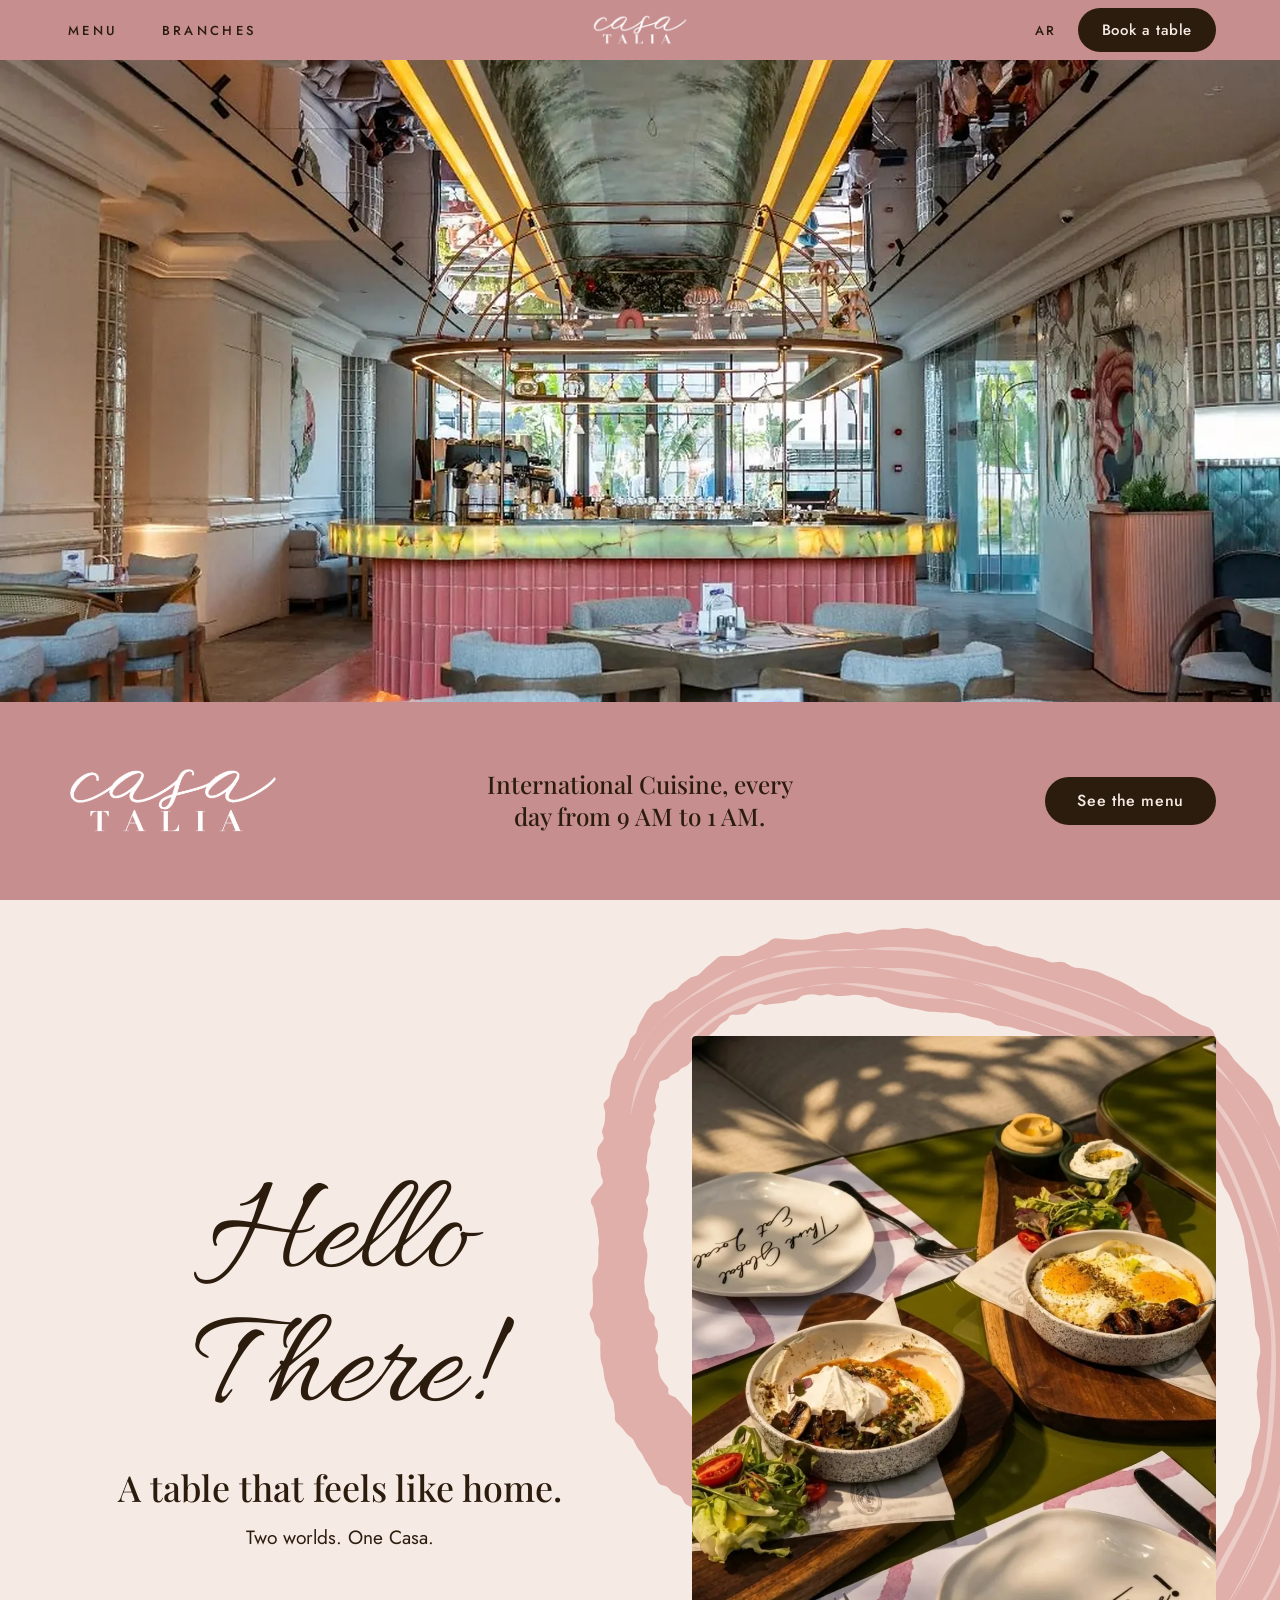
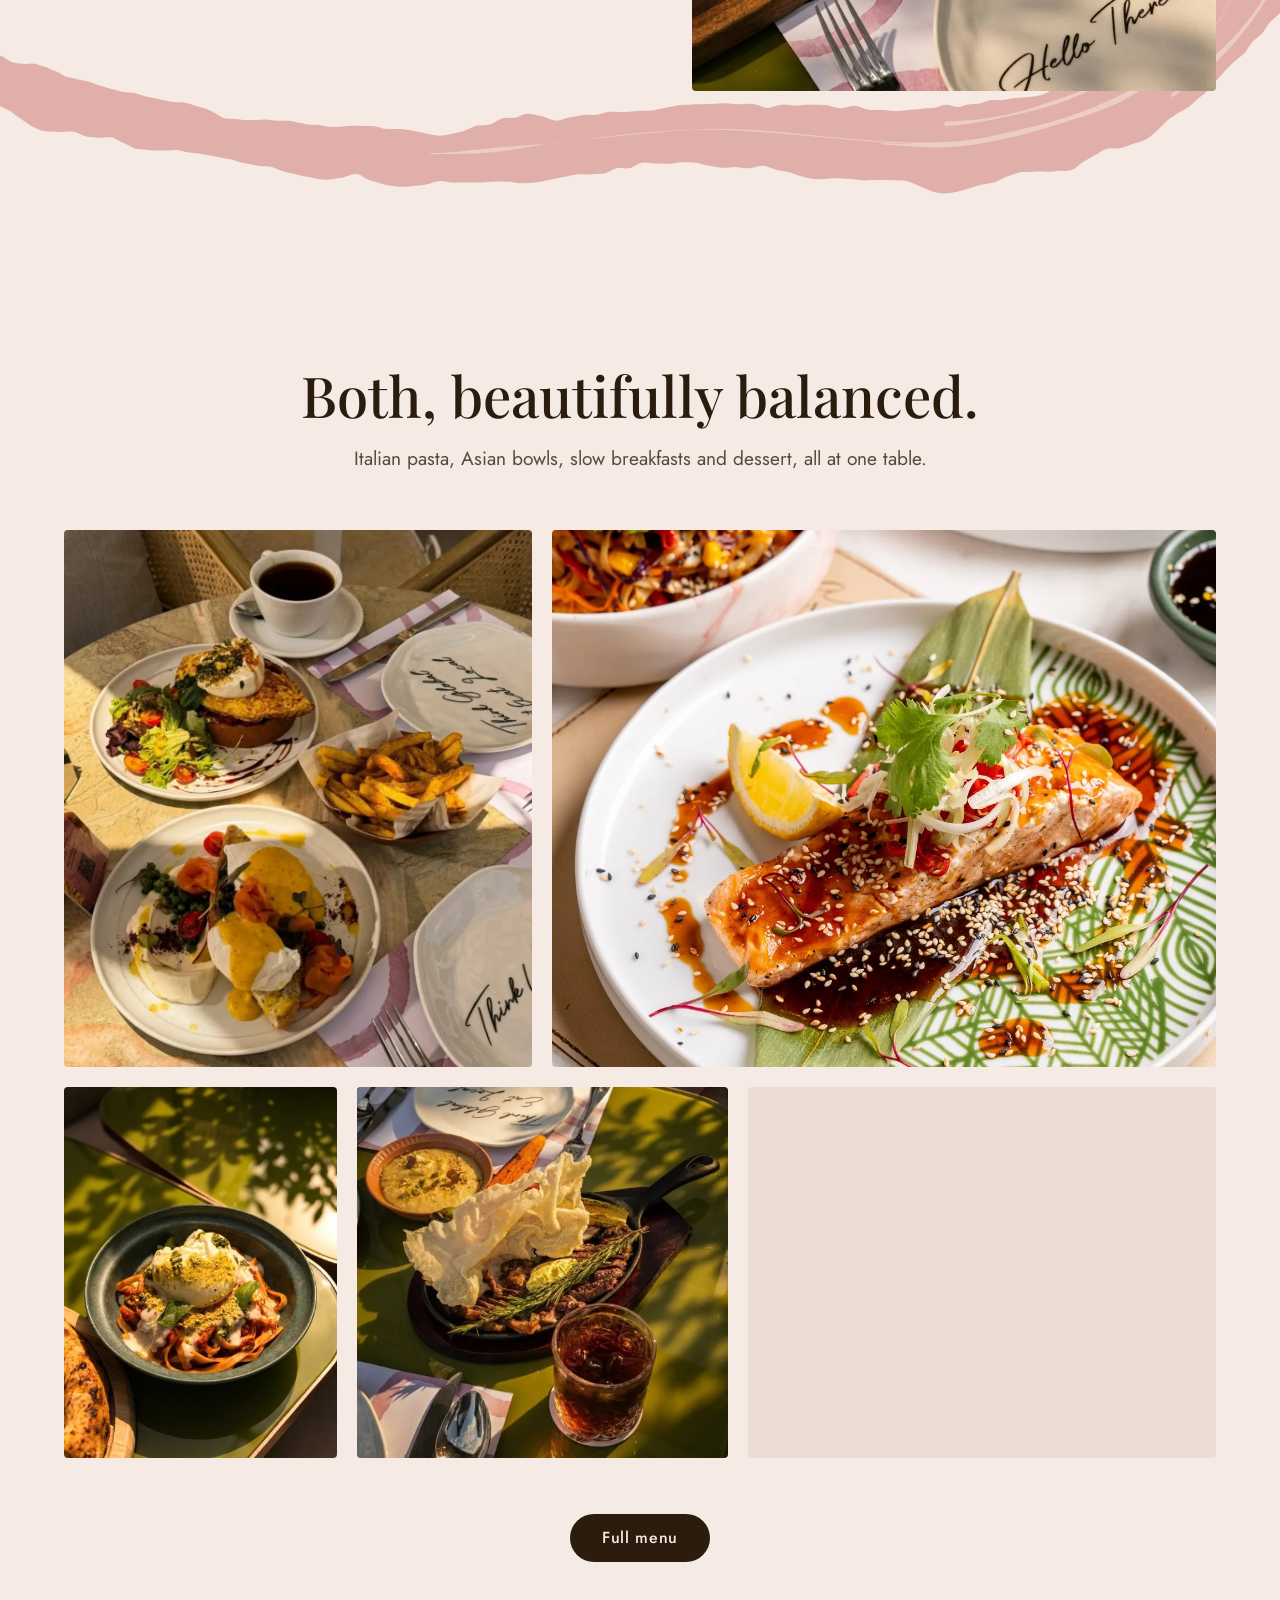
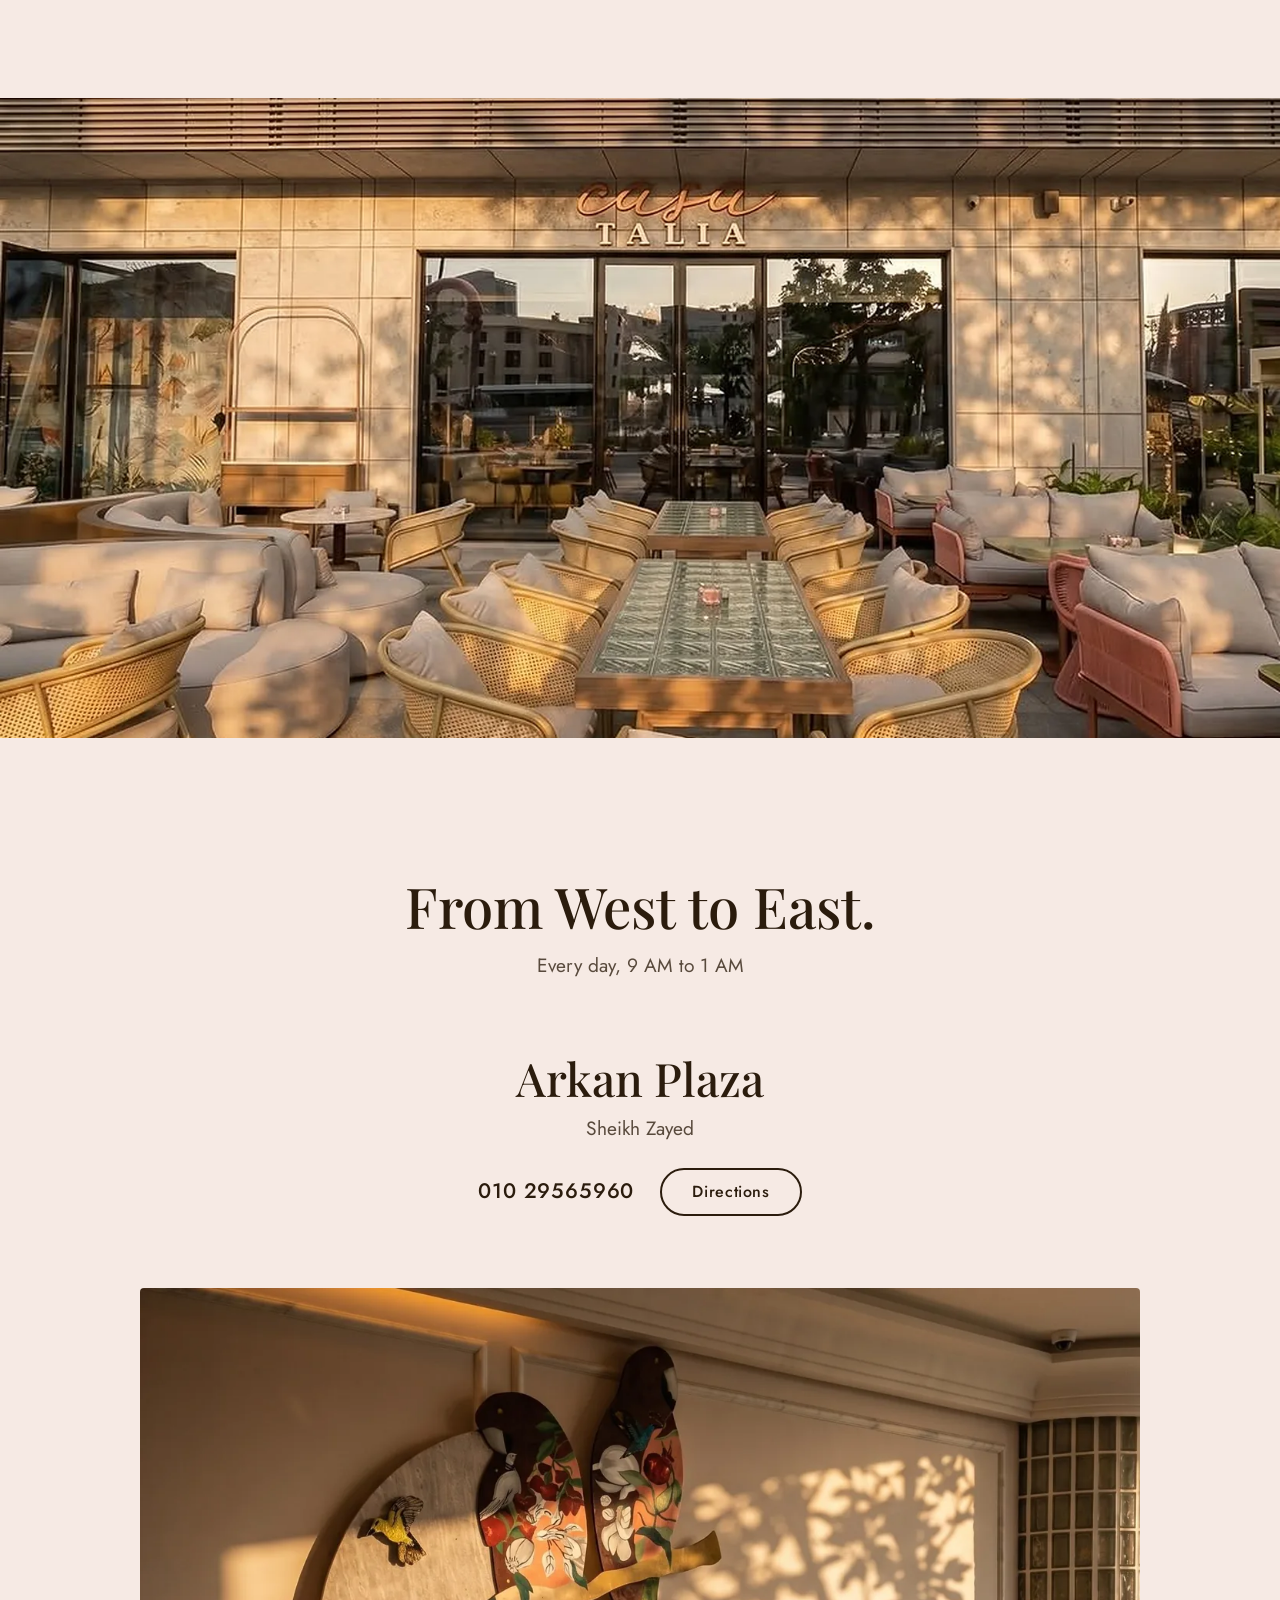
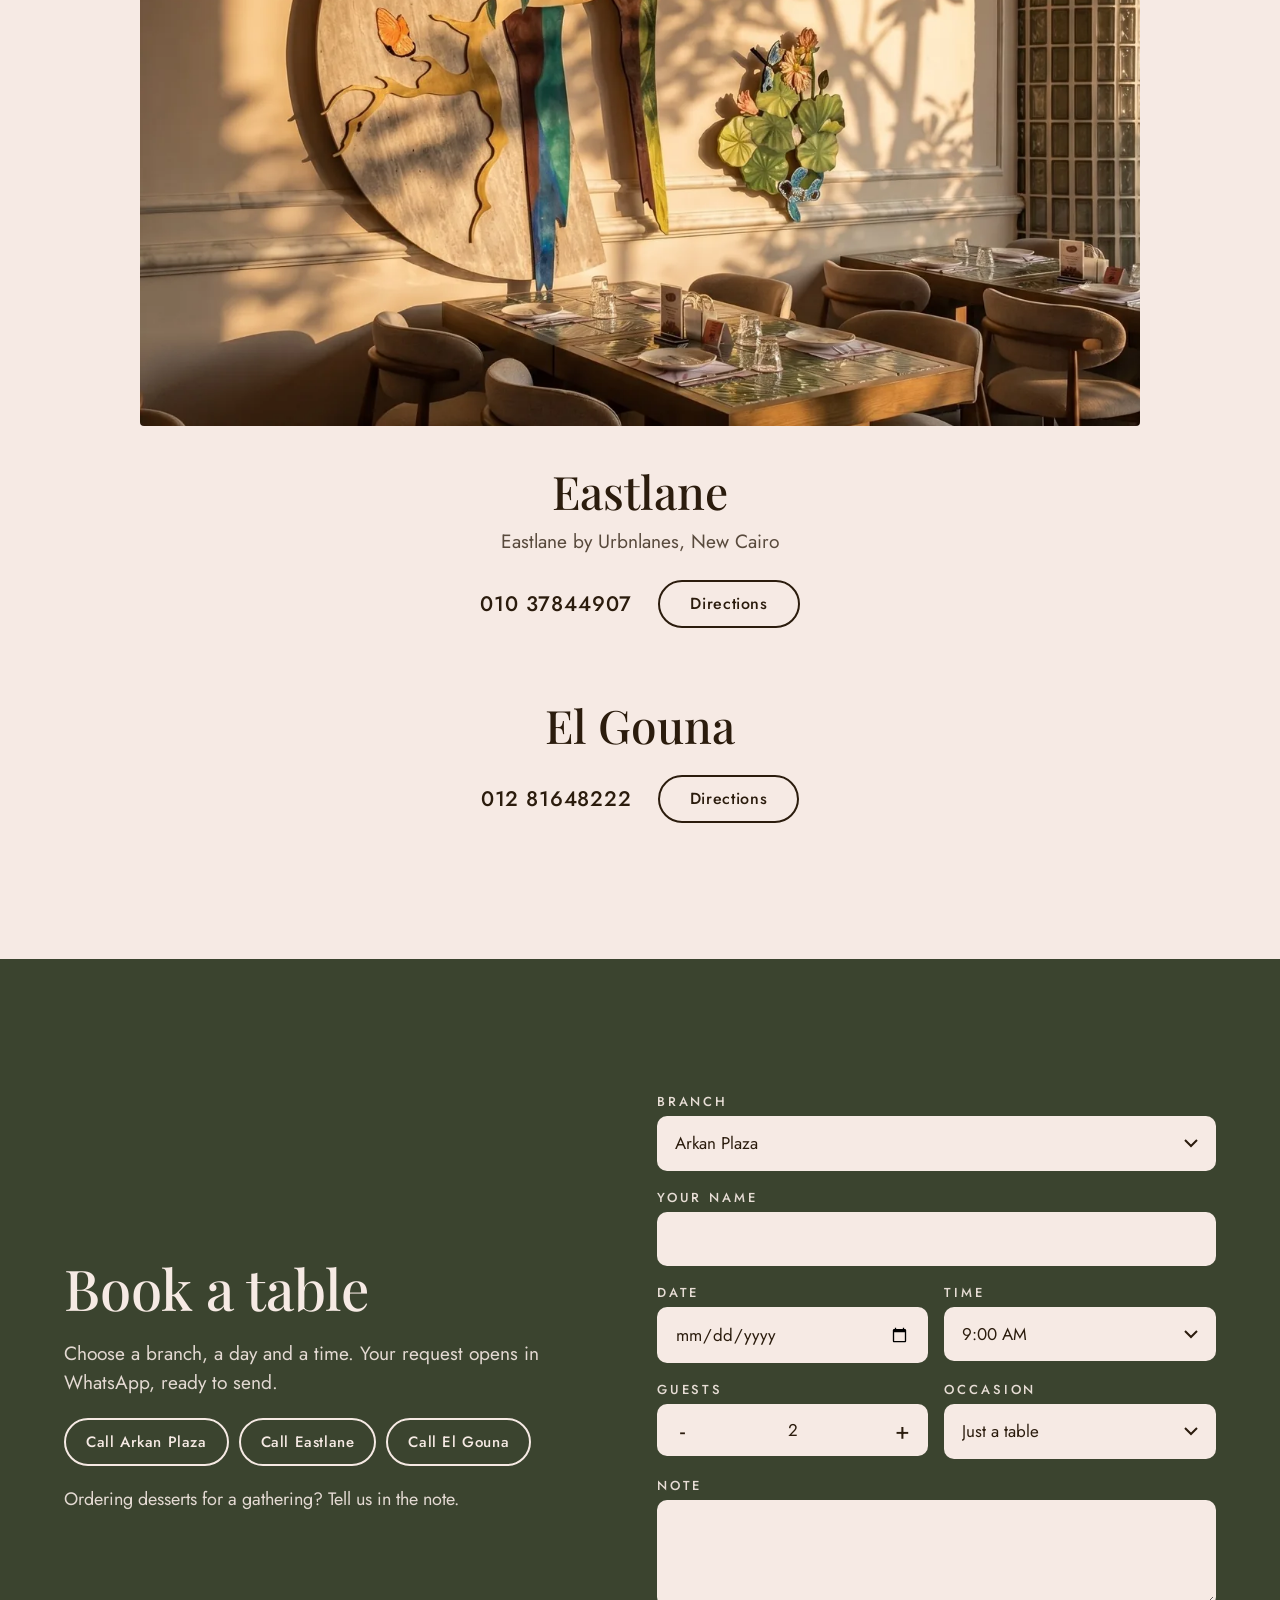
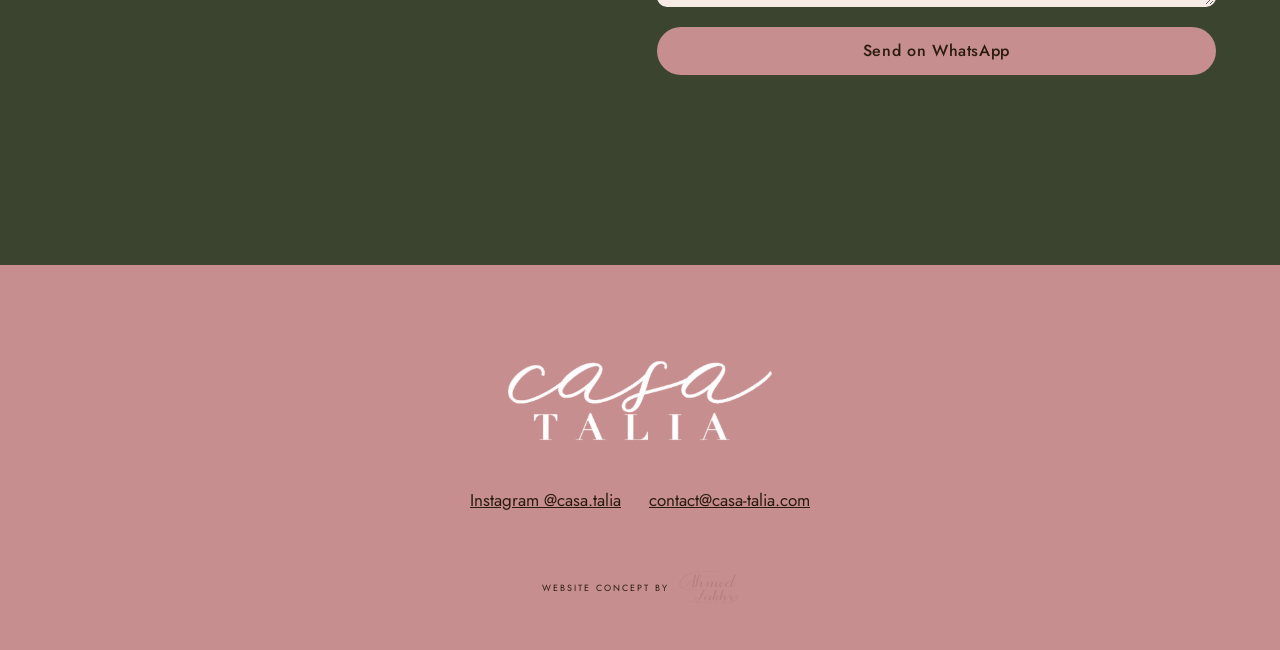
==== index.html @ 4b51fafc "Casa Talia website concept" ====
<!doctype html>
<html lang="en">
<head>
<meta charset="utf-8">
<meta name="viewport" content="width=device-width, initial-scale=1, minimum-scale=1">
<title>Casa Talia | International Cuisine, Sheikh Zayed, New Cairo, El Gouna</title>
<meta name="description" content="International Cuisine, every day from 9 AM to 1 AM. Casa Talia at Arkan Plaza in Sheikh Zayed, Eastlane in New Cairo and El Gouna.">
<meta name="theme-color" content="#C68E8F">
<link rel="canonical" href="https://ahmedfakhr1.github.io/casatalia-preview/index.html">
<meta property="og:type" content="restaurant">
<meta property="og:site_name" content="Casa Talia">
<meta property="og:title" content="Casa Talia | International Cuisine in Sheikh Zayed, New Cairo and El Gouna">
<meta property="og:description" content="International Cuisine, every day from 9 AM to 1 AM. Casa Talia at Arkan Plaza in Sheikh Zayed, Eastlane in New Cairo and El Gouna.">
<meta property="og:url" content="https://ahmedfakhr1.github.io/casatalia-preview/index.html">
<meta property="og:image" content="https://ahmedfakhr1.github.io/casatalia-preview/img/og.jpg">
<meta property="og:image:width" content="1200">
<meta property="og:image:height" content="630">
<meta name="twitter:card" content="summary_large_image">
<link rel="icon" href="icon.png" type="image/png">
<link rel="apple-touch-icon" href="apple-touch-icon.png">
<link rel="preload" href="fonts/allura-f2f253.woff2" as="font" type="font/woff2" crossorigin>
<link rel="preload" href="fonts/jost-35841f.woff2" as="font" type="font/woff2" crossorigin>
<link rel="preload" href="fonts/playfair-display-48d1e9.woff2" as="font" type="font/woff2" crossorigin>
<link rel="preload" as="image" href="img/hero-d.webp" media="(min-width:900px)" fetchpriority="high">
<link rel="preload" as="image" href="img/hero-m.webp" media="(max-width:899px)" fetchpriority="high">
<link rel="preload" as="image" href="img/logo-white.png">
<style>html.fl body{opacity:0}body{transition:opacity .25s ease}</style>
<script>(function(){var d=document.documentElement,s=0;try{s=localStorage.getItem('ct_seen')}catch(e){}
d.classList.add('js','fl',s?'hold':'veil');
function rel(){d.classList.remove('fl')}
try{Promise.all(['500 1em "Playfair Display"','600 1em "Playfair Display"','400 1em Jost','500 1em Jost','400 1em Allura'].map(function(f){return document.fonts.load(f)})).then(rel,rel)}catch(e){rel()}
setTimeout(rel,1200);
setTimeout(function(){d.classList.remove('veil','hold')},4200)})();</script>
<link rel="stylesheet" href="fonts.css?v=1">
<link rel="stylesheet" href="style.css?v=1">
<script src="site.js?v=1" defer></script>
<script type="application/ld+json">{"@context": "https://schema.org", "@type": "Restaurant", "@id": "https://ahmedfakhr1.github.io/casatalia-preview/#casa-talia", "name": "Casa Talia", "description": "International Cuisine with branches at Arkan Plaza in Sheikh Zayed, Eastlane in New Cairo and El Gouna.", "url": "https://ahmedfakhr1.github.io/casatalia-preview/", "image": "https://ahmedfakhr1.github.io/casatalia-preview/img/og.jpg", "logo": "https://ahmedfakhr1.github.io/casatalia-preview/img/logo-ink.png", "servesCuisine": "International", "telephone": "+201029565960", "email": "contact@casa-talia.com", "hasMenu": "https://ahmedfakhr1.github.io/casatalia-preview/menu.html", "sameAs": ["https://www.instagram.com/casa.talia/", "https://www.facebook.com/casataliaegypt"], "address": {"@type": "PostalAddress", "streetAddress": "Arkan Plaza", "addressLocality": "Sheikh Zayed", "addressCountry": "EG"}, "geo": {"@type": "GeoCoordinates", "latitude": 30.0188851, "longitude": 31.0046997}, "hasMap": "https://www.google.com/maps/place/Casa+Talia/@30.0188851,31.0046997,17z", "openingHoursSpecification": [{"@type": "OpeningHoursSpecification", "dayOfWeek": ["Monday", "Tuesday", "Wednesday", "Thursday", "Friday", "Saturday", "Sunday"], "opens": "09:00", "closes": "01:00"}], "department": [{"@type": "Restaurant", "name": "Casa Talia Eastlane", "telephone": "+201037844907", "hasMap": "https://www.google.com/maps/place/Casa+Talia/@30.0258026,31.4841671,17z", "address": {"@type": "PostalAddress", "streetAddress": "Eastlane by Urbnlanes", "addressLocality": "New Cairo", "addressCountry": "EG"}, "geo": {"@type": "GeoCoordinates", "latitude": 30.0258026, "longitude": 31.4841671}}, {"@type": "Restaurant", "name": "Casa Talia El Gouna", "telephone": "+201281648222", "hasMap": "https://www.google.com/maps/place/Casa+Talia/@27.4194509,33.6693909,17z", "address": {"@type": "PostalAddress", "addressLocality": "El Gouna", "addressCountry": "EG"}, "geo": {"@type": "GeoCoordinates", "latitude": 27.4194509, "longitude": 33.6693909}}]}</script>
</head>
<body>
<a class="skip" href="#main">Skip to content</a>
<div id="veil" aria-hidden="true"><img src="img/logo-white.png" alt="" width="847" height="295"><i class="veil-line"><b></b></i></div>
<header class="top" id="header">
  <button class="burger" type="button" aria-label="Open menu" aria-expanded="false" aria-controls="drawer"><b></b><b></b></button>
  <nav class="nav-d" aria-label="Main">
    <a href="menu.html">Menu</a>
    <a href="#branches">Branches</a>
  </nav>
  <a class="top-logo" href="#top" aria-label="Casa Talia, home"><img src="img/logo-white.png" alt="" width="847" height="295"></a>
  <div class="top-r">
    <button class="ar" type="button" data-ar aria-haspopup="dialog">AR</button>
    <a class="btn btn-ink btn-sm" href="#book">Book a table</a>
  </div>
</header>
<div class="drawer" id="drawer" aria-hidden="true" inert>
  <div class="drawer-panel" role="dialog" aria-modal="true" aria-label="Menu">
    <button class="drawer-x" type="button" aria-label="Close menu"><b></b><b></b></button>
    <img class="drawer-logo" src="img/logo-white.png" alt="Casa Talia" width="847" height="295">
    <nav aria-label="Site">
      <a href="menu.html">Menu</a>
      <a href="#branches">Branches</a>
      <a href="#book">Book a table</a>
    </nav>
    <p class="drawer-meta"><a href="https://www.instagram.com/casa.talia/" target="_blank" rel="noopener">Instagram @casa.talia</a><a href="mailto:contact@casa-talia.com">contact@casa-talia.com</a></p>
    <button class="ar ar-drawer" type="button" data-ar aria-haspopup="dialog">AR</button>
  </div>
  <div class="drawer-scrim" data-close></div>
</div>
<main id="main">

<section class="hero" id="top">
  <div class="hero-photo">
    <picture>
      <source media="(min-width:900px)" srcset="img/hero-d.webp" width="1600" height="919">
      <img src="img/hero-m.webp" width="900" height="1125" alt="A dining room under a glowing arched ceiling painted with palm fronds, a pink tiled bar behind the tables" fetchpriority="high" decoding="async" data-wait>
    </picture>
  </div>
  <div class="hero-band">
    <h1 class="hero-logo"><img src="img/logo-white.png" width="847" height="295" alt="Casa Talia" data-wait></h1>
    <p class="hero-line">International Cuisine, every day from 9 AM to 1 AM.</p>
    <a class="btn btn-ink" href="menu.html">See the menu</a>
  </div>
</section>

<section class="welcome" id="welcome" data-draw>
  <svg class="loop loop-wide" aria-hidden="true" focusable="false" viewBox="0 0 1440 1000" preserveAspectRatio="xMidYMid slice"><defs><mask id="m-wide" maskUnits="userSpaceOnUse" x="-300" y="-300" width="2200" height="2000"><path class="draw" pathLength="1" d="M-90.0 800.0L-66.8 807.6L-44.0 815.5L-21.4 823.5L1.1 831.5L23.7 839.5L46.5 847.4L69.6 855.1L93.3 862.5L117.6 869.4L142.7 876.0L168.8 882.0L195.9 887.8L223.8 893.5L252.4 899.0L281.6 904.2L311.2 909.1L341.1 913.4L371.1 917.3L401.1 920.5L430.8 923.0L460.3 924.6L489.4 925.3L518.3 924.6L547.3 922.9L576.2 920.2L605.1 917.0L634.0 913.5L663.0 909.9L692.1 906.5L721.3 903.5L750.6 901.3L780.0 900.0L809.9 900.1L840.5 901.6L871.5 904.0L902.8 906.9L934.0 910.0L965.0 912.7L995.5 914.8L1025.4 915.8L1054.3 915.3L1082.2 912.9L1108.7 908.2L1134.8 902.3L1160.6 895.4L1185.8 887.5L1210.3 878.4L1234.1 868.1L1256.8 856.6L1278.4 843.7L1298.7 829.4L1317.5 813.5L1334.7 796.2L1350.3 776.9L1364.8 755.3L1378.3 731.6L1390.6 706.2L1401.6 679.4L1411.2 651.6L1419.3 623.1L1425.8 594.4L1430.7 565.7L1433.8 537.5L1435.0 510.0L1434.2 482.2L1431.5 453.1L1427.0 423.1L1420.7 392.8L1412.9 362.5L1403.7 332.8L1393.1 304.0L1381.3 276.8L1368.5 251.5L1354.7 228.7L1340.0 208.6L1323.4 190.9L1305.1 175.2L1285.2 161.2L1264.0 148.8L1241.9 137.8L1219.1 128.0L1196.0 119.2L1172.7 111.3L1149.8 104.0L1127.3 97.2L1105.2 90.8L1082.4 85.1L1058.9 80.3L1035.1 76.3L1011.2 73.1L987.4 70.9L964.1 69.7L941.4 69.4L919.6 70.2L899.1 72.0L880.0 75.0L862.0 79.1L844.6 84.5L827.9 90.9L811.9 98.5L796.7 107.0L782.5 116.4L769.2 126.6L757.0 137.6L745.8 149.2L735.9 161.5L727.3 174.4L720.1 188.4L714.4 203.5L709.9 219.6L706.5 236.5L704.1 254.1L702.4 272.0L701.3 290.2L700.6 308.4L700.3 326.4L700.1 344.2L699.9 361.7L699.9 380.0L700.3 398.7L701.0 417.7L702.3 436.7L704.1 455.6L706.6 474.2L709.9 492.1L714.0 509.2L719.0 525.2L725.0 540.0L732.1 553.8L740.3 567.1L749.5 579.9L759.6 591.9L770.3 603.3L781.7 613.8L793.6 623.4L806.0 632.1L818.6 639.8L831.4 646.3L844.3 651.6L857.8 655.3L872.0 657.3L886.7 658.1L901.8 657.9L917.2 656.9L932.8 655.4L948.5 653.7L964.2 652.1L979.7 650.8L995.0 650.1L1000.0 650.0" fill="none" stroke="#fff" stroke-width="190" stroke-linecap="round" stroke-linejoin="round"/></mask></defs><g mask="url(#m-wide)"><path d="M-92.2 806.7L-88.8 809.6L-85.1 811.3L-81.4 813.0L-77.8 815.0L-74.2 817.1L-70.7 819.0L-67.0 820.9L-63.4 822.8L-59.9 824.6L-56.3 826.6L-52.8 828.8L-49.3 830.8L-45.8 832.7L-42.2 834.6L-38.7 836.5L-35.0 837.9L-31.1 838.9L-27.4 840.2L-23.9 842.4L-20.6 844.9L-17.1 847.1L-13.4 848.4L-9.5 849.4L-5.8 850.9L-2.3 852.9L1.2 855.0L4.8 857.0L8.3 858.9L11.9 861.0L15.4 863.0L19.1 864.8L22.8 866.5L26.5 868.2L30.2 870.1L33.8 871.9L37.6 873.7L41.2 875.7L44.7 878.2L48.2 880.9L51.7 883.4L55.3 885.8L58.9 888.3L62.5 890.8L66.3 893.0L70.2 894.7L74.3 896.0L78.5 896.8L82.9 897.1L87.3 897.3L91.7 897.7L96.2 897.8L100.8 897.4L105.5 897.1L109.9 897.4L114.1 899.0L118.1 901.1L122.3 902.6L126.8 903.1L131.4 903.3L135.9 904.0L140.5 904.0L145.4 903.3L150.0 903.5L154.3 905.3L158.5 907.7L162.7 909.5L167.0 911.5L171.2 913.9L175.6 915.7L180.2 916.4L185.0 916.6L189.7 917.1L194.5 917.6L199.3 917.8L204.2 917.8L209.1 917.7L214.1 917.3L219.1 917.1L223.9 917.8L228.7 919.0L233.5 919.9L238.4 920.4L243.3 921.0L248.2 921.7L253.1 922.6L258.0 923.4L262.9 924.4L267.8 925.3L272.8 926.2L277.7 927.2L282.6 928.4L287.5 930.0L292.4 931.3L297.4 932.2L302.4 933.1L307.3 934.1L312.4 934.7L317.6 934.7L322.6 935.4L327.5 937.1L332.4 939.3L337.3 941.0L342.4 942.1L347.4 943.1L352.4 944.3L357.5 945.4L362.5 946.4L367.6 947.3L372.6 948.4L377.7 949.1L382.9 949.3L388.1 948.6L393.3 947.7L398.5 947.0L403.8 945.4L409.1 943.5L414.2 942.8L419.2 944.6L424.0 947.8L428.9 950.1L433.9 951.4L438.9 952.8L443.9 954.4L448.9 955.5L453.9 956.1L458.9 956.7L463.9 956.9L469.0 956.7L474.1 956.1L479.2 955.7L484.3 955.1L489.4 954.4L494.4 953.0L499.4 951.5L504.5 950.7L509.5 951.1L514.5 951.9L519.5 952.4L524.6 952.3L529.5 952.2L534.6 952.2L539.6 952.2L544.5 952.2L549.5 952.1L554.5 951.7L559.4 951.3L564.4 951.1L569.4 951.2L574.4 951.4L579.4 951.5L584.4 952.1L589.5 953.0L594.5 953.1L599.4 952.8L604.3 952.5L609.2 952.0L614.1 951.1L618.9 950.0L623.7 949.1L628.5 948.2L633.3 947.2L638.1 946.3L642.9 945.2L647.7 944.1L652.5 943.3L657.3 943.3L662.3 943.5L667.1 943.3L671.9 943.0L676.8 942.9L681.6 942.4L686.2 940.5L690.8 938.1L695.4 936.5L700.2 936.6L705.1 937.0L709.9 936.5L714.5 934.4L719.0 931.8L723.7 930.6L728.5 930.9L733.4 931.6L738.2 931.8L742.9 931.9L747.7 932.1L752.4 932.1L757.1 931.4L761.8 930.6L766.6 930.3L771.3 930.4L776.0 930.6L780.7 930.9L785.4 932.0L790.1 933.3L794.7 934.2L799.4 934.9L804.2 935.8L808.9 936.4L813.7 936.3L818.6 935.9L823.5 935.6L828.4 936.2L833.3 936.8L838.2 936.8L843.3 935.7L848.4 934.5L853.5 934.2L858.5 935.5L863.5 937.5L868.5 939.1L873.5 939.9L878.6 940.7L883.7 942.1L888.7 943.9L893.8 945.5L898.9 946.8L904.0 947.9L909.2 948.6L914.4 948.8L919.7 948.4L925.1 947.9L930.4 947.5L935.7 947.6L940.9 948.1L946.2 948.3L951.5 948.7L956.7 949.5L962.0 950.0L967.3 949.8L972.6 949.4L977.9 949.5L983.2 949.6L988.4 949.6L993.7 949.9L998.9 949.9L1004.2 950.1L1009.4 951.2L1014.5 953.1L1019.7 955.4L1025.0 957.6L1030.2 959.9L1035.5 962.0L1040.8 963.4L1046.1 964.0L1051.4 963.9L1056.7 963.3L1062.0 962.3L1067.2 960.9L1072.3 959.4L1077.4 957.8L1082.5 956.2L1087.6 954.8L1092.7 953.8L1097.9 953.1L1102.9 952.0L1107.7 949.8L1112.1 947.3L1116.5 945.5L1121.0 944.0L1125.5 942.6L1129.9 941.2L1134.6 940.8L1139.5 940.8L1144.2 940.5L1149.0 940.3L1153.9 940.4L1158.9 940.7L1163.8 940.5L1168.5 940.0L1173.4 939.6L1178.4 939.7L1183.3 939.4L1187.8 937.8L1191.9 934.9L1195.8 931.6L1199.9 928.9L1204.1 926.5L1208.3 924.2L1212.5 922.0L1216.6 919.4L1220.7 917.0L1225.2 915.5L1230.2 915.3L1235.3 915.4L1240.2 914.7L1244.7 913.2L1249.2 911.5L1253.7 910.0L1258.4 908.8L1262.9 907.3L1267.1 905.0L1271.0 902.2L1274.7 899.0L1278.4 895.8L1281.9 892.3L1285.3 888.8L1288.8 885.6L1292.5 882.7L1296.4 880.0L1300.3 877.4L1304.4 875.2L1308.6 873.0L1312.5 870.5L1316.0 867.3L1319.4 864.0L1323.1 861.1L1326.7 858.1L1330.3 855.1L1333.6 851.8L1336.8 848.4L1339.9 844.8L1342.9 841.2L1346.0 837.7L1349.2 834.2L1352.2 830.7L1355.4 827.3L1358.8 824.1L1362.3 820.9L1366.0 817.9L1369.8 814.9L1373.1 811.6L1375.8 807.6L1378.3 803.5L1381.4 799.9L1385.2 796.7L1389.1 793.4L1392.5 789.8L1395.3 785.8L1398.0 781.6L1401.3 777.8L1405.2 774.4L1409.1 770.8L1412.4 766.8L1415.2 762.5L1417.6 758.0L1420.3 753.6L1423.5 749.4L1426.8 745.3L1429.4 740.7L1431.4 735.9L1433.2 730.9L1435.1 726.0L1436.6 720.9L1437.8 715.7L1439.3 710.6L1441.4 705.7L1443.6 700.9L1445.5 695.9L1447.1 690.9L1448.7 685.8L1450.2 680.7L1451.4 675.4L1452.4 670.2L1453.7 665.0L1455.4 659.9L1457.4 655.0L1459.5 650.0L1461.4 645.0L1463.3 640.0L1465.6 635.0L1469.1 630.4L1472.6 625.7L1474.0 620.4L1473.4 614.8L1472.2 609.1L1471.7 603.5L1471.8 598.1L1471.9 592.7L1471.7 587.4L1471.1 581.9L1470.9 576.6L1472.0 571.5L1473.8 566.5L1475.7 561.5L1477.8 556.5L1480.2 551.5L1482.4 546.5L1484.1 541.4L1485.3 536.2L1486.0 531.1L1486.2 525.9L1486.3 520.7L1486.2 515.6L1485.4 510.4L1483.6 505.3L1481.7 500.2L1480.6 495.0L1480.4 489.8L1480.5 484.6L1480.2 479.4L1480.2 474.1L1480.2 468.8L1479.7 463.4L1478.1 458.2L1476.4 453.0L1475.6 447.7L1475.7 442.2L1475.7 436.7L1474.7 431.4L1472.6 426.2L1470.2 421.0L1468.4 415.7L1467.3 410.4L1466.1 405.0L1464.6 399.7L1462.9 394.4L1461.5 389.0L1460.3 383.6L1459.5 378.1L1458.8 372.6L1457.3 367.2L1454.7 362.2L1452.0 357.1L1450.3 351.9L1449.0 346.5L1447.7 341.1L1446.2 335.8L1444.9 330.4L1443.8 325.0L1442.2 319.7L1439.7 314.8L1437.1 309.8L1435.4 304.7L1434.2 299.3L1432.8 294.0L1430.8 289.0L1428.3 284.2L1425.7 279.4L1423.3 274.6L1421.1 269.8L1418.7 265.1L1416.5 260.3L1414.7 255.4L1412.9 250.5L1410.7 245.8L1408.5 241.1L1406.5 236.3L1404.7 231.5L1403.5 226.3L1402.3 221.2L1400.2 216.5L1397.4 212.3L1394.5 208.3L1391.6 204.2L1388.7 200.2L1385.6 196.4L1382.4 192.7L1378.6 189.5L1374.7 186.3L1371.2 182.8L1367.8 179.3L1364.4 175.9L1361.1 172.3L1358.2 168.4L1355.4 164.4L1352.4 160.6L1348.8 157.4L1345.1 154.4L1342.2 150.5L1340.2 145.4L1337.8 140.7L1334.1 137.7L1329.4 135.9L1324.7 134.3L1320.4 132.2L1316.1 130.2L1311.7 128.3L1307.5 126.3L1303.5 124.0L1299.5 121.6L1295.6 119.2L1291.9 116.4L1288.2 113.6L1284.2 111.3L1280.2 108.9L1276.3 106.6L1272.2 104.6L1267.8 103.3L1263.4 101.9L1259.3 100.0L1255.5 97.5L1251.7 95.0L1247.8 92.7L1243.8 90.6L1239.8 88.6L1235.8 86.5L1231.7 84.9L1227.5 83.4L1223.4 81.7L1219.4 79.7L1215.4 77.9L1211.2 76.7L1207.0 75.7L1202.7 74.7L1198.5 73.8L1194.0 73.5L1189.7 73.1L1185.7 71.8L1182.0 69.5L1178.3 67.4L1174.2 66.6L1169.7 67.0L1165.3 67.4L1161.3 66.6L1157.6 65.0L1153.9 63.3L1150.0 62.4L1146.0 62.0L1142.1 61.6L1138.3 60.7L1134.6 59.6L1130.9 58.5L1127.0 57.5L1123.1 56.4L1119.1 55.4L1115.1 54.2L1111.3 52.5L1107.4 50.9L1103.3 50.0L1099.0 49.9L1094.8 49.7L1090.7 48.7L1086.7 47.1L1082.7 45.6L1078.6 44.4L1074.7 42.4L1070.8 40.3L1066.7 39.0L1062.4 38.6L1058.2 38.0L1054.0 36.6L1050.0 35.0L1045.8 33.6L1041.6 32.7L1037.4 31.7L1033.2 30.9L1028.9 30.6L1024.5 30.9L1020.2 31.3L1015.9 31.2L1011.7 30.6L1007.4 30.2L1003.1 30.3L998.8 31.0L994.5 31.8L990.3 32.2L986.1 32.0L981.9 31.9L977.7 32.5L973.5 33.4L969.3 34.2L965.2 34.8L961.1 35.7L957.0 36.5L953.0 36.5L949.0 35.5L945.0 34.6L941.0 34.7L937.0 35.6L933.1 36.3L929.2 36.5L925.3 36.9L921.5 37.5L917.7 38.3L913.9 39.5L910.2 40.6L906.6 41.5L902.9 42.0L899.2 42.5L895.6 42.8L891.9 42.8L888.2 42.7L884.6 42.6L880.9 42.3L877.3 42.1L873.6 41.9L870.0 41.5L866.4 41.4L863.0 42.2L859.8 44.3L856.8 46.6L853.7 48.3L850.5 49.7L847.5 51.3L844.5 53.1L841.3 54.4L838.1 55.6L835.1 57.2L832.2 58.8L829.0 59.9L825.6 60.3L822.0 60.4L818.4 60.4L814.8 60.4L811.1 60.3L807.5 60.5L804.3 61.8L801.7 64.0L799.1 66.4L796.5 68.5L793.9 70.7L791.3 72.9L788.9 75.2L786.5 77.7L784.1 79.9L781.3 81.6L778.1 82.6L774.9 83.6L772.2 85.3L769.6 87.3L767.0 89.2L764.5 91.1L762.3 93.5L760.1 95.9L757.3 97.5L754.3 98.8L751.3 100.1L748.8 102.1L746.7 104.5L744.5 106.8L741.7 108.4L738.4 109.4L735.3 110.7L732.9 112.8L730.8 115.1L728.7 117.5L726.8 120.1L725.3 122.9L723.8 125.7L722.2 128.4L720.7 131.2L719.2 134.0L717.8 136.8L716.9 139.9L715.9 142.9L714.2 145.4L711.9 147.4L709.8 149.6L708.7 152.5L707.9 155.6L707.0 158.7L705.9 161.7L704.7 164.7L703.4 167.5L701.7 170.1L699.5 172.5L697.4 174.9L695.7 177.6L694.6 180.6L693.5 183.5L692.1 186.3L690.8 189.3L689.9 192.3L689.1 195.3L688.6 198.4L688.1 201.6L687.7 204.7L687.5 207.9L687.2 211.0L685.9 213.9L683.1 216.5L680.9 219.3L680.7 222.5L681.7 225.9L682.4 229.3L682.3 232.5L682.2 235.7L682.0 238.8L681.5 241.9L680.4 245.0L679.3 248.0L679.1 251.2L680.3 254.5L680.8 257.7L679.3 260.7L676.7 263.7L674.7 266.7L674.0 269.9L673.6 273.0L673.6 276.2L674.2 279.4L675.4 282.7L676.7 285.9L677.4 289.1L677.5 292.2L677.6 295.3L678.4 298.5L679.7 301.6L680.0 304.7L678.5 307.8L675.8 310.8L673.2 313.8L671.2 316.9L669.0 319.9L667.2 322.9L666.9 326.0L668.2 329.0L669.8 332.0L670.3 335.0L670.9 338.0L671.7 340.9L672.6 343.9L673.1 346.8L673.5 349.7L674.2 352.6L674.6 355.6L674.7 358.6L675.0 361.6L675.4 364.7L675.8 367.7L675.7 370.8L675.2 373.9L674.9 377.1L675.0 380.2L675.2 383.4L675.1 386.5L674.8 389.7L674.7 392.9L674.1 396.2L672.6 399.5L670.7 402.8L669.2 406.1L668.5 409.4L668.7 412.7L668.9 416.0L668.9 419.3L669.1 422.7L669.3 426.0L669.2 429.3L669.3 432.7L669.3 436.0L668.5 439.5L666.7 443.0L665.6 446.5L666.4 449.8L667.9 453.0L669.5 456.2L670.4 459.5L670.6 462.9L671.2 466.2L672.9 469.3L675.4 472.3L677.1 475.4L677.3 478.8L677.1 482.1L677.1 485.5L677.3 488.8L677.3 492.2L677.6 495.5L678.2 498.7L679.2 501.8L680.1 505.0L680.7 508.2L681.0 511.5L681.4 514.7L682.1 517.9L683.0 521.0L683.8 524.1L684.8 527.2L686.0 530.2L687.2 533.2L688.5 536.1L690.1 538.9L691.4 541.8L691.9 545.0L692.1 548.4L692.5 551.6L693.0 554.9L692.8 558.4L693.2 561.7L695.0 564.2L697.4 566.5L699.7 568.7L701.8 571.0L703.7 573.4L705.6 575.8L707.9 578.0L710.5 579.9L712.6 582.1L714.0 584.8L715.3 587.5L716.7 590.2L718.3 592.7L720.2 595.0L722.0 597.4L723.5 600.1L724.7 602.9L726.2 605.6L727.9 608.1L729.6 610.6L731.2 613.2L732.6 615.9L734.0 618.7L735.5 621.4L737.0 624.1L738.4 627.0L740.2 629.5L742.9 631.1L746.2 632.1L749.2 633.2L751.4 635.2L753.4 637.5L755.5 639.6L758.2 641.0L761.3 642.0L764.0 643.3L765.8 645.8L767.1 648.8L768.8 651.5L771.2 653.1L774.0 654.4L776.6 655.8L778.9 657.5L781.2 659.3L783.7 660.9L786.2 662.4L788.7 663.8L791.3 665.2L793.7 666.8L795.9 668.7L798.3 670.3L801.1 671.2L804.1 671.6L806.9 672.3L809.7 673.2L812.6 673.6L815.5 673.9L818.5 674.2L821.5 674.2L824.4 674.4L827.0 675.3L829.4 676.8L832.0 678.3L834.9 679.0L837.9 679.4L840.9 679.9L843.7 680.8L846.5 681.8L849.3 682.6L852.1 683.3L855.0 684.1L857.8 684.6L860.7 684.8L863.6 684.8L866.5 684.5L869.5 683.3L872.5 681.8L875.3 680.5L878.1 680.2L880.8 680.4L883.6 680.7L886.3 681.2L889.1 682.5L891.8 683.7L894.6 683.9L897.4 683.2L900.1 683.2L902.9 684.7L905.8 686.5L908.6 687.3L911.4 687.4L914.2 688.1L917.1 688.7L919.8 688.4L922.5 687.4L925.2 687.0L928.0 687.5L930.8 688.1L933.5 688.1L936.1 686.8L938.5 684.4L941.0 682.2L943.5 680.9L946.1 679.9L948.6 678.7L951.0 676.9L953.5 675.3L956.0 674.4L958.6 674.4L961.2 674.9L963.9 675.6L966.5 675.9L969.0 676.0L971.6 676.3L974.1 676.9L976.6 677.1L979.0 676.8L981.4 676.3L983.8 675.9L986.2 675.3L988.5 674.5L990.8 673.5L993.1 672.6L995.4 671.6L997.7 670.5L1000.1 668.3L999.9 629.3L997.3 627.9L994.5 628.5L991.9 629.8L989.2 631.5L986.6 633.4L984.0 635.3L981.4 635.8L978.6 635.0L975.9 634.4L973.2 634.0L970.4 633.1L967.6 631.5L964.7 629.7L961.8 628.2L959.0 626.4L956.0 624.4L953.2 622.7L950.4 622.0L947.9 623.3L945.5 625.9L943.0 627.6L940.3 627.5L937.6 626.8L935.0 626.8L932.5 627.5L929.9 628.0L927.4 628.2L924.9 628.5L922.4 628.9L919.9 629.2L917.4 629.6L915.0 630.0L912.5 630.3L910.1 630.1L907.6 629.6L905.2 629.4L902.9 629.9L900.6 630.9L898.3 631.6L896.0 631.7L893.7 631.6L891.5 631.6L889.3 631.7L887.1 631.4L884.9 631.2L882.8 630.9L880.7 630.5L878.7 629.9L876.7 629.3L874.7 628.7L872.9 628.0L871.0 627.0L869.3 626.2L867.5 625.5L865.8 625.2L864.0 625.0L862.2 625.0L860.6 624.6L859.0 623.8L857.4 623.5L855.6 624.0L853.6 624.8L851.8 624.8L850.2 624.3L848.6 623.2L847.2 621.7L845.9 619.6L844.9 617.1L843.8 614.9L842.4 613.3L840.8 612.1L839.2 610.9L837.9 609.3L836.5 607.6L834.8 606.7L832.5 606.6L830.0 606.7L827.7 606.5L825.6 605.9L823.6 605.2L821.7 604.1L819.9 603.1L817.9 602.2L816.1 600.9L814.7 599.2L813.2 597.5L811.7 595.9L809.8 594.8L807.5 594.1L805.5 593.1L804.1 591.3L802.9 589.3L801.6 587.5L800.4 585.4L799.5 583.1L798.4 581.1L797.3 579.1L796.2 577.0L794.9 575.2L792.6 574.3L790.0 573.8L787.9 572.7L786.8 570.7L786.0 568.4L784.8 566.5L783.1 565.1L781.3 563.7L779.7 562.1L778.2 560.4L776.9 558.7L775.5 556.9L774.1 555.2L772.7 553.5L771.4 551.7L769.9 550.0L768.3 548.5L766.9 546.8L765.7 544.9L764.5 543.1L762.9 541.5L761.3 539.8L759.8 538.2L758.1 536.6L755.5 535.5L752.7 534.5L750.7 532.9L750.5 530.6L750.7 528.0L750.2 525.9L748.8 524.2L747.2 522.5L745.9 520.5L744.5 518.6L743.0 516.7L741.9 514.5L741.1 512.2L740.5 509.8L739.9 507.4L739.7 504.8L739.6 502.2L739.3 499.6L739.4 496.9L739.6 494.1L739.4 491.4L738.2 489.0L736.9 486.5L736.5 483.7L737.3 480.8L738.5 477.7L739.1 474.8L739.3 471.9L739.3 469.1L739.2 466.2L738.3 463.4L736.8 460.7L735.7 457.9L735.8 455.0L736.1 452.0L735.5 449.1L733.4 446.3L730.9 443.5L729.5 440.6L729.2 437.6L729.0 434.6L728.6 431.6L727.5 428.6L726.2 425.6L725.4 422.6L725.1 419.5L725.0 416.4L724.6 413.4L724.6 410.3L725.0 407.2L725.4 404.1L725.8 401.0L726.3 397.9L727.0 394.9L727.4 391.8L727.6 388.7L728.0 385.7L728.1 382.7L727.7 379.7L727.2 376.7L726.2 373.7L725.1 370.7L724.1 367.8L723.8 364.8L723.8 361.9L723.7 359.0L724.2 356.1L725.1 353.2L725.8 350.3L726.5 347.4L727.3 344.5L727.9 341.6L728.2 338.7L728.5 335.7L728.7 332.8L727.9 329.8L726.6 326.8L726.3 323.9L727.4 320.9L728.8 318.0L729.4 315.0L729.6 312.1L729.9 309.1L730.0 306.2L729.7 303.2L729.2 300.3L728.9 297.3L728.1 294.3L726.9 291.3L726.4 288.4L726.8 285.5L727.5 282.6L727.7 279.7L727.8 276.8L728.1 273.9L728.6 271.1L729.5 268.3L730.6 265.6L731.4 262.8L731.4 260.0L731.1 257.2L731.4 254.4L732.2 251.8L733.0 249.1L733.6 246.5L734.4 243.9L735.4 241.4L736.0 238.9L735.5 236.1L734.6 233.3L734.7 230.7L735.9 228.4L737.3 226.1L737.7 223.7L737.2 221.0L736.4 218.2L736.2 215.7L736.7 213.3L737.3 210.9L737.8 208.6L738.5 206.4L739.4 204.2L740.4 202.2L740.6 199.8L740.7 197.4L741.9 195.5L744.9 194.5L748.2 193.8L750.3 192.6L751.8 191.2L753.2 189.7L754.9 188.5L756.8 187.5L758.9 186.5L761.1 185.4L762.6 183.9L763.9 182.3L765.7 181.0L768.0 180.1L770.2 179.2L771.9 177.8L773.3 176.3L774.7 174.6L776.1 172.9L777.2 171.1L778.3 169.1L779.6 167.3L781.2 165.8L782.9 164.3L784.3 162.5L785.6 160.6L786.8 158.6L787.9 156.4L788.9 154.0L789.9 151.5L791.3 149.4L793.0 147.7L794.9 146.3L796.7 144.7L798.6 143.1L800.4 141.5L802.2 139.8L803.8 137.8L805.5 135.8L807.3 134.0L809.3 132.5L811.4 131.1L813.6 129.8L815.2 127.5L816.7 125.0L819.0 123.7L822.0 123.7L825.0 124.0L827.7 123.5L830.4 123.2L833.1 122.9L835.5 121.9L837.5 120.1L839.5 118.2L841.7 116.6L843.8 114.8L846.0 113.1L848.4 111.9L851.4 112.3L854.5 113.2L857.3 113.1L859.9 112.5L862.5 112.1L865.3 111.9L868.0 111.7L870.6 111.4L873.3 111.1L875.9 110.5L878.5 109.7L881.0 108.9L883.8 108.8L886.5 108.7L889.1 107.9L891.5 105.9L894.0 103.8L896.8 102.7L899.7 102.2L902.7 101.9L905.7 101.6L908.9 102.1L912.1 102.8L915.2 103.1L918.4 102.5L921.6 101.8L924.9 101.9L928.2 102.8L931.6 103.7L935.0 103.7L938.4 103.5L941.8 103.3L945.2 103.0L948.7 102.6L952.3 102.3L955.8 102.4L959.4 103.1L962.9 104.2L966.5 105.0L970.2 104.9L973.8 104.7L977.5 105.7L981.0 107.6L984.6 109.5L988.2 110.8L991.8 112.2L995.4 113.4L999.1 114.3L1002.7 115.1L1006.4 115.9L1010.1 116.7L1013.8 117.3L1017.5 117.7L1021.2 118.4L1024.9 119.2L1028.6 120.0L1032.3 120.5L1036.1 120.7L1039.9 120.9L1043.7 121.1L1047.4 121.3L1051.2 121.5L1055.0 121.8L1058.8 121.8L1062.6 121.9L1066.3 122.5L1069.9 123.6L1073.4 124.9L1076.9 126.0L1080.5 126.7L1084.1 127.3L1087.6 128.3L1091.2 129.2L1094.7 130.0L1098.1 131.0L1101.2 133.0L1104.3 134.9L1107.8 135.7L1111.6 136.0L1115.5 136.4L1119.3 137.1L1123.1 138.1L1126.7 139.3L1130.4 140.5L1134.3 141.1L1138.1 141.7L1141.9 142.8L1145.7 143.7L1149.5 144.6L1153.1 146.0L1156.5 148.3L1159.9 150.6L1163.4 152.2L1167.0 153.8L1170.6 155.4L1174.3 156.7L1178.2 157.3L1182.1 157.9L1185.8 159.0L1189.6 159.9L1193.4 160.8L1197.0 162.2L1200.4 164.2L1203.7 166.2L1207.4 167.3L1211.4 167.8L1215.3 168.3L1219.0 169.4L1222.4 171.0L1225.7 172.8L1229.1 174.5L1232.3 176.4L1235.5 178.5L1238.6 180.5L1241.7 182.6L1244.7 184.7L1247.7 186.7L1250.9 188.4L1254.1 190.0L1257.2 191.9L1260.0 194.0L1262.7 196.3L1265.3 198.8L1267.9 201.1L1270.4 203.5L1272.8 205.9L1275.4 208.1L1278.1 210.1L1280.7 212.2L1283.2 214.3L1285.9 216.2L1288.8 217.8L1292.5 218.7L1296.1 219.6L1298.8 221.5L1300.4 224.6L1301.8 227.7L1303.8 230.3L1305.9 232.6L1308.0 235.0L1309.9 237.6L1311.8 240.2L1313.8 243.0L1315.5 246.0L1316.7 249.5L1317.9 253.0L1319.9 256.1L1322.4 259.0L1325.0 261.9L1327.1 265.2L1329.4 268.5L1331.6 271.9L1333.4 275.6L1333.9 280.1L1334.4 284.5L1336.3 288.3L1339.9 291.4L1343.5 294.5L1345.9 298.3L1347.4 302.5L1348.9 306.8L1351.1 310.9L1353.6 314.8L1356.0 318.8L1357.8 323.2L1359.4 327.6L1361.0 332.1L1362.7 336.5L1364.5 341.0L1366.3 345.4L1367.8 350.0L1369.1 354.7L1370.4 359.4L1371.7 364.1L1372.4 368.9L1372.9 373.9L1373.7 378.7L1374.8 383.5L1375.8 388.2L1376.4 393.1L1376.7 398.0L1377.2 402.9L1378.0 407.6L1378.7 412.4L1379.3 417.2L1380.0 421.9L1380.6 426.6L1381.1 431.3L1381.7 436.0L1382.3 440.7L1382.8 445.3L1383.3 449.9L1383.4 454.5L1383.6 459.0L1384.4 463.5L1386.1 467.8L1387.8 472.0L1388.4 476.4L1388.9 480.7L1389.2 485.0L1389.2 489.3L1388.2 493.5L1387.2 497.6L1386.6 501.7L1386.2 505.7L1385.7 509.6L1385.4 513.5L1385.9 517.5L1386.4 521.5L1386.2 525.5L1385.6 529.6L1385.5 533.7L1386.0 537.9L1386.4 542.2L1386.9 546.5L1387.7 550.9L1388.6 555.4L1389.2 559.9L1389.2 564.4L1388.9 568.8L1388.1 573.2L1387.0 577.5L1385.7 581.8L1384.3 586.1L1382.9 590.4L1381.8 594.8L1380.8 599.2L1380.0 603.7L1379.7 608.3L1379.4 612.9L1378.4 617.3L1376.7 621.6L1374.9 625.8L1373.6 630.2L1372.5 634.6L1371.1 638.9L1369.1 643.1L1366.1 646.8L1363.2 650.6L1361.4 654.7L1360.4 659.1L1359.2 663.4L1357.3 667.4L1355.3 671.4L1353.1 675.2L1350.9 679.1L1348.5 682.7L1345.9 686.3L1343.3 689.8L1341.2 693.5L1339.0 697.1L1336.1 700.3L1332.4 703.0L1329.1 705.9L1327.2 709.4L1326.4 713.4L1325.5 717.5L1324.1 721.1L1322.6 724.8L1321.2 728.4L1319.6 731.8L1317.3 734.8L1315.1 737.7L1313.6 741.1L1312.7 744.8L1311.8 748.6L1310.6 752.1L1309.1 755.3L1307.7 758.5L1306.5 762.0L1305.5 765.5L1304.1 768.8L1302.5 771.9L1301.3 775.5L1299.9 779.0L1297.8 781.8L1295.3 784.2L1292.8 786.7L1290.2 789.2L1287.4 791.3L1284.5 793.4L1281.6 795.5L1278.5 797.2L1275.4 799.1L1272.6 801.4L1269.9 803.8L1267.2 806.3L1264.5 808.7L1261.7 811.2L1258.9 813.6L1255.8 815.7L1252.6 817.6L1249.0 818.9L1245.1 819.7L1241.1 820.3L1237.0 820.7L1232.8 820.7L1228.4 820.4L1224.3 820.5L1220.7 821.7L1217.3 823.5L1214.0 825.2L1210.5 826.9L1207.2 828.9L1203.8 830.7L1200.2 832.0L1196.3 832.7L1192.4 833.6L1188.8 835.1L1185.4 837.2L1182.1 839.7L1178.7 841.9L1175.0 843.6L1171.5 845.5L1168.1 848.3L1164.9 851.4L1161.4 854.1L1157.7 856.0L1153.8 857.5L1149.9 858.6L1145.7 859.3L1141.6 859.8L1137.3 860.2L1133.1 860.5L1128.9 860.7L1124.6 861.1L1120.5 861.7L1116.4 862.4L1112.2 863.1L1108.0 863.5L1103.7 863.2L1099.3 863.1L1095.2 863.9L1091.4 865.4L1087.7 866.7L1084.0 867.2L1080.2 867.5L1076.3 867.8L1072.5 868.4L1068.6 869.8L1064.6 870.8L1060.5 870.6L1056.3 869.3L1052.0 868.3L1047.8 868.7L1043.6 869.9L1039.2 871.2L1034.8 871.8L1030.4 872.0L1025.8 872.5L1021.3 873.2L1016.6 873.4L1012.0 873.6L1007.2 874.3L1002.5 874.9L997.6 875.2L992.8 875.0L988.0 874.5L983.1 873.9L978.2 873.6L973.2 873.9L968.1 874.0L963.2 873.0L958.3 871.0L953.3 869.3L948.2 869.6L942.9 871.1L937.6 872.2L932.5 871.5L927.4 870.1L922.3 869.0L917.1 868.6L911.8 868.4L906.6 868.3L901.3 868.4L895.9 868.7L890.6 869.1L885.3 869.1L880.0 868.6L874.7 868.1L869.3 868.8L863.8 870.6L858.4 871.8L853.1 871.0L848.0 869.0L842.7 867.5L837.4 867.3L832.1 867.6L826.7 867.8L821.4 867.5L816.2 867.0L810.9 866.7L805.6 866.9L800.3 867.2L795.0 867.5L789.7 867.6L784.5 867.7L779.3 867.8L774.1 868.2L769.0 868.4L763.9 868.7L758.8 869.5L753.7 870.5L748.7 871.4L743.7 872.3L738.7 873.4L733.7 874.5L728.7 874.9L723.7 874.9L718.7 875.0L713.7 875.4L708.7 875.9L703.7 876.2L698.7 876.2L693.7 875.9L688.7 875.8L683.8 876.4L679.0 877.9L674.1 879.2L669.2 879.5L664.2 879.2L659.3 879.3L654.4 880.2L649.6 880.9L644.8 881.7L640.0 882.9L635.3 884.6L630.5 885.6L625.6 884.8L620.4 882.8L615.4 881.0L610.4 880.0L605.4 878.8L600.5 878.0L595.7 878.4L591.1 880.3L586.6 882.2L581.8 882.6L577.0 882.4L572.3 882.6L567.8 884.4L563.3 887.2L558.8 889.4L554.1 890.2L549.4 890.4L544.8 890.8L540.2 892.1L535.7 894.1L531.1 896.1L526.5 897.6L521.9 898.5L517.2 899.5L512.6 900.7L508.0 901.5L503.3 901.8L498.6 901.3L494.0 900.5L489.3 899.3L484.7 898.3L480.1 897.5L475.5 896.7L470.9 895.7L466.3 895.0L461.6 894.6L456.8 894.5L452.1 894.5L447.3 894.5L442.5 893.9L437.8 892.4L433.1 891.4L428.2 891.2L423.4 891.2L418.6 891.0L413.7 890.9L408.8 891.1L403.8 891.3L398.9 891.7L393.9 892.1L388.9 892.4L384.0 892.2L379.1 891.3L374.3 890.3L369.4 889.9L364.4 889.9L359.5 889.3L354.6 888.1L349.7 887.1L344.9 886.1L340.0 885.4L335.0 885.5L329.9 885.7L325.0 885.2L320.1 884.4L315.1 884.2L310.0 884.6L305.0 884.7L300.0 884.9L294.9 885.0L290.0 884.6L285.1 883.8L280.2 883.3L275.2 883.4L270.4 882.6L265.8 880.3L261.4 877.3L256.9 874.8L252.3 873.0L247.7 871.5L243.0 870.3L238.4 869.0L233.9 867.3L229.3 866.1L224.5 865.7L219.7 865.5L215.0 865.2L210.3 864.4L205.7 863.5L201.2 862.4L196.7 861.3L192.2 860.5L187.7 859.6L183.3 858.4L178.9 856.9L174.6 855.7L170.1 855.1L165.6 854.9L161.3 854.3L157.1 853.2L153.0 852.1L148.8 851.0L144.7 849.9L140.7 848.6L136.6 847.4L132.6 846.2L128.7 844.7L124.8 843.3L120.7 842.3L116.6 841.7L112.6 840.7L108.7 839.7L104.6 839.0L100.6 838.1L96.9 836.2L93.4 833.9L89.7 832.1L85.9 830.7L82.3 829.0L78.5 827.5L74.7 826.4L70.8 825.3L67.0 824.2L62.9 823.9L58.5 824.3L54.4 824.2L50.3 823.7L46.2 823.4L42.3 822.6L38.7 820.7L35.4 818.1L31.9 816.1L28.3 814.6L24.6 812.9L20.9 811.6L16.6 811.8L11.9 813.0L7.4 813.9L3.3 813.7L-0.7 813.1L-4.9 812.7L-9.1 812.7L-13.2 812.3L-17.1 811.5L-21.0 810.4L-24.7 809.1L-28.3 807.2L-31.7 804.8L-35.1 802.2L-38.5 799.8L-42.0 797.6L-45.6 795.7L-49.5 794.4L-53.5 793.8L-57.7 793.5L-61.9 793.2L-66.2 793.0L-70.5 793.0L-74.7 792.8L-78.8 792.2L-82.9 791.2L-87.3 791.5Z" fill="#E1AFAA"/><path d="M1048.7 891.4L1053.2 891.1L1057.6 890.8L1062.0 890.4L1066.3 889.9L1070.6 889.4L1074.8 888.8L1079.0 888.2L1083.1 887.6L1087.2 886.8L1091.2 886.1L1095.2 885.3L1099.4 884.4L1103.6 883.6L1107.8 882.7L1112.1 881.8L1116.3 881.0L1120.5 880.1L1124.7 879.2L1128.9 878.3L1133.1 877.4L1137.3 876.4L1141.4 875.4L1145.6 874.4L1149.7 873.3L1153.8 872.2L1157.9 871.0L1161.9 869.8L1166.0 868.5L1170.0 867.2L1173.9 865.8L1177.9 864.4L1181.8 862.9L1185.7 861.4L1189.6 859.8L1193.4 858.2L1197.2 856.6L1201.0 854.9L1204.7 853.2L1208.4 851.5L1212.1 849.8L1215.8 848.1L1219.4 846.3L1223.0 844.5L1226.6 842.7L1230.2 840.9L1233.7 839.1L1237.1 837.1L1240.6 835.2L1244.0 833.2L1247.3 831.2L1250.7 829.2L1254.0 827.2L1257.3 825.2L1260.5 823.2L1263.8 821.1L1267.0 819.0L1270.2 817.0L1273.3 814.9L1276.5 812.8L1279.6 810.7L1282.7 808.6L1285.8 806.5L1288.8 804.3L1291.8 802.0L1294.7 799.8L1297.6 797.4L1300.5 795.1L1303.2 792.6L1305.9 790.1L1308.5 787.5L1311.0 784.8L1313.4 782.0L1315.7 779.2L1317.9 776.3L1320.1 773.3L1322.1 770.3L1324.2 767.1L1326.2 763.9L1328.2 760.7L1330.2 757.3L1332.1 753.9L1334.0 750.5L1336.0 747.0L1337.9 743.4L1339.8 739.8L1341.7 736.2L1343.5 732.5L1345.4 728.8L1347.3 725.0L1349.3 721.2L1351.2 717.4L1353.2 713.6L1355.2 709.7L1357.2 705.9L1359.3 702.0L1361.3 698.0L1363.4 694.1L1365.5 690.1L1367.6 686.1L1369.6 682.0L1371.7 677.9L1373.7 673.8L1375.7 669.6L1377.7 665.4L1379.6 661.2L1381.5 656.9L1383.4 652.6L1385.1 648.3L1386.8 643.9L1388.5 639.5L1390.0 635.1L1391.5 630.6L1392.8 626.1L1394.1 621.5L1395.2 617.0L1396.3 612.4L1397.2 607.8L1398.1 603.2L1398.9 598.5L1399.7 593.9L1400.4 589.3L1401.0 584.7L1401.6 580.1L1402.1 575.5L1402.6 571.0L1403.1 566.4L1403.5 561.9L1403.8 557.4L1404.2 552.9L1404.4 548.4L1404.7 544.0L1404.9 539.6L1405.1 535.2L1405.3 530.9L1405.5 526.6L1405.7 522.3L1405.9 518.1L1406.0 513.9L1406.1 509.8L1406.2 505.6L1406.2 501.4L1406.2 497.1L1406.2 492.8L1406.1 488.4L1406.0 484.0L1405.8 479.5L1405.6 475.0L1405.4 470.4L1405.1 465.8L1404.7 461.2L1404.3 456.5L1403.8 451.8L1403.2 447.0L1402.6 442.3L1401.9 437.5L1401.2 432.7L1400.4 427.9L1399.5 423.1L1398.6 418.2L1397.7 413.4L1396.7 408.6L1395.7 403.7L1394.6 398.8L1393.5 394.0L1392.3 389.1L1391.1 384.3L1389.8 379.5L1388.5 374.6L1387.2 369.8L1385.8 365.0L1384.4 360.2L1382.9 355.5L1381.5 350.7L1380.0 346.0L1378.4 341.3L1376.9 336.6L1375.3 332.0L1373.7 327.4L1372.0 322.8L1370.4 318.3L1368.6 313.8L1366.9 309.4L1365.1 305.0L1363.3 300.6L1361.4 296.3L1359.6 292.1L1357.7 287.9L1355.7 283.8L1353.8 279.7L1351.8 275.7L1349.8 271.8L1347.7 267.9L1345.7 264.1L1343.6 260.4L1341.5 256.8L1339.4 253.2L1337.2 249.8L1335.1 246.4L1332.9 243.1L1330.8 239.8L1328.6 236.7L1326.5 233.7L1324.3 230.7L1322.1 227.9L1320.0 225.2L1317.7 222.5L1315.4 219.8L1313.1 217.2L1310.6 214.6L1308.2 212.1L1305.6 209.6L1303.0 207.2L1300.4 204.8L1297.7 202.4L1295.0 200.1L1292.2 197.8L1289.4 195.5L1286.5 193.3L1283.6 191.1L1280.6 188.9L1279.9 189.9L1282.9 192.1L1285.8 194.3L1288.6 196.5L1291.4 198.8L1294.1 201.1L1296.8 203.4L1299.5 205.8L1302.1 208.2L1304.6 210.7L1307.1 213.2L1309.5 215.7L1311.9 218.3L1314.2 220.9L1316.5 223.5L1318.7 226.2L1320.8 229.0L1323.0 231.8L1325.1 234.7L1327.2 237.7L1329.3 240.8L1331.5 244.0L1333.6 247.3L1335.7 250.7L1337.8 254.2L1339.8 257.7L1341.9 261.4L1344.0 265.1L1346.0 268.8L1348.0 272.7L1350.0 276.6L1352.0 280.6L1354.0 284.6L1355.9 288.7L1357.9 292.8L1359.8 297.0L1361.6 301.3L1363.5 305.6L1365.3 310.0L1367.1 314.4L1368.8 318.9L1370.6 323.4L1372.2 327.9L1373.8 332.5L1375.4 337.1L1377.0 341.8L1378.4 346.5L1379.9 351.2L1381.2 356.0L1382.6 360.8L1383.9 365.6L1385.1 370.4L1386.3 375.2L1387.5 380.1L1388.7 384.9L1389.8 389.8L1390.8 394.6L1391.9 399.5L1392.9 404.3L1393.9 409.1L1394.9 414.0L1395.9 418.8L1396.8 423.6L1397.6 428.4L1398.4 433.2L1399.1 438.0L1399.7 442.7L1400.3 447.4L1400.8 452.2L1401.3 456.8L1401.7 461.5L1402.1 466.1L1402.4 470.7L1402.6 475.2L1402.8 479.7L1403.0 484.2L1403.1 488.6L1403.2 492.9L1403.2 497.2L1403.1 501.4L1403.1 505.6L1403.0 509.7L1402.9 513.8L1402.7 518.0L1402.5 522.2L1402.3 526.4L1402.1 530.7L1401.9 535.0L1401.7 539.3L1401.5 543.7L1401.3 548.1L1401.0 552.5L1400.7 557.0L1400.5 561.5L1400.1 566.0L1399.8 570.5L1399.4 575.1L1398.9 579.6L1398.4 584.2L1397.8 588.8L1397.2 593.4L1396.5 598.0L1395.7 602.6L1394.8 607.2L1393.9 611.8L1392.8 616.3L1391.7 620.9L1390.6 625.4L1389.3 629.9L1387.9 634.4L1386.4 638.9L1384.9 643.3L1383.2 647.7L1381.5 652.0L1379.7 656.3L1377.9 660.6L1376.0 664.8L1374.0 669.0L1372.0 673.1L1370.0 677.3L1368.0 681.3L1365.9 685.4L1363.8 689.4L1361.7 693.3L1359.6 697.2L1357.5 701.1L1355.5 705.0L1353.4 708.9L1351.4 712.7L1349.4 716.5L1347.5 720.3L1345.5 724.0L1343.6 727.8L1341.8 731.5L1339.9 735.1L1338.1 738.8L1336.2 742.4L1334.4 746.0L1332.5 749.5L1330.7 752.9L1328.8 756.4L1326.9 759.7L1325.0 763.0L1323.0 766.2L1321.0 769.3L1319.0 772.4L1316.9 775.3L1314.7 778.3L1312.4 781.1L1310.1 783.9L1307.7 786.7L1305.3 789.4L1302.7 792.1L1300.1 794.7L1297.4 797.2L1294.7 799.7L1291.9 802.1L1289.0 804.5L1286.0 806.8L1283.1 809.1L1280.0 811.3L1276.9 813.4L1273.7 815.5L1270.5 817.5L1267.2 819.4L1263.9 821.3L1260.5 823.2L1257.1 825.0L1253.7 826.7L1250.2 828.5L1246.7 830.2L1243.2 831.9L1239.7 833.7L1236.2 835.4L1232.7 837.2L1229.2 838.9L1225.6 840.7L1222.0 842.4L1218.4 844.1L1214.8 845.8L1211.1 847.4L1207.3 849.0L1203.6 850.5L1199.8 852.0L1196.0 853.5L1192.2 855.0L1188.3 856.4L1184.4 857.8L1180.5 859.2L1176.6 860.6L1172.7 861.9L1168.7 863.3L1164.8 864.6L1160.8 866.0L1156.8 867.3L1152.8 868.7L1148.8 870.0L1144.7 871.3L1140.6 872.5L1136.6 873.7L1132.4 874.9L1128.3 876.0L1124.2 877.0L1120.0 878.0L1115.8 879.0L1111.6 879.9L1107.4 880.7L1103.2 881.5L1098.9 882.2L1094.8 882.9L1090.7 883.5L1086.7 884.0L1082.7 884.4L1078.5 884.8L1074.4 885.1L1070.2 885.4L1065.9 885.7L1061.6 886.0L1057.3 886.2L1052.9 886.5L1048.5 886.7Z M494.2 921.7L499.0 921.7L503.8 921.6L508.6 921.6L513.4 921.5L518.2 921.5L523.0 921.4L527.8 921.3L532.6 921.2L537.5 921.0L542.3 920.8L547.1 920.5L551.9 920.3L556.7 919.9L561.5 919.5L566.3 919.0L571.1 918.4L575.9 917.8L580.7 917.1L585.5 916.4L590.3 915.6L595.1 914.8L599.9 914.0L604.6 913.2L609.4 912.4L614.2 911.6L619.0 910.8L623.8 910.1L628.6 909.4L633.4 908.8L638.3 908.3L643.1 907.7L648.0 907.2L652.8 906.6L657.6 906.1L662.5 905.6L667.4 905.1L672.2 904.6L677.1 904.2L681.9 903.7L686.8 903.2L691.7 902.7L696.5 902.2L701.4 901.7L706.3 901.2L711.2 900.7L716.0 900.2L720.9 899.7L725.8 899.3L730.7 898.8L735.6 898.3L740.5 897.9L745.4 897.5L750.3 897.1L755.2 896.7L760.1 896.4L765.1 896.1L770.0 895.8L774.9 895.6L779.9 895.4L784.9 895.3L789.9 895.2L794.9 895.2L799.9 895.3L805.0 895.4L810.1 895.5L815.2 895.7L820.3 896.0L825.4 896.2L830.5 896.5L835.7 896.9L840.8 897.2L846.0 897.5L851.2 897.9L856.3 898.3L861.5 898.6L866.7 899.0L871.9 899.4L877.2 899.9L882.4 900.3L887.6 900.7L892.8 901.2L898.0 901.6L903.3 902.1L908.5 902.6L913.7 903.1L918.9 903.6L924.1 904.0L929.3 904.5L934.5 905.0L939.7 905.5L944.8 906.0L950.0 906.4L955.1 906.8L960.3 907.2L965.4 907.6L970.5 908.0L975.6 908.3L980.7 908.7L985.8 909.0L990.8 909.2L995.8 909.5L1000.8 909.7L1005.8 909.9L1010.7 910.0L1015.7 910.2L1020.6 910.3L1025.4 910.4L1030.3 910.4L1035.1 910.4L1039.9 910.4L1044.7 910.3L1049.4 910.1L1054.1 909.9L1058.7 909.7L1063.4 909.4L1068.0 909.0L1072.5 908.6L1077.0 908.2L1081.5 907.7L1086.0 907.2L1090.4 906.7L1094.7 906.0L1099.1 905.3L1103.5 904.6L1107.8 903.8L1112.2 903.0L1116.5 902.1L1120.9 901.2L1125.2 900.3L1129.5 899.3L1133.8 898.2L1138.1 897.1L1142.4 896.0L1146.6 894.8L1150.8 893.5L1155.0 892.2L1159.2 890.9L1163.4 889.5L1167.6 888.2L1171.7 886.8L1175.9 885.4L1180.0 883.9L1184.1 882.5L1188.2 881.1L1192.2 879.6L1196.3 878.1L1200.3 876.6L1204.3 875.0L1208.3 873.4L1212.3 871.8L1216.2 870.1L1220.1 868.4L1224.0 866.7L1227.9 864.9L1231.7 863.1L1235.5 861.3L1239.3 859.4L1243.0 857.5L1246.8 855.6L1250.4 853.6L1254.1 851.6L1257.7 849.6L1261.3 847.5L1264.9 845.4L1268.4 843.3L1271.9 841.1L1275.3 838.9L1278.7 836.7L1282.1 834.4L1285.4 832.1L1288.7 829.7L1292.0 827.3L1295.3 824.9L1298.5 822.5L1301.6 819.9L1304.7 817.4L1307.7 814.8L1310.7 812.1L1313.7 809.4L1316.5 806.6L1319.4 803.8L1322.2 801.0L1324.9 798.1L1327.5 795.1L1330.2 792.1L1332.7 789.1L1335.2 786.0L1337.7 782.9L1340.1 779.6L1342.5 776.3L1344.9 773.0L1347.2 769.5L1349.5 766.0L1351.7 762.4L1353.9 758.7L1356.1 755.0L1358.3 751.3L1360.5 747.5L1362.6 743.6L1364.7 739.7L1366.9 735.8L1369.0 731.8L1371.1 727.8L1373.2 723.8L1375.3 719.7L1377.4 715.6L1379.5 711.5L1381.5 707.3L1383.5 703.0L1385.5 698.8L1387.5 694.5L1389.4 690.1L1391.3 685.8L1393.2 681.4L1395.0 676.9L1396.8 672.4L1398.5 667.9L1400.2 663.4L1401.9 658.9L1403.6 654.3L1405.2 649.7L1406.8 645.1L1408.4 640.5L1409.8 635.8L1411.3 631.2L1412.7 626.5L1414.0 621.8L1415.2 617.0L1416.4 612.3L1417.5 607.6L1418.5 602.8L1419.4 598.0L1420.2 593.3L1420.9 588.5L1421.5 583.7L1422.1 578.9L1422.6 574.2L1423.1 569.4L1423.5 564.7L1423.9 560.0L1424.2 555.3L1424.6 550.6L1424.9 546.0L1425.2 541.4L1425.5 536.8L1425.8 532.3L1426.2 527.8L1426.6 523.3L1427.0 518.8L1427.3 514.4L1427.7 509.9L1427.9 505.5L1428.2 501.0L1428.4 496.5L1428.5 491.9L1428.5 487.3L1428.5 482.6L1428.3 477.9L1428.0 473.1L1427.6 468.3L1427.1 463.5L1426.6 458.7L1426.0 453.8L1425.3 448.9L1424.5 444.0L1423.7 439.1L1422.8 434.1L1421.9 429.2L1421.0 424.2L1420.0 419.2L1418.9 414.3L1417.9 409.3L1416.8 404.2L1415.7 399.2L1414.6 394.2L1413.4 389.2L1412.1 384.2L1410.8 379.2L1409.5 374.2L1408.1 369.2L1406.7 364.3L1405.2 359.3L1403.7 354.4L1402.2 349.5L1400.6 344.6L1399.0 339.7L1397.4 334.9L1395.7 330.1L1394.1 325.3L1392.4 320.5L1390.6 315.8L1388.9 311.1L1387.1 306.4L1385.3 301.8L1383.4 297.3L1381.5 292.7L1379.6 288.2L1377.7 283.8L1375.7 279.4L1373.7 275.1L1371.6 270.9L1369.5 266.7L1367.4 262.6L1365.3 258.5L1363.2 254.5L1361.0 250.5L1358.9 246.6L1356.7 242.7L1354.6 239.0L1352.4 235.3L1350.2 231.6L1347.9 228.1L1345.7 224.6L1343.4 221.3L1341.0 218.0L1338.6 214.8L1336.2 211.8L1333.6 208.7L1331.0 205.8L1328.4 202.9L1325.6 200.0L1322.9 197.3L1320.0 194.5L1317.1 191.9L1314.2 189.2L1311.2 186.7L1308.2 184.1L1305.1 181.6L1302.0 179.2L1298.8 176.8L1295.6 174.5L1292.4 172.1L1289.1 169.9L1285.8 167.6L1282.4 165.5L1279.1 163.3L1275.6 161.2L1272.2 159.2L1268.7 157.2L1265.2 155.2L1261.6 153.3L1258.0 151.4L1254.4 149.5L1250.8 147.7L1247.1 145.9L1243.4 144.2L1239.7 142.4L1236.0 140.7L1232.3 139.0L1228.6 137.2L1224.9 135.5L1221.2 133.8L1217.4 132.1L1213.7 130.5L1209.9 128.9L1206.1 127.3L1202.3 125.7L1198.5 124.2L1194.7 122.7L1190.9 121.3L1187.0 120.0L1183.2 118.6L1179.3 117.3L1175.5 115.9L1171.7 114.6L1167.9 113.3L1164.0 111.9L1160.2 110.6L1156.4 109.4L1152.7 108.1L1148.9 106.8L1145.1 105.6L1141.4 104.4L1137.6 103.2L1133.9 102.1L1130.2 101.0L1126.5 100.1L1122.7 99.2L1119.0 98.4L1115.3 97.6L1111.5 96.9L1107.8 96.2L1104.0 95.5L1100.2 94.9L1096.3 94.2L1092.5 93.5L1088.7 92.8L1084.8 92.1L1081.0 91.3L1081.2 90.3L1085.1 91.2L1088.8 92.2L1092.6 93.3L1096.3 94.6L1099.9 95.8L1103.5 97.2L1107.1 98.6L1110.7 100.0L1114.2 101.4L1117.7 102.8L1121.2 104.2L1124.8 105.5L1128.4 106.8L1132.1 108.1L1135.8 109.2L1139.6 110.4L1143.3 111.5L1147.1 112.6L1150.9 113.8L1154.7 114.9L1158.5 116.1L1162.3 117.3L1166.2 118.5L1170.0 119.7L1173.8 120.9L1177.7 122.2L1181.5 123.4L1185.3 124.8L1189.2 126.1L1193.0 127.4L1196.9 128.8L1200.7 130.1L1204.6 131.4L1208.4 132.7L1212.3 134.1L1216.1 135.4L1220.0 136.8L1223.8 138.2L1227.6 139.7L1231.4 141.2L1235.1 142.7L1238.9 144.3L1242.6 146.0L1246.2 147.8L1249.9 149.5L1253.5 151.4L1257.1 153.2L1260.6 155.1L1264.1 157.0L1267.6 159.0L1271.1 161.0L1274.5 163.1L1277.9 165.2L1281.3 167.3L1284.6 169.5L1287.9 171.7L1291.1 174.0L1294.3 176.3L1297.5 178.6L1300.6 181.0L1303.7 183.4L1306.7 185.9L1309.6 188.5L1312.5 191.1L1315.4 193.7L1318.2 196.4L1321.0 199.1L1323.7 201.9L1326.3 204.8L1329.0 207.6L1331.5 210.6L1334.0 213.6L1336.5 216.6L1338.9 219.6L1341.3 222.8L1343.7 226.0L1346.2 229.3L1348.6 232.7L1351.0 236.2L1353.4 239.7L1355.7 243.3L1358.1 247.1L1360.4 250.9L1362.6 254.7L1364.9 258.7L1367.0 262.7L1369.2 266.9L1371.3 271.0L1373.4 275.3L1375.4 279.6L1377.5 283.9L1379.5 288.3L1381.5 292.7L1383.4 297.2L1385.3 301.8L1387.2 306.4L1389.1 311.0L1390.9 315.7L1392.7 320.4L1394.4 325.2L1396.1 329.9L1397.7 334.8L1399.3 339.6L1400.8 344.5L1402.3 349.4L1403.8 354.4L1405.2 359.3L1406.6 364.3L1407.9 369.3L1409.2 374.3L1410.4 379.3L1411.6 384.3L1412.8 389.3L1413.9 394.4L1415.1 399.4L1416.1 404.4L1417.1 409.4L1418.1 414.4L1419.0 419.4L1419.8 424.4L1420.5 429.4L1421.2 434.4L1421.9 439.4L1422.5 444.3L1423.0 449.2L1423.5 454.1L1424.0 459.0L1424.4 463.8L1424.8 468.6L1425.2 473.3L1425.6 478.1L1426.0 482.7L1426.4 487.4L1426.8 492.0L1427.1 496.5L1427.5 501.0L1427.8 505.5L1428.0 509.9L1428.2 514.4L1428.3 518.8L1428.3 523.3L1428.2 527.9L1428.1 532.4L1427.8 537.0L1427.4 541.6L1427.0 546.2L1426.4 550.9L1425.8 555.5L1425.1 560.2L1424.4 564.8L1423.6 569.5L1422.7 574.2L1421.8 578.9L1420.9 583.6L1419.9 588.3L1418.9 593.0L1417.9 597.7L1416.9 602.5L1415.9 607.2L1414.9 612.0L1413.8 616.7L1412.7 621.4L1411.6 626.2L1410.4 630.9L1409.2 635.6L1407.9 640.3L1406.6 645.0L1405.2 649.7L1403.7 654.3L1402.2 659.0L1400.6 663.5L1399.0 668.1L1397.3 672.6L1395.5 677.1L1393.7 681.6L1391.9 686.0L1390.1 690.4L1388.2 694.8L1386.3 699.1L1384.4 703.4L1382.4 707.7L1380.5 711.9L1378.5 716.1L1376.4 720.3L1374.4 724.4L1372.3 728.5L1370.2 732.5L1368.0 736.5L1365.8 740.4L1363.6 744.2L1361.4 748.0L1359.1 751.8L1356.8 755.5L1354.5 759.1L1352.1 762.7L1349.8 766.2L1347.4 769.6L1344.9 773.0L1342.5 776.3L1340.1 779.6L1337.6 782.8L1335.1 785.9L1332.6 789.0L1330.0 792.0L1327.3 794.9L1324.6 797.8L1321.9 800.7L1319.0 803.5L1316.1 806.2L1313.2 808.9L1310.2 811.5L1307.2 814.1L1304.1 816.7L1301.0 819.2L1297.8 821.7L1294.6 824.1L1291.4 826.5L1288.1 828.9L1284.8 831.2L1281.5 833.5L1278.1 835.7L1274.6 837.9L1271.1 840.0L1267.6 842.1L1264.1 844.2L1260.5 846.2L1256.9 848.2L1253.3 850.2L1249.6 852.2L1246.0 854.1L1242.3 856.0L1238.5 857.9L1234.8 859.7L1231.0 861.5L1227.1 863.3L1223.3 865.0L1219.4 866.7L1215.5 868.4L1211.6 870.1L1207.6 871.7L1203.7 873.2L1199.7 874.8L1195.6 876.3L1191.6 877.8L1187.5 879.2L1183.5 880.7L1179.3 882.0L1175.2 883.3L1171.0 884.6L1166.9 885.8L1162.7 887.0L1158.4 888.2L1154.2 889.3L1150.0 890.4L1145.7 891.4L1141.5 892.5L1137.2 893.5L1132.9 894.5L1128.6 895.5L1124.3 896.6L1120.0 897.6L1115.7 898.6L1111.4 899.6L1107.1 900.5L1102.8 901.5L1098.5 902.4L1094.3 903.3L1090.0 904.2L1085.6 904.9L1081.2 905.6L1076.8 906.2L1072.3 906.7L1067.8 907.2L1063.2 907.6L1058.6 907.9L1054.0 908.2L1049.3 908.4L1044.6 908.7L1039.9 908.8L1035.1 909.0L1030.3 909.1L1025.5 909.1L1020.6 909.1L1015.7 909.1L1010.8 909.0L1005.8 908.9L1000.9 908.8L995.9 908.6L990.9 908.3L985.8 908.1L980.8 907.8L975.7 907.4L970.6 907.1L965.5 906.7L960.4 906.3L955.2 905.9L950.1 905.4L944.9 905.0L939.8 904.5L934.6 904.0L929.4 903.5L924.2 903.0L919.0 902.5L913.8 902.0L908.6 901.5L903.4 901.0L898.1 900.5L892.9 899.9L887.7 899.4L882.5 898.9L877.3 898.4L872.1 897.9L866.9 897.5L861.7 897.0L856.5 896.6L851.3 896.2L846.1 895.8L840.9 895.5L835.7 895.2L830.6 895.0L825.4 894.8L820.3 894.6L815.2 894.5L810.1 894.5L805.0 894.4L799.9 894.5L794.9 894.5L789.9 894.6L784.9 894.8L779.9 895.0L774.9 895.2L770.0 895.4L765.0 895.6L760.1 895.9L755.2 896.2L750.3 896.5L745.3 896.8L740.4 897.2L735.5 897.5L730.6 897.9L725.7 898.3L720.8 898.8L715.9 899.2L711.1 899.7L706.2 900.1L701.3 900.6L696.4 901.2L691.6 901.7L686.7 902.3L681.8 902.9L677.0 903.5L672.1 904.1L667.3 904.7L662.5 905.3L657.6 905.9L652.8 906.6L648.0 907.2L643.1 907.8L638.3 908.4L633.5 909.0L628.6 909.6L623.8 910.1L619.0 910.5L614.1 911.0L609.3 911.3L604.5 911.7L599.6 912.0L594.8 912.4L590.0 912.7L585.1 913.0L580.3 913.3L575.5 913.7L570.7 914.1L565.9 914.5L561.1 915.0L556.3 915.5L551.6 916.0L546.8 916.5L542.0 917.0L537.2 917.5L532.4 918.0L527.7 918.5L522.9 919.0L518.1 919.4L513.3 919.7L508.5 920.1L503.7 920.3L498.9 920.5L494.1 920.6Z M980.5 911.0L985.6 911.4L990.7 911.7L995.7 912.1L1000.7 912.5L1005.7 912.8L1010.6 913.2L1015.6 913.5L1020.5 913.8L1025.4 914.0L1030.3 914.2L1035.1 914.4L1040.0 914.4L1044.8 914.3L1049.5 914.2L1054.3 914.0L1059.0 913.7L1063.7 913.3L1068.3 912.8L1072.9 912.3L1077.4 911.8L1081.9 911.1L1086.4 910.4L1090.9 909.6L1095.2 908.8L1099.6 907.9L1103.9 907.0L1108.3 906.1L1112.7 905.2L1117.0 904.3L1121.3 903.3L1125.7 902.2L1130.0 901.2L1134.3 900.1L1138.6 899.0L1142.8 897.8L1147.1 896.6L1151.3 895.4L1155.6 894.1L1159.8 892.9L1164.0 891.6L1168.2 890.3L1172.4 889.0L1176.6 887.7L1180.8 886.4L1185.0 885.1L1189.1 883.8L1193.3 882.5L1197.4 881.2L1201.6 879.8L1205.7 878.5L1209.8 877.0L1213.9 875.6L1217.9 874.0L1221.9 872.5L1225.9 870.8L1229.8 869.0L1233.6 867.2L1237.5 865.3L1241.2 863.4L1245.0 861.4L1248.7 859.3L1252.4 857.2L1256.0 855.1L1259.6 852.9L1263.2 850.8L1266.7 848.5L1270.2 846.3L1273.7 844.1L1277.2 841.8L1280.6 839.6L1284.1 837.2L1287.4 834.9L1290.7 832.4L1294.0 829.9L1297.2 827.4L1300.3 824.8L1303.4 822.2L1306.5 819.5L1309.5 816.8L1312.4 814.0L1315.4 811.3L1318.3 808.4L1321.1 805.6L1324.0 802.8L1326.8 799.9L1329.5 796.9L1332.1 793.9L1334.7 790.8L1337.3 787.7L1339.8 784.5L1342.2 781.3L1344.7 778.0L1347.1 774.6L1349.5 771.1L1351.9 767.6L1354.2 764.1L1356.5 760.4L1358.8 756.8L1361.1 753.0L1363.4 749.3L1365.7 745.4L1367.9 741.6L1370.2 737.6L1372.4 733.7L1374.6 729.7L1376.8 725.6L1378.9 721.5L1381.0 717.4L1383.1 713.2L1385.2 708.9L1387.2 704.7L1389.1 700.3L1391.1 696.0L1393.0 691.6L1394.9 687.2L1396.7 682.7L1398.6 678.3L1400.4 673.8L1402.1 669.2L1403.9 664.7L1405.5 660.1L1407.2 655.5L1408.7 650.8L1410.3 646.2L1411.7 641.5L1413.1 636.8L1414.5 632.0L1415.8 627.3L1417.1 622.6L1418.3 617.8L1419.5 613.1L1420.7 608.3L1421.8 603.5L1422.9 598.8L1423.9 594.0L1424.8 589.2L1425.7 584.5L1426.5 579.7L1427.3 574.9L1428.0 570.2L1428.7 565.4L1429.2 560.7L1429.8 556.0L1430.3 551.3L1430.7 546.6L1431.1 541.9L1431.5 537.3L1431.8 532.7L1432.0 528.1L1432.3 523.5L1432.4 519.0L1432.6 514.5L1432.6 510.0L1432.6 505.5L1432.6 501.0L1432.5 496.4L1432.3 491.8L1432.0 487.1L1431.7 482.4L1431.3 477.6L1430.9 472.9L1430.4 468.1L1429.9 463.2L1429.3 458.4L1428.7 453.5L1428.1 448.5L1427.4 443.6L1426.7 438.6L1425.9 433.7L1425.0 428.7L1424.0 423.7L1423.0 418.7L1421.9 413.7L1420.8 408.7L1419.6 403.6L1418.4 398.6L1417.1 393.6L1415.8 388.6L1414.5 383.6L1413.2 378.6L1411.8 373.6L1410.5 368.6L1409.1 363.6L1407.8 358.6L1406.5 353.6L1405.2 348.6L1403.8 343.6L1402.4 338.6L1401.0 333.7L1399.6 328.7L1398.1 323.8L1396.5 319.0L1394.9 314.2L1393.2 309.4L1391.4 304.7L1389.6 300.1L1387.6 295.5L1385.7 290.9L1383.6 286.5L1381.6 282.0L1379.5 277.7L1377.3 273.4L1375.1 269.1L1373.0 264.9L1370.7 260.8L1368.5 256.7L1366.2 252.7L1364.0 248.8L1361.7 244.9L1359.4 241.1L1357.1 237.4L1354.8 233.7L1352.3 230.2L1349.9 226.8L1347.4 223.4L1344.9 220.1L1342.4 217.0L1339.9 213.9L1337.3 210.9L1334.6 207.9L1331.9 205.0L1329.2 202.1L1326.5 199.2L1323.7 196.4L1320.9 193.6L1318.0 190.9L1315.0 188.3L1312.0 185.7L1309.0 183.1L1305.9 180.6L1302.8 178.2L1299.6 175.8L1296.4 173.4L1293.1 171.1L1289.8 168.8L1286.5 166.6L1283.1 164.4L1279.7 162.3L1276.3 160.1L1272.9 158.0L1269.4 155.9L1265.9 153.8L1262.4 151.7L1258.9 149.7L1255.4 147.7L1251.8 145.7L1248.2 143.8L1244.5 141.9L1240.8 140.1L1237.1 138.3L1233.4 136.6L1229.6 135.0L1225.8 133.4L1222.0 131.8L1218.2 130.2L1214.4 128.7L1210.6 127.2L1206.7 125.7L1202.9 124.3L1199.0 122.8L1195.2 121.4L1191.3 120.0L1187.5 118.7L1183.6 117.3L1179.8 116.0L1175.9 114.7L1172.1 113.4L1168.2 112.1L1164.4 110.8L1160.6 109.6L1156.8 108.3L1153.0 107.0L1149.2 105.8L1145.5 104.6L1141.7 103.4L1138.0 102.2L1134.2 101.0L1130.5 99.8L1126.9 98.7L1123.2 97.6L1119.5 96.6L1115.9 95.6L1112.2 94.7L1108.4 93.8L1104.7 93.0L1100.9 92.2L1097.1 91.4L1093.2 90.7L1089.4 89.9L1085.5 89.2L1081.6 88.5L1077.8 87.7L1073.9 86.9L1070.0 86.1L1066.1 85.2L1062.2 84.3L1058.4 83.3L1054.5 82.4L1050.6 81.4L1046.7 80.4L1042.8 79.4L1038.9 78.4L1034.9 77.5L1031.0 76.7L1027.0 75.9L1023.1 75.2L1019.1 74.6L1015.1 74.2L1011.1 73.8L1007.1 73.6L1003.1 73.4L999.1 73.3L995.2 73.3L991.2 73.3L987.2 73.4L983.3 73.4L979.4 73.5L975.5 73.5L971.6 73.5L967.8 73.5L963.9 73.4L960.1 73.2L956.4 73.0L952.6 72.8L948.8 72.6L945.1 72.4L941.4 72.2L937.7 72.1L934.1 72.0L930.5 71.9L926.9 71.8L923.3 71.9L919.8 72.0L916.2 72.1L912.8 72.3L909.4 72.6L906.0 72.9L902.6 73.2L899.3 73.5L896.0 73.8L892.7 74.1L889.5 74.5L886.3 74.9L883.2 75.3L880.1 75.7L877.1 76.2L874.1 76.8L871.0 77.4L868.0 78.1L865.1 78.8L862.1 79.6L859.2 80.4L856.3 81.3L853.4 82.2L850.5 83.1L847.6 84.0L844.8 85.0L841.9 86.0L839.1 87.1L836.4 88.1L833.6 89.2L830.8 90.3L828.1 91.5L825.4 92.7L822.7 93.9L820.1 95.2L817.5 96.6L815.0 98.1L812.4 99.6L810.0 101.1L807.5 102.6L805.1 104.2L802.7 105.8L800.3 107.3L797.9 108.9L795.5 110.5L793.2 112.0L790.8 113.6L788.4 115.1L786.1 116.6L783.7 118.1L781.4 119.7L779.1 121.2L776.8 122.8L774.5 124.3L772.2 126.0L770.0 127.6L767.9 129.3L765.7 131.0L763.6 132.8L761.6 134.6L759.6 136.5L757.7 138.3L755.7 140.2L753.8 142.1L751.9 143.9L750.0 145.8L748.2 147.7L746.3 149.7L744.5 151.6L742.7 153.6L741.0 155.5L739.3 157.5L737.7 159.6L736.1 161.6L734.5 163.7L733.0 165.8L731.5 167.9L730.1 170.0L728.7 172.2L727.4 174.4L726.1 176.7L724.8 179.0L723.6 181.3L722.5 183.6L721.4 186.0L720.3 188.4L719.3 190.9L718.3 193.4L717.3 195.9L716.4 198.4L715.7 201.1L714.9 203.7L714.3 206.4L713.7 209.1L713.1 211.8L712.6 214.5L712.1 217.3L711.6 220.0L711.1 222.8L710.7 225.6L710.2 228.4L709.7 231.2L710.2 231.3L710.8 228.5L711.4 225.8L712.1 223.0L712.8 220.3L713.6 217.6L714.5 215.0L715.3 212.4L716.2 209.8L717.2 207.2L718.1 204.7L719.1 202.2L720.1 199.7L721.0 197.3L722.0 194.9L723.0 192.5L724.1 190.1L725.2 187.8L726.3 185.5L727.5 183.2L728.7 181.1L730.0 178.9L731.4 176.8L732.7 174.7L734.1 172.7L735.6 170.7L737.1 168.6L738.6 166.6L740.1 164.6L741.6 162.6L743.2 160.6L744.8 158.6L746.4 156.6L748.1 154.6L749.7 152.7L751.4 150.7L753.1 148.7L754.9 146.8L756.7 144.9L758.5 143.0L760.3 141.1L762.2 139.2L764.2 137.4L766.1 135.6L768.1 133.7L770.1 131.9L772.0 130.0L774.0 128.2L776.0 126.3L778.1 124.5L780.2 122.7L782.3 120.9L784.4 119.1L786.6 117.4L788.9 115.7L791.2 114.1L793.5 112.6L795.9 111.1L798.4 109.7L800.9 108.3L803.4 107.0L806.0 105.8L808.6 104.6L811.2 103.5L813.9 102.3L816.5 101.2L819.2 100.1L821.9 99.1L824.6 98.0L827.2 96.9L829.9 95.8L832.6 94.7L835.3 93.6L838.1 92.5L840.8 91.5L843.6 90.6L846.4 89.7L849.2 88.7L852.0 87.9L854.9 87.0L857.7 86.2L860.6 85.4L863.5 84.7L866.4 83.9L869.3 83.2L872.2 82.5L875.1 81.7L878.1 81.0L881.0 80.3L884.0 79.6L887.0 78.9L890.1 78.2L893.2 77.6L896.4 77.0L899.6 76.5L902.9 76.0L906.2 75.5L909.6 75.1L913.0 74.8L916.4 74.5L919.9 74.2L923.4 73.9L926.9 73.5L930.5 73.2L934.1 72.9L937.8 72.7L941.4 72.5L945.1 72.3L948.8 72.1L952.6 72.1L956.4 72.1L960.2 72.1L964.0 72.3L967.8 72.6L971.7 73.0L975.5 73.5L979.4 74.1L983.2 74.7L987.1 75.5L991.0 76.2L994.8 77.0L998.7 77.8L1002.6 78.5L1006.5 79.2L1010.4 79.9L1014.4 80.5L1018.3 81.0L1022.3 81.5L1026.2 81.8L1030.2 82.2L1034.2 82.5L1038.2 82.8L1042.2 83.1L1046.2 83.4L1050.2 83.7L1054.2 84.1L1058.1 84.5L1062.1 85.0L1066.1 85.6L1070.0 86.3L1073.9 87.1L1077.7 88.0L1081.6 88.9L1085.4 89.9L1089.1 91.0L1092.9 92.1L1096.6 93.2L1100.3 94.4L1103.9 95.6L1107.6 96.8L1111.2 98.1L1114.8 99.3L1118.4 100.5L1122.0 101.6L1125.6 102.8L1129.3 103.9L1133.0 105.0L1136.8 106.1L1140.5 107.2L1144.3 108.3L1148.1 109.5L1151.9 110.6L1155.7 111.7L1159.5 112.9L1163.3 114.1L1167.2 115.3L1171.0 116.6L1174.9 117.8L1178.7 119.1L1182.5 120.4L1186.4 121.8L1190.2 123.1L1194.1 124.5L1197.9 125.8L1201.8 127.2L1205.6 128.7L1209.4 130.1L1213.2 131.6L1217.1 133.1L1220.9 134.6L1224.6 136.2L1228.4 137.8L1232.2 139.4L1235.9 141.0L1239.7 142.6L1243.4 144.2L1247.1 145.9L1250.9 147.5L1254.6 149.2L1258.2 150.9L1261.9 152.7L1265.5 154.5L1269.1 156.4L1272.7 158.3L1276.2 160.3L1279.6 162.4L1283.0 164.5L1286.4 166.7L1289.7 169.0L1293.0 171.3L1296.3 173.6L1299.4 176.0L1302.6 178.4L1305.7 180.9L1308.8 183.4L1311.8 186.0L1314.8 188.6L1317.7 191.2L1320.6 193.9L1323.4 196.7L1326.2 199.5L1328.9 202.4L1331.5 205.4L1334.0 208.4L1336.5 211.5L1338.9 214.6L1341.2 217.9L1343.5 221.2L1345.8 224.5L1348.1 228.0L1350.3 231.5L1352.6 235.2L1354.8 238.8L1357.1 242.6L1359.3 246.3L1361.5 250.2L1363.7 254.2L1365.8 258.2L1367.9 262.3L1369.9 266.5L1372.0 270.7L1373.9 275.0L1375.9 279.3L1377.8 283.7L1379.8 288.2L1381.7 292.7L1383.5 297.2L1385.4 301.8L1387.3 306.4L1389.2 311.0L1391.1 315.6L1393.0 320.3L1394.9 325.0L1396.7 329.7L1398.6 334.5L1400.4 339.3L1402.2 344.1L1404.0 348.9L1405.6 353.8L1407.2 358.7L1408.8 363.7L1410.2 368.7L1411.5 373.7L1412.8 378.7L1414.0 383.7L1415.1 388.8L1416.2 393.8L1417.2 398.9L1418.2 404.0L1419.1 409.0L1420.0 414.1L1420.8 419.1L1421.6 424.1L1422.4 429.1L1423.1 434.1L1423.8 439.1L1424.5 444.0L1425.2 448.9L1425.8 453.8L1426.3 458.7L1426.7 463.6L1427.1 468.4L1427.4 473.2L1427.7 477.9L1427.9 482.6L1428.1 487.3L1428.2 491.9L1428.3 496.5L1428.3 501.0L1428.3 505.5L1428.3 509.9L1428.2 514.4L1428.1 518.8L1427.9 523.3L1427.7 527.8L1427.4 532.4L1427.1 536.9L1426.7 541.5L1426.3 546.2L1425.9 550.8L1425.4 555.4L1424.8 560.1L1424.2 564.8L1423.6 569.5L1422.9 574.2L1422.2 578.9L1421.4 583.7L1420.7 588.4L1419.9 593.2L1419.0 598.0L1418.1 602.7L1417.2 607.5L1416.2 612.3L1415.1 617.0L1414.0 621.8L1412.8 626.5L1411.6 631.2L1410.3 635.9L1408.9 640.6L1407.5 645.3L1406.1 650.0L1404.6 654.6L1403.1 659.2L1401.5 663.8L1399.9 668.4L1398.3 673.0L1396.6 677.5L1394.9 682.0L1393.1 686.5L1391.3 690.9L1389.5 695.3L1387.6 699.7L1385.6 704.0L1383.7 708.3L1381.7 712.5L1379.7 716.7L1377.7 720.9L1375.7 725.1L1373.6 729.2L1371.6 733.2L1369.5 737.3L1367.4 741.2L1365.2 745.2L1363.0 749.0L1360.8 752.8L1358.5 756.6L1356.2 760.2L1353.9 763.8L1351.5 767.4L1349.1 770.9L1346.7 774.3L1344.2 777.6L1341.7 780.9L1339.2 784.1L1336.6 787.2L1334.0 790.2L1331.4 793.2L1328.7 796.2L1326.0 799.1L1323.2 802.0L1320.4 804.8L1317.5 807.6L1314.5 810.3L1311.4 812.9L1308.3 815.5L1305.2 818.0L1302.0 820.4L1298.8 822.8L1295.5 825.2L1292.2 827.6L1288.8 829.9L1285.5 832.1L1282.1 834.4L1278.7 836.6L1275.3 838.9L1271.8 841.0L1268.2 843.1L1264.7 845.1L1261.0 847.1L1257.4 849.0L1253.7 850.9L1250.0 852.8L1246.2 854.6L1242.5 856.4L1238.7 858.2L1234.9 859.9L1231.1 861.7L1227.2 863.5L1223.4 865.2L1219.5 867.0L1215.7 868.8L1211.8 870.6L1207.9 872.3L1204.0 874.1L1200.1 875.8L1196.1 877.6L1192.1 879.2L1188.1 880.9L1184.1 882.4L1180.0 884.0L1175.9 885.4L1171.7 886.8L1167.5 888.1L1163.3 889.3L1159.1 890.5L1154.9 891.7L1150.6 892.8L1146.4 893.9L1142.1 895.0L1137.8 896.0L1133.5 897.1L1129.2 898.0L1124.9 899.0L1120.6 900.0L1116.3 900.9L1111.9 901.8L1107.6 902.7L1103.2 903.6L1098.9 904.4L1094.6 905.1L1090.2 905.7L1085.8 906.3L1081.4 906.8L1076.9 907.3L1072.4 907.6L1067.9 908.0L1063.3 908.3L1058.7 908.5L1054.0 908.8L1049.3 909.0L1044.6 909.2L1039.9 909.4L1035.1 909.6L1030.3 909.7L1025.5 909.9L1020.6 910.1L1015.7 910.2L1010.7 910.3L1005.8 910.3L1000.8 910.3L995.8 910.2L990.7 910.1L985.7 909.9L980.6 909.6Z M1246.9 830.5L1250.3 828.6L1253.6 826.6L1256.9 824.7L1260.2 822.6L1263.4 820.6L1266.6 818.5L1269.7 816.3L1272.8 814.1L1275.8 811.9L1278.8 809.7L1281.8 807.5L1284.8 805.2L1287.7 802.9L1290.6 800.6L1293.4 798.3L1296.3 795.9L1299.1 793.5L1301.8 791.1L1304.5 788.7L1307.1 786.1L1309.7 783.5L1312.1 780.8L1314.5 778.1L1316.7 775.2L1318.9 772.3L1321.0 769.4L1323.1 766.3L1325.1 763.1L1327.0 759.8L1328.9 756.5L1330.9 753.1L1332.8 749.7L1334.7 746.2L1336.7 742.7L1338.6 739.1L1340.5 735.5L1342.5 731.9L1344.5 728.2L1346.4 724.5L1348.4 720.8L1350.4 717.0L1352.4 713.2L1354.4 709.4L1356.5 705.5L1358.5 701.6L1360.5 697.7L1362.5 693.7L1364.5 689.7L1366.5 685.6L1368.5 681.5L1370.4 677.4L1372.4 673.3L1374.3 669.1L1376.2 664.9L1378.1 660.7L1379.9 656.4L1381.8 652.1L1383.5 647.8L1385.2 643.4L1386.9 639.0L1388.4 634.6L1389.9 630.1L1391.3 625.6L1392.5 621.1L1393.7 616.6L1394.8 612.0L1395.7 607.4L1396.6 602.8L1397.5 598.2L1398.2 593.6L1398.8 589.0L1399.4 584.4L1399.9 579.8L1400.4 575.3L1400.8 570.7L1401.2 566.2L1401.5 561.6L1401.8 557.1L1402.1 552.7L1402.3 548.2L1402.5 543.8L1402.7 539.4L1402.9 535.1L1403.1 530.8L1403.3 526.5L1403.5 522.2L1403.6 518.0L1403.7 513.9L1403.7 509.7L1403.7 505.6L1403.7 501.4L1403.6 497.2L1403.4 492.9L1403.2 488.6L1403.0 484.2L1402.8 479.7L1402.5 475.2L1402.2 470.7L1401.9 466.1L1401.5 461.5L1401.1 456.9L1400.7 452.2L1400.2 447.5L1399.6 442.7L1399.0 438.0L1398.3 433.2L1397.6 428.4L1396.8 423.6L1395.9 418.8L1395.0 414.0L1394.0 409.1L1393.0 404.3L1392.0 399.4L1390.9 394.6L1389.8 389.7L1388.7 384.9L1387.5 380.1L1386.3 375.2L1385.1 370.4L1383.8 365.6L1382.5 360.8L1381.2 356.0L1379.8 351.3L1378.4 346.5L1376.9 341.8L1375.4 337.2L1373.8 332.5L1372.2 327.9L1370.6 323.4L1368.9 318.8L1367.2 314.4L1365.5 309.9L1363.7 305.5L1361.9 301.2L1360.1 296.9L1358.3 292.7L1356.4 288.5L1354.5 284.4L1352.6 280.3L1350.6 276.3L1348.6 272.4L1346.6 268.5L1344.6 264.7L1342.5 261.0L1340.5 257.3L1338.5 253.7L1336.5 250.2L1334.6 246.7L1332.6 243.3L1330.6 240.0L1328.5 236.8L1326.5 233.6L1324.5 230.6L1322.4 227.7L1320.3 224.9L1318.1 222.2L1315.8 219.5L1313.4 216.9L1311.0 214.3L1308.5 211.8L1305.9 209.3L1303.3 206.8L1300.7 204.4L1298.0 202.1L1295.2 199.8L1292.4 197.5L1289.6 195.2L1286.7 193.0L1283.8 190.8L1280.8 188.7L1277.8 186.5L1274.7 184.5L1271.6 182.5L1268.3 180.6L1265.1 178.8L1261.8 177.0L1258.4 175.2L1255.0 173.6L1251.5 172.0L1248.1 170.4L1244.6 168.8L1241.1 167.3L1237.5 165.7L1234.0 164.2L1230.5 162.6L1226.9 161.0L1223.3 159.5L1219.7 158.0L1216.1 156.5L1212.5 155.0L1208.8 153.6L1205.1 152.2L1201.5 150.8L1197.8 149.4L1194.1 148.0L1190.4 146.6L1186.6 145.2L1182.9 143.8L1179.2 142.5L1175.5 141.1L1171.7 139.8L1168.0 138.5L1164.3 137.2L1160.5 135.9L1156.8 134.7L1153.0 133.5L1149.3 132.2L1145.5 131.0L1141.8 129.8L1138.1 128.6L1134.4 127.4L1130.7 126.2L1127.0 125.0L1123.3 123.8L1119.7 122.6L1116.0 121.5L1112.4 120.4L1108.9 119.4L1105.4 118.4L1101.8 117.5L1098.3 116.6L1094.7 115.8L1091.0 115.0L1087.4 114.2L1083.7 113.4L1080.0 112.7L1076.3 111.9L1072.6 111.2L1068.9 110.4L1065.2 109.5L1061.5 108.6L1057.7 107.6L1054.0 106.7L1050.3 105.7L1046.5 104.7L1042.7 103.8L1039.0 102.9L1035.2 102.0L1031.4 101.2L1027.6 100.5L1023.8 99.8L1019.9 99.2L1016.1 98.7L1012.3 98.2L1008.5 97.6L1004.6 97.0L1000.8 96.4L997.0 95.9L993.3 95.3L989.5 94.7L985.7 94.1L982.0 93.5L978.2 92.9L974.5 92.3L970.8 91.8L967.1 91.2L963.4 90.7L959.7 90.4L956.0 90.1L952.4 89.9L948.8 89.8L945.2 89.9L941.6 89.9L938.1 90.1L934.6 90.4L931.1 90.6L927.7 91.0L924.3 91.3L921.0 91.6L917.7 92.0L914.4 92.3L911.1 92.6L907.9 92.9L904.8 93.2L901.7 93.5L898.6 93.8L895.6 94.1L892.6 94.5L889.7 94.9L886.8 95.3L884.0 95.8L881.2 96.3L878.4 96.8L875.7 97.5L872.9 98.1L870.2 98.7L867.4 99.3L864.6 99.8L861.9 100.3L859.1 100.8L856.3 101.3L853.6 101.9L850.8 102.4L848.1 103.0L845.3 103.6L842.6 104.3L839.9 105.1L837.3 106.0L834.7 106.9L832.1 107.9L829.6 109.0L827.1 110.1L824.6 111.3L822.2 112.6L819.8 113.9L817.5 115.2L815.1 116.6L812.8 118.0L810.5 119.4L808.3 120.8L806.0 122.2L803.8 123.7L801.6 125.1L799.4 126.6L797.3 128.1L795.2 129.7L793.1 131.2L791.0 132.8L789.0 134.5L787.1 136.1L785.1 137.8L783.2 139.5L781.3 141.2L779.5 142.9L777.7 144.7L775.9 146.4L774.1 148.1L776.6 150.8L778.3 149.1L780.1 147.4L781.9 145.7L783.7 144.0L785.5 142.4L787.4 140.7L789.3 139.0L791.2 137.4L793.2 135.8L795.2 134.2L797.2 132.7L799.3 131.1L801.4 129.7L803.6 128.2L805.8 126.8L808.0 125.5L810.3 124.3L812.7 123.1L815.1 122.0L817.5 121.0L820.0 120.0L822.5 119.0L825.0 118.1L827.5 117.2L830.0 116.3L832.5 115.5L835.1 114.6L837.6 113.7L840.1 112.8L842.6 111.8L845.1 110.9L847.7 109.9L850.2 108.9L852.7 107.9L855.2 106.9L857.8 105.9L860.4 105.0L863.0 104.0L865.6 103.2L868.2 102.3L870.9 101.5L873.6 100.8L876.3 100.1L879.0 99.4L881.7 98.6L884.4 97.9L887.1 97.1L889.9 96.3L892.8 95.5L895.7 94.7L898.6 94.0L901.7 93.3L904.7 92.6L907.9 92.0L911.0 91.5L914.3 91.0L917.6 90.7L920.9 90.5L924.3 90.3L927.7 90.3L931.1 90.4L934.6 90.6L938.1 90.8L941.6 91.2L945.2 91.6L948.8 92.1L952.4 92.6L956.0 93.2L959.6 93.8L963.3 94.4L966.9 95.0L970.6 95.5L974.3 96.1L978.0 96.8L981.7 97.5L985.4 98.2L989.1 99.0L992.9 99.7L996.6 100.5L1000.4 101.2L1004.1 101.9L1007.9 102.6L1011.7 103.3L1015.5 103.9L1019.2 104.5L1023.1 105.0L1026.9 105.4L1030.7 105.8L1034.6 106.0L1038.4 106.3L1042.3 106.5L1046.2 106.7L1050.0 106.9L1053.9 107.1L1057.8 107.4L1061.6 107.7L1065.5 108.1L1069.3 108.6L1073.0 109.3L1076.8 110.0L1080.5 110.8L1084.1 111.7L1087.8 112.6L1091.4 113.6L1095.0 114.7L1098.5 115.8L1102.0 116.9L1105.5 118.1L1108.9 119.3L1112.4 120.6L1115.9 121.8L1119.5 123.1L1123.2 124.3L1126.8 125.6L1130.5 126.8L1134.2 128.1L1137.9 129.3L1141.6 130.6L1145.3 131.9L1148.9 133.3L1152.6 134.6L1156.4 136.0L1160.1 137.3L1163.8 138.7L1167.5 140.1L1171.2 141.4L1174.9 142.8L1178.6 144.2L1182.3 145.5L1186.0 146.9L1189.7 148.3L1193.4 149.6L1197.1 151.0L1200.8 152.4L1204.5 153.8L1208.1 155.2L1211.8 156.7L1215.4 158.1L1219.0 159.6L1222.6 161.1L1226.2 162.6L1229.7 164.1L1233.2 165.7L1236.7 167.4L1240.1 169.2L1243.5 171.0L1246.7 172.9L1250.0 174.8L1253.2 176.8L1256.3 178.9L1259.4 180.9L1262.5 183.0L1265.5 185.1L1268.5 187.3L1271.5 189.4L1274.4 191.5L1277.4 193.5L1280.3 195.7L1283.1 197.8L1285.9 200.0L1288.6 202.3L1291.3 204.6L1293.9 206.9L1296.4 209.2L1298.9 211.6L1301.4 214.0L1303.8 216.5L1306.2 219.0L1308.5 221.5L1310.7 224.0L1312.9 226.6L1315.1 229.2L1317.3 231.8L1319.4 234.4L1321.6 237.2L1323.8 240.1L1326.1 243.1L1328.3 246.1L1330.5 249.3L1332.8 252.5L1335.0 255.9L1337.1 259.3L1339.3 262.9L1341.4 266.5L1343.4 270.2L1345.4 274.0L1347.4 277.9L1349.4 281.8L1351.4 285.8L1353.3 289.9L1355.3 294.0L1357.2 298.2L1359.1 302.4L1360.9 306.7L1362.8 311.0L1364.5 315.4L1366.3 319.9L1368.0 324.3L1369.6 328.9L1371.3 333.4L1372.8 338.1L1374.4 342.7L1375.9 347.3L1377.4 352.0L1378.9 356.7L1380.3 361.5L1381.7 366.2L1383.0 371.0L1384.3 375.8L1385.6 380.6L1386.8 385.4L1387.9 390.2L1389.1 395.0L1390.1 399.9L1391.2 404.7L1392.2 409.5L1393.2 414.3L1394.2 419.1L1395.1 423.9L1396.0 428.7L1396.8 433.4L1397.6 438.2L1398.3 442.9L1398.9 447.6L1399.4 452.3L1399.9 457.0L1400.3 461.6L1400.7 466.2L1400.9 470.8L1401.1 475.3L1401.2 479.8L1401.3 484.3L1401.3 488.7L1401.2 493.0L1401.1 497.3L1401.0 501.5L1400.8 505.6L1400.6 509.7L1400.4 513.8L1400.2 517.9L1400.0 522.1L1399.8 526.3L1399.6 530.5L1399.4 534.8L1399.2 539.1L1399.0 543.4L1398.7 547.8L1398.5 552.2L1398.2 556.7L1397.9 561.1L1397.5 565.6L1397.2 570.1L1396.7 574.6L1396.3 579.2L1395.7 583.7L1395.2 588.3L1394.5 592.9L1393.8 597.4L1393.1 602.0L1392.3 606.6L1391.4 611.2L1390.4 615.7L1389.3 620.3L1388.2 624.8L1386.9 629.3L1385.5 633.7L1384.1 638.2L1382.5 642.5L1380.8 646.9L1379.1 651.2L1377.2 655.5L1375.3 659.7L1373.3 663.8L1371.2 667.9L1369.1 672.0L1367.0 676.0L1364.8 680.0L1362.6 684.0L1360.4 687.9L1358.2 691.8L1356.0 695.6L1353.9 699.4L1351.8 703.2L1349.7 707.0L1347.7 710.8L1345.8 714.6L1343.9 718.4L1342.1 722.1L1340.3 725.9L1338.6 729.6L1336.9 733.3L1335.1 737.0L1333.4 740.6L1331.7 744.2L1329.9 747.7L1328.2 751.2L1326.3 754.6L1324.5 757.9L1322.6 761.2L1320.7 764.4L1318.8 767.5L1316.9 770.6L1314.9 773.6L1312.9 776.6L1310.8 779.6L1308.6 782.4L1306.3 785.3L1303.9 788.0L1301.4 790.6L1298.8 793.2L1296.1 795.7L1293.3 798.1L1290.5 800.5L1287.6 802.7L1284.5 804.9L1281.5 807.0L1278.3 809.0L1275.1 810.9L1271.9 812.8L1268.6 814.7L1265.3 816.5L1261.9 818.3L1258.6 820.1L1255.2 821.9L1251.8 823.6L1248.5 825.4L1245.1 827.3Z M1294.5 860.3L1298.1 857.7L1301.7 855.1L1305.3 852.5L1308.8 849.8L1312.3 847.1L1315.8 844.4L1319.3 841.6L1322.7 838.9L1326.1 836.0L1329.5 833.1L1332.8 830.2L1336.1 827.2L1339.4 824.2L1342.6 821.2L1345.8 818.0L1348.9 814.9L1352.0 811.7L1355.0 808.4L1358.0 805.1L1361.0 801.8L1364.0 798.3L1366.9 794.8L1369.8 791.3L1372.6 787.7L1375.5 784.0L1378.3 780.3L1381.1 776.5L1383.8 772.6L1386.6 768.7L1389.3 764.8L1391.9 760.8L1394.5 756.6L1397.0 752.5L1399.5 748.2L1401.8 743.9L1404.1 739.6L1406.3 735.1L1408.4 730.6L1410.5 726.0L1412.4 721.4L1414.3 716.8L1416.1 712.0L1417.9 707.3L1419.5 702.5L1421.1 697.7L1422.6 692.8L1424.1 687.9L1425.5 683.0L1426.8 678.0L1428.1 673.1L1429.4 668.1L1430.7 663.1L1432.0 658.1L1433.2 653.2L1434.5 648.2L1435.8 643.2L1437.1 638.3L1438.5 633.3L1439.8 628.4L1441.1 623.4L1442.3 618.5L1443.6 613.5L1444.7 608.5L1445.9 603.6L1447.0 598.6L1448.1 593.6L1449.2 588.7L1450.2 583.7L1451.2 578.7L1452.1 573.8L1453.1 568.8L1454.0 563.9L1454.9 559.0L1455.8 554.1L1456.7 549.2L1457.6 544.3L1458.5 539.4L1459.3 534.5L1460.0 529.6L1460.6 524.8L1461.2 519.9L1461.6 515.1L1461.8 510.2L1462.0 505.4L1462.0 500.5L1461.8 495.5L1461.5 490.6L1461.1 485.6L1460.6 480.6L1460.1 475.5L1459.4 470.5L1458.7 465.4L1458.0 460.3L1457.1 455.2L1456.3 450.1L1455.4 444.9L1454.5 439.7L1453.5 434.6L1452.6 429.4L1451.7 424.1L1450.7 418.9L1449.8 413.7L1448.8 408.4L1447.7 403.1L1446.6 397.9L1445.5 392.6L1444.3 387.3L1443.1 382.1L1441.8 376.8L1440.5 371.6L1439.1 366.3L1437.6 361.1L1436.1 355.9L1434.6 350.7L1433.0 345.6L1431.3 340.4L1429.6 335.3L1427.7 330.3L1425.9 325.2L1423.9 320.2L1422.0 315.3L1420.0 310.4L1417.9 305.5L1415.9 300.6L1413.8 295.8L1411.7 291.0L1409.6 286.2L1407.6 281.5L1405.5 276.8L1403.3 272.1L1401.1 267.5L1398.9 263.0L1396.6 258.5L1394.2 254.1L1391.8 249.8L1389.4 245.5L1386.9 241.3L1384.5 237.2L1381.9 233.1L1379.4 229.0L1376.9 225.1L1374.3 221.2L1371.8 217.3L1369.3 213.5L1366.8 209.7L1364.3 206.0L1361.8 202.3L1359.2 198.6L1356.6 194.9L1353.9 191.3L1351.2 187.7L1348.3 184.2L1345.4 180.8L1342.4 177.5L1339.4 174.3L1336.2 171.1L1332.9 168.1L1329.5 165.3L1326.0 162.5L1322.5 159.9L1318.8 157.4L1315.1 155.0L1311.3 152.7L1307.5 150.5L1303.7 148.4L1299.9 146.3L1296.0 144.2L1292.2 142.2L1288.3 140.2L1284.5 138.1L1280.7 136.1L1276.9 134.0L1273.1 131.8L1269.4 129.7L1265.6 127.6L1261.8 125.5L1258.0 123.4L1254.3 121.3L1250.4 119.2L1246.6 117.2L1242.8 115.2L1238.9 113.3L1235.0 111.5L1231.1 109.7L1227.2 108.0L1223.2 106.3L1219.2 104.8L1215.2 103.3L1211.2 101.8L1207.2 100.3L1203.2 99.0L1199.2 97.6L1195.2 96.3L1191.2 95.0L1187.2 93.8L1183.3 92.5L1179.3 91.3L1175.3 90.2L1171.4 89.0L1167.5 87.8L1163.6 86.7L1159.7 85.5L1155.8 84.3L1152.0 83.2L1148.2 82.0L1144.4 80.9L1140.7 79.8L1136.9 78.6L1133.2 77.5L1129.6 76.4L1125.9 75.3L1122.1 74.2L1118.3 73.1L1114.5 72.0L1110.6 71.0L1106.7 70.0L1102.8 68.9L1098.9 67.9L1094.9 66.9L1091.0 65.8L1087.0 64.8L1083.0 63.8L1079.1 62.8L1075.0 61.8L1071.0 60.8L1067.0 59.9L1062.9 59.0L1058.9 58.2L1054.8 57.4L1050.7 56.6L1046.6 55.9L1042.5 55.2L1038.4 54.6L1034.2 53.9L1030.1 53.4L1026.0 52.8L1021.9 52.4L1017.7 51.9L1013.6 51.6L1009.5 51.3L1005.3 51.1L1001.2 50.9L997.1 50.8L993.0 50.7L988.9 50.8L984.8 51.0L980.7 51.3L976.7 51.6L972.6 52.0L968.6 52.4L964.6 52.9L960.7 53.3L956.7 53.8L952.8 54.2L948.9 54.5L945.1 54.9L941.2 55.1L937.4 55.2L933.6 55.3L929.9 55.3L926.1 55.2L922.4 55.1L918.7 55.0L915.0 54.8L911.4 54.7L907.7 54.6L904.1 54.6L900.6 54.6L897.0 54.7L893.5 54.9L890.0 55.2L886.6 55.6L883.2 56.1L879.9 56.8L876.6 57.5L873.4 58.3L870.2 59.2L867.1 60.2L864.0 61.2L860.9 62.3L857.8 63.4L854.7 64.6L851.7 65.7L848.7 66.9L845.7 68.0L842.7 69.1L839.6 70.2L836.6 71.2L833.6 72.3L830.6 73.3L827.6 74.3L824.6 75.4L821.7 76.4L818.7 77.6L815.8 78.7L812.9 79.9L810.0 81.1L807.2 82.5L804.4 83.9L801.6 85.3L798.9 86.9L796.3 88.5L793.6 90.1L791.1 91.7L788.5 93.4L785.9 95.1L783.4 96.8L780.9 98.6L778.4 100.3L776.0 102.1L773.5 103.8L771.1 105.6L768.7 107.3L766.2 109.1L763.8 110.8L761.5 112.6L759.1 114.5L756.8 116.4L754.6 118.3L752.4 120.2L750.2 122.2L748.1 124.2L746.0 126.3L743.9 128.3L741.9 130.5L740.0 132.6L738.0 134.7L736.2 136.9L734.4 139.2L732.6 141.4L730.8 143.7L729.2 146.0L727.5 148.3L725.9 150.6L724.4 153.0L722.8 155.3L721.4 157.7L720.0 160.1L718.6 162.5L717.2 165.0L715.8 167.6L714.6 170.2L713.4 172.8L714.3 173.3L715.4 170.7L716.7 168.1L717.9 165.5L719.2 163.0L720.5 160.5L721.8 158.0L723.2 155.6L724.6 153.1L726.0 150.7L727.5 148.3L729.1 145.9L730.7 143.6L732.4 141.3L734.2 139.0L736.0 136.8L737.9 134.6L739.9 132.5L742.0 130.5L744.0 128.5L746.2 126.5L748.4 124.5L750.6 122.6L752.9 120.8L755.2 118.9L757.5 117.1L759.8 115.3L762.2 113.5L764.6 111.8L767.0 110.0L769.4 108.3L771.9 106.7L774.4 105.0L776.9 103.5L779.5 101.9L782.1 100.4L784.7 98.9L787.3 97.4L790.0 95.9L792.6 94.4L795.3 92.9L797.9 91.4L800.6 89.9L803.2 88.4L805.9 86.8L808.6 85.3L811.2 83.7L813.9 82.1L816.6 80.5L819.3 78.8L822.0 77.2L824.7 75.7L827.5 74.1L830.4 72.6L833.2 71.2L836.1 69.9L839.1 68.6L842.1 67.5L845.1 66.4L848.2 65.5L851.4 64.6L854.5 63.9L857.7 63.2L860.9 62.7L864.2 62.2L867.4 61.7L870.7 61.4L874.0 61.0L877.2 60.7L880.5 60.3L883.9 60.0L887.2 59.6L890.6 59.2L894.0 58.8L897.4 58.3L900.9 57.7L904.4 57.2L907.9 56.6L911.5 56.1L915.1 55.5L918.7 55.0L922.4 54.5L926.1 54.1L929.8 53.7L933.6 53.4L937.4 53.1L941.2 52.9L945.0 52.8L948.9 52.8L952.8 52.8L956.7 52.9L960.7 53.0L964.6 53.1L968.6 53.3L972.6 53.5L976.6 53.7L980.6 53.9L984.6 54.1L988.6 54.2L992.7 54.4L996.8 54.5L1000.9 54.6L1005.0 54.8L1009.1 55.0L1013.2 55.3L1017.3 55.7L1021.4 56.1L1025.5 56.6L1029.6 57.1L1033.7 57.7L1037.8 58.3L1041.9 58.9L1046.0 59.6L1050.1 60.3L1054.1 61.1L1058.2 61.9L1062.2 62.7L1066.3 63.5L1070.3 64.3L1074.3 65.2L1078.4 66.0L1082.4 66.9L1086.3 67.8L1090.3 68.7L1094.3 69.6L1098.2 70.6L1102.1 71.5L1106.0 72.5L1109.9 73.5L1113.8 74.5L1117.6 75.5L1121.5 76.5L1125.2 77.5L1128.9 78.5L1132.6 79.5L1136.4 80.4L1140.2 81.4L1144.0 82.4L1147.8 83.4L1151.6 84.4L1155.5 85.5L1159.4 86.5L1163.3 87.6L1167.2 88.8L1171.1 90.0L1175.0 91.2L1178.9 92.4L1182.9 93.6L1186.8 94.9L1190.8 96.3L1194.8 97.6L1198.7 99.0L1202.7 100.4L1206.7 101.9L1210.6 103.3L1214.6 104.9L1218.6 106.4L1222.5 108.0L1226.5 109.6L1230.5 111.1L1234.5 112.7L1238.5 114.3L1242.5 115.9L1246.5 117.5L1250.5 119.1L1254.5 120.8L1258.5 122.5L1262.4 124.3L1266.4 126.1L1270.3 128.0L1274.1 130.0L1278.0 132.0L1281.8 134.1L1285.5 136.4L1289.2 138.7L1292.8 141.2L1296.4 143.7L1299.8 146.3L1303.3 149.0L1306.7 151.8L1310.0 154.6L1313.3 157.4L1316.6 160.2L1319.9 163.1L1323.2 166.0L1326.5 168.8L1329.7 171.7L1333.0 174.6L1336.3 177.4L1339.6 180.3L1342.9 183.2L1346.2 186.2L1349.4 189.2L1352.6 192.4L1355.8 195.5L1358.9 198.8L1361.9 202.2L1364.8 205.6L1367.6 209.1L1370.3 212.8L1372.9 216.6L1375.4 220.5L1377.9 224.4L1380.3 228.5L1382.7 232.6L1385.0 236.9L1387.2 241.1L1389.5 245.5L1391.6 249.9L1393.8 254.3L1395.9 258.9L1398.0 263.4L1400.1 268.0L1402.2 272.6L1404.3 277.3L1406.3 282.0L1408.3 286.8L1410.2 291.6L1412.1 296.5L1413.9 301.4L1415.7 306.3L1417.4 311.3L1419.1 316.3L1420.7 321.4L1422.4 326.4L1424.0 331.5L1425.6 336.6L1427.1 341.7L1428.7 346.8L1430.3 352.0L1431.9 357.1L1433.4 362.3L1434.9 367.4L1436.3 372.6L1437.7 377.8L1439.1 383.0L1440.4 388.2L1441.7 393.4L1442.9 398.7L1444.1 403.9L1445.2 409.1L1446.2 414.3L1447.2 419.5L1448.2 424.7L1449.1 429.9L1449.9 435.1L1450.6 440.3L1451.3 445.5L1451.9 450.6L1452.5 455.7L1453.0 460.8L1453.5 465.9L1453.9 471.0L1454.2 476.0L1454.6 481.0L1454.9 485.9L1455.1 490.8L1455.4 495.7L1455.6 500.6L1455.8 505.4L1456.1 510.2L1456.3 515.0L1456.5 519.8L1456.7 524.6L1456.8 529.4L1456.8 534.3L1456.7 539.2L1456.5 544.2L1456.2 549.1L1455.8 554.1L1455.2 559.0L1454.5 564.0L1453.6 568.9L1452.6 573.9L1451.6 578.8L1450.4 583.7L1449.3 588.7L1448.0 593.6L1446.7 598.5L1445.4 603.5L1444.1 608.4L1442.7 613.3L1441.3 618.2L1439.9 623.2L1438.6 628.1L1437.2 633.0L1435.8 637.9L1434.5 642.9L1433.1 647.8L1431.6 652.7L1430.2 657.6L1428.7 662.5L1427.2 667.3L1425.7 672.2L1424.2 677.1L1422.6 681.9L1421.0 686.7L1419.4 691.5L1417.8 696.3L1416.1 701.1L1414.4 705.8L1412.7 710.5L1410.9 715.2L1409.0 719.9L1407.1 724.5L1405.2 729.0L1403.1 733.5L1401.0 737.9L1398.7 742.3L1396.4 746.6L1394.1 750.8L1391.6 755.0L1389.1 759.1L1386.5 763.1L1383.8 767.0L1381.1 770.9L1378.3 774.7L1375.4 778.3L1372.5 781.9L1369.5 785.4L1366.5 788.9L1363.4 792.2L1360.4 795.5L1357.3 798.7L1354.2 801.9L1351.1 805.0L1348.0 808.1L1344.8 811.1L1341.7 814.2L1338.6 817.2L1335.5 820.2L1332.3 823.3L1329.2 826.3L1326.1 829.3L1322.9 832.3L1319.7 835.2L1316.5 838.2L1313.2 841.0L1309.9 843.9L1306.5 846.7L1303.1 849.5L1299.6 852.2L1296.1 854.8L1292.5 857.4Z" fill="#F6EAE4" fill-opacity=".5"/></g></svg>
  <svg class="loop loop-narrow" aria-hidden="true" focusable="false" viewBox="0 0 400 1100" preserveAspectRatio="xMidYMid slice"><defs><mask id="m-narrow" maskUnits="userSpaceOnUse" x="-300" y="-300" width="2200" height="2000"><path class="draw" pathLength="1" d="M-70.0 160.0L-58.0 156.2L-46.0 152.0L-34.0 147.6L-22.0 143.0L-10.0 138.2L2.0 133.4L14.0 128.7L26.0 124.0L38.0 119.6L50.0 115.4L62.0 111.5L74.0 108.1L86.0 105.2L98.0 102.8L110.0 101.1L122.0 100.2L134.0 100.0L146.2 100.4L158.7 101.3L171.3 102.6L184.0 104.3L196.8 106.5L209.6 109.1L222.3 112.2L235.0 115.6L247.5 119.5L259.8 123.8L271.9 128.5L283.7 133.6L295.1 139.0L306.1 144.9L316.7 151.1L326.8 157.7L336.5 164.8L346.3 172.5L356.3 181.0L366.3 190.0L376.2 199.6L385.9 209.7L395.3 220.1L404.3 230.8L412.8 241.8L420.6 253.0L427.8 264.2L434.2 275.5L439.6 286.8L444.0 297.9L447.3 308.9L449.3 319.6L450.0 330.0L449.3 340.5L447.4 351.7L444.3 363.3L440.0 375.2L434.8 387.3L428.6 399.5L421.7 411.6L414.0 423.6L405.6 435.2L396.7 446.4L387.4 457.0L377.6 466.9L367.6 476.0L357.4 484.1L347.1 491.1L336.8 496.9L326.5 501.3L315.3 503.8L303.1 504.5L290.0 503.6L276.2 501.4L261.8 498.2L247.0 494.3L232.0 489.8L216.9 485.0L201.9 480.2L187.1 475.7L172.8 471.8L159.0 468.6L146.0 466.4L133.9 465.5L122.8 466.2L113.0 468.7L104.3 473.1L96.1 478.9L88.4 486.0L81.2 494.2L74.4 503.4L68.2 513.4L62.6 524.1L57.5 535.4L52.9 547.1L49.0 559.1L45.7 571.2L43.0 583.4L41.0 595.5L39.7 607.3L39.1 618.8L39.2 629.7L40.0 640.0L41.7 650.0L44.4 660.3L48.0 670.7L52.4 681.3L57.6 691.9L63.4 702.5L69.9 713.0L76.9 723.4L84.4 733.7L92.3 743.7L100.5 753.4L109.0 762.7L117.7 771.7L126.5 780.2L135.4 788.1L144.2 795.5L152.9 802.1L162.1 808.0L171.9 812.9L182.2 817.1L192.8 820.7L203.8 823.8L215.1 826.5L226.5 829.0L238.1 831.2L249.8 833.5L261.4 835.8L272.9 838.4L284.3 841.2L295.4 844.5L306.3 848.3L316.7 852.8L326.8 858.1L336.3 864.1L345.6 870.8L354.7 877.9L363.5 885.4L372.1 893.4L380.6 901.7L388.9 910.2L397.1 919.0L405.2 928.0L413.2 937.1L421.3 946.3L429.3 955.5L437.3 964.6L445.3 973.7L453.5 982.7L461.7 991.5L470.0 1000.0L470.0 1000.0" fill="none" stroke="#fff" stroke-width="190" stroke-linecap="round" stroke-linejoin="round"/></mask></defs><g mask="url(#m-narrow)"><path d="M-65.2 175.9L-62.4 177.8L-59.9 178.2L-57.4 178.9L-54.7 180.2L-51.9 181.7L-49.2 182.8L-46.7 183.2L-44.3 183.1L-42.0 183.1L-39.8 182.6L-37.8 181.4L-36.0 180.0L-34.1 178.6L-32.2 177.2L-30.4 175.8L-28.6 174.4L-26.6 173.3L-24.5 172.8L-22.0 173.0L-19.4 173.7L-16.7 174.5L-14.0 175.3L-11.4 176.0L-8.8 176.8L-6.1 177.4L-3.6 177.7L-1.3 177.6L0.7 176.9L2.6 175.7L4.6 174.8L6.7 174.1L8.8 173.6L10.9 173.0L13.2 172.9L15.7 173.5L18.1 173.6L19.9 172.5L21.5 170.7L23.2 169.4L25.1 168.5L27.0 167.5L28.9 166.6L31.0 166.3L33.3 166.4L35.5 166.3L37.7 166.2L40.1 166.7L42.5 167.3L44.6 167.1L46.4 166.3L48.5 166.0L50.8 166.7L53.2 167.3L55.2 167.2L56.9 166.2L58.6 164.9L60.1 163.6L61.6 162.0L63.0 160.1L64.5 158.6L66.4 158.1L68.4 158.3L70.4 158.3L72.0 157.3L73.5 155.7L75.0 154.2L76.5 152.7L77.9 151.3L79.4 149.8L80.9 148.3L82.4 146.9L84.1 146.1L86.0 146.1L88.0 146.7L89.9 147.2L91.7 147.2L93.5 147.1L95.2 147.1L97.1 147.5L98.9 147.8L100.6 147.8L102.2 147.3L103.7 146.7L105.4 146.4L107.0 146.4L108.7 146.4L110.3 146.5L112.0 147.2L113.7 148.5L115.3 149.1L116.8 148.3L118.2 147.0L119.6 145.9L121.1 145.6L122.6 145.5L124.1 145.2L125.6 144.6L127.0 144.1L128.5 143.8L130.1 143.7L131.7 143.6L133.5 143.8L135.2 144.2L136.9 144.5L138.7 144.9L140.4 145.6L142.2 146.4L143.9 146.9L145.7 146.5L147.5 145.9L149.4 145.4L151.2 145.1L153.1 144.9L154.9 144.7L156.8 144.6L158.7 144.7L160.5 145.0L162.3 145.6L164.1 146.8L165.8 147.7L167.7 148.3L169.5 148.8L171.3 149.4L173.1 150.0L175.0 150.5L176.8 150.9L178.7 151.1L180.6 151.2L182.5 151.7L184.3 152.3L186.2 152.6L188.0 153.2L189.7 154.5L191.3 156.3L193.0 157.4L194.9 157.6L196.9 157.4L199.0 156.9L201.1 156.0L203.4 154.9L205.6 154.1L207.6 153.9L209.5 154.3L211.4 154.8L213.2 155.6L215.0 156.6L216.7 157.7L218.4 158.8L220.1 159.9L221.8 161.0L223.5 162.1L225.2 163.0L226.9 163.8L228.9 163.9L231.0 163.7L233.0 163.6L234.8 164.4L236.4 165.6L238.1 166.4L240.3 165.8L242.8 164.7L244.9 164.3L246.6 165.4L248.0 167.0L249.6 168.2L251.4 168.8L253.2 169.3L255.0 169.8L256.7 170.6L258.4 171.3L260.2 171.9L262.0 172.4L263.7 173.0L265.6 173.3L267.8 173.1L269.9 172.8L272.0 172.7L274.3 172.1L276.8 171.2L278.9 171.2L280.6 171.8L282.4 172.5L284.0 173.4L285.1 175.1L286.0 177.3L287.1 179.0L288.8 179.5L290.8 179.7L292.6 180.1L294.0 181.2L295.2 182.5L296.4 183.7L297.7 184.9L298.8 186.3L300.1 187.5L301.8 187.9L303.9 187.8L305.8 188.1L307.2 188.9L308.5 189.9L309.8 191.1L310.5 193.1L310.9 195.5L311.6 197.5L312.8 198.9L314.1 200.2L315.5 201.4L317.0 202.5L318.5 203.7L319.9 204.9L321.2 206.3L322.4 207.8L323.7 209.3L325.2 210.5L326.9 211.5L328.5 212.7L330.3 213.7L332.4 214.3L334.7 214.8L336.8 215.5L338.7 216.5L340.8 217.3L343.2 217.7L345.6 218.3L347.5 219.3L349.1 220.6L350.9 221.9L352.4 223.4L353.4 225.4L353.9 227.9L354.8 229.9L356.3 231.4L358.0 232.8L359.6 234.2L360.9 235.9L361.9 237.8L362.9 239.8L364.1 241.6L365.6 243.1L366.8 244.8L367.7 246.8L368.7 248.7L370.0 250.4L371.7 251.7L373.8 252.7L376.2 253.5L378.6 254.2L381.0 255.0L383.4 255.8L385.4 256.8L386.9 258.3L388.3 259.9L389.7 261.5L391.0 263.0L392.0 264.9L392.4 267.1L392.5 269.5L392.8 271.7L393.4 273.6L394.3 275.4L395.3 277.1L396.0 278.9L396.2 281.0L396.7 282.9L398.5 284.0L400.9 284.7L402.6 285.9L402.9 287.8L402.7 290.0L403.0 291.9L404.0 293.3L405.0 294.7L405.6 296.3L405.8 298.1L406.0 299.8L406.2 301.5L406.8 302.9L408.0 304.1L409.0 305.4L409.6 306.8L410.0 308.2L410.7 309.5L411.3 310.8L411.7 312.2L412.2 313.5L413.3 314.6L414.4 315.6L415.2 316.8L415.8 318.0L416.4 319.1L417.1 320.3L418.1 321.3L419.1 322.4L419.9 323.5L420.1 324.6L419.8 325.8L419.6 326.9L420.0 328.0L420.6 329.0L420.9 330.0L421.5 331.1L422.6 332.3L423.1 333.5L422.5 334.7L421.6 335.9L420.9 337.1L421.1 338.4L421.5 339.9L421.5 341.3L421.5 342.8L421.8 344.4L421.8 345.9L420.6 347.3L418.9 348.4L417.7 349.8L416.7 351.1L414.8 352.3L413.1 353.5L412.1 354.9L411.3 356.4L410.2 357.8L409.2 359.3L408.7 360.9L408.2 362.6L407.6 364.3L407.3 366.2L407.2 368.1L406.8 370.0L405.9 371.7L405.4 373.6L405.6 375.8L405.7 378.0L405.2 380.0L404.3 381.8L403.4 383.6L402.5 385.4L401.5 387.2L400.5 389.0L399.6 390.8L398.6 392.7L397.6 394.5L396.7 396.4L395.6 398.2L394.2 399.8L392.9 401.5L391.8 403.3L390.7 405.2L389.6 407.0L388.5 408.9L387.6 410.8L386.6 412.8L386.0 415.0L385.6 417.4L385.0 419.6L383.7 421.4L382.1 422.9L380.8 424.6L380.0 426.7L379.3 429.0L378.3 430.9L376.5 432.3L374.4 433.3L372.6 434.6L371.7 436.7L371.2 439.1L370.2 441.1L368.5 442.4L366.6 443.4L364.8 444.6L363.3 446.1L361.9 447.6L360.6 449.2L359.6 451.2L358.9 453.3L357.9 455.3L356.0 456.2L353.5 456.4L351.5 457.0L350.0 458.2L348.3 459.3L346.6 460.1L345.1 461.2L343.9 462.7L342.5 463.9L340.6 464.3L338.7 464.6L337.0 465.4L335.8 466.6L334.7 467.9L333.5 469.2L332.8 471.2L332.4 473.8L331.6 475.7L330.0 476.2L328.1 475.9L326.4 476.1L325.1 476.9L323.8 477.4L322.3 477.6L320.8 477.4L319.6 477.1L318.4 476.7L317.4 476.7L316.5 477.2L315.5 477.6L314.3 477.6L313.1 477.5L311.9 477.7L310.6 478.0L309.3 478.3L307.9 478.5L306.5 478.3L304.9 477.7L303.4 477.2L301.8 477.4L300.1 477.9L298.4 478.2L296.6 478.4L294.8 478.7L292.9 478.8L291.0 478.3L289.2 477.4L287.3 476.6L285.2 476.7L283.0 477.2L280.9 477.1L278.8 476.2L276.8 475.3L274.7 474.4L272.5 474.0L270.2 474.1L267.8 473.8L265.8 472.5L263.9 470.5L261.7 469.4L259.2 469.4L256.6 469.7L254.0 469.7L251.5 469.5L249.0 469.1L246.5 468.6L244.1 467.8L241.8 466.8L239.4 465.6L237.1 464.3L234.8 463.1L232.5 461.8L230.2 460.5L227.8 459.2L225.4 458.2L222.8 457.6L220.2 457.2L217.5 456.8L214.9 456.4L212.3 455.9L209.7 455.4L207.1 454.7L204.6 453.8L202.1 452.8L199.8 451.3L197.6 449.3L195.4 447.7L192.9 446.6L190.4 445.8L187.9 444.8L185.5 443.7L182.9 443.0L180.4 442.2L177.8 441.7L175.1 441.7L172.4 441.9L169.7 442.1L166.9 442.5L164.2 442.9L161.7 442.6L159.3 441.5L156.9 440.7L154.3 440.4L151.8 440.2L149.3 439.6L146.9 438.7L144.4 437.9L141.9 437.0L139.4 436.4L136.8 436.1L134.2 436.0L131.6 436.6L129.1 437.7L126.6 439.0L124.1 439.9L121.6 440.8L119.2 441.8L116.8 442.8L114.3 443.4L111.8 443.9L109.4 444.8L107.2 446.2L104.9 447.4L102.4 448.3L100.1 449.2L98.0 450.2L96.0 451.1L93.9 452.0L91.9 452.9L89.7 453.6L87.3 454.0L84.8 454.3L82.5 455.1L80.5 456.2L78.3 457.1L75.7 457.5L72.9 457.8L70.6 458.8L68.9 460.4L67.5 462.3L66.0 464.1L64.2 465.6L62.0 466.8L60.3 468.4L59.2 470.6L58.5 473.0L57.4 475.1L55.5 476.6L53.2 477.7L51.0 479.1L48.9 480.5L46.6 481.8L44.6 483.2L43.2 485.2L42.4 487.6L41.4 489.8L40.0 491.7L38.3 493.5L36.3 495.1L34.0 496.6L31.4 497.9L29.0 499.4L27.1 501.2L25.4 503.1L24.1 505.2L23.5 507.7L23.6 510.5L24.0 513.4L24.0 516.1L23.8 518.6L23.8 521.3L23.7 523.8L22.8 526.1L21.8 528.3L21.5 530.8L21.7 533.4L21.4 535.8L20.4 538.0L19.5 540.3L18.6 542.5L17.9 544.8L17.5 547.2L17.0 549.5L15.8 551.7L14.1 553.7L12.7 555.8L12.0 558.1L11.7 560.5L11.2 562.8L10.2 565.0L9.5 567.3L8.9 569.6L7.9 571.8L6.3 573.9L5.2 576.2L5.5 578.6L6.3 581.2L6.6 583.6L5.8 585.9L4.6 588.1L3.9 590.3L3.8 592.7L3.7 595.0L3.8 597.4L4.4 599.8L5.4 602.2L6.0 604.5L6.1 606.8L5.9 609.0L5.7 611.3L5.1 613.5L4.1 615.7L3.5 617.9L3.8 620.2L4.7 622.4L5.0 624.6L4.8 626.8L4.7 629.0L4.6 631.2L4.4 633.4L4.3 635.6L3.9 637.8L2.8 640.1L1.5 642.4L0.5 644.8L-0.3 647.3L-1.3 649.8L-1.8 652.2L-1.4 654.6L-0.9 656.9L-0.3 659.2L0.7 661.4L2.2 663.4L3.3 665.5L3.9 667.8L4.4 670.0L4.9 672.3L5.6 674.5L6.4 676.7L7.5 678.7L8.7 680.8L9.7 682.9L10.9 684.9L12.4 686.8L13.8 688.7L14.8 690.8L15.4 693.0L15.7 695.4L16.0 697.8L16.4 700.2L16.8 702.6L17.3 704.9L18.0 707.2L19.0 709.3L20.1 711.4L21.0 713.6L21.9 715.8L22.9 717.9L23.9 720.1L24.8 722.3L25.8 724.5L27.0 726.5L28.2 728.6L29.5 730.6L30.6 732.7L31.8 734.7L33.3 736.6L34.6 738.6L35.8 740.7L37.2 742.7L39.1 744.2L41.2 745.6L42.9 747.4L44.3 749.3L45.5 751.4L46.5 753.6L47.7 755.6L49.3 757.4L50.6 759.4L51.2 762.0L51.5 764.8L52.5 767.0L54.7 768.3L57.5 769.1L60.0 770.1L62.0 771.6L63.9 773.1L65.9 774.5L67.4 776.2L68.5 778.4L69.8 780.4L71.3 782.1L72.7 784.1L73.8 786.2L75.0 788.3L76.3 790.3L77.5 792.4L78.9 794.3L80.7 795.7L82.5 797.2L83.8 799.1L85.1 801.2L86.6 802.9L88.5 804.3L90.4 805.6L92.3 806.9L93.8 808.6L95.0 810.7L96.4 812.5L97.6 814.6L98.6 816.8L99.9 818.8L101.8 820.0L104.1 820.7L106.1 821.8L107.9 823.1L109.9 824.3L111.7 825.5L113.4 826.9L115.3 828.0L117.2 829.1L118.8 830.5L120.4 832.0L122.1 833.3L124.1 834.4L126.2 835.6L128.4 837.0L130.7 838.2L133.0 839.3L135.2 840.5L137.1 842.3L138.8 844.3L140.7 846.0L143.0 847.0L145.4 847.7L147.8 848.4L149.8 849.9L151.7 851.4L154.0 852.2L156.6 852.3L159.2 852.2L161.7 852.2L164.2 852.3L166.5 852.6L168.8 853.2L171.0 853.7L173.3 853.9L175.5 854.5L177.4 855.9L179.2 857.5L181.1 858.9L183.2 859.7L185.3 860.3L187.5 860.8L189.5 861.5L191.6 862.4L193.5 863.5L195.5 864.8L197.4 866.1L199.3 867.4L201.3 868.2L203.4 868.7L205.5 869.0L207.7 869.2L209.9 868.8L212.2 868.2L214.4 868.0L216.4 868.2L218.6 868.0L220.9 867.2L223.1 866.5L225.2 866.4L227.0 867.4L228.8 869.1L230.4 871.0L232.0 873.3L233.5 875.9L235.1 878.2L236.9 879.3L238.8 879.4L240.8 879.6L242.6 880.1L244.5 880.5L246.5 880.2L248.5 879.7L250.4 879.4L252.4 878.8L254.4 878.2L256.4 878.0L258.2 878.2L259.9 878.5L261.6 879.1L263.2 880.2L264.5 882.0L265.8 884.2L267.1 886.0L268.6 887.0L270.2 887.4L271.8 887.5L273.6 887.1L275.6 886.0L277.5 885.1L279.3 884.5L281.1 884.0L283.0 883.4L284.6 883.4L286.0 884.1L287.4 884.6L288.9 885.0L290.2 885.6L291.4 886.6L292.8 887.1L294.3 887.3L295.5 887.9L296.2 889.9L296.5 892.5L297.2 894.0L298.5 894.4L299.9 894.4L301.2 894.6L302.3 895.1L303.4 895.8L304.5 896.3L305.9 896.3L307.5 896.1L309.0 896.4L310.3 897.1L311.8 897.6L313.5 897.9L315.3 897.9L317.4 897.7L319.3 897.7L320.4 898.9L320.9 901.0L321.7 902.6L323.3 903.1L325.0 903.6L326.0 904.9L326.1 907.4L325.8 910.3L325.8 912.9L326.7 914.4L328.2 915.2L329.6 916.0L330.6 917.3L331.5 918.8L332.5 920.2L334.0 921.1L335.8 921.6L337.3 922.5L338.2 924.0L339.0 925.7L339.9 927.2L341.0 928.6L342.1 929.9L343.6 931.0L345.9 931.2L348.6 930.9L350.9 931.1L352.3 932.3L353.2 934.0L354.2 935.5L356.0 936.4L358.0 937.0L359.9 937.8L361.9 938.4L364.2 938.8L366.3 939.5L368.0 940.5L369.5 941.7L371.1 942.8L372.8 943.9L374.5 945.0L376.1 946.1L377.7 947.3L379.1 948.7L380.7 949.9L382.4 951.0L384.1 952.1L385.8 953.2L387.5 954.4L389.4 955.4L391.3 956.4L393.0 957.5L394.7 958.7L396.4 959.9L398.4 960.8L400.4 961.7L402.2 962.9L403.6 964.3L404.8 965.9L405.8 967.8L406.3 970.1L406.5 972.6L407.0 974.8L407.7 976.9L408.5 979.0L409.7 980.6L412.0 981.4L414.9 981.5L417.6 981.9L419.6 982.9L421.3 984.2L423.3 985.2L425.6 985.9L427.9 986.6L429.8 987.6L431.5 988.9L433.2 990.1L434.8 991.4L436.0 993.2L436.8 995.3L437.9 997.0L439.8 998.1L441.9 998.9L443.9 999.8L445.4 1001.3L446.5 1003.1L448.2 1004.4L450.8 1004.7L453.8 1004.6L456.5 1004.9L458.4 1005.8L460.3 1006.8L462.9 1007.1L475.0 995.0L475.2 992.1L475.0 989.5L474.7 987.1L474.6 984.5L474.7 981.7L474.5 979.2L473.6 977.4L472.4 975.9L471.2 974.3L470.3 972.5L469.5 970.6L468.5 968.9L467.4 967.2L466.4 965.5L465.3 963.8L464.1 962.2L463.0 960.5L462.0 958.8L460.7 957.3L459.3 955.9L458.1 954.3L456.9 952.7L455.5 951.3L454.3 949.7L453.6 947.6L453.3 945.2L452.6 943.2L451.5 941.4L450.4 939.7L449.2 938.1L447.7 936.7L446.1 935.5L444.6 934.1L443.0 932.7L441.4 931.5L440.0 930.0L438.7 928.4L437.5 926.7L436.4 924.9L435.9 922.7L435.7 920.2L435.1 917.9L434.1 916.1L432.9 914.3L431.8 912.6L430.7 910.8L429.6 909.0L428.5 907.2L427.6 905.2L427.0 903.0L426.1 900.9L425.0 899.1L423.8 897.4L422.7 895.5L421.6 893.7L420.4 892.0L419.3 890.1L418.7 887.7L418.5 885.0L418.0 882.6L416.6 880.9L415.0 879.6L413.5 878.0L412.3 876.2L411.1 874.3L409.9 872.5L408.4 870.9L406.9 869.4L405.4 867.9L404.7 865.5L404.5 862.5L403.6 860.2L401.7 859.1L399.5 858.2L397.5 857.1L395.7 855.9L393.6 854.9L391.7 853.7L389.9 852.5L388.0 851.3L386.1 850.1L384.5 848.6L382.8 847.2L380.7 846.3L378.1 846.0L375.2 846.0L372.6 845.8L370.5 845.0L368.6 843.8L366.9 842.5L365.2 841.1L363.5 839.7L362.0 838.0L360.9 835.8L359.8 833.5L358.5 831.4L357.0 829.5L355.4 828.0L353.5 826.7L351.3 825.8L348.7 825.3L346.3 824.6L344.1 823.4L342.0 822.2L339.8 821.1L337.7 819.8L335.8 818.2L333.8 816.8L331.7 815.5L329.8 814.0L327.7 812.9L325.0 813.0L322.1 813.9L319.5 814.1L317.5 813.0L315.6 811.5L313.6 810.1L311.6 809.1L309.5 807.9L307.6 806.5L305.8 804.8L303.9 803.1L302.0 801.4L300.0 800.2L297.9 799.5L295.7 798.8L293.7 797.6L291.8 796.2L289.7 795.4L287.4 795.3L285.2 795.3L282.9 795.4L280.7 795.3L278.5 795.1L276.4 794.7L274.4 793.9L272.5 792.7L270.6 791.5L268.6 790.8L266.5 790.5L264.5 789.9L262.6 788.9L260.7 788.0L258.7 787.6L256.7 787.5L254.6 787.6L252.6 787.5L250.6 787.2L248.7 786.8L246.8 786.5L244.8 786.3L242.9 786.3L241.0 786.2L239.1 785.9L237.3 785.4L235.4 785.2L233.4 786.0L231.2 787.4L229.2 788.2L227.5 787.7L225.8 786.9L224.1 786.2L222.5 785.5L221.0 784.4L219.4 783.6L217.7 783.5L215.9 783.8L214.2 783.7L212.7 783.1L211.2 782.4L209.6 781.9L208.1 781.5L206.6 781.2L205.0 781.0L203.4 781.1L201.7 781.4L200.1 781.5L198.7 780.9L197.5 780.0L196.3 779.2L195.1 778.2L194.2 776.7L193.2 775.6L191.9 775.3L190.5 775.2L189.2 774.9L188.2 774.2L187.1 773.5L186.0 772.9L184.9 772.5L183.7 772.2L182.7 771.6L181.7 770.9L180.7 770.4L179.8 769.7L179.2 768.6L178.7 767.3L178.1 766.4L177.0 766.1L175.6 766.0L174.3 765.4L173.4 764.0L172.7 762.4L171.8 761.0L170.9 759.6L170.2 757.9L169.1 756.6L167.6 756.0L165.7 755.6L164.0 755.0L162.6 754.1L161.2 753.1L159.7 752.1L158.4 751.0L157.3 749.6L156.1 748.4L154.3 747.7L152.2 747.4L150.5 746.5L149.9 744.5L149.9 741.9L149.4 739.9L148.1 738.6L146.6 737.5L145.2 736.3L143.8 735.1L142.2 734.1L140.5 733.2L138.5 732.6L136.2 732.1L134.1 731.4L132.4 730.4L130.9 729.3L129.6 727.9L128.3 726.5L127.0 725.2L125.9 723.5L126.0 721.0L126.7 717.9L126.8 715.4L125.7 714.0L124.0 712.9L122.6 711.6L121.6 710.1L120.6 708.5L119.4 707.1L117.8 705.9L116.1 704.9L114.5 703.8L113.6 702.1L113.3 700.1L112.6 698.3L111.2 697.1L109.5 696.1L108.1 694.8L107.1 693.3L106.2 691.7L105.2 690.2L104.4 688.6L103.7 687.0L102.9 685.4L101.7 684.1L100.4 682.9L99.3 681.5L98.4 680.1L97.3 678.7L96.4 677.3L96.2 675.5L96.4 673.5L96.1 671.8L95.2 670.5L94.1 669.2L93.0 668.0L91.7 666.9L90.2 665.8L88.9 664.7L87.9 663.5L87.1 662.2L86.3 660.8L86.3 659.2L86.9 657.4L87.2 655.8L86.1 654.7L84.5 653.8L83.5 652.6L83.0 651.4L82.2 650.2L81.6 649.0L81.6 647.6L82.2 646.1L82.9 644.7L83.4 643.3L83.9 642.0L84.4 640.7L85.0 639.5L85.5 638.4L85.4 637.4L84.8 636.5L84.0 635.6L83.1 634.7L82.4 633.8L81.8 632.7L81.0 631.6L80.3 630.5L79.7 629.3L79.2 628.0L79.1 626.7L79.1 625.4L78.6 624.0L77.0 622.6L74.9 621.2L73.4 619.6L73.0 618.1L73.3 616.6L73.5 615.0L73.7 613.4L74.1 611.9L74.5 610.3L74.9 608.7L75.5 607.1L76.1 605.5L76.4 603.8L76.8 602.2L77.2 600.5L77.0 598.8L76.3 596.9L75.8 595.1L75.4 593.3L74.5 591.3L74.1 589.4L74.5 587.6L75.3 586.0L76.0 584.3L76.7 582.6L77.5 580.9L78.4 579.2L79.4 577.6L80.6 576.1L81.6 574.5L82.3 572.8L82.9 571.1L83.4 569.4L84.0 567.6L84.6 565.9L85.1 564.2L85.8 562.5L86.5 560.9L87.2 559.2L87.3 557.4L86.9 555.4L87.1 553.5L88.2 552.0L89.7 550.7L90.8 549.3L90.9 547.5L90.4 545.3L90.5 543.5L91.7 542.1L93.4 541.0L94.6 539.7L95.0 538.1L95.3 536.4L95.8 534.7L96.1 533.1L96.3 531.3L96.7 529.7L97.4 528.2L98.2 526.8L99.0 525.5L99.4 523.9L99.4 522.1L99.5 520.2L100.1 518.8L101.0 517.6L101.7 516.2L102.4 515.0L103.7 514.1L104.8 513.2L105.6 512.0L106.3 510.8L107.2 509.9L108.2 509.0L109.1 508.1L110.1 507.2L111.4 506.8L112.7 506.4L113.6 505.7L113.7 504.0L113.2 501.8L113.4 500.2L114.6 499.9L116.1 500.0L117.2 499.8L117.9 499.1L118.6 498.3L119.2 497.5L120.0 496.9L120.9 496.6L121.8 496.5L122.6 496.4L123.1 496.4L123.6 496.5L124.2 497.0L124.9 497.7L125.5 497.9L125.9 497.2L126.4 496.1L127.2 495.6L128.1 496.2L129.1 497.1L130.2 497.8L131.2 498.3L132.3 499.1L133.5 499.5L134.7 499.3L136.1 498.6L137.5 497.7L139.1 496.5L140.8 495.2L142.6 494.1L144.4 493.6L146.2 493.7L148.0 494.0L150.0 493.5L152.2 492.3L154.3 491.7L156.2 492.6L158.0 494.1L160.0 495.0L162.2 495.1L164.4 495.2L166.7 495.5L168.8 496.3L170.8 497.6L172.9 498.8L175.1 499.8L177.2 500.9L179.4 502.0L181.9 502.2L184.6 501.7L187.2 501.6L189.6 502.3L192.0 503.2L194.5 503.7L197.2 503.8L199.9 503.9L202.5 504.1L205.1 504.6L207.6 505.5L210.1 506.3L212.7 506.9L215.3 507.5L217.7 508.7L219.9 510.6L222.1 512.5L224.3 514.4L226.4 516.7L228.5 519.3L230.8 521.0L233.6 521.2L236.6 520.7L239.5 520.3L242.5 519.8L245.5 519.1L248.4 518.6L251.2 518.7L253.8 519.4L256.3 520.1L258.8 521.4L261.1 523.3L263.4 525.0L266.1 525.6L268.8 525.4L271.5 525.9L274.0 526.8L276.6 527.3L279.2 527.6L281.9 527.4L284.7 526.4L287.5 525.1L290.2 524.2L292.8 523.8L295.4 522.8L298.0 521.1L300.5 519.7L303.0 519.0L305.4 519.3L307.8 520.3L310.3 521.9L312.9 523.7L315.6 525.4L318.4 527.1L321.3 528.6L324.3 529.7L327.1 529.8L329.8 529.3L332.6 528.7L335.2 527.6L337.4 525.3L339.2 522.5L340.9 520.4L342.8 519.1L344.9 518.2L347.0 517.3L349.1 516.2L350.9 514.8L352.8 513.4L354.9 512.3L357.1 511.5L359.1 510.3L360.8 508.7L362.5 506.9L364.3 505.4L366.6 504.5L368.9 503.7L371.2 502.7L373.2 501.4L375.2 500.0L377.1 498.5L379.1 497.0L380.9 495.4L382.7 493.7L384.6 492.1L386.5 490.5L388.7 489.2L391.3 488.4L394.3 487.9L397.0 487.0L398.8 485.3L400.1 483.0L401.6 480.8L403.3 478.8L404.9 476.8L406.5 474.8L408.3 473.0L410.3 471.3L412.2 469.5L414.1 467.7L416.3 466.2L418.3 464.5L419.7 462.3L420.9 459.8L421.9 457.3L422.5 454.5L423.0 451.6L423.7 448.9L424.9 446.6L426.6 444.6L428.4 442.7L430.6 441.1L433.1 439.8L435.4 438.2L437.0 436.1L438.3 433.8L439.8 431.7L441.5 429.8L443.2 427.8L444.7 425.7L446.7 423.8L448.9 422.2L450.6 420.2L451.8 417.9L453.0 415.6L454.1 413.2L454.8 410.7L455.4 408.1L456.2 405.7L457.0 403.2L457.4 400.6L458.2 398.3L459.4 396.1L460.5 393.9L461.7 391.6L463.2 389.6L465.0 387.7L466.3 385.5L467.2 383.2L468.2 381.0L469.8 379.0L472.2 377.2L474.6 375.4L477.0 373.5L478.6 371.4L479.7 369.1L480.5 366.7L481.3 364.4L482.0 362.0L482.1 359.5L481.9 356.9L481.6 354.3L481.2 351.8L480.3 349.2L479.4 346.6L479.0 344.2L479.5 341.8L480.2 339.5L480.6 337.1L480.4 334.8L479.9 332.4L479.7 330.0L479.6 327.6L479.5 325.2L479.4 322.8L479.7 320.4L480.5 317.9L480.7 315.5L480.0 313.2L478.9 310.9L478.1 308.6L478.0 306.2L478.3 303.7L478.2 301.3L477.4 299.0L476.3 296.8L475.6 294.6L475.5 292.1L475.6 289.5L475.4 287.0L475.0 284.6L474.4 282.2L473.8 279.8L473.2 277.4L472.5 275.0L471.7 272.7L469.9 270.8L467.6 269.2L465.7 267.3L464.8 265.0L464.1 262.7L463.2 260.3L462.6 257.9L462.5 255.1L462.5 252.2L462.0 249.6L461.2 247.1L460.7 244.5L460.1 241.9L459.2 239.5L458.0 237.2L457.0 234.8L455.9 232.4L453.9 230.7L450.9 229.6L447.8 228.6L444.9 227.6L442.0 226.5L439.3 225.3L437.3 223.6L436.0 221.5L434.7 219.3L433.5 217.1L432.0 215.0L430.5 213.0L429.1 210.9L428.3 208.2L427.9 205.3L426.9 202.7L425.0 201.0L422.9 199.4L421.1 197.6L419.9 195.3L418.9 192.8L417.7 190.4L415.9 188.6L413.8 187.0L412.0 185.3L410.4 183.3L408.9 181.2L407.6 178.9L406.4 176.6L405.2 174.2L404.0 171.8L403.1 169.1L402.4 166.2L401.2 163.8L399.1 162.3L396.7 161.2L394.4 160.1L391.9 159.0L389.3 158.2L386.9 157.2L384.6 156.1L382.3 154.9L380.3 153.6L378.8 151.7L377.6 149.3L376.3 147.1L374.8 145.2L373.2 143.4L371.7 141.5L370.2 139.6L368.5 137.9L366.8 136.3L365.0 134.8L363.2 133.4L361.2 132.2L359.1 131.2L357.1 130.1L355.0 129.1L352.7 128.3L350.4 127.7L348.3 126.7L346.4 125.3L344.5 124.0L342.6 122.7L340.5 121.6L338.4 120.6L336.4 119.5L334.1 118.8L331.4 118.8L329.1 118.1L327.7 115.9L326.8 112.7L325.6 110.2L323.7 108.6L321.8 107.2L319.9 105.7L318.0 104.2L316.0 103.0L313.9 101.9L311.8 100.6L309.8 99.4L307.5 98.5L305.2 97.8L302.9 97.1L300.6 96.4L298.1 96.0L295.6 95.8L293.4 95.0L291.1 94.2L288.7 93.8L286.5 92.9L284.6 91.2L282.9 89.1L281.0 87.4L278.9 86.0L276.8 84.6L274.7 83.4L272.5 82.3L270.3 81.3L268.0 80.5L265.6 80.1L263.0 80.1L260.6 79.8L258.4 78.7L256.4 77.1L254.2 75.9L251.8 75.4L249.4 75.1L246.9 74.8L244.5 74.3L242.2 73.6L239.8 73.2L237.2 73.5L234.5 74.3L232.0 74.5L229.8 73.5L227.7 72.0L225.6 70.3L223.6 68.1L221.7 65.6L219.7 63.4L217.5 62.0L215.2 61.1L212.9 60.5L210.5 59.9L208.1 59.4L205.7 59.3L203.2 59.2L200.7 59.1L198.3 59.2L195.8 59.5L193.3 59.8L190.9 59.8L188.4 59.7L186.0 60.0L183.5 60.5L181.0 61.4L178.5 62.5L176.0 63.5L173.5 64.2L171.1 65.0L168.7 65.2L166.5 64.5L164.3 63.1L162.0 62.1L159.7 61.8L157.4 61.7L155.1 61.4L152.8 60.8L150.6 60.2L148.3 59.9L146.0 59.5L143.7 58.8L141.4 57.9L139.2 57.2L136.9 56.7L134.6 56.0L132.3 55.3L129.9 55.0L127.5 54.9L124.9 54.8L122.4 55.0L119.9 55.7L117.5 56.9L115.1 58.2L112.7 59.5L110.3 60.2L107.9 60.2L105.5 60.2L103.0 60.3L100.6 60.0L98.0 59.6L95.6 59.6L93.2 59.9L90.7 59.9L88.3 59.8L85.9 60.2L83.5 60.7L81.1 60.9L78.7 60.8L76.3 61.3L74.2 62.8L72.3 64.9L70.2 66.5L68.1 67.6L66.0 68.9L63.8 69.8L61.6 70.3L59.2 70.5L56.8 70.5L54.2 69.7L51.4 68.5L48.7 67.7L46.5 68.5L44.5 70.1L42.5 71.3L40.1 71.5L37.6 71.2L35.3 71.6L33.1 72.4L30.9 73.0L28.8 73.8L26.9 75.6L25.3 77.8L23.4 79.2L21.1 79.5L18.6 79.4L16.4 79.7L14.2 80.3L11.9 80.8L9.8 81.4L7.7 82.2L5.6 83.0L3.5 83.8L1.7 85.3L0.0 87.1L-1.7 88.8L-3.2 91.0L-4.5 93.7L-6.0 95.8L-7.9 96.9L-10.0 97.5L-12.0 98.3L-14.0 99.3L-16.0 100.1L-18.0 100.8L-20.1 101.4L-22.2 101.9L-24.2 102.6L-26.1 103.6L-27.9 104.9L-29.6 106.3L-31.4 107.5L-33.2 108.7L-35.0 109.8L-37.0 110.5L-39.1 110.9L-41.0 111.6L-42.8 112.7L-44.6 113.8L-46.3 115.1L-48.0 116.5L-49.6 118.0L-51.2 119.7L-52.7 121.3L-54.3 123.0L-55.8 124.6L-57.2 126.9L-58.4 129.5L-59.8 131.6L-61.7 132.4L-63.8 132.5L-65.7 133.1L-67.3 134.5L-68.9 136.2L-70.5 137.7L-72.1 139.1L-73.7 140.8L-74.9 144.0Z" fill="#E1AFAA"/><path d="M184.7 492.6L182.3 492.1L179.9 491.6L177.6 491.0L175.2 490.5L172.9 490.0L170.6 489.5L168.3 489.0L166.1 488.6L163.9 488.1L161.7 487.6L159.6 487.2L157.5 486.7L155.4 486.3L153.4 485.9L151.4 485.5L149.5 485.0L147.6 484.6L145.7 484.1L143.9 483.5L142.1 483.0L140.4 482.5L138.6 482.1L137.0 481.6L135.3 481.2L133.7 480.9L132.1 480.7L130.6 480.5L129.1 480.5L127.7 480.6L126.3 480.7L125.0 481.0L123.8 481.3L122.6 481.7L121.5 482.2L120.5 482.7L119.6 483.2L118.7 483.8L118.0 484.5L117.2 485.2L116.4 485.9L115.5 486.7L114.5 487.5L113.6 488.3L112.7 489.1L111.8 490.0L110.9 491.0L110.1 492.0L109.2 493.0L108.4 494.1L107.6 495.2L106.8 496.3L106.0 497.4L105.2 498.5L104.3 499.6L103.5 500.7L102.6 501.9L101.6 503.0L100.7 504.1L99.8 505.2L98.8 506.4L97.9 507.6L96.9 508.8L96.0 510.1L95.0 511.4L94.1 512.7L93.1 514.0L92.2 515.3L91.3 516.7L90.4 518.2L89.5 519.6L88.7 521.1L87.8 522.6L87.0 524.1L86.1 525.6L85.3 527.2L84.5 528.8L83.7 530.4L82.9 532.0L82.1 533.6L81.3 535.3L80.5 536.9L79.8 538.6L79.0 540.3L78.3 542.0L77.6 543.8L76.9 545.5L76.2 547.3L75.5 549.0L74.8 550.8L74.1 552.6L73.4 554.3L72.7 556.1L72.0 557.9L71.3 559.7L70.7 561.5L70.1 563.4L69.5 565.2L68.9 567.0L68.4 568.9L67.9 570.7L67.5 572.6L67.1 574.5L66.8 576.4L66.4 578.3L66.1 580.2L65.8 582.0L65.5 583.9L65.1 585.8L64.8 587.6L64.5 589.5L64.1 591.3L63.8 593.1L63.4 594.9L63.0 596.7L62.6 598.5L62.2 600.3L61.9 602.1L61.6 603.9L61.5 605.6L61.3 607.4L61.2 609.2L61.2 610.9L61.2 612.6L61.2 614.3L61.3 616.0L61.5 617.7L61.6 619.3L61.8 621.0L62.0 622.6L62.1 624.1L62.3 625.7L62.5 627.2L62.6 628.7L62.8 630.2L63.0 631.6L63.2 633.1L63.4 634.4L63.7 635.8L63.9 637.1L64.2 638.3L64.5 639.6L64.8 640.9L65.2 642.2L65.6 643.4L66.0 644.8L66.3 646.1L66.7 647.5L67.1 648.8L67.5 650.2L67.9 651.6L68.4 653.0L68.9 654.4L69.4 655.9L70.0 657.3L70.5 658.7L71.2 660.2L71.8 661.6L72.5 663.1L73.1 664.6L73.9 666.0L74.6 667.5L75.3 669.0L76.1 670.5L76.8 672.0L77.6 673.6L78.4 675.1L79.3 676.6L80.1 678.2L80.9 679.7L81.8 681.3L82.7 682.8L83.6 684.4L84.5 685.9L85.4 687.5L86.3 689.1L87.2 690.7L88.1 692.4L89.0 694.0L89.9 695.6L90.9 697.3L91.8 698.9L92.8 700.5L93.8 702.1L94.9 703.7L96.0 705.3L97.1 706.9L98.3 708.4L99.5 710.0L100.7 711.5L101.9 713.0L103.2 714.5L104.4 716.0L105.7 717.5L107.0 719.0L108.2 720.5L109.5 722.0L110.7 723.6L111.9 725.1L113.1 726.7L114.3 728.3L115.4 729.9L116.6 731.5L117.7 733.1L118.9 734.7L120.1 736.3L121.2 737.9L122.4 739.4L123.6 741.0L124.8 742.5L126.1 744.1L127.3 745.6L128.6 747.0L129.9 748.5L131.3 749.9L132.7 751.2L134.1 752.5L135.6 753.8L137.1 755.0L138.6 756.1L140.1 757.3L141.7 758.3L143.3 759.4L144.8 760.4L146.4 761.5L148.0 762.5L149.5 763.5L151.0 764.6L152.5 765.6L153.9 766.7L155.3 767.8L156.6 768.9L157.9 770.1L159.2 771.3L160.4 772.4L161.7 773.6L162.9 774.8L164.1 776.0L165.3 777.2L166.4 778.3L167.4 779.3L168.4 780.2L169.5 781.0L170.6 781.8L171.7 782.6L172.8 783.4L173.9 784.2L175.1 785.0L176.3 785.8L177.4 786.7L178.6 787.5L179.9 788.3L181.1 789.1L182.4 789.8L183.7 790.6L185.1 791.3L186.5 792.0L187.9 792.6L189.4 793.2L190.9 793.7L192.4 794.2L193.9 794.7L195.5 795.1L197.1 795.5L198.7 795.8L200.3 796.2L202.0 796.5L203.7 796.9L205.3 797.2L207.0 797.6L208.7 798.0L210.4 798.4L212.1 798.8L213.8 799.2L215.6 799.6L217.3 800.0L219.1 800.3L220.9 800.7L222.7 801.0L224.5 801.4L226.3 801.7L228.2 802.1L230.0 802.4L231.9 802.8L233.7 803.1L235.6 803.4L237.5 803.6L238.0 801.4L236.1 801.1L234.2 800.8L232.3 800.4L230.5 800.0L228.7 799.6L226.9 799.1L225.1 798.7L223.3 798.2L221.5 797.8L219.8 797.3L218.0 796.9L216.3 796.4L214.6 796.0L212.9 795.6L211.2 795.1L209.6 794.7L207.9 794.2L206.3 793.6L204.8 793.1L203.2 792.5L201.7 791.9L200.2 791.3L198.7 790.7L197.2 790.0L195.8 789.4L194.3 788.8L192.9 788.2L191.5 787.6L190.1 787.1L188.7 786.5L187.4 786.0L186.0 785.5L184.7 784.9L183.3 784.4L182.0 783.9L180.8 783.3L179.5 782.8L178.2 782.2L177.0 781.6L175.8 780.9L174.7 780.3L173.6 779.6L172.5 778.9L171.4 778.2L170.3 777.5L169.2 776.8L168.0 776.1L166.7 775.3L165.3 774.5L163.8 773.6L162.4 772.7L160.9 771.9L159.4 771.0L158.0 770.0L156.5 769.1L155.0 768.1L153.6 767.0L152.2 765.9L150.8 764.8L149.5 763.6L148.1 762.3L146.8 761.1L145.5 759.8L144.2 758.4L142.9 757.1L141.6 755.7L140.3 754.3L139.0 753.0L137.7 751.6L136.4 750.2L135.1 748.9L133.7 747.5L132.4 746.1L131.0 744.8L129.7 743.3L128.4 741.9L127.1 740.5L125.8 739.0L124.6 737.5L123.3 736.0L122.1 734.5L120.8 733.0L119.6 731.4L118.5 729.9L117.3 728.3L116.1 726.7L115.0 725.1L113.9 723.5L112.8 721.9L111.7 720.3L110.6 718.6L109.5 717.0L108.4 715.4L107.3 713.8L106.2 712.2L105.1 710.6L104.0 709.0L102.9 707.5L101.8 705.9L100.7 704.4L99.6 702.8L98.4 701.3L97.3 699.8L96.1 698.3L95.0 696.9L93.8 695.4L92.7 693.9L91.6 692.4L90.4 690.9L89.4 689.4L88.3 688.0L87.3 686.5L86.3 684.9L85.3 683.4L84.4 681.9L83.5 680.3L82.7 678.8L81.8 677.3L81.0 675.8L80.2 674.2L79.4 672.7L78.6 671.2L77.8 669.8L77.0 668.3L76.3 666.8L75.5 665.3L74.8 663.9L74.1 662.4L73.5 661.0L72.8 659.6L72.2 658.1L71.6 656.7L71.0 655.3L70.4 653.9L69.9 652.6L69.4 651.2L68.9 649.8L68.4 648.5L68.0 647.1L67.6 645.8L67.2 644.5L66.8 643.2L66.4 641.9L66.0 640.7L65.5 639.4L65.0 638.2L64.5 637.0L64.0 635.7L63.5 634.4L63.0 633.1L62.5 631.7L62.0 630.2L61.6 628.8L61.2 627.3L60.8 625.7L60.5 624.2L60.3 622.6L60.1 620.9L60.0 619.3L60.0 617.6L60.0 616.0L60.2 614.3L60.4 612.6L60.6 610.9L60.9 609.1L61.3 607.4L61.6 605.7L62.0 603.9L62.5 602.2L62.9 600.4L63.3 598.6L63.8 596.8L64.3 595.1L64.8 593.3L65.4 591.5L66.0 589.7L66.7 588.0L67.3 586.2L68.0 584.4L68.6 582.7L69.3 580.9L69.9 579.1L70.5 577.3L71.0 575.5L71.5 573.7L72.0 571.8L72.4 570.0L72.8 568.2L73.3 566.3L73.7 564.5L74.2 562.6L74.7 560.8L75.1 559.0L75.6 557.1L76.1 555.3L76.7 553.5L77.2 551.7L77.8 549.9L78.5 548.2L79.1 546.4L79.8 544.7L80.5 543.0L81.1 541.3L81.8 539.6L82.5 537.9L83.2 536.2L83.9 534.5L84.6 532.9L85.3 531.2L86.1 529.6L86.8 528.0L87.6 526.5L88.4 524.9L89.2 523.4L90.0 521.9L90.9 520.4L91.7 519.0L92.5 517.5L93.4 516.1L94.2 514.7L95.1 513.4L95.9 512.0L96.8 510.7L97.7 509.4L98.6 508.2L99.5 507.0L100.4 505.8L101.3 504.6L102.2 503.5L103.2 502.4L104.1 501.4L105.1 500.4L106.1 499.4L107.0 498.5L108.0 497.6L108.9 496.7L109.9 495.9L110.8 495.0L111.7 494.2L112.7 493.4L113.6 492.7L114.5 491.9L115.3 491.1L116.2 490.4L117.1 489.7L118.1 489.2L118.9 488.7L119.7 488.4L120.4 488.1L121.2 487.9L122.0 487.8L122.9 487.6L123.9 487.5L124.9 487.5L126.0 487.4L127.1 487.3L128.3 487.3L129.5 487.2L130.8 487.1L132.2 487.0L133.6 486.8L135.1 486.7L136.7 486.6L138.3 486.4L140.0 486.4L141.7 486.3L143.5 486.3L145.4 486.4L147.3 486.5L149.2 486.7L151.1 487.0L153.1 487.3L155.1 487.7L157.2 488.1L159.3 488.5L161.4 488.8L163.6 489.2L165.8 489.6L168.1 490.0L170.4 490.4L172.7 490.8L175.0 491.2L177.4 491.7L179.8 492.1L182.2 492.6L184.6 493.1Z M237.3 91.3L239.5 91.9L241.7 92.5L244.0 93.1L246.2 93.8L248.4 94.5L250.6 95.2L252.8 96.0L255.0 96.8L257.2 97.6L259.3 98.5L261.5 99.3L263.6 100.2L265.7 101.1L267.8 102.0L270.0 103.0L272.1 103.9L274.2 104.9L276.2 105.8L278.3 106.8L280.4 107.8L282.5 108.8L284.5 109.8L286.6 110.8L288.6 111.8L290.6 112.8L292.6 113.9L294.7 114.9L296.6 116.0L298.6 117.1L300.6 118.2L302.6 119.2L304.6 120.3L306.5 121.4L308.5 122.5L310.4 123.6L312.3 124.7L314.2 125.9L316.1 127.0L318.0 128.2L319.9 129.4L321.8 130.5L323.6 131.7L325.5 132.9L327.3 134.1L329.1 135.3L330.9 136.5L332.7 137.7L334.5 138.9L336.3 140.2L338.1 141.4L339.8 142.7L341.5 143.9L343.2 145.2L344.9 146.5L346.6 147.8L348.4 149.1L350.1 150.4L351.8 151.8L353.6 153.1L355.4 154.4L357.2 155.7L359.0 157.1L360.8 158.4L362.7 159.7L364.5 161.1L366.3 162.5L368.2 163.9L370.0 165.3L371.9 166.8L373.7 168.3L375.5 169.8L377.2 171.4L379.0 173.0L380.7 174.7L382.4 176.4L384.0 178.1L385.7 179.9L387.3 181.7L388.9 183.5L390.5 185.3L392.1 187.2L393.7 189.0L395.3 190.9L396.9 192.7L398.5 194.5L400.1 196.4L401.7 198.2L403.3 200.1L404.9 202.0L406.4 203.9L407.9 205.8L409.4 207.8L410.9 209.7L412.4 211.7L413.9 213.7L415.3 215.6L416.8 217.6L418.2 219.6L419.7 221.6L421.1 223.5L422.6 225.5L424.1 227.4L425.6 229.3L427.1 231.2L428.6 233.1L430.1 235.0L431.6 236.9L433.1 238.8L434.5 240.7L436.0 242.7L437.4 244.6L438.7 246.6L440.1 248.6L441.3 250.6L442.5 252.6L443.7 254.7L444.8 256.8L445.9 258.9L447.0 261.0L448.0 263.1L449.0 265.2L449.9 267.3L450.9 269.4L451.8 271.5L452.7 273.6L453.5 275.7L454.3 277.9L455.1 280.0L455.9 282.1L456.6 284.2L457.3 286.3L457.9 288.4L458.5 290.6L459.0 292.7L459.5 294.8L460.0 297.0L460.4 299.1L460.8 301.2L461.2 303.3L461.5 305.4L461.9 307.5L462.2 309.6L462.5 311.6L462.8 313.7L463.1 315.7L463.5 317.7L463.8 319.8L464.2 321.8L464.5 323.9L464.8 325.9L465.1 327.9L465.3 330.0L465.5 332.0L465.6 334.1L465.6 336.2L465.6 338.3L465.5 340.4L465.3 342.5L465.1 344.6L464.7 346.7L464.3 348.8L463.8 350.9L463.3 353.0L462.7 355.1L462.1 357.2L461.4 359.3L460.7 361.4L460.0 363.5L459.2 365.6L458.5 367.7L457.7 369.9L457.0 372.0L456.3 374.2L455.5 376.3L454.8 378.5L454.1 380.7L453.3 382.9L452.6 385.2L451.8 387.4L451.0 389.6L450.2 391.9L449.3 394.1L448.4 396.3L447.4 398.5L446.4 400.7L445.3 402.9L444.2 405.1L443.0 407.2L441.7 409.3L440.3 411.4L438.9 413.4L437.4 415.4L435.8 417.4L434.3 419.3L432.6 421.2L431.0 423.1L429.4 425.0L427.7 426.9L426.1 428.8L424.5 430.7L422.9 432.7L421.3 434.6L419.6 436.5L418.0 438.3L416.3 440.2L414.6 442.0L412.9 443.8L411.2 445.6L409.4 447.4L407.7 449.2L406.0 451.0L404.4 452.8L402.7 454.6L401.1 456.5L399.5 458.3L397.9 460.1L396.3 462.0L394.6 463.8L393.0 465.6L391.4 467.4L389.8 469.2L388.2 471.0L386.5 472.7L384.9 474.4L383.2 476.1L381.5 477.8L379.8 479.5L378.1 481.1L376.4 482.7L374.7 484.3L372.9 485.8L371.2 487.4L369.5 489.0L367.9 490.5L366.2 492.1L364.5 493.6L362.7 495.1L361.0 496.5L359.2 497.9L357.4 499.3L355.6 500.5L353.8 501.7L351.9 502.9L349.9 503.9L348.0 504.9L346.0 505.8L344.0 506.6L342.1 507.4L340.1 508.1L338.1 508.8L336.1 509.5L334.1 510.1L332.0 510.8L329.9 511.4L327.7 511.9L325.5 512.4L323.3 512.9L321.1 513.3L318.9 513.7L316.7 514.1L314.5 514.4L312.2 514.7L309.9 515.0L307.6 515.2L305.3 515.3L303.0 515.5L300.6 515.5L298.3 515.6L295.9 515.5L293.5 515.5L291.1 515.3L288.7 515.1L286.2 514.9L283.8 514.6L281.3 514.3L278.9 513.9L276.4 513.5L273.9 513.1L271.4 512.6L268.9 512.1L266.4 511.6L263.9 511.0L261.4 510.4L258.9 509.8L256.4 509.1L253.9 508.5L251.3 507.8L248.8 507.0L246.3 506.3L243.8 505.4L241.3 504.6L238.8 503.7L236.3 502.7L233.8 501.8L231.3 500.9L228.8 499.9L226.3 499.0L223.8 498.1L221.3 497.2L218.8 496.3L216.3 495.5L213.8 494.8L211.2 494.1L208.6 493.5L206.1 493.0L203.5 492.5L200.9 492.1L198.3 491.7L195.7 491.4L193.1 491.0L190.6 490.7L188.0 490.3L185.5 490.0L183.1 489.6L180.6 489.1L178.2 488.6L175.9 488.1L173.6 487.5L171.3 486.8L169.1 486.2L166.9 485.5L164.7 484.8L162.5 484.1L160.4 483.4L158.3 482.8L156.3 482.1L154.2 481.6L152.2 481.0L150.2 480.6L148.2 480.2L147.4 485.4L149.4 485.7L151.3 485.9L153.3 486.2L155.4 486.4L157.5 486.6L159.7 486.8L161.9 487.0L164.1 487.2L166.4 487.4L168.7 487.6L171.0 487.9L173.4 488.2L175.7 488.6L178.1 489.1L180.5 489.6L182.9 490.2L185.2 490.9L187.6 491.7L190.0 492.5L192.4 493.4L194.8 494.2L197.2 495.2L199.6 496.1L202.0 497.0L204.5 498.0L206.9 498.9L209.4 499.8L211.9 500.6L214.4 501.4L217.0 502.2L219.5 502.9L222.1 503.6L224.7 504.3L227.2 505.0L229.8 505.7L232.4 506.3L235.0 507.0L237.6 507.6L240.2 508.3L242.8 508.9L245.4 509.6L247.9 510.3L250.5 511.0L253.0 511.7L255.6 512.4L258.1 513.0L260.6 513.7L263.2 514.3L265.7 514.8L268.2 515.4L270.8 515.9L273.3 516.4L275.8 516.8L278.3 517.2L280.8 517.6L283.3 517.9L285.8 518.2L288.3 518.5L290.8 518.7L293.2 518.9L295.7 519.1L298.1 519.2L300.5 519.3L303.0 519.4L305.4 519.4L307.8 519.3L310.2 519.2L312.6 519.1L314.9 518.9L317.3 518.6L319.7 518.3L322.0 517.8L324.3 517.3L326.6 516.7L328.9 516.1L331.2 515.3L333.4 514.5L335.6 513.7L337.6 512.8L339.5 511.9L341.5 511.0L343.4 510.1L345.4 509.2L347.3 508.2L349.3 507.2L351.3 506.2L353.3 505.2L355.3 504.2L357.3 503.2L359.4 502.2L361.4 501.2L363.5 500.1L365.5 499.0L367.6 497.8L369.6 496.6L371.6 495.4L373.6 494.1L375.5 492.7L377.4 491.2L379.3 489.7L381.1 488.1L382.9 486.5L384.7 484.8L386.4 483.1L388.2 481.5L390.0 479.7L391.7 478.0L393.4 476.2L395.2 474.5L396.9 472.7L398.6 470.9L400.3 469.0L402.0 467.2L403.6 465.3L405.3 463.4L406.9 461.5L408.5 459.6L410.1 457.6L411.6 455.6L413.2 453.6L414.8 451.6L416.3 449.6L417.9 447.6L419.4 445.7L421.0 443.7L422.6 441.7L424.1 439.7L425.7 437.7L427.3 435.7L428.9 433.7L430.4 431.7L431.8 429.6L433.2 427.5L434.6 425.4L435.9 423.2L437.1 421.0L438.3 418.8L439.5 416.6L440.6 414.4L441.7 412.2L442.8 410.0L444.0 407.8L445.1 405.6L446.2 403.4L447.3 401.2L448.5 399.1L449.6 396.9L450.7 394.8L451.8 392.6L452.9 390.5L453.9 388.3L455.0 386.2L456.0 384.0L456.9 381.8L457.8 379.7L458.7 377.5L459.5 375.3L460.3 373.1L461.0 370.9L461.7 368.7L462.3 366.5L462.8 364.3L463.4 362.1L463.8 359.9L464.3 357.7L464.6 355.5L465.0 353.4L465.3 351.2L465.6 349.0L465.8 346.9L466.1 344.7L466.3 342.6L466.5 340.5L466.7 338.4L467.0 336.3L467.2 334.2L467.4 332.1L467.5 330.0L467.7 327.9L467.7 325.8L467.8 323.6L467.8 321.5L467.7 319.4L467.6 317.2L467.4 315.1L467.2 312.9L466.8 310.8L466.5 308.7L466.0 306.5L465.6 304.4L465.1 302.3L464.5 300.1L463.9 298.0L463.3 295.9L462.7 293.8L462.0 291.7L461.3 289.6L460.6 287.4L459.8 285.3L459.1 283.2L458.3 281.0L457.5 278.9L456.6 276.8L455.7 274.7L454.8 272.6L453.8 270.5L452.7 268.4L451.6 266.4L450.5 264.3L449.4 262.3L448.2 260.2L447.1 258.2L445.9 256.1L444.7 254.1L443.5 252.0L442.4 250.0L441.2 247.9L440.0 245.8L438.9 243.6L437.7 241.5L436.6 239.3L435.4 237.2L434.2 235.0L433.0 232.9L431.8 230.8L430.5 228.7L429.2 226.6L427.8 224.5L426.4 222.5L425.0 220.5L423.4 218.6L421.9 216.6L420.3 214.7L418.8 212.8L417.1 210.9L415.5 209.0L413.9 207.2L412.2 205.3L410.6 203.5L408.9 201.6L407.3 199.8L405.6 198.0L404.0 196.1L402.3 194.3L400.7 192.5L399.0 190.7L397.3 188.9L395.6 187.2L393.8 185.5L392.0 183.8L390.3 182.1L388.5 180.4L386.7 178.8L384.9 177.2L383.1 175.5L381.4 173.9L379.6 172.3L377.8 170.8L376.0 169.2L374.3 167.6L372.5 166.0L370.8 164.4L369.1 162.9L367.3 161.3L365.6 159.8L363.9 158.2L362.2 156.7L360.5 155.2L358.7 153.8L357.0 152.3L355.3 150.9L353.6 149.5L351.8 148.2L350.1 146.8L348.4 145.5L346.7 144.1L345.0 142.8L343.3 141.5L341.6 140.2L339.8 138.9L338.1 137.6L336.3 136.3L334.5 135.0L332.7 133.7L330.9 132.5L329.1 131.3L327.2 130.0L325.3 128.9L323.4 127.7L321.5 126.5L319.6 125.4L317.7 124.3L315.7 123.2L313.7 122.1L311.8 121.1L309.8 120.0L307.8 119.0L305.8 117.9L303.8 116.9L301.7 115.8L299.7 114.8L297.7 113.7L295.7 112.6L293.7 111.5L291.7 110.3L289.7 109.2L287.7 108.1L285.7 106.9L283.7 105.8L281.7 104.7L279.6 103.6L277.5 102.5L275.5 101.5L273.4 100.5L271.3 99.5L269.1 98.5L267.0 97.6L264.8 96.8L262.6 96.0L260.4 95.2L258.2 94.5L256.0 93.8L253.7 93.2L251.5 92.6L249.2 92.0L246.9 91.4L244.7 90.8L242.4 90.3L240.1 89.7L237.9 89.2Z M275.5 156.4L277.3 157.1L279.1 157.9L280.9 158.7L282.6 159.5L284.4 160.3L286.1 161.2L287.8 162.1L289.5 163.0L291.2 163.9L292.8 164.8L294.5 165.7L296.2 166.6L297.8 167.5L299.4 168.4L301.1 169.3L302.7 170.2L304.3 171.1L305.9 171.9L307.6 172.8L309.2 173.7L310.8 174.5L312.3 175.4L313.9 176.3L315.5 177.2L317.0 178.1L318.5 179.1L320.1 180.1L321.6 181.2L323.2 182.3L324.7 183.4L326.3 184.5L327.9 185.6L329.5 186.8L331.2 187.9L332.8 189.1L334.5 190.2L336.1 191.5L337.8 192.7L339.4 194.0L341.0 195.3L342.6 196.6L344.2 198.0L345.8 199.4L347.3 200.9L348.8 202.5L350.2 204.1L351.6 205.7L353.0 207.4L354.4 209.1L355.7 210.8L357.1 212.5L358.5 214.2L359.9 215.9L361.3 217.6L362.7 219.2L364.2 220.8L365.8 222.4L367.3 224.0L368.9 225.5L370.4 227.1L372.0 228.7L373.5 230.2L375.1 231.8L376.6 233.4L378.1 235.0L379.6 236.6L381.1 238.3L382.5 239.9L384.0 241.5L385.4 243.2L386.9 244.9L388.3 246.5L389.7 248.2L391.1 249.8L392.5 251.5L393.8 253.1L395.2 254.8L396.6 256.4L397.9 258.1L399.3 259.8L400.6 261.4L401.9 263.1L403.1 264.7L404.3 266.4L405.5 268.1L406.7 269.8L407.9 271.5L409.0 273.2L410.1 274.9L411.2 276.5L412.2 278.2L413.3 279.9L414.3 281.6L415.3 283.3L416.2 284.9L417.1 286.6L418.0 288.2L418.9 289.9L419.8 291.5L420.7 293.1L421.5 294.7L422.3 296.4L423.0 298.0L423.7 299.6L424.4 301.2L425.0 302.8L425.6 304.3L426.1 305.9L426.7 307.5L427.2 309.0L427.7 310.5L428.1 312.0L428.6 313.5L429.0 315.0L429.5 316.4L429.9 317.8L430.3 319.2L430.7 320.6L431.0 322.0L431.4 323.4L431.7 324.7L431.9 326.1L432.2 327.4L432.3 328.7L432.4 330.0L432.5 331.3L432.5 332.7L432.4 334.1L432.3 335.5L432.1 336.9L431.9 338.4L431.7 339.9L431.5 341.5L431.2 343.0L430.9 344.6L430.6 346.2L430.3 347.8L430.0 349.5L429.6 351.2L429.2 352.9L428.8 354.6L428.3 356.3L427.7 358.1L427.2 359.8L426.5 361.6L425.9 363.4L425.2 365.1L424.4 366.9L423.7 368.7L422.9 370.5L422.0 372.3L421.2 374.2L420.3 376.0L419.4 377.8L418.5 379.7L417.6 381.5L416.6 383.4L415.7 385.2L414.6 387.1L413.6 388.9L412.5 390.8L411.3 392.6L410.2 394.4L409.0 396.3L407.9 398.1L406.8 400.0L405.6 401.9L404.5 403.8L403.4 405.7L402.3 407.6L401.3 409.5L400.2 411.5L399.2 413.5L398.3 415.6L397.3 417.7L396.3 419.7L395.4 421.8L394.4 423.9L393.4 426.0L392.3 428.0L391.2 430.0L390.1 432.0L388.9 433.9L387.6 435.8L386.2 437.6L384.7 439.3L383.2 440.9L381.6 442.5L379.9 444.0L378.2 445.5L376.5 446.9L374.8 448.3L373.0 449.7L371.3 451.0L369.6 452.3L367.8 453.7L366.1 455.0L364.5 456.3L362.9 457.7L361.3 459.0L359.8 460.4L358.3 461.8L356.8 463.2L355.3 464.6L353.8 466.0L352.4 467.4L351.0 468.8L349.5 470.1L348.1 471.5L346.7 472.8L345.2 474.0L343.8 475.2L342.3 476.4L340.8 477.5L339.3 478.6L337.9 479.6L336.4 480.7L335.0 481.7L333.5 482.7L332.1 483.6L330.7 484.5L329.2 485.4L327.8 486.2L326.4 487.0L325.0 487.7L323.7 488.3L322.4 488.9L321.1 489.3L319.7 489.7L318.2 490.0L316.7 490.1L315.1 490.2L313.5 490.1L311.9 490.1L310.2 489.9L308.5 489.8L306.8 489.6L305.1 489.3L303.3 489.1L301.5 488.8L299.6 488.6L297.7 488.4L297.3 494.0L299.3 494.2L301.3 494.2L303.2 494.2L305.1 494.0L307.0 493.8L308.8 493.6L310.5 493.2L312.2 492.9L313.8 492.5L315.4 492.0L317.0 491.6L318.5 491.1L319.9 490.7L321.3 490.2L322.7 489.7L324.0 489.2L325.4 488.6L326.8 488.0L328.3 487.3L329.8 486.5L331.2 485.7L332.7 484.9L334.2 484.0L335.7 483.1L337.2 482.1L338.8 481.1L340.3 480.1L341.8 479.0L343.3 477.9L344.8 476.8L346.4 475.8L348.0 474.7L349.7 473.6L351.4 472.6L353.1 471.5L354.8 470.4L356.5 469.3L358.2 468.1L359.9 466.9L361.6 465.7L363.3 464.4L365.0 463.1L366.6 461.7L368.2 460.2L369.7 458.7L371.2 457.1L372.6 455.4L374.0 453.7L375.4 452.0L376.8 450.2L378.2 448.5L379.5 446.7L380.9 444.9L382.2 443.1L383.6 441.3L385.0 439.5L386.4 437.8L387.9 436.0L389.3 434.3L390.8 432.6L392.3 430.8L393.8 429.1L395.2 427.4L396.7 425.6L398.1 423.8L399.5 422.0L400.9 420.2L402.2 418.3L403.5 416.4L404.7 414.5L405.8 412.5L406.9 410.5L407.9 408.5L408.9 406.5L409.9 404.5L410.8 402.4L411.8 400.4L412.7 398.3L413.6 396.3L414.5 394.3L415.4 392.4L416.3 390.4L417.2 388.4L418.1 386.5L419.1 384.6L420.0 382.7L420.9 380.8L421.8 378.9L422.6 377.0L423.4 375.1L424.2 373.3L424.9 371.4L425.7 369.5L426.3 367.7L427.0 365.8L427.6 364.0L428.2 362.2L428.8 360.4L429.4 358.6L429.9 356.8L430.4 355.1L430.8 353.3L431.3 351.6L431.7 349.9L432.1 348.2L432.5 346.6L432.8 345.0L433.2 343.4L433.5 341.8L433.8 340.2L434.0 338.7L434.2 337.2L434.4 335.7L434.6 334.2L434.7 332.8L434.8 331.4L435.0 330.0L435.1 328.6L435.2 327.3L435.3 325.8L435.3 324.4L435.3 322.9L435.3 321.5L435.2 320.0L435.0 318.4L434.8 316.9L434.5 315.4L434.1 313.8L433.6 312.3L433.0 310.7L432.5 309.2L431.8 307.6L431.1 306.1L430.4 304.5L429.6 303.0L428.8 301.4L428.0 299.8L427.1 298.2L426.2 296.6L425.4 295.0L424.5 293.4L423.6 291.8L422.7 290.1L421.9 288.5L420.9 286.8L420.0 285.1L419.1 283.4L418.1 281.7L417.2 280.0L416.2 278.3L415.1 276.6L414.1 274.9L413.0 273.1L411.9 271.4L410.7 269.7L409.6 268.0L408.4 266.3L407.2 264.5L406.0 262.8L404.8 261.1L403.6 259.3L402.3 257.6L401.1 255.9L399.8 254.1L398.5 252.4L397.2 250.6L395.9 248.9L394.5 247.2L393.2 245.4L391.8 243.7L390.4 242.0L388.9 240.3L387.5 238.7L386.0 237.0L384.6 235.3L383.1 233.6L381.6 232.0L380.1 230.3L378.6 228.7L377.1 227.0L375.5 225.4L374.0 223.8L372.4 222.2L370.9 220.6L369.3 219.0L367.7 217.5L366.0 216.0L364.3 214.6L362.5 213.3L360.7 211.9L358.9 210.6L357.1 209.4L355.3 208.1L353.5 206.9L351.7 205.6L350.0 204.3L348.3 203.0L346.6 201.7L345.0 200.3L343.4 198.8L341.9 197.4L340.4 195.9L339.0 194.4L337.5 193.0L336.1 191.5L334.6 190.0L333.2 188.6L331.8 187.2L330.3 185.8L328.9 184.4L327.4 183.1L325.9 181.9L324.4 180.7L322.9 179.5L321.3 178.4L319.8 177.3L318.4 176.2L316.9 175.1L315.5 174.1L314.0 173.0L312.5 171.9L311.0 170.9L309.5 169.8L307.9 168.8L306.4 167.8L304.8 166.8L303.1 165.8L301.5 164.9L299.8 164.0L298.1 163.1L296.4 162.3L294.7 161.4L293.0 160.6L291.2 159.7L289.5 158.9L287.7 158.1L285.9 157.3L284.1 156.5L282.3 155.7L280.5 155.0L278.6 154.3L276.8 153.6Z M416.6 224.0L418.1 225.9L419.5 227.9L420.9 229.8L422.3 231.8L423.7 233.7L425.0 235.7L426.4 237.7L427.7 239.7L429.0 241.7L430.2 243.7L431.5 245.7L432.8 247.7L434.0 249.7L435.2 251.7L436.4 253.7L437.6 255.7L438.8 257.6L440.1 259.6L441.3 261.5L442.5 263.5L443.7 265.4L444.8 267.4L446.0 269.3L447.1 271.3L448.2 273.3L449.2 275.3L450.2 277.3L451.0 279.3L451.9 281.4L452.6 283.5L453.4 285.5L454.0 287.6L454.6 289.7L455.2 291.8L455.7 293.9L456.2 295.9L456.7 298.0L457.1 300.1L457.5 302.1L457.9 304.2L458.3 306.2L458.6 308.2L459.0 310.2L459.3 312.2L459.7 314.2L460.0 316.2L460.3 318.2L460.5 320.1L460.8 322.1L461.0 324.1L461.1 326.1L461.2 328.0L461.3 330.0L461.3 332.0L461.3 333.9L461.3 335.9L461.2 337.9L461.0 339.9L460.8 341.9L460.6 344.0L460.4 346.0L460.1 348.1L459.8 350.1L459.4 352.2L459.0 354.3L458.6 356.4L458.1 358.5L457.6 360.5L457.0 362.6L456.4 364.8L455.7 366.9L455.1 369.0L454.3 371.1L453.6 373.2L452.9 375.3L452.1 377.5L451.2 379.6L450.4 381.7L449.5 383.9L448.6 386.0L447.7 388.2L446.8 390.3L445.8 392.5L444.8 394.6L443.8 396.7L442.7 398.9L441.6 401.0L440.5 403.1L439.3 405.2L438.1 407.3L436.8 409.4L435.5 411.5L434.2 413.5L432.9 415.6L431.5 417.6L430.0 419.6L428.6 421.6L427.1 423.6L425.6 425.6L424.2 427.5L422.7 429.5L421.1 431.4L419.6 433.4L418.0 435.3L416.5 437.2L414.9 439.1L413.3 441.1L411.8 442.9L410.2 444.8L408.6 446.7L407.0 448.6L405.4 450.5L403.8 452.3L402.2 454.2L400.6 456.1L399.1 457.9L397.5 459.8L395.9 461.6L394.3 463.5L392.7 465.3L391.1 467.1L389.5 468.9L387.9 470.7L386.3 472.4L384.6 474.2L383.0 475.9L381.3 477.6L379.6 479.2L377.9 480.8L376.1 482.4L374.4 483.9L372.6 485.4L370.8 486.9L369.0 488.3L367.2 489.7L365.4 491.1L363.6 492.4L361.7 493.7L359.9 494.9L358.0 496.2L356.1 497.3L354.3 498.4L352.4 499.5L350.5 500.6L348.6 501.5L346.6 502.4L344.7 503.2L342.7 504.0L340.8 504.7L338.8 505.4L336.8 506.1L334.9 506.7L333.0 507.3L330.9 507.9L328.9 508.4L326.8 509.0L324.8 509.5L322.7 510.0L320.6 510.4L318.5 510.9L316.3 511.3L314.2 511.6L312.0 512.0L309.8 512.2L307.6 512.5L305.3 512.6L303.0 512.8L300.7 512.8L298.4 512.8L296.1 512.8L293.7 512.7L291.4 512.5L289.0 512.3L286.6 512.0L284.2 511.7L281.8 511.3L279.4 510.9L277.0 510.4L274.5 509.9L272.1 509.3L269.6 508.8L267.2 508.2L264.7 507.6L262.3 506.9L259.8 506.3L257.3 505.7L254.8 505.0L252.3 504.3L249.8 503.6L247.3 502.8L244.8 502.1L242.2 501.3L239.7 500.5L237.2 499.7L234.7 498.9L232.2 498.1L229.7 497.2L227.1 496.4L224.6 495.6L222.1 494.8L219.6 494.0L217.0 493.2L214.5 492.5L212.0 491.8L209.4 491.1L206.9 490.4L204.3 489.7L201.8 489.1L199.3 488.5L196.8 487.8L194.3 487.2L191.8 486.6L189.3 486.0L186.9 485.5L184.4 484.9L182.0 484.2L179.7 483.6L177.3 482.9L175.0 482.2L172.7 481.6L170.4 480.9L168.2 480.2L166.0 479.6L163.7 478.9L161.6 478.3L159.4 477.8L157.3 477.2L155.1 476.8L153.0 476.4L151.0 476.1L148.9 475.9L146.9 475.8L144.8 475.7L142.9 475.8L141.0 475.8L139.1 476.0L137.2 476.2L135.5 476.3L133.8 476.5L132.1 476.8L130.5 476.9L128.9 477.1L127.4 477.2L125.9 477.4L124.5 477.5L123.1 477.6L121.7 477.8L120.4 477.9L119.2 478.1L118.0 478.4L116.8 478.7L115.7 479.1L114.6 479.5L113.4 480.1L112.2 480.7L111.0 481.4L109.9 482.2L108.8 483.1L107.7 484.0L106.6 485.0L105.6 486.0L104.6 487.1L103.6 488.1L102.6 489.3L101.6 490.4L100.7 491.6L99.7 492.8L98.7 494.0L97.7 495.2L96.7 496.4L95.7 497.6L94.7 498.8L93.6 500.0L92.5 501.2L91.3 502.4L90.2 503.6L89.0 504.8L87.8 506.1L86.7 507.4L85.5 508.7L84.4 510.0L83.2 511.4L82.1 512.9L81.1 514.4L80.1 515.9L79.2 517.5L78.3 519.1L77.4 520.8L76.5 522.4L75.7 524.1L74.8 525.8L74.0 527.5L73.2 529.3L72.4 531.0L71.6 532.8L70.9 534.6L70.1 536.4L69.4 538.2L68.6 540.0L67.9 541.9L67.2 543.7L66.6 545.6L66.1 547.5L65.7 549.5L65.4 551.5L65.1 553.5L64.8 555.5L64.6 557.5L64.3 559.5L64.1 561.5L63.8 563.5L63.5 565.5L63.2 567.4L62.8 569.4L62.3 571.3L61.8 573.2L61.3 575.1L60.8 576.9L60.2 578.8L59.6 580.7L59.1 582.6L58.5 584.4L57.9 586.3L57.4 588.2L56.9 590.0L56.4 591.9L55.9 593.8L55.5 595.6L55.1 597.5L54.7 599.3L54.3 601.2L53.9 603.0L53.5 604.8L53.1 606.6L52.7 608.4L52.4 610.2L52.1 612.0L51.9 613.8L51.7 615.6L51.5 617.4L51.5 619.1L51.5 620.8L51.6 622.5L51.7 624.2L51.9 625.9L52.0 627.5L52.2 629.2L52.5 630.8L52.7 632.3L53.0 633.9L53.3 635.4L53.5 636.9L53.8 638.3L54.2 639.7L54.5 641.1L54.8 642.6L55.2 644.0L55.6 645.5L56.0 646.9L56.4 648.4L56.8 649.9L57.2 651.4L57.7 652.9L58.1 654.4L58.6 656.0L59.2 657.5L59.8 659.0L60.3 660.6L61.0 662.2L61.6 663.7L62.2 665.3L62.9 666.9L63.6 668.4L64.4 670.0L65.2 671.6L66.0 673.1L66.9 674.7L67.7 676.3L68.6 677.9L69.5 679.4L70.4 681.0L71.4 682.6L72.3 684.2L73.2 685.8L74.2 687.4L75.1 689.1L76.0 690.7L77.0 692.3L78.0 694.0L78.9 695.7L79.9 697.3L80.9 699.0L81.9 700.6L82.9 702.3L84.0 704.0L85.0 705.6L86.1 707.3L87.2 708.9L88.3 710.5L89.5 712.2L90.6 713.8L91.8 715.4L93.0 717.0L94.2 718.6L95.4 720.3L96.6 721.9L97.8 723.5L99.0 725.1L100.2 726.7L101.4 728.4L102.6 730.0L103.8 731.6L105.0 733.3L106.3 734.9L107.5 736.5L108.8 738.1L110.1 739.7L111.4 741.2L112.7 742.8L114.0 744.3L115.3 745.8L116.7 747.3L118.1 748.8L119.4 750.2L120.8 751.7L122.2 753.1L123.6 754.5L125.0 755.9L126.4 757.3L127.8 758.7L129.2 760.1L130.6 761.5L132.0 762.9L133.3 764.3L134.7 765.7L136.1 767.1L137.4 768.4L138.8 769.7L140.2 771.0L141.6 772.3L143.0 773.5L144.5 774.8L145.9 775.9L148.8 772.6L147.3 771.5L145.9 770.3L144.4 769.2L142.9 768.1L141.4 766.9L139.9 765.8L138.4 764.6L136.9 763.4L135.3 762.2L133.8 761.0L132.4 759.8L130.9 758.5L129.4 757.1L128.0 755.8L126.6 754.4L125.3 753.0L123.9 751.5L122.6 750.0L121.3 748.5L120.1 746.9L118.8 745.3L117.6 743.8L116.4 742.2L115.2 740.6L114.0 739.0L112.8 737.3L111.5 735.7L110.3 734.1L109.1 732.5L107.9 730.9L106.7 729.3L105.4 727.7L104.2 726.2L103.0 724.6L101.8 723.0L100.6 721.4L99.3 719.8L98.1 718.2L96.9 716.7L95.7 715.1L94.5 713.5L93.3 711.9L92.2 710.3L91.0 708.7L89.9 707.1L88.7 705.5L87.6 703.9L86.5 702.3L85.3 700.8L84.2 699.2L83.1 697.6L82.1 696.0L81.0 694.4L80.0 692.8L79.0 691.2L78.0 689.6L77.1 688.0L76.1 686.4L75.3 684.7L74.4 683.1L73.6 681.5L72.8 679.8L72.1 678.2L71.3 676.6L70.6 675.0L69.9 673.3L69.2 671.7L68.5 670.1L67.8 668.6L67.2 667.0L66.5 665.4L65.8 663.9L65.2 662.4L64.6 660.9L64.0 659.3L63.4 657.8L62.9 656.3L62.4 654.8L61.9 653.4L61.4 651.9L61.0 650.4L60.6 649.0L60.2 647.5L59.8 646.1L59.5 644.7L59.1 643.3L58.7 641.9L58.4 640.5L58.0 639.2L57.7 637.8L57.4 636.5L57.1 635.0L56.8 633.6L56.5 632.1L56.2 630.6L56.0 629.0L55.8 627.4L55.6 625.8L55.4 624.2L55.3 622.6L55.1 620.9L55.0 619.2L54.9 617.5L54.8 615.7L54.6 614.0L54.6 612.2L54.5 610.4L54.5 608.6L54.6 606.8L54.6 604.9L54.8 603.1L55.0 601.2L55.2 599.4L55.5 597.5L55.9 595.7L56.3 593.8L56.6 591.9L57.0 590.0L57.3 588.2L57.7 586.3L58.1 584.3L58.4 582.4L58.8 580.5L59.2 578.6L59.6 576.7L60.0 574.7L60.4 572.8L60.8 570.9L61.3 569.0L61.9 567.1L62.6 565.2L63.3 563.4L64.2 561.5L65.1 559.8L66.0 558.0L67.0 556.2L68.0 554.5L68.9 552.8L69.9 551.0L70.8 549.3L71.7 547.6L72.5 545.8L73.2 544.0L73.9 542.3L74.7 540.5L75.4 538.7L76.2 537.0L77.0 535.3L77.7 533.6L78.5 531.9L79.3 530.2L80.2 528.6L81.0 526.9L81.8 525.3L82.7 523.7L83.5 522.1L84.4 520.6L85.3 519.0L86.1 517.5L86.9 515.9L87.7 514.4L88.4 512.8L89.2 511.3L90.0 509.7L90.7 508.2L91.5 506.7L92.4 505.3L93.2 503.9L94.1 502.5L95.0 501.2L96.0 499.9L97.0 498.7L98.1 497.6L99.1 496.5L100.2 495.4L101.3 494.4L102.4 493.4L103.4 492.4L104.5 491.5L105.6 490.6L106.7 489.7L107.8 488.9L108.8 488.1L109.9 487.2L110.9 486.4L112.0 485.6L113.0 484.8L114.0 484.0L115.0 483.3L116.0 482.5L116.9 481.8L117.7 481.2L118.7 480.6L119.7 480.1L120.9 479.5L122.0 479.1L123.3 478.7L124.6 478.4L126.0 478.1L127.4 478.0L129.0 477.9L130.5 478.0L132.1 478.1L133.7 478.4L135.4 478.8L137.1 479.2L138.8 479.7L140.6 480.2L142.3 480.7L144.2 481.2L146.0 481.8L147.9 482.3L149.8 482.7L151.8 483.2L153.8 483.5L155.9 483.9L158.0 484.2L160.2 484.5L162.4 484.9L164.6 485.2L166.9 485.5L169.2 485.8L171.5 486.1L173.8 486.5L176.2 486.9L178.6 487.3L181.0 487.8L183.4 488.3L185.9 488.9L188.3 489.5L190.7 490.1L193.2 490.8L195.7 491.5L198.1 492.2L200.6 493.0L203.1 493.7L205.6 494.5L208.1 495.3L210.6 496.1L213.1 496.9L215.6 497.7L218.1 498.6L220.6 499.4L223.2 500.2L225.7 500.9L228.3 501.7L230.8 502.5L233.4 503.3L235.9 504.0L238.5 504.8L241.0 505.5L243.6 506.2L246.1 506.9L248.6 507.6L251.2 508.3L253.7 509.0L256.2 509.7L258.8 510.3L261.3 510.9L263.8 511.5L266.3 512.0L268.9 512.5L271.4 512.9L273.9 513.3L276.4 513.7L278.9 514.1L281.3 514.4L283.8 514.6L286.2 514.9L288.7 515.1L291.1 515.3L293.5 515.5L295.9 515.6L298.3 515.8L300.6 515.9L303.0 516.0L305.3 516.0L307.7 516.0L310.0 516.0L312.3 515.9L314.6 515.7L316.9 515.5L319.2 515.2L321.4 514.9L323.7 514.4L325.9 513.9L328.1 513.3L330.3 512.6L332.4 511.8L334.4 510.9L336.4 510.0L338.2 509.1L340.1 508.2L342.0 507.2L343.8 506.2L345.7 505.1L347.5 504.1L349.4 503.0L351.3 501.9L353.2 500.8L355.1 499.7L357.0 498.6L358.9 497.4L360.7 496.1L362.6 494.9L364.4 493.6L366.2 492.2L368.1 490.8L369.9 489.4L371.6 487.9L373.4 486.4L375.2 484.9L376.9 483.3L378.7 481.7L380.4 480.1L382.1 478.5L383.9 476.9L385.6 475.2L387.3 473.5L389.1 471.9L390.8 470.2L392.5 468.4L394.2 466.7L395.9 464.9L397.5 463.1L399.2 461.3L400.8 459.5L402.5 457.7L404.1 455.8L405.7 453.9L407.3 452.0L408.9 450.1L410.5 448.2L412.1 446.4L413.7 444.4L415.3 442.5L416.9 440.6L418.5 438.7L420.1 436.8L421.6 434.8L423.2 432.9L424.7 430.9L426.2 428.9L427.7 426.9L429.2 424.9L430.6 422.9L432.0 420.8L433.3 418.7L434.6 416.6L435.9 414.5L437.1 412.4L438.3 410.3L439.5 408.1L440.6 406.0L441.8 403.8L442.9 401.7L443.9 399.5L445.0 397.4L446.0 395.2L447.0 393.0L448.0 390.9L449.0 388.7L449.9 386.6L450.8 384.4L451.6 382.2L452.5 380.1L453.3 377.9L454.1 375.8L454.8 373.6L455.6 371.5L456.3 369.4L457.0 367.2L457.6 365.1L458.3 363.0L459.0 360.9L459.6 358.8L460.2 356.7L460.7 354.7L461.2 352.6L461.7 350.5L462.1 348.4L462.5 346.3L462.8 344.3L463.1 342.2L463.3 340.2L463.5 338.1L463.6 336.1L463.7 334.0L463.8 332.0L463.8 330.0L463.8 328.0L463.7 325.9L463.7 323.9L463.5 321.9L463.4 319.8L463.2 317.8L462.9 315.7L462.7 313.7L462.4 311.6L462.0 309.6L461.6 307.5L461.2 305.5L460.7 303.4L460.1 301.4L459.5 299.3L458.9 297.3L458.2 295.3L457.5 293.2L456.8 291.2L456.1 289.1L455.3 287.1L454.5 285.1L453.7 283.0L452.9 281.0L452.0 278.9L451.2 276.8L450.4 274.7L449.5 272.6L448.7 270.5L447.8 268.4L446.9 266.3L445.9 264.2L445.0 262.1L444.0 260.0L442.9 257.9L441.9 255.8L440.8 253.7L439.6 251.7L438.4 249.6L437.2 247.6L435.9 245.6L434.6 243.6L433.3 241.6L431.9 239.6L430.6 237.6L429.2 235.7L427.8 233.7L426.4 231.7L424.9 229.8L423.5 227.8L422.0 225.9L420.6 224.0L419.1 222.0Z M134.1 445.7L131.7 445.7L129.4 445.9L127.0 446.1L124.7 446.4L122.3 446.8L120.0 447.2L117.7 447.7L115.4 448.3L113.1 448.9L110.8 449.6L108.6 450.4L106.3 451.1L104.0 452.0L101.8 452.9L99.8 453.7L97.8 454.5L95.9 455.4L94.0 456.3L92.1 457.3L90.2 458.3L88.4 459.3L86.5 460.4L84.7 461.6L82.9 462.8L81.2 464.0L79.5 465.3L77.8 466.6L76.1 468.0L74.5 469.4L72.9 470.9L71.4 472.4L69.9 474.0L68.4 475.6L67.0 477.2L65.6 478.9L64.3 480.6L62.9 482.4L61.6 484.1L60.3 485.9L59.0 487.6L57.7 489.4L56.5 491.3L55.2 493.1L53.9 494.9L52.6 496.7L51.3 498.5L50.0 500.4L48.7 502.2L47.4 504.1L46.1 505.9L44.9 507.8L43.6 509.8L42.4 511.7L41.3 513.7L40.2 515.7L39.1 517.7L38.1 519.8L37.1 521.9L36.1 523.9L35.2 526.0L34.2 528.1L33.3 530.3L32.4 532.4L31.5 534.5L30.6 536.7L29.7 538.8L28.9 541.0L28.1 543.2L27.3 545.3L26.6 547.5L25.8 549.7L25.1 551.9L24.4 554.1L23.7 556.3L23.0 558.6L22.3 560.8L21.6 563.0L21.0 565.2L20.4 567.4L19.9 569.7L19.4 571.9L19.0 574.2L18.6 576.4L18.3 578.7L18.0 580.9L17.8 583.2L17.6 585.5L17.5 587.7L17.4 590.0L17.4 592.2L17.4 594.5L17.4 596.7L17.4 598.9L17.3 601.1L17.3 603.3L17.3 605.5L17.2 607.6L17.1 609.8L16.9 611.9L16.7 614.0L16.5 616.1L16.2 618.2L15.9 620.3L15.6 622.4L15.3 624.5L15.0 626.6L14.7 628.7L14.4 630.8L14.2 632.9L14.0 634.9L13.8 637.0L13.7 639.1L13.7 641.1L13.7 643.2L13.8 645.3L14.0 647.4L14.2 649.5L14.5 651.6L14.9 653.7L15.3 655.8L15.8 657.8L16.4 659.9L16.9 661.9L17.5 664.0L18.1 666.1L18.6 668.1L19.2 670.2L19.8 672.3L20.4 674.3L21.0 676.4L21.7 678.5L22.4 680.5L23.1 682.6L23.8 684.6L24.6 686.7L25.4 688.7L26.2 690.8L27.0 692.8L27.8 694.8L28.7 696.9L29.6 698.9L30.6 700.9L31.5 703.0L32.4 705.0L33.4 707.0L34.4 709.0L35.3 711.1L36.3 713.1L37.3 715.1L38.4 717.1L39.4 719.1L40.5 721.1L41.6 723.1L42.7 725.1L43.9 727.1L45.1 729.0L46.2 731.0L47.4 733.0L48.6 734.9L49.9 736.9L51.1 738.8L52.3 740.7L53.6 742.7L54.8 744.6L56.1 746.5L57.4 748.4L58.8 750.3L60.1 752.2L61.5 754.0L63.0 755.8L64.5 757.5L66.1 759.2L67.7 760.9L69.3 762.5L70.9 764.2L72.6 765.7L74.3 767.3L76.0 768.9L77.7 770.4L79.4 772.0L81.0 773.5L82.7 775.1L84.3 776.7L85.9 778.3L87.5 779.9L89.0 781.5L90.6 783.1L92.2 784.7L93.7 786.3L95.2 788.0L96.7 789.6L98.3 791.2L99.8 792.8L101.3 794.4L102.8 796.0L104.3 797.6L105.8 799.2L107.3 800.8L108.8 802.3L110.3 803.9L111.9 805.4L113.4 806.9L114.9 808.4L116.4 809.9L118.0 811.4L119.5 812.8L121.1 814.3L122.6 815.7L124.2 817.0L125.8 818.4L127.4 819.7L129.0 821.0L130.6 822.2L132.3 823.5L134.1 824.9L136.0 826.2L137.9 827.5L139.8 828.8L141.8 830.1L143.8 831.2L145.7 832.4L147.7 833.5L149.7 834.6L151.7 835.6L153.7 836.6L155.8 837.6L157.8 838.5L159.9 839.4L161.9 840.2L164.0 840.9L166.1 841.7L168.1 842.4L170.2 843.1L172.3 843.7L174.3 844.4L176.4 845.0L178.5 845.6L180.5 846.3L182.6 846.9L184.6 847.5L186.6 848.2L188.6 848.9L190.6 849.6L192.6 850.3L194.6 851.0L196.6 851.7L198.6 852.5L200.6 853.2L202.5 853.9L204.5 854.5L206.5 855.1L208.5 855.7L210.5 856.2L212.5 856.7L214.6 857.1L216.6 857.4L218.6 857.7L220.6 858.1L222.6 858.4L224.6 858.7L226.6 859.0L228.6 859.4L230.6 859.7L232.5 860.1L234.5 860.5L236.4 860.9L238.3 861.4L240.2 861.9L242.1 862.5L244.0 863.0L245.9 863.6L247.7 864.1L249.6 864.7L251.4 865.3L253.2 865.8L255.0 866.4L256.8 866.9L258.6 867.4L260.4 867.8L262.2 868.2L264.0 868.6L265.8 868.9L267.6 869.2L269.4 869.4L271.2 869.6L273.0 869.8L274.7 869.9L276.5 870.1L278.3 870.2L280.0 870.3L281.8 870.5L283.5 870.6L285.2 870.8L286.9 871.1L288.6 871.3L290.2 871.7L291.8 872.1L293.4 872.5L295.0 873.0L296.5 873.6L297.9 874.2L299.4 874.9L300.8 875.6L302.2 876.3L303.6 877.1L304.9 877.8L306.2 878.6L307.5 879.3L308.8 880.1L310.1 880.8L311.4 881.6L312.6 882.3L313.9 883.1L315.1 883.9L316.4 884.8L317.8 885.7L319.1 886.6L320.5 887.5L321.8 888.5L323.2 889.4L324.6 890.4L325.9 891.4L327.3 892.3L328.7 893.3L330.0 894.3L331.4 895.3L332.8 896.3L334.2 897.3L335.6 898.4L336.9 899.4L338.3 900.5L339.7 901.5L341.1 902.6L342.4 903.8L343.8 904.9L345.1 906.1L346.5 907.2L347.8 908.5L349.1 909.7L350.3 911.0L351.6 912.3L352.8 913.7L353.9 915.1L355.1 916.6L356.3 918.0L357.4 919.5L358.6 920.9L359.8 922.3L361.0 923.7L362.3 925.1L363.6 926.4L365.1 927.6L366.6 928.8L368.2 929.9L369.8 931.0L371.4 932.1L373.1 933.2L374.8 934.2L376.5 935.3L378.2 936.4L379.9 937.4L381.6 938.5L383.3 939.7L384.9 940.8L386.5 942.0L388.1 943.3L389.6 944.6L391.1 945.9L392.6 947.3L394.0 948.7L395.4 950.1L396.8 951.6L398.1 953.1L399.5 954.5L400.8 956.0L402.2 957.5L403.6 959.0L405.0 960.5L406.4 961.9L407.8 963.4L409.3 964.8L410.7 966.2L412.3 967.6L413.8 969.0L415.3 970.3L416.9 971.7L418.4 973.0L420.0 974.4L421.6 975.7L423.2 977.0L424.8 978.4L426.4 979.7L428.0 981.0L429.5 982.4L431.1 983.7L434.7 980.6L433.1 979.2L431.6 977.8L430.1 976.4L428.6 975.0L427.1 973.6L425.7 972.1L424.2 970.7L422.8 969.2L421.3 967.8L419.9 966.3L418.5 964.9L417.0 963.4L415.6 962.0L414.1 960.6L412.6 959.2L411.1 957.8L409.6 956.5L408.0 955.1L406.4 953.8L404.9 952.5L403.3 951.2L401.7 949.9L400.1 948.6L398.5 947.4L397.0 946.1L395.4 944.8L393.9 943.5L392.3 942.2L390.8 940.9L389.3 939.5L387.8 938.2L386.4 936.9L384.9 935.5L383.4 934.2L382.0 932.9L380.5 931.6L379.1 930.2L377.6 929.0L376.1 927.7L374.6 926.4L373.1 925.2L371.6 924.0L370.0 922.9L368.4 921.8L366.9 920.6L365.3 919.5L363.8 918.4L362.2 917.2L360.7 916.1L359.2 915.1L357.6 914.0L356.1 912.9L354.7 911.7L353.2 910.6L351.8 909.4L350.5 908.2L349.1 907.0L347.8 905.7L346.6 904.5L345.3 903.2L344.0 901.9L342.7 900.7L341.5 899.5L340.2 898.2L338.9 897.0L337.6 895.8L336.3 894.7L335.0 893.6L333.6 892.5L332.2 891.4L330.8 890.4L329.4 889.4L328.1 888.4L326.7 887.4L325.3 886.5L323.9 885.5L322.5 884.6L321.1 883.6L319.7 882.7L318.4 881.8L317.0 880.9L315.7 880.0L314.4 879.3L313.1 878.5L311.8 877.7L310.4 877.0L309.1 876.3L307.6 875.7L306.2 875.1L304.7 874.5L303.2 874.0L301.7 873.5L300.2 873.0L298.6 872.5L297.1 872.1L295.5 871.7L293.9 871.3L292.2 870.9L290.6 870.5L289.0 870.1L287.3 869.8L285.7 869.3L284.0 868.9L282.3 868.5L280.7 868.1L279.0 867.7L277.2 867.3L275.5 867.0L273.8 866.6L272.0 866.2L270.3 865.9L268.5 865.6L266.7 865.2L264.9 864.9L263.0 864.7L261.2 864.3L259.4 864.0L257.5 863.7L255.7 863.4L253.8 863.0L251.9 862.6L250.1 862.2L248.2 861.8L246.3 861.4L244.4 860.9L242.5 860.4L240.6 859.9L238.7 859.4L236.8 858.8L234.9 858.2L233.0 857.5L231.1 856.9L229.2 856.2L227.3 855.6L225.4 855.0L223.4 854.4L221.5 853.8L219.5 853.3L217.6 852.8L215.6 852.3L213.6 851.9L211.6 851.5L209.6 851.1L207.5 850.8L205.5 850.4L203.4 850.1L201.4 849.8L199.3 849.5L197.2 849.2L195.2 848.9L193.1 848.5L191.0 848.1L189.0 847.6L186.9 847.1L184.9 846.5L182.9 845.9L180.9 845.2L178.9 844.4L176.9 843.7L174.9 842.9L172.9 842.1L170.9 841.2L168.9 840.3L167.0 839.5L165.0 838.6L163.0 837.7L161.1 836.7L159.1 835.8L157.1 834.9L155.1 833.9L153.1 833.0L151.1 832.0L149.2 831.0L147.2 829.9L145.2 828.8L143.3 827.7L141.3 826.5L139.4 825.3L137.5 824.1L135.6 822.8L133.8 821.4L132.2 820.2L130.5 819.0L129.0 817.7L127.4 816.4L125.8 815.1L124.2 813.7L122.7 812.4L121.1 811.0L119.6 809.5L118.0 808.1L116.5 806.6L115.0 805.1L113.5 803.6L111.9 802.1L110.4 800.6L108.9 799.0L107.4 797.5L105.9 795.9L104.4 794.3L102.9 792.8L101.4 791.2L99.9 789.6L98.4 788.0L96.8 786.4L95.3 784.8L93.8 783.2L92.2 781.6L90.6 780.0L89.1 778.4L87.5 776.8L85.9 775.2L84.4 773.6L82.8 772.0L81.3 770.3L79.8 768.6L78.3 766.9L76.9 765.1L75.4 763.4L74.0 761.6L72.6 759.9L71.1 758.1L69.7 756.3L68.3 754.5L66.9 752.7L65.5 751.0L64.1 749.2L62.7 747.4L61.3 745.5L60.0 743.7L58.6 741.9L57.3 740.0L56.0 738.2L54.7 736.3L53.4 734.5L52.1 732.6L50.9 730.7L49.6 728.8L48.4 726.9L47.3 724.9L46.1 723.0L44.9 721.1L43.8 719.2L42.6 717.2L41.5 715.3L40.3 713.4L39.2 711.5L38.1 709.5L37.0 707.6L36.0 705.6L34.9 703.7L33.9 701.7L33.0 699.7L32.0 697.7L31.1 695.7L30.3 693.7L29.4 691.7L28.6 689.7L27.9 687.6L27.1 685.6L26.4 683.6L25.7 681.5L25.0 679.5L24.3 677.5L23.7 675.4L23.1 673.4L22.5 671.4L21.9 669.3L21.4 667.3L20.9 665.2L20.5 663.2L20.1 661.1L19.7 659.1L19.4 657.0L19.1 654.9L18.9 652.9L18.8 650.8L18.7 648.8L18.6 646.7L18.6 644.6L18.6 642.6L18.6 640.6L18.6 638.6L18.6 636.6L18.7 634.6L18.7 632.6L18.7 630.6L18.8 628.6L18.8 626.5L18.9 624.5L18.9 622.4L19.0 620.4L19.1 618.3L19.2 616.2L19.4 614.1L19.5 612.0L19.7 609.9L19.9 607.8L20.1 605.7L20.3 603.6L20.5 601.4L20.8 599.3L21.0 597.1L21.2 595.0L21.5 592.8L21.8 590.6L22.0 588.4L22.3 586.2L22.6 584.0L22.8 581.8L23.1 579.6L23.4 577.4L23.7 575.1L24.0 572.9L24.4 570.7L24.8 568.5L25.3 566.2L25.8 564.0L26.4 561.8L26.9 559.6L27.5 557.4L28.2 555.2L28.8 553.1L29.5 550.9L30.2 548.7L30.9 546.5L31.7 544.4L32.4 542.2L33.1 540.0L33.9 537.9L34.6 535.7L35.4 533.6L36.2 531.4L37.1 529.3L37.9 527.2L38.8 525.1L39.7 523.0L40.7 520.9L41.6 518.9L42.6 516.8L43.6 514.8L44.5 512.8L45.5 510.7L46.5 508.7L47.4 506.6L48.4 504.6L49.4 502.6L50.4 500.6L51.5 498.6L52.6 496.7L53.8 494.8L55.0 492.9L56.2 491.1L57.5 489.3L58.9 487.5L60.2 485.8L61.6 484.1L63.0 482.4L64.5 480.8L65.9 479.2L67.4 477.6L68.9 476.0L70.5 474.5L72.0 473.0L73.6 471.5L75.2 470.1L76.8 468.7L78.5 467.3L80.1 466.0L81.9 464.8L83.6 463.6L85.4 462.4L87.2 461.3L89.0 460.2L90.8 459.1L92.7 458.2L94.5 457.2L96.4 456.3L98.3 455.4L100.3 454.6L102.3 453.8L104.4 453.0L106.7 452.3L109.0 451.6L111.3 451.1L113.5 450.7L115.8 450.3L118.1 450.0L120.4 449.8L122.7 449.6L124.9 449.5L127.2 449.4L129.5 449.3L131.8 449.3L134.1 449.3Z" fill="#F6EAE4" fill-opacity=".5"/></g></svg>
  <div class="welcome-in">
    <div class="welcome-copy">
      <h2 class="script">Hello There!</h2>
      <p class="welcome-big">A table that feels like home.</p>
      <p class="welcome-sub">Two worlds. One Casa.</p>
    </div>
    <figure class="welcome-photo">
      <img src="img/hello.webp" width="1000" height="1242" loading="lazy" decoding="async" alt="Two egg bowls on wooden boards on an olive glass table in leaf shadows, plates printed Hello There!">
    </figure>
  </div>
</section>

<section class="both rv" id="menu-gallery">
  <div class="both-head">
    <h2>Both, beautifully balanced.</h2>
    <p class="lead">Italian pasta, Asian bowls, slow breakfasts and dessert, all at one table.</p>
  </div>
  <div class="gallery">
    <figure class="g g1"><img src="img/g-breakfast.webp" width="1000" height="1242" loading="lazy" decoding="async" alt="Breakfast in the sun: eggs with salmon and hollandaise, burrata on an omelette toast, fries and black coffee on plates printed Think Global, Eat Local"></figure>
    <figure class="g g2"><img src="img/g-salmon.webp" width="1200" height="1500" loading="lazy" decoding="async" alt="Salmon teriyaki with sesame and a lemon wedge on a white plate with a green leaf pattern, a noodle bowl behind"></figure>
    <figure class="g g3"><img src="img/g-pasta.webp" width="928" height="1152" loading="lazy" decoding="async" alt="Tagliatelle in tomato sauce topped with burrata and pistachio pesto in a green bowl, dappled leaf shadows on the table"></figure>
    <figure class="g g4"><img src="img/g-skillet.webp" width="1000" height="1242" loading="lazy" decoding="async" alt="Sliced steak in a cast-iron skillet with rosemary and a crisp, a cut-crystal glass beside it"></figure>
    <figure class="g g5"><img src="img/g-dessert.webp" width="1000" height="1242" loading="lazy" decoding="async" alt="A caramelised dessert with ice cream and torched meringue, a sundae cup and an orange frappe on plates printed Hello There!"></figure>
  </div>
  <p class="both-cta"><a class="btn btn-ink" href="menu.html">Full menu</a></p>
</section>

<section class="bleed" id="terrace" aria-label="The terrace">
  <picture>
    <source media="(min-width:700px)" srcset="img/bleed-d.webp" width="1600" height="900">
    <img src="img/bleed-m.webp" width="840" height="1050" loading="lazy" decoding="async" alt="A long glass table with gold rattan chairs under the copper Casa Talia sign, leaf shadows across the facade">
  </picture>
</section>

<section class="branches rv" id="branches">
  <div class="branches-head">
    <h2>From West to East.</h2>
    <p class="hours">Every day, 9 AM to 1 AM</p>
  </div>
  <article class="branch" id="arkan">
    <h3>Arkan Plaza</h3>
    <p class="area">Sheikh Zayed</p>
    <p class="branch-act"><a class="tel" href="tel:+201029565960">010 29565960</a><a class="btn btn-line" href="https://www.google.com/maps/place/Casa+Talia/@30.0188851,31.0046997,17z" target="_blank" rel="noopener" aria-label="Directions to Arkan Plaza">Directions</a></p>
  </article>
  <article class="branch branch-photo" id="eastlane">
    <figure class="eastlane-photo">
      <picture>
        <source media="(min-width:700px)" srcset="img/eastlane-d.webp" width="1300" height="960">
        <img src="img/eastlane-m.webp" width="900" height="944" loading="lazy" decoding="async" alt="The Eastlane dining room: a painted parrot sculpture on a stone disc, wooden tables and curved chairs in golden evening light">
      </picture>
    </figure>
    <h3>Eastlane</h3>
    <p class="area">Eastlane by Urbnlanes, New Cairo</p>
    <p class="branch-act"><a class="tel" href="tel:+201037844907">010 37844907</a><a class="btn btn-line" href="https://www.google.com/maps/place/Casa+Talia/@30.0258026,31.4841671,17z" target="_blank" rel="noopener" aria-label="Directions to Eastlane">Directions</a></p>
  </article>
  <article class="branch" id="gouna">
    <h3>El Gouna</h3>
    <p class="branch-act"><a class="tel" href="tel:+201281648222">012 81648222</a><a class="btn btn-line" href="https://www.google.com/maps/place/Casa+Talia/@27.4194509,33.6693909,17z" target="_blank" rel="noopener" aria-label="Directions to El Gouna">Directions</a></p>
  </article>
</section>

<section class="book" id="book">
  <div class="book-in">
    <div class="book-copy">
      <h2>Book a table</h2>
      <p class="book-lead">Choose a branch, a day and a time. Your request opens in WhatsApp, ready to send.</p>
      <div class="book-calls">
        <a class="btn btn-ghost" href="tel:+201029565960">Call Arkan Plaza</a>
        <a class="btn btn-ghost" href="tel:+201037844907">Call Eastlane</a>
        <a class="btn btn-ghost" href="tel:+201281648222">Call El Gouna</a>
      </div>
      <p class="book-note">Ordering desserts for a gathering? Tell us in the note.</p>
    </div>
    <form class="form" id="bookform" novalidate>
      <div class="field full"><label for="f-branch">Branch</label>
        <select id="f-branch" name="branch"><option>Arkan Plaza</option><option>Eastlane</option><option>El Gouna</option></select></div>
      <div class="field full"><label for="f-name">Your name</label><input id="f-name" name="name" type="text" autocomplete="name" required aria-describedby="f-err"></div>
      <div class="field m-full"><label for="f-date">Date</label><input id="f-date" name="date" type="date" required aria-describedby="f-err"></div>
      <div class="field"><label for="f-time">Time</label><select id="f-time" name="time">
<option value="9:00 AM">9:00 AM</option>
<option value="9:30 AM">9:30 AM</option>
<option value="10:00 AM">10:00 AM</option>
<option value="10:30 AM">10:30 AM</option>
<option value="11:00 AM">11:00 AM</option>
<option value="11:30 AM">11:30 AM</option>
<option value="12:00 PM">12:00 PM</option>
<option value="12:30 PM">12:30 PM</option>
<option value="1:00 PM">1:00 PM</option>
<option value="1:30 PM">1:30 PM</option>
<option value="2:00 PM">2:00 PM</option>
<option value="2:30 PM">2:30 PM</option>
<option value="3:00 PM">3:00 PM</option>
<option value="3:30 PM">3:30 PM</option>
<option value="4:00 PM">4:00 PM</option>
<option value="4:30 PM">4:30 PM</option>
<option value="5:00 PM">5:00 PM</option>
<option value="5:30 PM">5:30 PM</option>
<option value="6:00 PM">6:00 PM</option>
<option value="6:30 PM">6:30 PM</option>
<option value="7:00 PM">7:00 PM</option>
<option value="7:30 PM">7:30 PM</option>
<option value="8:00 PM">8:00 PM</option>
<option value="8:30 PM">8:30 PM</option>
<option value="9:00 PM">9:00 PM</option>
<option value="9:30 PM">9:30 PM</option>
<option value="10:00 PM">10:00 PM</option>
<option value="10:30 PM">10:30 PM</option>
<option value="11:00 PM">11:00 PM</option>
<option value="11:30 PM">11:30 PM</option>
<option value="12:00 AM">12:00 AM</option>
<option value="12:30 AM">12:30 AM</option>
      </select></div>
      <div class="field"><label for="f-guests">Guests</label>
        <div class="stepper"><button type="button" data-step="-1" aria-label="Fewer guests">-</button><input id="f-guests" name="guests" type="number" inputmode="numeric" min="1" max="40" value="2"><button type="button" data-step="1" aria-label="More guests">+</button></div></div>
      <div class="field m-full"><label for="f-occ">Occasion</label><select id="f-occ" name="occasion"><option>Just a table</option><option>Birthday</option><option>Gathering or event</option><option>Iftar in Ramadan</option></select></div>
      <div class="field full"><label for="f-note">Note</label><textarea id="f-note" name="note" rows="3"></textarea></div>
      <p class="form-err" id="f-err" role="alert" aria-live="polite"></p>
      <div class="field full"><button class="btn btn-rose btn-wide" type="submit">Send on WhatsApp</button></div>
    </form>
  </div>
</section>

</main>
<footer class="foot" id="footer">
  <div class="foot-in">
    <img class="foot-logo" src="img/logo-white.png" alt="Casa Talia" width="847" height="295" loading="lazy">
    <p class="foot-links"><a href="https://www.instagram.com/casa.talia/" target="_blank" rel="noopener">Instagram @casa.talia</a><a href="mailto:contact@casa-talia.com">contact@casa-talia.com</a></p>
    <p class="credit"><a class="sig" href="https://ahmedfakhr1.github.io/" rel="noopener" title="Website concept by Ahmed Fakhreldin"><span class="sig-by">Website concept by</span><span class="sr">Ahmed Fakhreldin</span><svg viewBox="-16 -123 301 172" aria-hidden="true" focusable="false"><defs><mask id="sig-pen" maskUnits="userSpaceOnUse" x="-80" y="-180" width="760" height="300"><g class="pen"><path pathLength="1" style="animation-delay:0.10s;animation-duration:0.32s" d="M8.2 -39l2 1.2 1.2 0.4 1.4 0.1 1.6-0.3 1.7-0.7 2-1.2 5.2-4.7 7-8 8.4-10.2 8.6-11 16.8-22.7 1.8-2 0.9-0.2 -0.1 1.7 -1.2 6.4 -3.2 14.3 -2.4 10.5 -5.3 21.1 -0.4 2.1 -0.1 2.6 0.6 1.9 1.5 1 1.1 0.1 2.6-0.4 1.5-0.8 3.2-2.7 4.9-5.5"/><path pathLength="1" style="animation-delay:0.50s;animation-duration:0.05s" d="M35.4 -60.5l6.3-1.4 7.3-1 7-0.4 6.6 0.3"/><path pathLength="1" style="animation-delay:0.64s;animation-duration:0.51s" d="M70.1 -51.5l11.6-15.7 6.3-9.3 3.1-5.2 2.8-6.3 1.6-5.6 0-2.1 -0.4-1.7 -0.8-1.3 -1.4-0.5 -1.9 0.2 -2.2 1.1 -2 1.6 -1.7 2 -1.4 2.5 -1.4 3.4 -3.2 9.4 -3.6 12.8 -3.9 16.2 -1.6 7.5 -0.3 2.9 5.3-10.1 4.2-5.8 2.6-3.1 2.5-2.3 2.4-1.4 2.3-0.9 2.3-0.4 2.3 0 1.8 0.4 1.3 0.9 0.9 1.3 0.4 1.7 -0.1 2.1 -0.5 2.6 -3.4 9.2 -0.6 2.6 0 2.1 0.4 1.7 0.8 1.3 1.1 0.9 1.1 0.4 1.2 0 1.6-0.4 4.3-2 3.2-2.3 3.7-4.3 10.3-13.2 2.5-2.3 2.5-1.4 2-0.6 1.5 0.3 1.1 1 0.6 1.2 0.1 1.1 -0.3 1.6 -3.8 11.2 -4.2 10.1"/><path pathLength="1" style="animation-delay:1.22s;animation-duration:0.12s" d="M127 -45.5l4.4-6.9 2.3-3.1 2.6-3.1 2.5-2.3 2.4-1.4 2.4-0.9 2.3-0.4 2.2 0 1.8 0.4 1.4 0.9 0.8 1.1 0.5 1.2 0 1.1 -3 9.6 -5.3 12.9"/><path pathLength="1" style="animation-delay:1.42s;animation-duration:0.17s" d="M148.2 -45.5l4.4-6.9 4.9-6.2 2.5-2.3 2.4-1.4 2.4-0.9 2.3-0.4 2.2 0 1.8 0.4 1.4 0.9 0.8 1.3 0.4 1.7 0 2.1 -0.6 2.6 -3.4 9.2 -0.5 2.6 -0.1 2.1 0.4 1.7 0.9 1.3 1 0.9 1.1 0.4 1.2 0 1.6-0.4 4.3-2 1.8-1.2 1.4-1.1 1.6-1.7 6.9-8.7"/><path pathLength="1" style="animation-delay:1.67s;animation-duration:0.18s" d="M193.4 -42.4l6.3-3.2 1.5-1.2 2.6-3 2.4-4.4 0.7-2.2 0.2-2.3 -0.3-1.8 -0.7-1.4 -1-1 -1.1-0.6 -2.6 0.1 -4.2 1.9 -2 1.6 -1.6 1.9 -1.2 2.5 -0.9 2.8 -0.5 6.4 0.5 2.7 0.9 2.3 1.4 1.8 1.8 1.4 2.2 1 2.2 0.6 2.3 0.1 2.3-0.2 4.6-1.8 3.5-2.3 1.4-1.4 7.5-9.4"/><path pathLength="1" style="animation-delay:1.93s;animation-duration:0.43s" d="M249.1 -54.5l-1.7-4.2 -1.3-1.8 -1.9-1.4 -2.2-1 -2.2-0.6 -4.5 0.1 -4.7 1.8 -3.5 2.3 -2.6 3 -2.4 4.4 -0.7 2.3 -0.2 2.3 0.2 2.2 0.6 2.3 1.1 2.1 1.5 1.7 2 1.3 2.2 0.9 2.2 0.4 2.3 0 2.3-0.4 2.4-0.9 2.3-1.3 1.8-1.7 1.5-2.1 3.3-6.8 20.5-46.9 -13.8 32.1 -1.4 4 -1.7 5.3 -2.2 9.4 -0.3 3.4 0.1 2.5 0.7 1.7 2.1 1.6 2.6-0.1 4.2-1.8 3.5-2.3 1.4-1.4 7.5-9.4"/><path pathLength="1" style="animation-delay:2.43s;animation-duration:0.74s" d="M193.3 -110.5l-6.7-2.7 -5.3-1.3 -7.1-1.1 -8.9-0.8 -11.2-0.6 -13.4-0.3 -14.7 0.2 -15.2 0.6 -15.7 1.1 -15.1 1.8 -14.3 2.4 -13.4 3 -11.9 3.4 -10.6 4 -9.5 4.7 -8.4 5.5 -7.4 6.4 -6 6.9 -4.7 7.5 -3.3 7.4 -2 6.2 -0.5 4.9 0.6 4.6 1.5 4.7 2.5 4.7 3.6 4 4.7 3 5.9 2.3 7.5 1.7 9.1 1.1 21.4 1.4 22.1 0.5 8.8 0 18.6-0.6 4.3 0.1 11.3 2 3.1 0.3 2.8-0.1 2.5-0.5 4.5-2"/><path pathLength="1" style="animation-delay:3.25s;animation-duration:0.19s" d="M109.7 -21.5l-7.4 18.7 -5 11.6 -2.4 4.9 -4.6 7.4 -2.2 2.7 -2.2 2 -2 1.5 -4.1 2.1 -2 0.5 -1.9 0.1 -2-0.2 -1.8-0.6 -1.8-1 -1.5-1.3 -1-1.7 -0.9-3.9 0-1.9 0.4-1.7 0.8-1.3 1-1 1.4-0.6 1.8-0.3 3.8 0.6 3.9 2"/><path pathLength="1" style="animation-delay:3.52s;animation-duration:0.04s" d="M89.3 1.7l23.2 0"/><path pathLength="1" style="animation-delay:3.64s;animation-duration:1.68s" d="M139.5 14.5l-1.4-3.5 -1.2-1.5 -1.6-1.2 -1.8-0.9 -1.9-0.5 -1.9-0.1 -4 0.9 -3.6 1.9 -2.4 2 -1.1 1.5 -2.1 3.7 -0.5 1.9 -0.2 2 0.7 3.8 0.9 1.8 1.3 1.5 1.7 1.1 3.8 1.1 1.9 0 4-1.1 1.9-1.1 1.6-1.5 1.2-1.8 5.8-12.4 1.1-1.8 -2.7 10.6 -0.4 3.1 0 2.5 0.4 1.6 0.9 1.1 0.9 0.6 0.9 0.2 2.6-0.6 3.7-1.8 2.6-2 1.5-1.7 11.1-14.5 8.7-12.5 2.9-4.7 3.4-7.8 0.6-2.3 0.2-2 -0.2-1.5 -0.6-1.2 -1-0.8 -1.5 0 -1.9 0.8 -1.8 1.2 -1.4 1.5 -1.3 2 -2.5 6 -2.8 9 -3.1 11.8 -3.3 14.2 -0.6 3.8 0.5-0.3 1.2-2.8 2.4-4.4 5.4-7.5 2.2-2.2 2.1-1.4 2-0.9 2-0.5 1.9-0.1 1.7 0.3 1.2 0.6 0.9 0.9 0.5 1.4 0 1.6 -0.4 1.9 -1.1 1.4 -1.8 1.1 -2.2 0.7 -2.6 0.4 -2.7 0.1 -1.1 0.3 2.3 2 1.3 1.9 2.3 6.7 0.9 1.1 0.9 0.6 1 0.2 1.1-0.1 1.5-0.5 3.6-1.8 1.5-1 2.6-2.7 8.6-11.1 5.5-7.5 7.5-11 3.6-7.3 1.6-4.9 0.2-2 -0.2-1.5 -0.6-1.2 -1.1-0.8 -1.4 0 -1.9 0.8 -1.8 1.2 -1.5 1.5 -1.2 2 -1.2 2.7 -2.7 7.4 -3 10.4 -3.2 13.3 -2.3 11 0.6-0.3 2.4-5.2 2.6-4.2 4-5.3 2.1-2.2 2.1-1.4 2-0.9 2-0.5 2-0.1 1.6 0.3 1.3 0.6 0.9 0.9 0.4 1.4 0.1 1.6 -0.3 2.1 -0.7 2.4 -2.2 5.4 -0.7 4.3 0.2 1.5 0.6 1.2 0.8 0.9 1 0.5 2.2-0.1 1.6-0.6 3.6-1.9 2.5-2.2 8.2-10.4 6.4-9 0.5 0 -0.1 1.4 0.6 1.5 1.8 0.7 2.6 0.1 2.2 0.4 1.4 0.7 0.7 1.1 0.3 1.5 0 1.8 -1.3 4.7 -2 4.9 -0.4 2.4 1.1 2 0.9 0.7 1 0.4 1 0 3.1-1.1 3.5-2 1.1-0.9 3.2-3.6 7.8-10.4 3.6-3.6 1.8-1.2 1.7-0.5 1.7 0 1.3 0.6 0.8 1.3 0.4 1.8 -0.2 2.4 -0.9 2.8 -1.6 3.5 -2.6 4.3 -3.6 4.8 -4.6 4 -5.8 2.9 -7.4 2.1 -9.5 1.7 -11.8 1.3 -12 1 -22.3 1.3 -15 0.3 -19.5 0 -41.7-0.7 -17.8-0.7 -16-0.9 -14.4-1.1 -12.7-1.3 -11.4-1.6 -10.4-1.7 -9.1-1.9 -8.1-2.1 -14.5-4.8"/></g></mask><g id="sig-ink"><path d="M7.8 -38.4l0 0.5 0.6 0.6 1.4-2.2 -0.7-0.3 -0.5 0.2zM8.2 -37.5l1 0.5 1.5 0.3 0.5-1.7 -1.6-1.2zM10.2 -36.7l3.2-0.1 -0.2-1.2 -1.3-0.1 -1-0.5zM12.8 -36.7l1.7-0.3 1.9-0.8 -0.6-1 -1.6 0.6 -1.4 0.2zM15.8 -37.5l2.6-1.5 1.6-1.2 -0.8-0.9 -2.1 1.5 -1.8 1zM19.2 -39.5l2.5-2.3 3.1-3.2 -0.9-0.8 -5.5 5.3zM23.7 -43.8l7.1-8.1 -0.9-0.7 -7.1 8zM29.5 -50.4l8.2-9.9 -0.9-0.7 -8.2 9.9zM36.3 -58.5l8.6-10.8 -1-0.8 -8.6 10.8zM43.4 -67.5l8.5-11 -1-0.7 -8.4 11zM50.5 -76.7l7.5-10.3 -1-0.7 -7.4 10.2zM56.9 -85.3l6.1-8.4 -1-0.7 -6.1 8.4zM62.1 -92.5l4.3-5.5 -0.9-0.7 -4.4 5.5zM65.9 -97.3l1.7-2.3 -0.6-0.6 -2 2.1zM66.1 -100.2l-0.9 0.2 -0.8 1.5 5.2 0.9 -0.3-1.8 -0.8-0.4zM64.6 -99l-0.7 1.9 -0.5 2.7 5.7 1.2 0.5-2.9 0-2.1zM63.5 -95.4l-1.5 7.5 5.7 1.3 1.6-7.7zM62.3 -89.4l-2.1 9.5 5.7 1.3 2.1-9.5zM60.6 -81.6l-2.3 10.3 5.6 1.3 2.4-10.3zM58.7 -73l-2.5 10.4 5.6 1.4 2.5-10.5zM56.6 -64.3l-2.4 9.9 5.6 1.4 2.4-10zM54.6 -55.9l-2 8 5.5 1.4 2.1-8.1zM52.9 -49.1l-1.4 5.7 5.7 1.1 1.2-5.4zM51.6 -44.1l-0.5 3.7 5.9 0 0.3-2.5zM51.1 -41l0.1 1.7 0.6 1.6 5.1-1.7 0.1-1.3zM51.5 -38.2l1 1.4 1.6 0.8 2.9-3.5zM53.5 -36.2l1.1 0.3 1.8 0 0.3-1.5 -0.5-0.7 0.1-0.7zM56 -35.9l2.6-0.2 -0.2-1.2 -1.1 0.1 -0.8-0.4zM58.1 -36l1.5-0.3 1.5-0.7 -0.5-1 -1.4 0.6 -1.2 0.2zM60.6 -36.7l3.3-2.3 -0.8-0.9 -3 2.1zM63.3 -38.5l3.5-3.3 -0.9-0.9 -3.3 3.3zM66.2 -41.2l3-3.6 -0.8-0.7 -3.1 3.5zM68.8 -44.4l1-1.4 -0.7-0.4 -1.1 1.1z"/><path d="M35.4 -60.1l3.1-0.5 -0.3-1.2 -2.9 0.9zM37.6 -60.4l6.6-1.3 -0.2-1.2 -6.6 1.3zM43 -61.5l7.3-1 -0.1-1.2 -7.4 1zM49 -62.3l7-0.4 0-1.3 -7.1 0.5zM55 -62.7l5.7 0.2 0.1-1.2 -5.9-0.2zM60 -62.5l1.8 0.1 0.8-0.2 -0.1-0.9 -2.5-0.3z"/><path d="M70.4 -51.3l2.4-2.9 -0.9-0.6 -2.1 3.1zM72.1 -53.3l5.3-6.9 -1-0.8 -5.2 7zM76.4 -58.8l7.1-10 -1-0.7 -7.1 9.9zM82.2 -66.9l6.3-9.2 -1-0.7 -6.3 9.2zM87.7 -75l3.4-5.5 -1-0.6 -3.4 5.5zM90.7 -79.7l2.9-5.9 -1.2-0.4 -2.8 5.7zM93.1 -84.4l2.4-6.4 -1.1-0.4 -2.4 6.2zM95.2 -89.9l0.7-2.7 0.3-2.4 -1.2 0 -0.2 2.1 -0.7 2.7zM96.2 -94.3l-0.1-2.1 -0.7-1.8 -1 0.6 0.5 1.4 0 1.8zM95.7 -97.6l-1-1.5 -1.7-0.8 -0.1 1.3 1 0.4 0.7 1zM93.6 -99.8l-2-0.2 -2.6 0.6 1.1 2.2 1.8-1.1 1.3-0.2zM89.9 -99.6l-2.7 1 -2.6 1.6 3.1 2.6 1.2-1.8 1.8-1.5zM85.4 -97.6l-2.2 2 -1.8 2.7 4.6 2.3 2.1-4.4zM82 -93.9l-1.7 3.3 -1.7 4.1 5.2 1.8 2.6-6.9zM79.2 -88l-3.4 10.1 5.4 1.6 3.1-9.8zM76.4 -79.8l-3.7 12.9 5.6 1.4 3.4-12.7zM73.4 -69.3l-3.9 15.7 5.6 1.3 3.8-15.5zM70.1 -56.4l-1.2 5.8 -1.8 9.9 4.6 1.1 4.1-15.5zM67.4 -42.6l-0.6 4.7 0.1 0.8 0.5 0.5 2.3 0.5 0.6-0.3 0.9-1.8 1-3.3zM68.9 -36.2l1.4-2.9 -0.9-0.5 -1.2 3.1zM69.9 -38.3l2.8-6.1 -1-0.5 -2.7 6.2zM72.2 -43.4l2.8-5.2 -1-0.6 -2.8 5.4zM74.6 -47.8l3.5-5.2 -1-0.7 -3.5 5.3zM77.4 -52l4.8-6.2 -0.9-0.8 -4.9 6.3zM81.4 -57.3l2.4-2.5 2.4-1.6 -0.6-1.1 -2.6 1.8 -2.6 2.6zM85.4 -61l2.3-1.1 2.2-0.7 -0.2-1.2 -2.5 0.8 -2.5 1.2zM89.2 -62.6l2.2-0.4 2.1 0.1 0.1-1.4 -2.3 0.1 -2.4 0.4zM92.8 -63l1.8 0.6 0.8 1 1.8-2.5 -1.4-0.3 -2.9-0.1zM95.2 -61.8l0.2 0.8 -0.2 1.2 5.2-1.5 -1.7-1.9 -2.2-0.9zM95.2 -60l-0.2 2.4 5.8 0.8 0.1-2.8 -1-2.4zM95 -58.2l-0.9 4.6 5.2 1.8 1.1-3.1 0.5-2.9zM94.4 -54.6l-2.4 6.4 5.2 1.8 2.5-6.4zM92.4 -49.3l-1.2 3.2 -0.7 2.9 5.9 0.8 0.3-2.2 0.8-2.8zM90.7 -44.1l-0.3 2.8 0.6 2.6 5.2-1.5 0.2-2.9zM90.6 -39.6l1.3 2.3 1.9 1.3 2.3-2.7 -0.1-0.7 0.2-1.2zM93.2 -36.3l1.8 0.6 1.6 0.1 0.3-1.6 -0.5-0.8 -0.4-1.1zM96.1 -35.6l3-0.5 -0.3-1.1 -1.3 0.2 -0.8-0.4zM98.6 -35.9l4.1-1.6 -0.5-1.1 -3.9 1.5zM101.9 -37.1l4.1-2.4 -0.7-1 -3.9 2.3zM105.5 -39.1l3-2.6 -0.9-0.9 -2.8 2.5zM108 -41.2l4.1-4.8 -1-0.8 -4 4.8zM111.2 -45l5.2-6.7 -0.9-0.7 -5.2 6.7zM115.6 -50.6l5.2-6.7 -1-0.8 -5.2 6.8zM119.9 -56.2l2.5-2.8 2.4-2 -0.7-1 -2.5 2.1 -2.6 2.9zM124 -60.4l2.3-1.4 1.9-0.3 -0.2-1.5 -2.2 0.7 -2.5 1.5zM127.6 -62.2l0.6 0.1 0.7 0.4 0 1 2.9-2.5 -1.5-0.6 -0.8-0.1 -2.2 0.5zM129 -61.1l-0.4 1.7 5.5-1.2 -1.1-1.8 -1.9-1.1zM128.7 -59.6l-0.3 1.2 5.5 1.4 0.5-2.2 -0.6-2.1zM128.5 -59l-1.7 5.8 5.2 1.8 2.1-6.4zM127.2 -54.5l-2.7 8.4 4.6 1.8 3.4-8.5zM124.9 -47.4l-2.5 7.2 3.9 1.7 3.4-7.1zM122.8 -41.2l-0.8 2.6 -0.2 1.5 2.7 1.2 1-1.1 1.3-2.5zM121.7 -37.5l0.4 0.7 2 0.9 0.7-0.2z"/><path d="M127.4 -45.3l1.3-1.8 -1-0.7 -1 2.2zM128.4 -46.6l2.8-4.5 -1-0.7 -2.8 4.6zM130.6 -50.2l4.5-6 -1-0.8 -4.5 6.1zM134.2 -55.1l2.5-3.1 2.5-2.2 -0.8-1 -2.5 2.4 -2.7 3.1zM138.4 -59.8l2.3-1.6 2.3-1 -0.4-1.1 -2.5 1 -2.5 1.8zM142.2 -62.1l2.3-0.7 2.2-0.2 -0.1-1.3 -2.4 0.3 -2.4 0.8zM145.9 -63l2.1 0.1 1.5 0.8 0.8-2.1 -4.5 0zM149.1 -62.4l0.8 1 0.2 1.1 3.6-2.5 -1.9-1.1 -2.2-0.4zM150 -60.6l-0.2 1.2 5.7-0.5 -0.8-2 -1.6-1.3zM149.8 -59.4l-0.4 1.7 5.5 1.6 0.6-2.4 -0.2-2.1zM149.6 -58.4l-2.1 6.7 5.2 1.9 2.4-7.2zM148 -53.2l-3 8.3 5 2 3.2-8.5zM145.5 -46.2l-2.5 6.7 4.5 2 1-1.8 2.1-4.9zM143.2 -40.4l-0.5 2.3 0.1 0.9 2.5 1.3 0.6 0.1 0.4-0.2 1.7-2.3z"/><path d="M148.6 -45.3l1.3-1.9 -0.9-0.5 -1.1 2.1zM149.6 -46.6l2.9-4.5 -1-0.7 -2.9 4.6zM151.9 -50.2l4.4-6 -1-0.8 -4.5 6.1zM155.4 -55.1l2.6-3.1 2.4-2.2 -0.8-1 -2.5 2.4 -2.7 3.1zM159.6 -59.8l2.3-1.6 2.3-1 -0.4-1.1 -2.5 1 -2.5 1.8zM163.4 -62.1l2.3-0.7 2.2-0.2 -0.1-1.3 -2.4 0.3 -2.4 0.8zM167.2 -63l2 0.1 1.5 0.8 0.9-2.1 -4.6 0zM170.3 -62.4l0.8 1 0 1.1 4-2.4 -2.1-1.2 -2.2-0.4zM171.1 -60.6l-0.3 2 5.9-0.1 -0.6-2.6 -0.4-0.7 -1.2-1.2zM170.8 -59.1l-0.4 3.7 5.4 1.5 0.8-2.9 0-2.8zM170.5 -56.2l-0.6 2.6 -1.2 3.1 5 2.1 2.5-6.5zM169.2 -51.6l-2.5 6.5 5.6 1.3 0.7-2.6 1.2-3.1zM167 -46.1l-0.7 2.9 -0.1 2.8 5.8-0.5 0.5-3.7zM166.1 -41.3l0.6 2.6 1.6 2 3.5-2.7 0.2-2zM167.7 -37.3l1.3 1 2.3 0.7 1-2.1 -0.4-1 -0.1-1zM170.8 -35.7l1.6 0.1 1.4-0.2 -0.2-1.2 -0.9-0.2 -0.6-0.8zM173.3 -35.7l3.6-1.1 -0.5-1.1 -1.8 0.7 -1.4 0.2zM176.2 -36.5l4.4-2.2 -0.6-1 -4.3 2.1zM179.9 -38.3l3.4-2.4 -0.9-0.8 -3.1 2.1zM182.8 -40.3l3.4-3.7 -0.9-0.8 -3.3 3.6zM185.5 -43.2l4.6-5.9 -0.9-0.6 -4.6 5.7zM189.4 -48.2l2.2-3.1 -0.6-0.4 -0.2 0.1 -2.3 2.7z"/><path d="M193.6 -42.1l2.1-0.8 -0.5-1 -2 1.1zM195.1 -42.7l4.3-2.1 -0.6-1 -4.2 2.2zM198.7 -44.4l3.3-2.3 -0.8-0.9 -3.1 2.2zM201.6 -46.3l2.7-3.1 -1-0.7 -2.5 2.9zM203.8 -48.8l2.7-4.4 -1.1-0.5 -2.5 4.2zM206.1 -52.4l1-2.3 0.5-2.4 -1.2-0.2 -0.5 2.2 -0.9 2.2zM207.5 -56.3l0.2-2.4 -0.3-2 -1.1 0.4 0.2 1.6 -0.2 2.1zM207.6 -60l-0.6-1.8 -1.2-1.3 -0.8 0.9 0.9 1 0.5 1.4zM206.2 -62.7l-1.1-1 -1.3-0.5 -0.3 1.2 0.9 0.4 1 0.7zM204.2 -64.1l-1.3-0.2 -1.7 0.1 0.5 1.7 1.2-0.5 0.9 0.1zM201.8 -64.3l-4.4 1.2 1.2 2.3 3.6-1.9zM198.3 -63.4l-2.7 1.1 -2.5 1.6 3.1 2.7 1.2-1.8 1.9-1.4zM193.9 -61.3l-2.2 2.1 -1.8 2.7 5 1.9 0.7-2.1 0.9-1.9zM190.4 -57.5l-1.4 3.1 -0.8 3.5 5.9 0.7 1-5.1zM188.4 -52.1l-0.4 3.7 0.2 3.4 5.8-0.7 0.2-5.5zM188.1 -46.1l0.7 3.2 1.4 2.7 4.3-2.3 -0.5-4zM189.7 -41l1.9 2.3 2.5 1.5 1.7-2.6 -0.7-1 -0.7-2.3zM193.2 -37.7l2.6 1.1 2.5 0.6 0.5-1.7 -1.9-1.1 -1.5-1.5zM197.5 -36.2l2.4 0.4 2.4 0.1 -0.1-1.3 -2.1-0.2 -2-0.8zM201.5 -35.7l2.4-0.2 2.4-0.6 -0.4-1.1 -2.2 0.5 -2.2 0.1zM205.5 -36.2l2.4-0.9 2.3-1.2 -0.6-1.1 -2.2 1.2 -2.2 0.8zM209.5 -37.9l3.6-2.4 -0.8-0.9 -3.3 2.2zM212.6 -39.9l3.2-3.3 -0.9-0.8 -3 3.2zM215.2 -42.4l4.5-5.8 -0.9-0.7 -4.5 5.7zM219 -47.2l2.8-3.9 -0.7-0.5 -3 3.7zM221.6 -50.8l0.3-0.5 -0.6-0.4 -0.4 0.3z"/><path d="M249.5 -54.7l-0.6-2 -1.1 0.4 1 1.9zM249.1 -56.2l-1.1-2.8 -1-1.3 -0.9 0.7 0.8 1.2 1.2 2.6zM247.5 -59.7l-1.6-1.8 -2.1-1.4 -0.6 1.1 1.9 1.2 1.4 1.6zM244.5 -62.5l-2.3-1 -2.3-0.6 -0.2 1.2 2.1 0.5 2.1 1zM240.7 -64l-2.4-0.3 -2.4 0.1 0.2 1.4 2.2-0.2 2.1 0.2zM236.7 -64.3l-2.4 0.3 -2.6 0.7 0.9 2 2.1-1.1 2.2-0.5zM232.6 -63.6l-4.8 2 1.6 2.4 3.9-2.5zM228.5 -62l-3.7 2.2 2.8 2.6 0.9-1.2 1.4-1.2zM225.4 -60.2l-1.7 1.4 -1.6 1.9 3.9 2.5 1.9-3.2zM222.6 -57.6l-1.6 2.2 -1.4 2.5 5 2 1.8-4.1zM220 -53.7l-1.2 2.6 -0.5 2.8 5.9 0.4 0.6-3.7zM218.4 -49.2l-0.1 2.8 0.5 2.8 5.5-1.4 -0.1-3.5zM218.5 -44.6l1 2.7 1.7 2.5 3.8-2.6 -0.7-3.6zM220.6 -40.2l2.1 2 2.5 1.3 1.4-2.3 -1.2-1.6 -0.6-1.7zM224.4 -37.2l2.5 0.8 2.5 0.5 0.3-1.5 -1.9-1 -1.7-1.4zM228.6 -36l2.4 0.3 2.4-0.1 -0.1-1.2 -2.2-0.1 -2-0.6zM232.6 -35.7l2.4-0.3 2.4-0.8 -0.4-1.1 -2.3 0.7 -2.2 0.2zM236.6 -36.5l2.5-1 2.2-1.5 -0.8-1 -2 1.4 -2.3 1zM240.6 -38.5l2-1.8 1.6-2.2 -1.1-0.6 -1.4 2 -1.8 1.6zM243.7 -41.7l2.3-4.6 5.1-11.4 -1.1-0.5 -5.1 11.4 -2.3 4.4zM249.1 -53.2l14.7-33.8 -1-0.4 -14.8 33.7zM261.6 -81.9l7.3-17.1 0.3-0.8 -0.7-0.4 -7.9 17.9zM267.8 -100.4l-0.8 0.1 -1.5 2 4.5 1.9 0.4-2.5 -0.5-0.7zM265.9 -99l-2.8 5.8 4.9 2.1 1.4-3.4 0.8-2.7zM263.6 -94.4l-3.5 8.1 4.9 2.1 3.5-8.1zM260.8 -87.8l-3.7 8.5 4.9 2.1 3.7-8.5zM257.7 -80.6l-3.2 7.5 4.9 2.1 3.2-7.5zM255 -74.2l-2.6 5.9 4.8 2.2 2.7-6zM252.8 -69.2l-2.8 6.4 5.3 1.8 2.3-6zM250.6 -64.1l-3.3 10 5.5 1.5 2.9-9.7zM247.8 -55.9l-2.4 9.7 5.8 0.9 0.8-4 1.2-5zM245.7 -47.6l-0.6 4 0.1 3.4 5.7-0.6 0.5-5.7zM245 -41.3l0.4 2.1 0.4 0.9 1.2 1.6 0.7 0.4 2.9-2.8 0.3-2.4zM247 -36.7l1.3 0.7 2.3 0.4 0.6-1.8 -0.4-0.9 -0.2-1.1zM250.1 -35.6l3-0.3 -0.3-1.2 -1.1 0 -0.7-0.6zM252.6 -35.8l3.8-1.3 -0.5-1.1 -3.5 1.2zM255.7 -36.8l4.3-2.3 -0.6-1 -4.2 2.2zM259.4 -38.7l3.1-2.5 -0.8-0.8 -2.9 2.3zM262 -40.7l3.8-4.3 -1-0.7 -3.6 4.2zM265 -44l4.4-5.8 -0.8-0.6 -4.5 5.6zM268.9 -49l1.5-2.3 -0.6-0.4 -0.2 0.1 -1.6 1.9z"/><path d="M193.5 -110.8l-3.1-1.5 -0.4 1 3.2 1.1zM191.3 -111.9l-4.6-1.9 -3.4-0.9 -0.2 1.2 3.3 0.8 4.5 1.7zM185.1 -114.2l-5.9-1.3 -7.6-1 -0.2 1.2 7.6 1 5.8 1.2zM174.3 -116.2l-8.9-0.8 -11.2-0.6 -0.1 1.2 11.2 0.6 8.9 0.8zM158.1 -117.4l-12.7-0.4 -14.4 0 0 1.2 14.4 0 12.7 0.4zM135.8 -117.9l-14.8 0.3 -15.5 0.8 0.1 1.2 15.4-0.8 14.8-0.3zM110.7 -117.1l-15.7 1.1 -15.1 1.8 0.2 1.2 15-1.8 15.7-1.1zM84.8 -114.9l-14.6 2.2 -13.7 2.8 0.3 1.3 13.7-2.9 14.5-2.1zM60.9 -110.9l-12.9 3.1 -11.6 3.6 0.5 1.4 11.5-3.7 12.8-3.1zM40.2 -105.4l-10.7 3.9 -9.6 4.7 0.8 1.4 9.3-4.7 10.6-4zM23 -98.5l-8.9 5.3 -7.9 6 1.3 1.5 7.5-6.1 8.7-5.3zM8.7 -89.3l-7.1 6.6 -4 4.7 -1.8 2.5 1.9 1.2 1.6-2.4 3.8-4.6 2.1-2.3 4.7-4.2zM-2.4 -78l-3.4 5 -1.5 2.6 -3.4 7.6 2.3 0.9 3.2-7.4 2.9-5 1.6-2.4zM-9.7 -65.2l-2.5 6.7 -1.1 5.6 2.6 0.2 0.9-5.1 2.3-6.4zM-13.1 -54.6l-0.2 1.7 0.1 3.2 1 4.9 2.4-0.7 -0.8-4.4 0.1-4.3zM-12.7 -46.4l1.7 4.9 2.7 4.9 1.8-1.3 -2.3-4.6 -1.4-4.5zM-9.3 -38.2l1 1.6 2.5 2.8 2.9 2.3 1.7 1.1 0.8-1.5 -2.8-2.1 -1.2-1.2 -2.9-4.2zM-2.9 -31.5l5.3 2.8 6.6 2 0.3-1.3 -6.3-2.1 -4.8-2.8zM6.6 -27.3l7.6 1.6 9.2 1.1 0.1-1.2 -9.1-1.2 -7.4-1.7zM20.2 -24.9l20.8 1.5 0-1.2 -20.7-1.5zM37.2 -23.6l22.9 0.9 0-1.3 -22.8-0.8zM56.4 -22.8l19.3 0.1 0-1.2 -19.2-0.1zM72.9 -22.7l14.5-0.3 -0.1-1.2 -14.4 0.3zM85.3 -23l10.5-0.3 0-1.2 -10.6 0.3zM94.3 -23.3l4.3 0.2 4 0.6 0.3-1.4 -4.2-0.5 -4.5-0.1zM101.3 -22.8l7.4 1.6 0.2-1.4 -7.4-1.6zM107.5 -21.4l3.4 0.4 3.1 0.1 0-1.2 -2.9-0.2 -3.3-0.5zM113 -20.9l2.9-0.1 2.6-0.6 -0.4-1.1 -2.3 0.5 -2.7 0.1zM117.6 -21.4l1.6-0.4 2.6-1.2 -0.5-1 -3.9 1.5zM121.2 -22.8l1.8-1 -0.5-0.6 -1.7 0.7z"/><path d="M108.6 -21.9l-0.6 0.1 -0.4 0.5 -2.5 4.8 4.5 1.8 1.5-5.3 0-0.6 -0.4-0.5zM105.9 -18.1l-5.2 12.2 5 2.1 1.7-4.4 2.8-8.3zM101.5 -8l-5 12.1 4.9 2.2 5.1-12.3zM97.3 2.2l-4.6 10.3 4.4 2.3 5.1-10.5zM93.4 11l-4.2 7.8 3.7 2.6 2.5-3.7 2.5-4.4zM89.8 17.7l-3.7 5.5 2.5 2.7 2.6-2.5 2.5-3.2zM86.6 22.5l-3.6 3.7 1.6 2.3 2.4-1.4 2.5-2zM83.6 25.6l-3.5 2.6 0.7 1.9 2.3-0.8 2.3-1.2zM80.7 27.9l-1.8 0.9 -1.8 0.5 0.1 1.3 2.1-0.2 2.3-0.5zM77.7 29.2l-1.8 0.2 -1.8-0.2 -0.3 1.2 2 0.2 2.1 0zM74.7 29.3l-1.8-0.5 -1.7-0.8 -0.6 1.1 1.9 0.9 2 0.5zM71.7 28.3l-1.5-1 -1.2-1.3 -1 0.7 1.4 1.5 1.8 1.2zM69.3 26.5l-0.9-1.6 -0.6-1.8 -1.2 0.3 0.6 2 1.2 1.8zM67.9 23.7l-0.4-1.8 0-1.8 -1.2-0.1 0 2 0.5 2.1zM67.5 20.7l0.1-1.8 0.5-1.4 -1.1-0.6 -0.6 1.7 -0.2 2.1zM67.9 17.9l0.7-1.2 0.9-0.8 -0.7-1 -1.2 1.1 -0.8 1.5zM69.1 16.1l1.1-0.6 1.5-0.3 -0.1-1.2 -1.8 0.4 -1.4 0.8zM71.2 15.3l1.7-0.1 1.7 0.4 0.4-1.6 -4 0.1zM74.1 15.4l3.3 1.5 1-1.9 -2-0.8 -2.1-0.3zM76.8 16.6l2.6 1.2 0.8-1.6 -2.4-1.5zM79.2 17.7l0.6-0.1 0.5-1 -0.3-0.6z"/><path d="M89.3 2.3l7.6 0 0-1.2 -7.6 0zM94.8 2.3l14.1 0 0-1.2 -14.1 0zM107.1 2.3l5.4 0 0-1.2 -5.4 0z"/><path d="M139.9 14.4l-0.5-1.8 -1 0.5 0.8 1.6zM139.6 13.1l-1-2.3 -0.8-1.2 -0.9 0.7 1.7 3.2zM138.2 10.1l-1.4-1.5 -1.8-1.2 -0.5 1.1 1.5 1 1.2 1.3zM135.6 7.7l-1.9-0.9 -2-0.5 -0.2 1.2 1.8 0.5 1.7 0.8zM132.4 6.5l-2-0.3 -2.1 0 0.2 1.4 1.8-0.2 1.8 0.2zM129 6.2l-2.2 0.2 -2.2 0.6 0.9 1.9 1.8-0.9 1.8-0.5zM125.4 6.7l-4.1 1.7 1.6 2.4 3.2-2.2zM121.9 8.1l-3.2 1.8 2.8 2.6 1.8-2.1zM119.2 9.5l-1.5 1.2 -1.4 1.6 3.9 2.6 1.5-2.7zM116.7 11.8l-1.4 1.8 -1.3 2.2 5.1 2 1.4-3.4zM114.4 15.1l-1 2.3 -0.5 2.4 5.9 0.4 0.4-3zM113 19l-0.2 2.5 0.5 2.4 5.6-1.3 -0.1-2.8zM113.1 23.1l0.9 2.3 1.5 2.2 3.8-2.5 -0.5-3zM114.9 27l2 1.7 2.2 1 1.4-2.3 -0.9-1.4 -0.4-1.4zM118.3 29.4l4.4 1.1 0.4-1.5 -1.7-0.8 -1.3-1.3zM122 30.4l4.2 0.2 -0.2-1.2 -1.8-0.1 -1.7-0.5zM125.5 30.6l2-0.2 2.1-0.7 -0.4-1.1 -1.9 0.6 -1.9 0.2zM128.9 30l2.1-0.9 1.9-1.3 -0.7-0.9 -1.7 1.1 -2 0.8zM132.3 28.3l1.7-1.6 1.4-1.9 -1.1-0.6 -1.2 1.7 -1.5 1.4zM135 25.5l3.2-6.4 -1.1-0.5 -3.1 6.2zM137.5 20.6l4.3-10 -1-0.4 -4.4 9.9zM141.2 12.1l2-5.1 -0.6-0.3 -0.2 0.2 -2.2 4.8zM141.8 6.5l-0.5 0.1 -0.3 0.3 -1.6 3.5 4.4 1.3 0.6-3.8 0-0.4 -0.4-0.3zM139.9 9.2l-3 8.6 5.3 1.2 1.9-8.5zM137.3 16.4l-1.1 4 -0.6 3.4 6 0.5 0.9-6.6zM135.8 22.7l-0.2 3.1 0.7 2.7 5-1.7 0.3-3.4zM136 27.6l0.8 1.6 0.7 0.7 1.7 0.7 1.9-2.4 -0.1-0.7 0.4-0.9zM138.7 30.5l1.6 0.3 1.3-0.1 0.2-1.4 -0.6-0.6 -0.2-0.9zM141.2 30.8l2.8-0.6 -0.4-1.2 -1.3 0.3 -0.8-0.2zM143.4 30.3l3.7-1.5 -0.5-1.1 -3.5 1.5zM146.5 29.1l3.3-2 -0.8-1 -3.1 1.9zM149.3 27.4l2.7-2.5 -1-0.8 -2.4 2.3zM151.4 25.5l3.8-4.6 -1-0.8 -3.6 4.6zM154.5 21.8l4.4-5.8 -1-0.7 -4.4 5.8zM158.2 17l4.6-6 -1-0.8 -4.6 6.1zM161.9 12.1l5.8-8 -1-0.7 -5.7 8zM166.6 5.6l5.8-8.4 -1-0.6 -5.8 8.3zM171.6 -1.6l3.3-5.2 -1.1-0.6 -3.2 5.1zM174.5 -6.1l2.5-4.7 -1.2-0.6 -2.3 4.7zM176.5 -10l2.3-5.5 -1.2-0.3 -2.2 5.3zM178.5 -14.6l0.7-2.5 0.4-2.1 -1.2-0.1 -1 4.3zM179.5 -18.5l0.1-2 -0.4-1.6 -1.1 0.5 0.3 1.2 -0.1 1.7zM179.4 -21.6l-0.7-1.4 -1.3-1 -0.4 1.2 0.7 0.5 0.5 1zM177.9 -23.7l-1.7-0.5 -2.1 0.3 0.9 1.9 1.3-0.7 1 0zM174.9 -24.1l-2.4 0.7 -2.3 1.1 2.6 2.7 1.1-1.5 1.5-1.2zM170.9 -22.7l-2.1 1.5 -1.7 2.2 4.5 2.3 1.5-3.4zM167.7 -19.8l-1.5 2.5 -1.5 3.3 5.1 1.9 2-5.3zM165.2 -15.2l-2.9 8.2 5.3 1.6 2.6-7.8zM162.8 -8.6l-3.1 10.5 5.5 1.5 2.9-10.3zM160.2 0l-3 12.9 5.2 1.2 3.3-12.7zM157.7 10.5l-2.8 14.2 4.4 1 3.7-13.9zM155.3 22.7l-0.8 4.9 0 1.7 0.4 0.4 2.3 0.6 0.5-0.3 0.3-0.6 1.8-5.6zM156.4 30.2l1.3-2.5 -1.1-0.5 -0.9 2.6zM157.3 28.4l2.4-5.1 -1.1-0.6 -2.3 5.3zM159.3 24.1l2.3-4.4 -1-0.7 -2.4 4.6zM161.2 20.3l3-4.4 -1-0.7 -3 4.5zM163.6 16.8l4.1-5.3 -0.9-0.8 -4.2 5.3zM167 12.3l2.1-2.1 1.9-1.4 -0.5-1.1 -2.2 1.5 -2.2 2.3zM170.4 9.2l1.9-1 1.9-0.6 -0.2-1.1 -2.1 0.6 -2.2 1.1zM173.6 7.8l1.9-0.3 1.7 0.1 0.2-1.5 -4.1 0.5zM176.7 7.5l1.4 0.5 0.6 0.9 1.9-2.5 -3.9-0.2zM178.6 8.6l0.1 0.7 -0.5 0.9 5.3-1.5 -1.6-1.7 -2-0.8zM178.4 10l-0.3 0.7 0.1 1.1 5.6 0.9 0.1-2.5 -0.9-2.2zM178.2 11.4l0.2 1.3 -0.1 0.9 2.4 2.6 1.5-1 0.7-0.7 0.5-0.8 0.5-1.9zM178.4 13.1l-0.6 1.4 -1.8 1.2 0.5 1.7 3.4-0.8 1.6-0.8zM176.7 15.3l-2.2 0.9 -2.5 0.3 0 1.3 5.3-0.6zM172.8 16.4l-4.5 0.2 0 1 4.6 0.1zM168.8 16.6l-1.2 0.1 0 0.8 1.2 0.2zM167.4 17.6l0.1 0.4 1.2 0.9 1-1.9 -1.5-0.5 -0.3 0.1zM168.3 18.6l1.4 1.1 0.6 1.5 3.3-2.4 -1.7-1 -2.7-1zM170.1 20.7l0.7 4 5.4-1.3 -1.2-3.1 -2.2-2.1zM170.6 23.8l0.8 2.8 1.2 2.2 4.4-2.3 -1-4.1zM172.1 28.1l1.5 1.8 1.7 0.7 1.8-2.4 -0.2-2.1zM174.8 30.5l1.6 0.3 1.3-0.1 0.1-1.4 -0.5-0.6 -0.2-0.9zM177.3 30.8l2.7-0.6 -0.4-1.2 -1.2 0.3 -0.8-0.2zM179.5 30.3l3.7-1.5 -0.6-1.1 -3.5 1.5zM182.5 29.1l3.3-2 -0.7-1 -3.1 1.9zM185.4 27.4l2.6-2.5 -0.9-0.8 -2.4 2.3zM187.5 25.5l3.8-4.6 -1-0.8 -3.7 4.6zM190.5 21.8l4.5-5.8 -1-0.7 -4.4 5.8zM194.2 17l4.6-6 -1-0.8 -4.5 6.1zM198 12.1l5.7-8 -0.9-0.7 -5.8 8zM202.7 5.6l5.8-8.4 -1.1-0.6 -5.7 8.3zM207.7 -1.6l3.3-5.2 -1.1-0.6 -3.2 5.1zM210.6 -6.1l2.4-4.7 -1.1-0.6 -2.4 4.7zM212.6 -10l2.3-5.5 -1.2-0.3 -2.2 5.3zM214.6 -14.6l0.7-2.5 0.3-2.1 -1.2-0.1 -1 4.3zM215.6 -18.5l0-2 -0.3-1.6 -1.2 0.5 0.3 1.2 0 1.7zM215.4 -21.6l-0.7-1.4 -1.3-1 -0.3 1.2 0.7 0.5 0.5 1zM213.9 -23.7l-1.6-0.5 -2.1 0.3 0.8 1.9 1.4-0.7 0.9 0zM210.9 -24.1l-2.3 0.7 -2.3 1.1 2.6 2.7 1.1-1.5 1.5-1.2zM207 -22.7l-2.1 1.5 -1.7 2.2 4.4 2.3 1.6-3.4zM203.7 -19.8l-1.5 2.5 -1.4 3.3 5.1 1.9 2-5.3zM201.2 -15.2l-2.9 8.2 5.4 1.6 2.6-7.8zM198.8 -8.6l-3 10.5 5.5 1.5 2.9-10.3zM196.3 0l-3.1 12.9 5.2 1.2 3.4-12.7zM193.7 10.5l-2.7 14.2 4.4 1 3.6-13.9zM191.3 22.7l-0.7 4.9 0 1.7 0.3 0.4 2.3 0.6 0.6-0.3 0.3-0.6 1.8-5.6zM192.4 30.2l1.3-2.5 -1-0.5 -1 2.6zM193.4 28.4l2.3-5.1 -1-0.6 -2.3 5.3zM195.3 24.1l2.4-4.4 -1-0.7 -2.4 4.6zM197.3 20.3l3-4.4 -1-0.7 -3 4.5zM199.7 16.8l4.1-5.3 -0.9-0.8 -4.2 5.3zM203 12.3l2.1-2.1 2-1.4 -0.6-1.1 -2.1 1.5 -2.3 2.3zM206.5 9.2l1.9-1 1.9-0.6 -0.3-1.1 -2 0.6 -2.2 1.1zM209.7 7.8l1.8-0.3 1.8 0.1 0.1-1.5 -4.1 0.5zM212.7 7.5l1.5 0.5 0.6 0.9 1.8-2.5 -3.8-0.2zM214.7 8.6l0 0.7 -0.4 0.9 5.2-1.5 -1.5-1.7 -2-0.8zM214.4 10l-0.3 1.9 5.9 0.8 0-2.5 -0.9-2.2zM214.2 11.4l-0.8 3.8 5.3 1.8 0.9-2.6 0.4-2.6zM213.7 14.4l-2.1 5.4 5.2 1.8 2.2-5.5zM212 18.8l-1 2.8 -0.7 2.5 5.9 0.8 0.9-4.1zM210.5 23.3l-0.3 2.5 0.6 2.3 5.2-1.5 0.2-2.2zM210.5 27.4l1.2 2 1.7 1.1 2.3-2.7 0-0.6 0.3-0.8zM212.8 30.2l1.7 0.5 1.4 0.1 0.3-1.7 -0.4-0.6 -0.1-1zM215.5 30.8l2.6-0.5 -0.3-1.1 -1.1 0.1 -0.6-0.3zM217.6 30.5l3.6-1.4 -0.6-1.1 -3.2 1.3zM220.5 29.4l3.5-2 -0.7-1 -3.3 1.9zM223.5 27.8l2.7-2.3 -1-0.8 -2.3 2.1zM225.7 26l3.5-4.2 -1-0.7 -3.4 4.1zM228.5 22.7l4.4-5.7 -1-0.7 -4.4 5.7zM232.1 18l4.4-5.8 -0.9-0.7 -4.4 5.7zM235.8 13.1l3.5-5 -0.9-0.6 -3.5 4.9zM238.9 8.9l2.1-3.6 -0.9-0.5 -2.2 3.4zM240.8 5.7l0.6-1.3 -0.8-0.3 -0.8 1.1zM239.8 4.1l-0.6 0.2 -0.6 1.4 4.5 0.5 -0.3-1.5 -0.6-0.3zM238.8 5.2l-0.3 1.9 0.3 1.1 0.6 0.9 0.8 0.7 2.2-2.4 0.5-0.3 0.1-1.4zM239.4 9.1l0.8 0.7 0.9 0.3 3.7 0 0.1-1.4 -1.7-0.3 -0.8-0.7 0.2-0.5zM243.9 10.1l2.5 0.1 1.5 0.9 1-2.2 -5-0.3zM247.6 10.8l0.5 0.7 -0.5 1.1 4.7-2 -1.9-1.4 -2.2-0.4zM247.8 12.4l-0.3 0.6 -0.1 1 5.9 0.4 -0.3-2.4 -1.2-2zM247.4 13.6l-0.5 3.4 5.3 1.7 0.8-2.6 0.3-2.5zM247.1 16.3l-1.8 5 5 2.1 2.3-5.6zM245.7 20.4l-1.8 4.5 5.6 1.3 1.1-3.7zM244.1 24.3l-0.5 1.9 0.5 1.9 5.3-1.7 0.1-0.5zM243.9 27.5l1 1.6 1.5 1.1 2.7-2.6 0-0.9 0.3-0.3zM245.8 29.9l1.6 0.7 1.6 0.2 0.6-1.8 -0.6-1.8zM248.5 30.8l2.6-0.3 -0.3-1.2 -0.9 0 -0.5-0.6zM250.7 30.6l3.3-1.2 -0.6-1.1 -2.9 1zM253.3 29.7l3.7-1.9 -0.7-1 -3.5 1.8zM256.5 28.1l2.7-2.1 -0.9-0.8 -2.5 1.9zM258.8 26.4l3.2-3.7 -1-0.7 -3.1 3.5zM261.3 23.5l4.2-5.4 -1-0.7 -4.1 5.4zM264.8 19l3.8-5.2 -1-0.7 -3.8 5.2zM268 14.6l3.5-4.2 -0.9-0.8 -3.6 4.3zM270.9 11l1.8-1.7 1.7-1.2 -0.6-1.1 -1.9 1.4 -1.9 1.8zM273.8 8.4l1.7-0.8 1.5-0.4 0-1.2 -1.9 0.4 -1.9 1zM276.6 7.3l1.4 0.1 0.7 0.6 1.3-1.4 -1.8-0.6 -1.8 0.1zM278.5 7.8l0.5 0.8 0.3 1.4 2.5-0.4 -0.8-2.1 -1.6-1.2zM279.2 9.5l0.1 1.6 -0.4 2.2 2.5 0.7 0.5-2.8 -0.3-2.4zM279.1 12.5l-0.7 2.7 -1.6 3.4 2.1 1.1 1.8-3.6 0.9-3.1zM277.4 17.3l-2.1 4 -3.1 4.7 1.7 1.3 3.3-4.8 2.4-4.1zM273.3 24.4l-1.1 1.6 -2.5 2.9 -3.1 2.6 -1.7 1.1 0.8 1.4 3.6-2.3 1.7-1.3 1.5-1.5 2.6-3.3zM266.6 31.5l-1.7 1.1 -3.9 1.8 -7.2 2.2 0.3 1.3 7.4-2.1 4.2-1.8 1.9-1.1zM256.4 35.9l-8.7 1.9 -11 1.4 0.1 1.2 11.1-1.4 8.9-1.8zM240.6 38.8l-23.8 2 0 1.3 24-2.1zM220.6 40.6l-22.4 1.3 0.1 1.2 22.4-1.3zM202.2 41.7l-13.4 0.4 -18 0.1 0 1.2 18-0.1 13.5-0.3zM177.3 42.2l-42.2-0.4 0 1.2 42.2 0.4zM142 41.9l-37.7-1.1 0 1.2 37.6 1.1zM110 41l-16.6-0.8 -14.8-1 -0.1 1.2 14.9 1 16.6 0.8zM83.3 39.5l-13.7-1.1 -12.2-1.4 -0.2 1.2 12.3 1.4 13.7 1.2zM61.3 37.5l-11.4-1.5 -10.3-1.8 -0.3 1.2 10.4 1.8 11.5 1.5zM42.9 34.8l-9.6-1.8 -8.4-2 -0.3 1.1 8.5 2 9.5 1.9zM27.6 31.7l-7.6-2.1 -6.4-2.1 -0.4 0.9 6.4 2.2 7.7 2.2zM15.5 28.1l-7.4-2.4 -0.3 0.8 7.3 2.6zM8.7 25.8l-0.9-0.2 -0.2 0.8 0.8 0.3z"/></g></defs><use href="#sig-ink" class="rest"/><use href="#sig-ink" class="gold" mask="url(#sig-pen)"/></svg></a></p>
  </div>
</footer>
<nav class="dock" id="dock" aria-label="Quick actions">
  <a href="menu.html">Menu</a>
  <a href="#book">Book</a>
  <button type="button" data-dirs aria-haspopup="dialog">Directions</button>
</nav>
<dialog id="dirs" aria-labelledby="dirs-t">
  <h2 id="dirs-t">Directions</h2>
  <ul>
    <li><a href="https://www.google.com/maps/place/Casa+Talia/@30.0188851,31.0046997,17z" target="_blank" rel="noopener">Arkan Plaza, Sheikh Zayed</a></li>
    <li><a href="https://www.google.com/maps/place/Casa+Talia/@30.0258026,31.4841671,17z" target="_blank" rel="noopener">Eastlane, New Cairo</a></li>
    <li><a href="https://www.google.com/maps/place/Casa+Talia/@27.4194509,33.6693909,17z" target="_blank" rel="noopener">El Gouna</a></li>
  </ul>
  <button class="btn btn-ink" type="button" data-close>Close</button>
</dialog>
<dialog id="ar-dialog" aria-label="Arabic">
  <p>Arabic is not in this preview, it will be live in the final version.</p>
  <button class="btn btn-ink" type="button" data-close>Got it</button>
</dialog>
</body>
</html>
---- fonts.css ----
@font-face {
  font-family: 'Allura';
  font-style: normal;
  font-weight: 400;
  font-display: block;
  src: url(fonts/allura-f2f253.woff2) format('woff2');
  unicode-range: U+0000-00FF, U+0131, U+0152-0153, U+02BB-02BC, U+02C6, U+02DA, U+02DC, U+0304, U+0308, U+0329, U+2000-206F, U+20AC, U+2122, U+2191, U+2193, U+2212, U+2215, U+FEFF, U+FFFD;
}
@font-face {
  font-family: 'Jost';
  font-style: normal;
  font-weight: 400;
  font-display: block;
  src: url(fonts/jost-35841f.woff2) format('woff2');
  unicode-range: U+0000-00FF, U+0131, U+0152-0153, U+02BB-02BC, U+02C6, U+02DA, U+02DC, U+0304, U+0308, U+0329, U+2000-206F, U+20AC, U+2122, U+2191, U+2193, U+2212, U+2215, U+FEFF, U+FFFD;
}
@font-face {
  font-family: 'Jost';
  font-style: normal;
  font-weight: 500;
  font-display: block;
  src: url(fonts/jost-35841f.woff2) format('woff2');
  unicode-range: U+0000-00FF, U+0131, U+0152-0153, U+02BB-02BC, U+02C6, U+02DA, U+02DC, U+0304, U+0308, U+0329, U+2000-206F, U+20AC, U+2122, U+2191, U+2193, U+2212, U+2215, U+FEFF, U+FFFD;
}
@font-face {
  font-family: 'Playfair Display';
  font-style: normal;
  font-weight: 500;
  font-display: block;
  src: url(fonts/playfair-display-48d1e9.woff2) format('woff2');
  unicode-range: U+0000-00FF, U+0131, U+0152-0153, U+02BB-02BC, U+02C6, U+02DA, U+02DC, U+0304, U+0308, U+0329, U+2000-206F, U+20AC, U+2122, U+2191, U+2193, U+2212, U+2215, U+FEFF, U+FFFD;
}
@font-face {
  font-family: 'Playfair Display';
  font-style: normal;
  font-weight: 600;
  font-display: block;
  src: url(fonts/playfair-display-48d1e9.woff2) format('woff2');
  unicode-range: U+0000-00FF, U+0131, U+0152-0153, U+02BB-02BC, U+02C6, U+02DA, U+02DC, U+0304, U+0308, U+0329, U+2000-206F, U+20AC, U+2122, U+2191, U+2193, U+2212, U+2215, U+FEFF, U+FFFD;
}
---- style.css ----
:root{
  --rose:#C68E8F; --rose-deep:#9A5E60; --paper:#F6EAE4; --paper-2:#EDDCD3; --pink:#E1AFAA;
  --green:#3B442F; --olive:#747629; --ink:#2B1C0D; --copper:#BF8C5E;
  --ink-2:rgba(43,28,13,.78);
  --hh:56px; --sec:120px; --gut:clamp(20px,5vw,72px);
  --serif:'Playfair Display',Georgia,serif; --sans:'Jost',system-ui,sans-serif; --script:'Allura','Snell Roundhand',cursive;
  --focus:#2B1C0D;
  --sig-rest:#B27F7E; --sig-accent:#FFF8F3; --sig-label:#2B1C0D;
}
*,*::before,*::after{box-sizing:border-box}
html{-webkit-text-size-adjust:100%;scroll-behavior:smooth;background:var(--paper)}
html.veil,html.hold{background:var(--rose)}
@media (prefers-reduced-motion:reduce){html{scroll-behavior:auto}}
body{margin:0;background:var(--paper);color:var(--ink);font:400 17px/1.55 var(--sans);overflow-x:clip;-webkit-font-smoothing:antialiased}
img{display:block;max-width:100%;height:auto}
h1,h2,h3,p,ul,figure{margin:0}
ul{padding:0;list-style:none}
a{color:inherit}
button,input,select,textarea{font:inherit;color:inherit}
:focus-visible{outline:3px solid var(--focus);outline-offset:3px}
.skip{position:fixed;left:12px;top:-80px;z-index:200;background:var(--ink);color:var(--paper);padding:12px 18px;border-radius:8px;text-decoration:none}
.skip:focus{top:12px}
.script{font:400 clamp(64px,11vw,150px)/.95 var(--script);color:var(--ink);text-wrap:balance}
h2{font:500 clamp(34px,4.4vw,58px)/1.12 var(--serif);text-wrap:balance}
h3{font:500 clamp(34px,3.6vw,48px)/1.1 var(--serif)}
.lead{font-size:clamp(18px,1.5vw,21px);color:var(--ink-2);text-wrap:pretty}

/* buttons */
.btn{display:inline-flex;align-items:center;justify-content:center;min-height:48px;padding:0 30px;border-radius:999px;border:2px solid transparent;font:500 16px/1 var(--sans);letter-spacing:.04em;text-decoration:none;cursor:pointer;white-space:nowrap;transition:transform .2s cubic-bezier(.23,1,.32,1),background-color .2s,color .2s}
.btn:active{transform:scale(.97)}
.btn-ink{background:var(--ink);color:var(--paper)}
.btn-line{border-color:var(--ink);color:var(--ink);background:transparent}
.btn-ghost{border-color:var(--paper);color:var(--paper);background:transparent}
.btn-rose{background:var(--rose);color:var(--ink)}
.btn-sm{min-height:44px;padding:0 22px;font-size:15px}
.btn-wide{width:100%}
@media (hover:hover) and (pointer:fine){
  .btn-ink:hover{background:#4a3520}
  .btn-line:hover{background:var(--ink);color:var(--paper)}
  .btn-ghost:hover{background:var(--paper);color:var(--green)}
  .btn-rose:hover{background:var(--pink)}
}

/* intro veil and font hold */
#veil{position:fixed;inset:0;z-index:100;background:var(--rose);display:none;flex-direction:column;align-items:center;justify-content:center;gap:26px}
html.veil #veil,html.hold #veil{display:flex}
#veil img{width:min(300px,62vw);height:auto}
.veil-line{display:block;width:min(220px,50vw);height:1px;background:rgba(255,255,255,.38)}
.veil-line b{display:block;height:1px;background:#fff;transform:scaleX(0);transform-origin:left;animation:vl 1.3s cubic-bezier(.3,.7,.3,1) forwards}
html.hold #veil img,html.hold .veil-line{visibility:hidden}
html.veil-out #veil{opacity:0;visibility:hidden;transition:opacity .8s ease,visibility 0s .8s}
html.hold.veil-out #veil{transition-duration:.5s}
@keyframes vl{to{transform:scaleX(.82)}}
@media (prefers-reduced-motion:reduce){html.veil-out #veil{transition:none}.veil-line b{animation:none;transform:scaleX(.82)}}

/* header */
.top{position:fixed;inset:0 0 auto 0;z-index:50;height:var(--hh);background:var(--rose);display:grid;grid-template-columns:1fr auto 1fr;align-items:center;padding:0 var(--gut)}
.nav-d{display:none}
.nav-d a{display:inline-flex;align-items:center;min-height:44px;padding:0 4px;margin-right:30px;font:500 13px/1 var(--sans);letter-spacing:.26em;text-transform:uppercase;text-decoration:none;color:var(--ink)}
.nav-d a[aria-current]{text-decoration:underline;text-underline-offset:8px;text-decoration-thickness:2px}
.top-logo{justify-self:center;display:flex;align-items:center;height:44px;opacity:0;visibility:hidden;transition:opacity .35s ease,visibility 0s .35s}
.top-logo img{height:34px;width:auto}
.top.logo-on .top-logo,.top-solid .top-logo{opacity:1;visibility:visible;transition:opacity .35s ease}
.top-r{justify-self:end;display:flex;align-items:center;gap:10px}
.top-r .btn{display:none}
.ar{min-width:44px;min-height:44px;padding:0 10px;border:0;background:transparent;cursor:pointer;font:500 13px/1 var(--sans);letter-spacing:.2em;color:var(--ink)}
.burger,.drawer-x{position:relative;width:44px;height:44px;border:0;background:transparent;cursor:pointer;justify-self:start;margin-left:-10px}
.burger b,.drawer-x b{position:absolute;left:11px;right:11px;height:2px;background:var(--ink);border-radius:2px}
.burger b:nth-child(1){top:17px}.burger b:nth-child(2){top:25px}
.drawer-x b:nth-child(1){top:21px;transform:rotate(45deg)}.drawer-x b:nth-child(2){top:21px;transform:rotate(-45deg)}

/* drawer */
.drawer{position:fixed;inset:0;z-index:90;visibility:hidden;transition:visibility 0s .4s}
.drawer.open{visibility:visible;transition:none}
.drawer-scrim{position:absolute;inset:0;background:rgba(43,28,13,.45);opacity:0;transition:opacity .35s ease}
.drawer.open .drawer-scrim{opacity:1}
.drawer-panel{z-index:1;position:absolute;inset:0 auto 0 0;width:min(86vw,400px);background:var(--rose);padding:12px 28px 32px;display:flex;flex-direction:column;gap:26px;transform:translateX(-100%);transition:transform .4s cubic-bezier(.23,1,.32,1);overflow:auto}
.drawer.open .drawer-panel{transform:none}
.drawer-x{margin:0 0 0 -12px}
.drawer-logo{width:170px;height:auto}
.drawer nav{display:flex;flex-direction:column}
.drawer nav a{display:flex;align-items:center;min-height:64px;font:500 34px/1.1 var(--serif);text-decoration:none}
.drawer-meta{display:flex;flex-direction:column;gap:4px;font-size:16px}
.drawer-meta a{display:inline-flex;align-items:center;min-height:44px}
.ar-drawer{align-self:flex-start;margin-left:-10px}

/* hero */
.hero{height:100vh;height:100svh;min-height:500px;padding-top:var(--hh);display:grid;grid-template-rows:minmax(0,1fr) auto;background:var(--rose)}
.hero-photo{position:relative;min-height:0;overflow:hidden;background:#7f5a55}
.hero-photo picture,.hero-photo img{position:absolute;inset:0;width:100%;height:100%;object-fit:cover;object-position:50% 44%}
.hero-band{display:flex;flex-direction:column;align-items:center;gap:clamp(8px,1.8svh,16px);padding:clamp(14px,2.6svh,28px) 20px clamp(16px,3svh,32px);text-align:center;background:var(--rose)}
.hero-logo{line-height:0}
.hero-logo img{width:clamp(132px,38vw,220px);height:auto}
.hero-line{font:500 clamp(18px,calc(3.4vw + 5px),28px)/1.3 var(--serif);max-width:20em;text-wrap:balance}

/* welcome */
.welcome{position:relative;overflow:clip;padding:var(--sec) var(--gut)}
.loop{position:absolute;inset:0;width:100%;height:100%;pointer-events:none;z-index:0}
.loop-narrow{display:block}.loop-wide{display:none}
.js .loop .draw{stroke-dasharray:1;stroke-dashoffset:1}
.loop.go .draw{animation:draw 1.2s cubic-bezier(.45,.05,.3,1) forwards}
.loop.done .draw{animation:none;stroke-dashoffset:0}
@keyframes draw{to{stroke-dashoffset:0}}
@media (prefers-reduced-motion:reduce){.js .loop .draw{stroke-dashoffset:0}.loop.go .draw{animation:none}}
.welcome-in{position:relative;z-index:1;display:grid;gap:44px;max-width:1240px;margin:0 auto;text-align:center}
.welcome-copy{display:flex;flex-direction:column;align-items:center;gap:14px}
.welcome-big{font:500 clamp(26px,2.8vw,38px)/1.2 var(--serif);margin-top:10px;text-wrap:balance}
.welcome-sub{font-size:clamp(18px,1.5vw,21px)}
.welcome-photo{width:min(100%,520px);margin:0 auto}
.welcome-photo img{width:100%;aspect-ratio:4/5;object-fit:cover;border-radius:4px;background:var(--pink)}

/* gallery */
.both{padding:var(--sec) var(--gut)}
.both-head{max-width:760px;margin:0 auto 56px;text-align:center;display:flex;flex-direction:column;gap:18px}
.gallery{display:grid;grid-template-columns:repeat(2,minmax(0,1fr));gap:12px;max-width:640px;margin:0 auto}
.g{min-width:0;overflow:hidden;border-radius:4px;background:var(--paper-2)}
.g img{width:100%;height:100%;object-fit:cover}
.g1,.g2,.g5{grid-column:1/-1}
.g1,.g5{aspect-ratio:4/5}.g2{aspect-ratio:1/1}.g3,.g4{aspect-ratio:4/5}
.g1 img{object-position:50% 50%}.g2 img{object-position:50% 62%}.g4 img{object-position:50% 60%}.g5 img{object-position:50% 70%}
.both-cta{text-align:center;margin-top:56px}

/* full-bleed terrace */
.bleed{position:relative;background:#8a6a4a}
.bleed img{width:100%;height:auto;aspect-ratio:4/5;object-fit:cover;object-position:50% 40%}

/* branches */
.branches{padding:var(--sec) var(--gut)}
.branches-head{text-align:center;display:flex;flex-direction:column;gap:14px;align-items:center;margin-bottom:72px}
.hours{font-size:clamp(18px,1.5vw,21px);color:var(--ink-2)}
.branch{text-align:center;display:flex;flex-direction:column;align-items:center;gap:10px;margin:0 auto 72px;max-width:860px}
.branch:last-child{margin-bottom:0}
.area{font-size:clamp(18px,1.5vw,21px);color:var(--ink-2)}
.branch-act{display:flex;flex-wrap:wrap;justify-content:center;align-items:center;gap:10px 26px;margin-top:14px}
.tel{display:inline-flex;align-items:center;min-height:48px;font:500 21px/1 var(--sans);letter-spacing:.04em;text-decoration:none}
.branch-photo{max-width:1000px;gap:10px}
.eastlane-photo{width:100%;margin-bottom:30px}
.eastlane-photo img{width:100%;aspect-ratio:1/1;object-fit:cover;border-radius:4px;background:var(--paper-2)}

/* booking */
.book{background:var(--green);color:var(--paper);padding:var(--sec) var(--gut) calc(var(--sec) * 1.4);--focus:#E1AFAA}
.book-in{display:grid;gap:48px;max-width:1160px;margin:0 auto}
.book-copy{display:flex;flex-direction:column;gap:20px}
.book h2{color:var(--paper)}
.book-lead{font-size:clamp(18px,1.5vw,21px);max-width:26em;color:rgba(246,234,228,.9)}
.book-calls{display:flex;flex-wrap:wrap;gap:10px}
.book-calls .btn{padding:0 20px;font-size:15px}
.book-note{color:rgba(246,234,228,.9)}
.form{display:grid;grid-template-columns:repeat(2,minmax(0,1fr));gap:20px 16px;align-content:start}
.field{display:flex;flex-direction:column;gap:8px;min-width:0}
.field.full{grid-column:1/-1}
.field label{font:500 13px/1 var(--sans);letter-spacing:.22em;text-transform:uppercase;color:rgba(246,234,228,.92)}
.field input,.field select,.field textarea{width:100%;min-height:52px;padding:12px 16px;background:var(--paper);color:var(--ink);border:2px solid transparent;border-radius:10px;font-size:17px;-webkit-appearance:none;appearance:none}
.field textarea{min-height:104px;resize:vertical}
.field select{padding-right:44px;background-image:url("data:image/svg+xml,%3Csvg xmlns='http://www.w3.org/2000/svg' width='14' height='9' viewBox='0 0 14 9'%3E%3Cpath d='M1 1l6 6 6-6' fill='none' stroke='%232B1C0D' stroke-width='2'/%3E%3C/svg%3E");background-repeat:no-repeat;background-position:right 16px center}
.field input[aria-invalid=true]{border-color:var(--pink)}
.stepper{display:grid;grid-template-columns:52px minmax(0,1fr) 52px;background:var(--paper);border-radius:10px;overflow:hidden}
.stepper button{min-height:52px;border:0;background:transparent;font-size:24px;cursor:pointer;color:var(--ink)}
.stepper input{border:0;border-radius:0;text-align:center;padding:0;-moz-appearance:textfield}
.stepper input::-webkit-outer-spin-button,.stepper input::-webkit-inner-spin-button{-webkit-appearance:none}
.form-err{grid-column:1/-1;min-height:0;color:var(--pink);font-weight:500}
.form-err:empty{display:none}

/* footer */
.foot{background:var(--rose);color:var(--ink);padding:88px var(--gut) 40px}
.foot-in{display:flex;flex-direction:column;align-items:center;gap:28px;text-align:center}
.foot-logo{width:clamp(200px,24vw,280px);height:auto}
.foot-links{display:flex;flex-wrap:wrap;justify-content:center;gap:0 28px}
.foot-links a{display:inline-flex;align-items:center;min-height:44px;font-size:17px}
.credit{margin-top:14px;line-height:1}
.sig{display:inline-flex;align-items:center;gap:10px;text-decoration:none;-webkit-tap-highlight-color:transparent;padding:6px 4px;min-height:44px}
.sig-by{font-size:.5625rem;letter-spacing:.22em;text-transform:uppercase;color:var(--sig-label)}
.sig .sr{position:absolute;width:1px;height:1px;overflow:hidden;clip-path:inset(50%);white-space:nowrap}
.sig svg{display:block;height:34px;width:auto;overflow:visible}
.sig .rest{fill:var(--sig-rest)}
.sig .gold{fill:var(--sig-accent)}
.sig .pen path{fill:none;stroke:#fff;stroke-width:9;stroke-linecap:round;stroke-linejoin:round;stroke-dasharray:1;stroke-dashoffset:1}
.sig.on .pen path{animation-name:sig-write;animation-timing-function:cubic-bezier(.4,0,.6,1);animation-fill-mode:forwards}
@keyframes sig-write{to{stroke-dashoffset:0}}
@media (prefers-reduced-motion:reduce){.sig.on .pen path{animation:none;stroke-dashoffset:0}}

/* phone dock */
.dock{position:fixed;left:0;right:0;bottom:0;z-index:40;display:grid;grid-template-columns:repeat(3,1fr);background:var(--ink);color:var(--paper);padding-bottom:env(safe-area-inset-bottom);transform:translateY(110%);transition:transform .3s cubic-bezier(.23,1,.32,1)}
.dock.show{transform:none}
.dock a,.dock button{display:flex;align-items:center;justify-content:center;min-height:56px;border:0;background:transparent;color:inherit;font:500 13px/1 var(--sans);letter-spacing:.24em;text-transform:uppercase;text-decoration:none;cursor:pointer}
.dock a[aria-current]{color:var(--pink)}
.dock{--focus:#E1AFAA}

/* dialogs */
dialog{border:0;border-radius:14px;padding:30px 28px;background:var(--paper);color:var(--ink);max-width:min(92vw,420px);text-align:center}
dialog::backdrop{background:rgba(43,28,13,.55)}
dialog p{font:500 22px/1.35 var(--serif);margin-bottom:22px;text-wrap:balance}
dialog h2{font-size:34px;margin-bottom:12px}
dialog ul{display:flex;flex-direction:column;margin-bottom:18px}
dialog li a{display:flex;align-items:center;justify-content:center;min-height:56px;font-size:19px}
#dirs{max-width:min(92vw,440px)}

/* reveals: whole sections only, after the loop has drawn */
.js .rv{opacity:0;transition:opacity .9s ease}
.js .rv.in{opacity:1}
@media (prefers-reduced-motion:reduce){.js .rv{opacity:1;transition:none}}

/* menu page */
.menu-hero{position:relative;overflow:clip;padding:calc(var(--hh) + 56px) var(--gut) 40px}
.menu-hero .loop{opacity:.55}
.menu-hero-in{position:relative;z-index:1;display:flex;flex-direction:column;align-items:center;gap:28px;text-align:center;max-width:1100px;margin:0 auto}
.menu-photo{width:150px}
.menu-photo img{width:100%;aspect-ratio:4/5;object-fit:cover;border-radius:4px}
.menu-title{display:flex;flex-direction:column;align-items:center;gap:14px}
.menu-title .script{font-size:clamp(58px,9vw,120px)}
.menu-note{font-size:clamp(18px,1.5vw,21px);color:var(--ink-2)}
.chips{position:sticky;top:var(--hh);z-index:30;background:var(--paper);display:flex;align-items:center;padding:10px 0}
.chips-in{flex:1;display:flex;gap:8px;overflow-x:auto;padding:0 var(--gut);scrollbar-width:none;-webkit-overflow-scrolling:touch}
.chips-in::-webkit-scrollbar{display:none}
.chip{flex:none;display:inline-flex;align-items:center;min-height:44px;padding:0 18px;border-radius:999px;background:var(--paper-2);color:var(--ink);text-decoration:none;font:500 16px/1 var(--sans);white-space:nowrap;transition:background-color .2s,color .2s}
.chip.active{background:var(--olive);color:#fff}
.chips-nav{display:none}
.menu-body{padding:24px var(--gut) var(--sec);max-width:1240px;margin:0 auto}
.msec{padding-top:56px;scroll-margin-top:calc(var(--hh) + 44px)}
.msec h2{font-size:clamp(32px,3.4vw,44px);margin-bottom:22px}
.items{columns:1;column-gap:72px}
.items li{display:flex;align-items:baseline;gap:10px;padding:9px 0;break-inside:avoid}
.items .n{font-weight:500;font-size:18px;line-height:1.3}
.items .lead{flex:1;min-width:14px;border-bottom:2px dotted rgba(43,28,13,.26);transform:translateY(-4px)}
.items .p{font-size:18px;font-variant-numeric:tabular-nums;white-space:nowrap}
.menu-end{display:flex;flex-direction:column;align-items:center;gap:28px;text-align:center;padding:var(--sec) var(--gut) calc(var(--sec) * 1.2)}

@media (min-width:700px){
  .bleed img{aspect-ratio:16/8;max-height:92svh;width:100%}
  .eastlane-photo img{aspect-ratio:1300/960}
  .items{columns:2}
}
@media (min-width:900px){
  :root{--hh:60px;--sec:136px}
  body{font-size:18px}
  .burger,.dock{display:none}
  .nav-d{display:block}
  .top-r .btn{display:inline-flex}
  .top{grid-template-columns:1fr auto 1fr}
  .hero-band{display:grid;grid-template-columns:1fr auto 1fr;align-items:center;gap:32px;padding:clamp(18px,3.4svh,40px) var(--gut);min-height:clamp(150px,22svh,230px)}
  .hero-logo{justify-self:start}
  .hero-logo img{width:clamp(180px,17vw,270px)}
  .hero-line{font-size:clamp(22px,1.9vw,30px);max-width:15em}
  .hero-band .btn{justify-self:end}
  .loop-narrow{display:none}.loop-wide{display:block}
  .welcome-in{grid-template-columns:minmax(0,1fr) minmax(0,.95fr);gap:6vw;align-items:center}
  .welcome-photo{width:100%;max-width:540px;margin:0 0 0 auto}
  .gallery{max-width:1280px;grid-template-columns:repeat(12,minmax(0,1fr));grid-template-rows:clamp(420px,42vw,620px) clamp(300px,29vw,430px);gap:20px}
  .g1,.g2,.g3,.g4,.g5{aspect-ratio:auto}
  .g1{grid-column:1/6;grid-row:1}.g2{grid-column:6/13;grid-row:1}
  .g3{grid-column:1/4;grid-row:2}.g4{grid-column:4/8;grid-row:2}.g5{grid-column:8/13;grid-row:2}
  .g2 img{object-position:50% 58%}.g4 img{object-position:50% 62%}.g5 img{object-position:50% 68%}
  .book-in{grid-template-columns:minmax(0,.9fr) minmax(0,1fr);gap:7vw;align-items:center}
  .menu-hero{padding-top:calc(var(--hh) + 72px)}
  .menu-hero-in{flex-direction:row;justify-content:center;gap:56px;text-align:left}
  .menu-photo{width:200px;flex:none}
  .menu-title{align-items:flex-start}
  .chips{padding:12px 0}
  .chips-nav{display:flex;align-items:center;justify-content:center;flex:none;width:44px;height:44px;margin:0 8px;border:0;border-radius:50%;background:var(--paper-2);font-size:26px;line-height:1;cursor:pointer;color:var(--ink)}
}
@media (max-width:899px){
  .nav-d{display:none}
  :root{--hh:52px}
  .welcome-in{gap:40px}
  .book-in{gap:44px}
}
@media (max-width:520px){
  :root{--sec:80px}
  body{font-size:17px}
  .m-full{grid-column:1/-1}
  .branch{margin-bottom:56px}
  .menu-photo{width:132px}
  .foot{padding-bottom:calc(32px + 20px)}
}
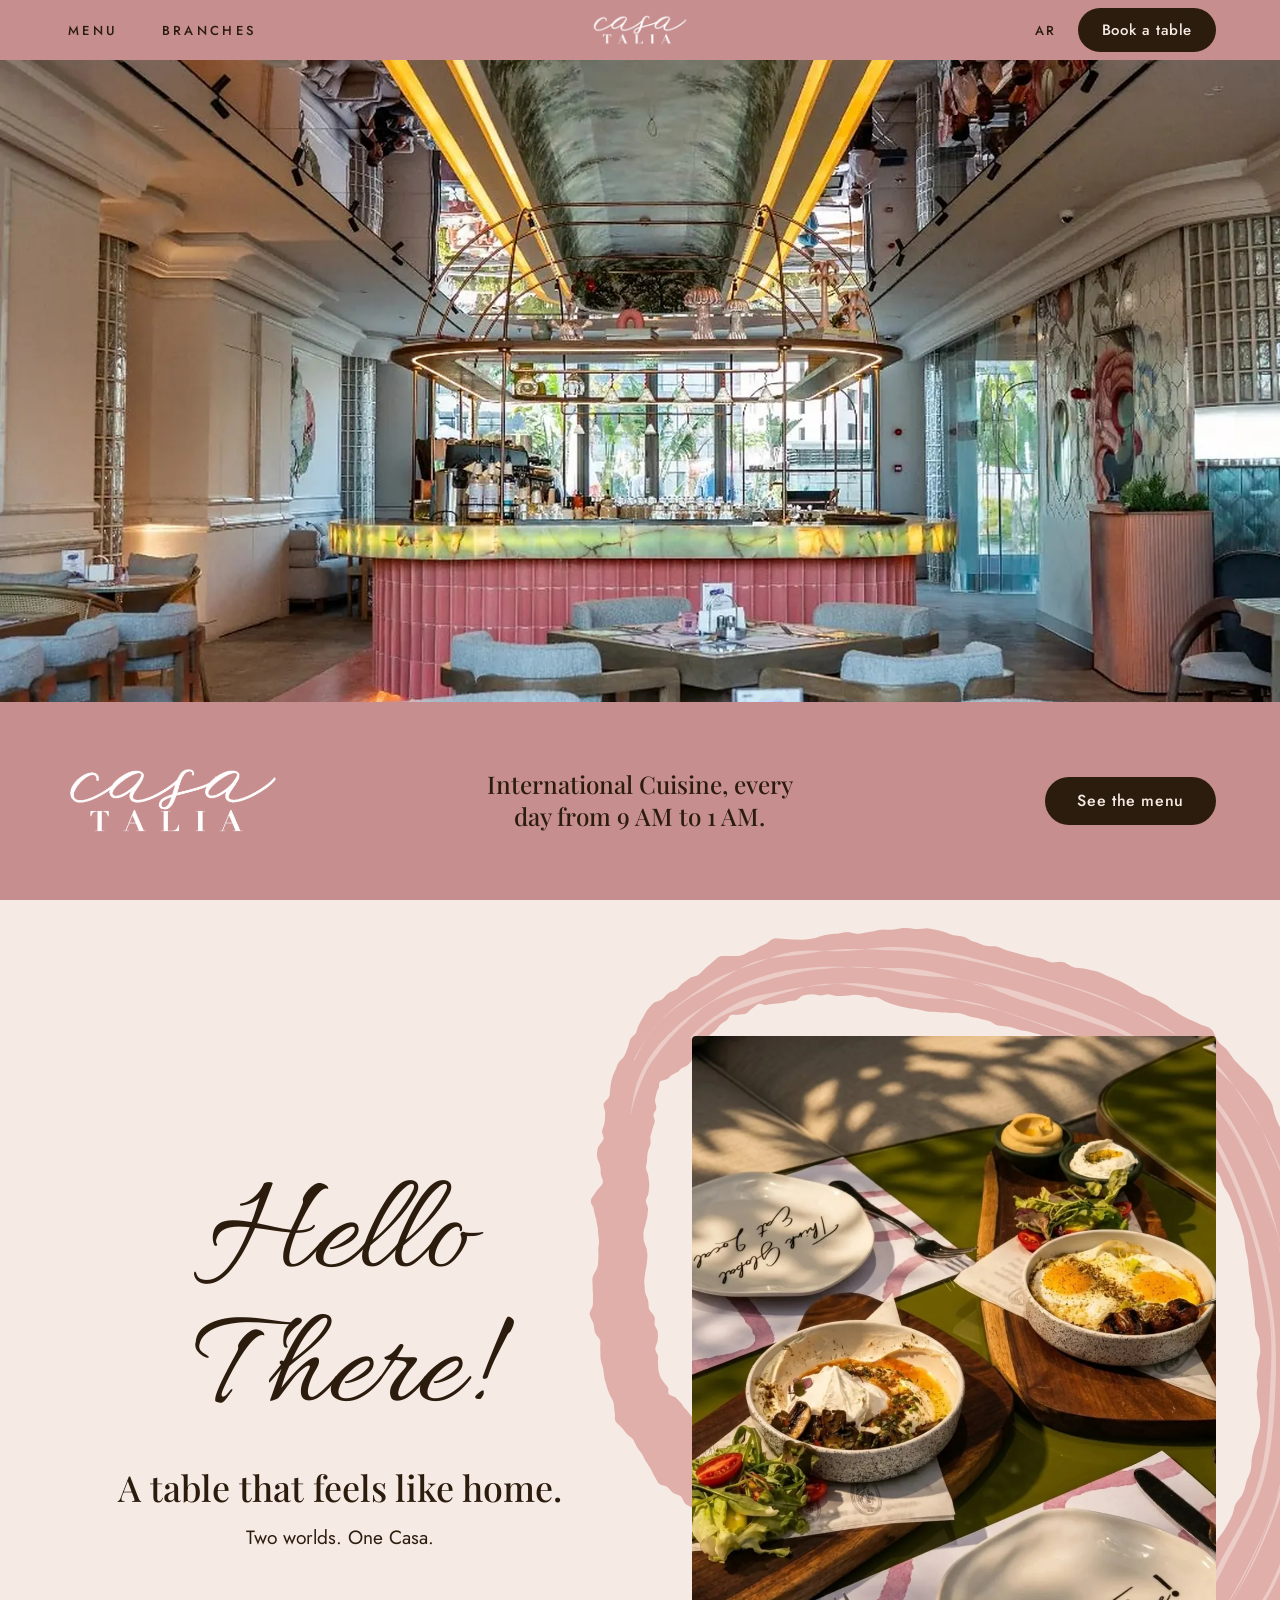
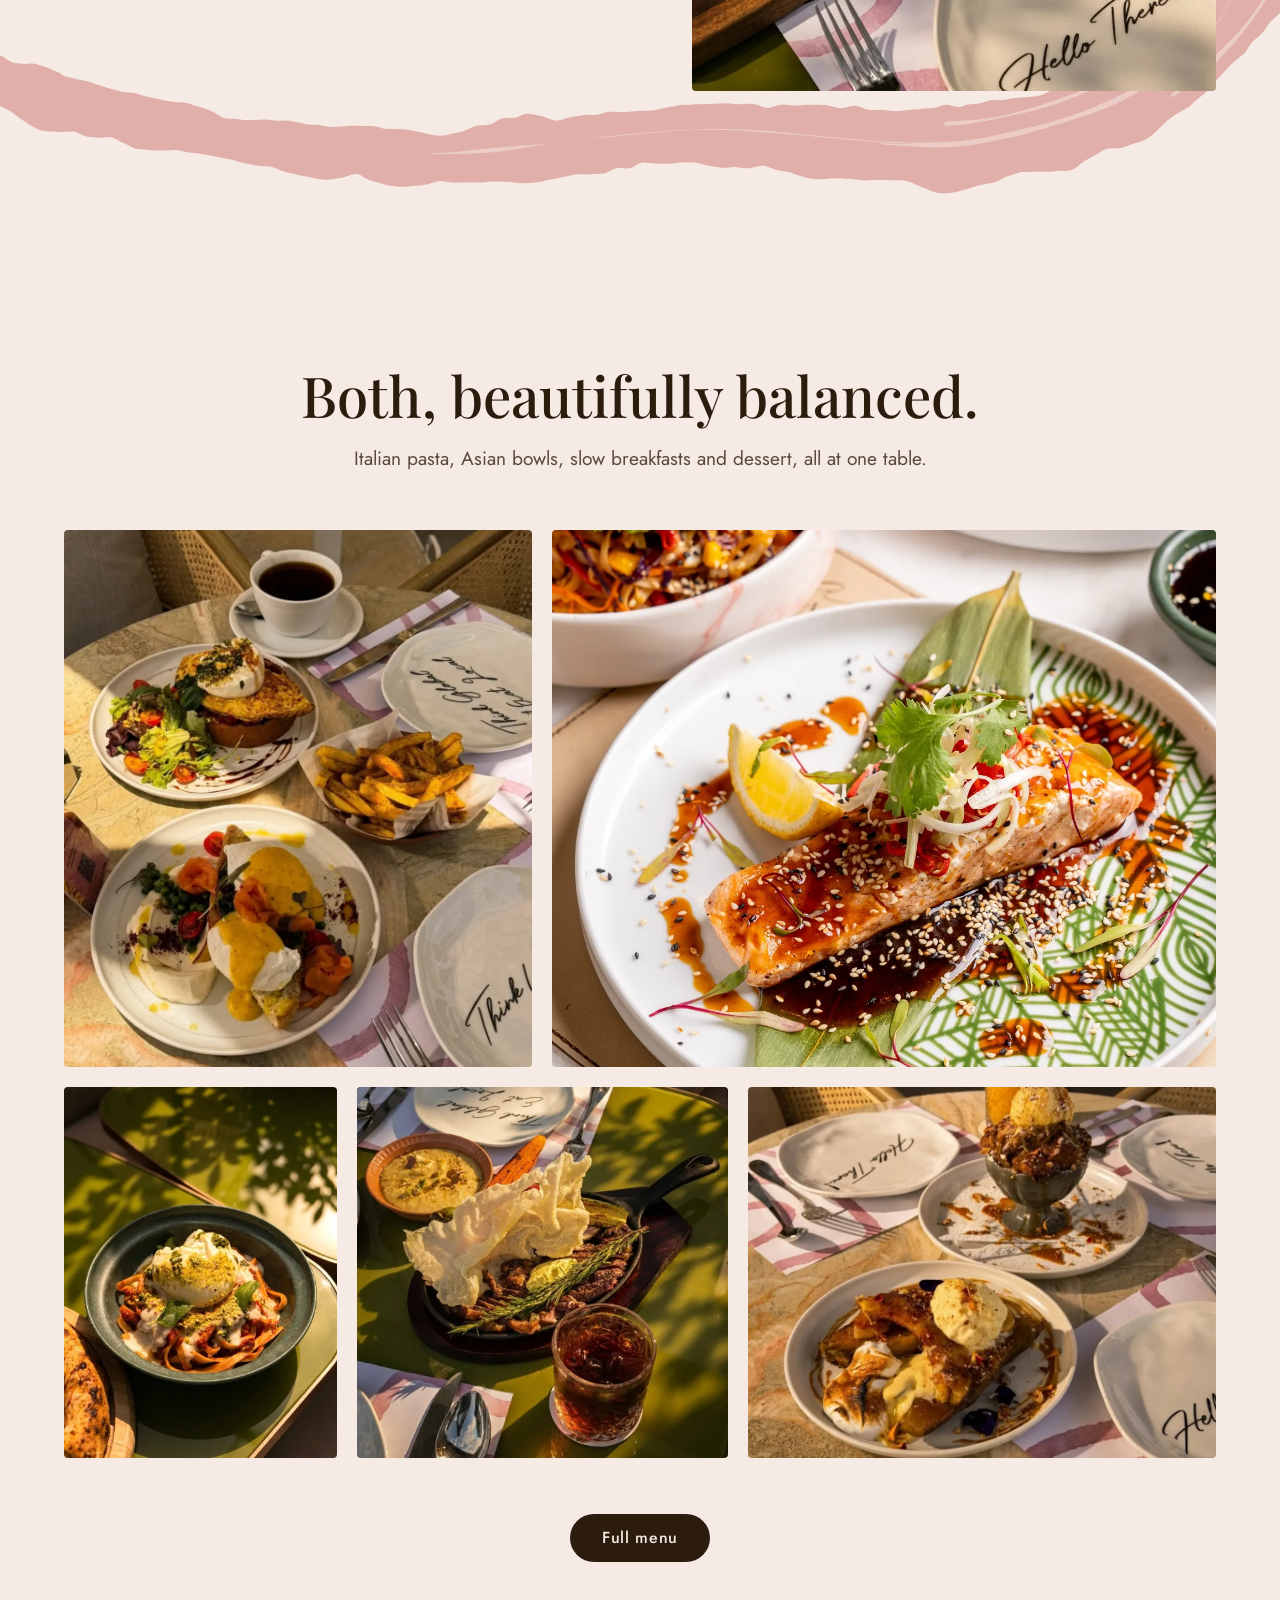
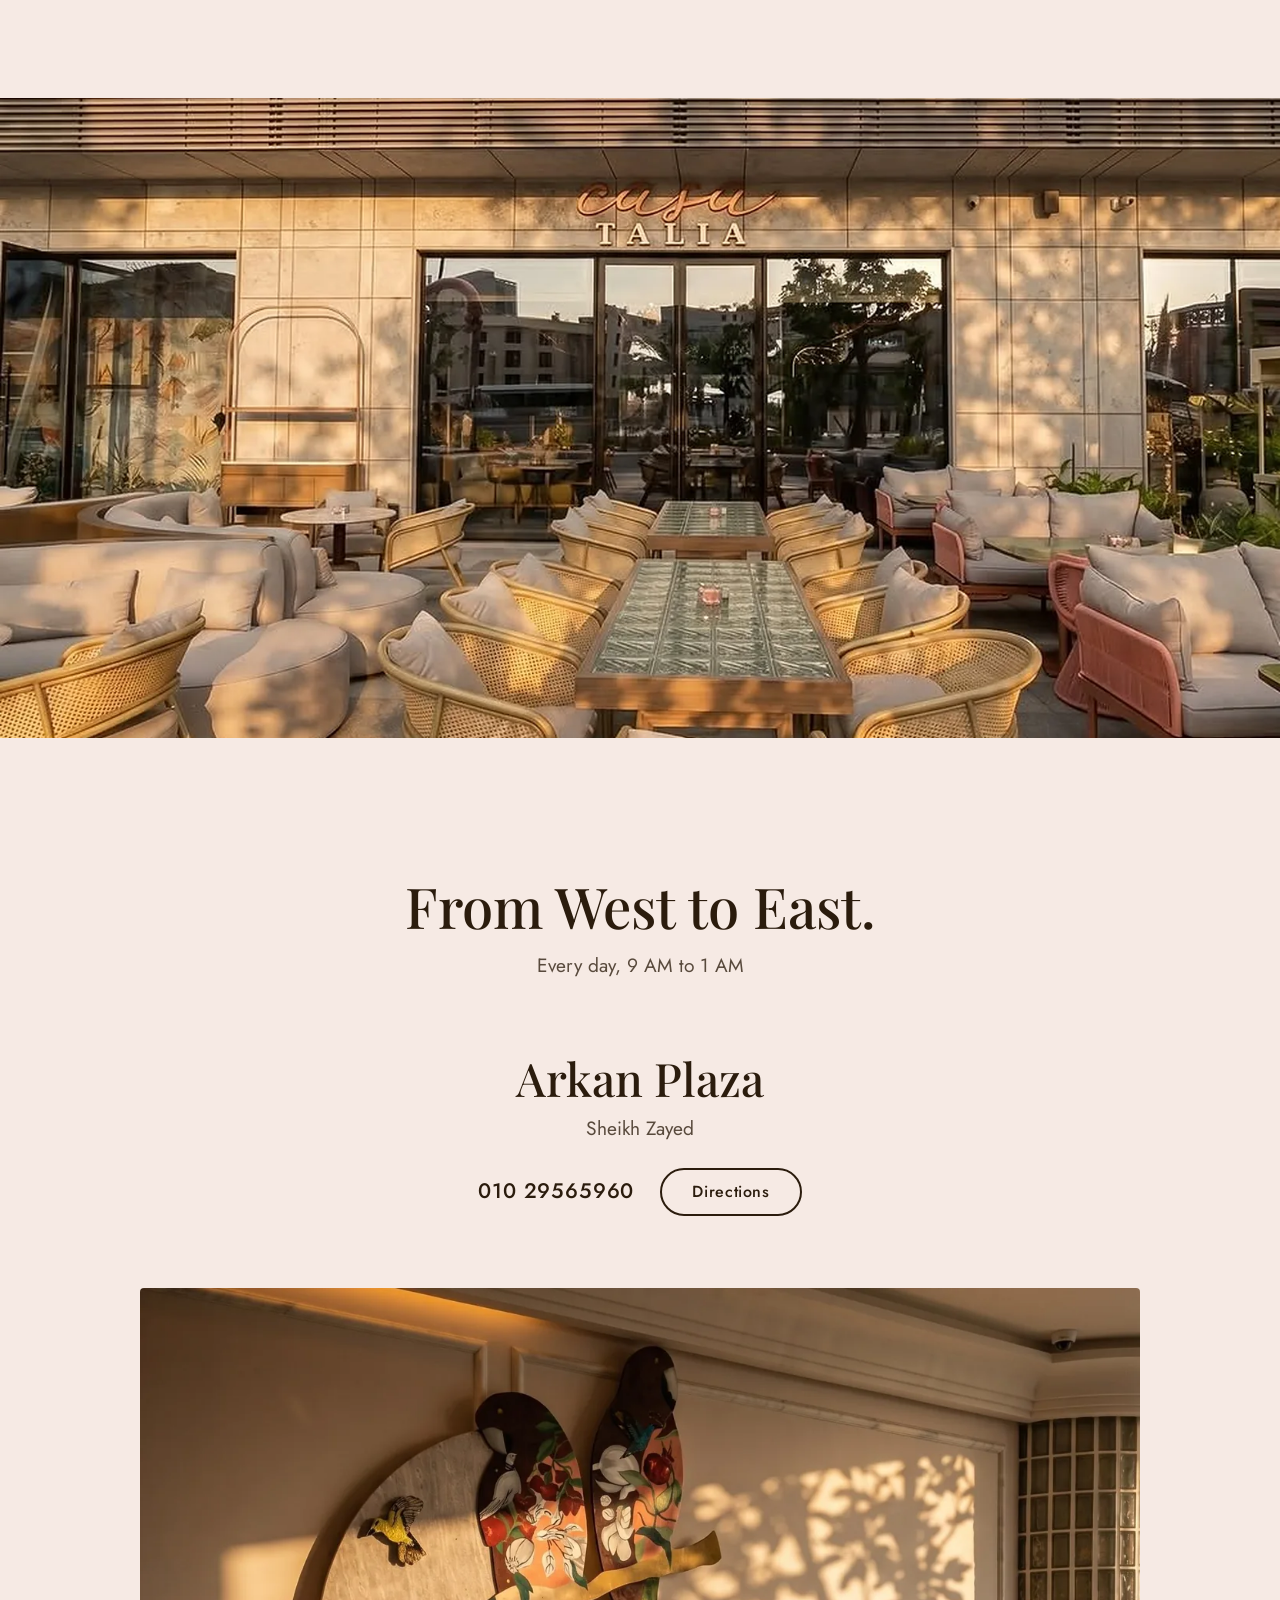
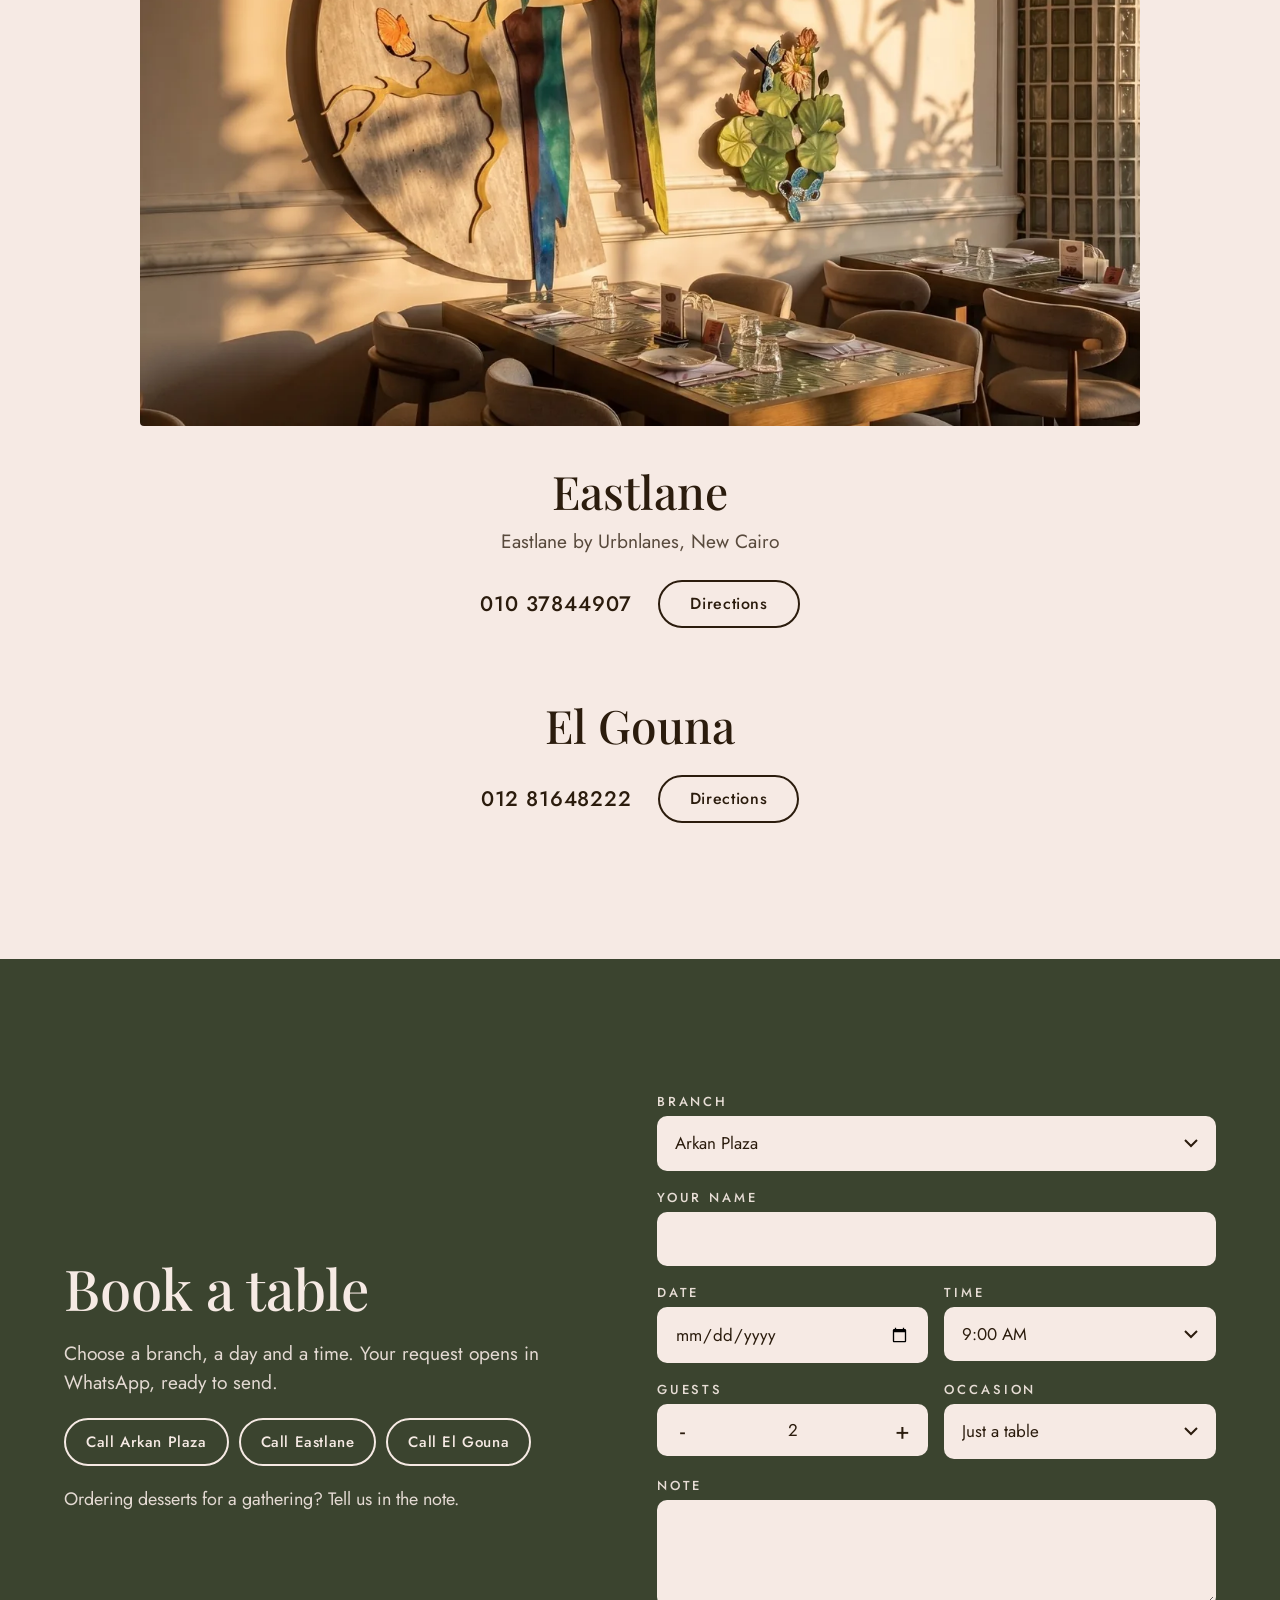
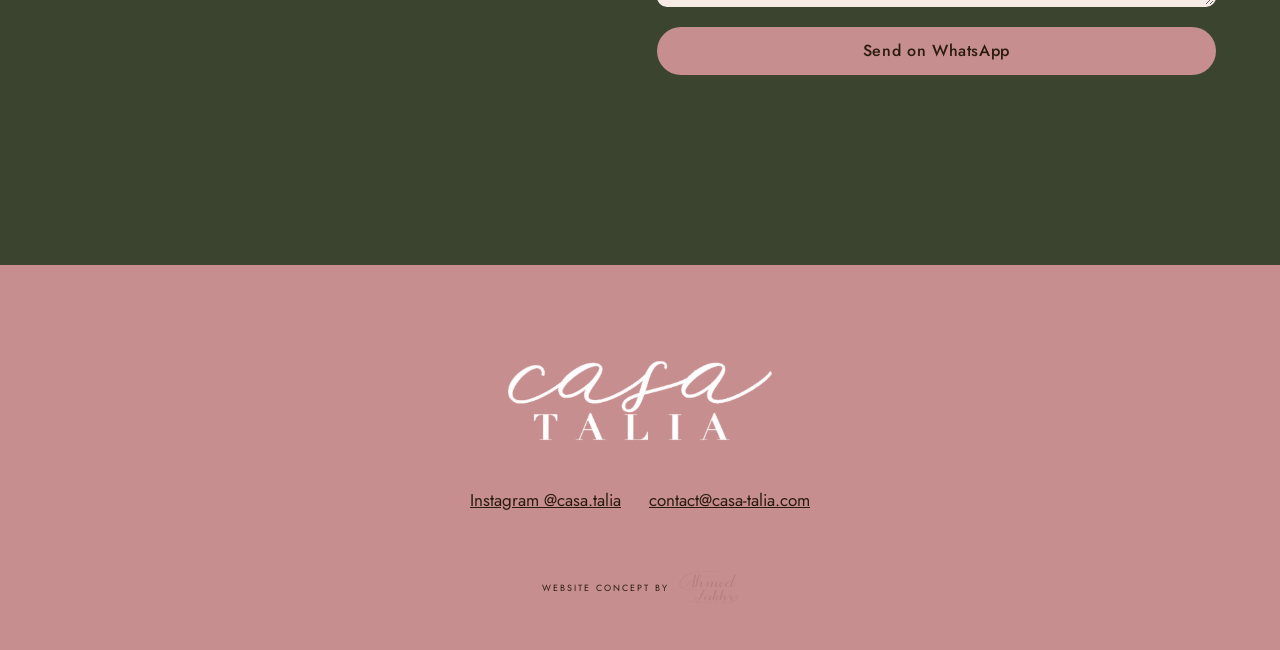
==== commit 27a8f957: "Faster images, single language button" ====
--- a/index.html
+++ b/index.html
@@ -31,9 +31,9 @@
 try{Promise.all(['500 1em "Playfair Display"','600 1em "Playfair Display"','400 1em Jost','500 1em Jost','400 1em Allura'].map(function(f){return document.fonts.load(f)})).then(rel,rel)}catch(e){rel()}
 setTimeout(rel,1200);
 setTimeout(function(){d.classList.remove('veil','hold')},4200)})();</script>
-<link rel="stylesheet" href="fonts.css?v=1">
-<link rel="stylesheet" href="style.css?v=1">
-<script src="site.js?v=1" defer></script>
+<link rel="stylesheet" href="fonts.css?v=2">
+<link rel="stylesheet" href="style.css?v=2">
+<script src="site.js?v=2" defer></script>
 <script type="application/ld+json">{"@context": "https://schema.org", "@type": "Restaurant", "@id": "https://ahmedfakhr1.github.io/casatalia-preview/#casa-talia", "name": "Casa Talia", "description": "International Cuisine with branches at Arkan Plaza in Sheikh Zayed, Eastlane in New Cairo and El Gouna.", "url": "https://ahmedfakhr1.github.io/casatalia-preview/", "image": "https://ahmedfakhr1.github.io/casatalia-preview/img/og.jpg", "logo": "https://ahmedfakhr1.github.io/casatalia-preview/img/logo-ink.png", "servesCuisine": "International", "telephone": "+201029565960", "email": "contact@casa-talia.com", "hasMenu": "https://ahmedfakhr1.github.io/casatalia-preview/menu.html", "sameAs": ["https://www.instagram.com/casa.talia/", "https://www.facebook.com/casataliaegypt"], "address": {"@type": "PostalAddress", "streetAddress": "Arkan Plaza", "addressLocality": "Sheikh Zayed", "addressCountry": "EG"}, "geo": {"@type": "GeoCoordinates", "latitude": 30.0188851, "longitude": 31.0046997}, "hasMap": "https://www.google.com/maps/place/Casa+Talia/@30.0188851,31.0046997,17z", "openingHoursSpecification": [{"@type": "OpeningHoursSpecification", "dayOfWeek": ["Monday", "Tuesday", "Wednesday", "Thursday", "Friday", "Saturday", "Sunday"], "opens": "09:00", "closes": "01:00"}], "department": [{"@type": "Restaurant", "name": "Casa Talia Eastlane", "telephone": "+201037844907", "hasMap": "https://www.google.com/maps/place/Casa+Talia/@30.0258026,31.4841671,17z", "address": {"@type": "PostalAddress", "streetAddress": "Eastlane by Urbnlanes", "addressLocality": "New Cairo", "addressCountry": "EG"}, "geo": {"@type": "GeoCoordinates", "latitude": 30.0258026, "longitude": 31.4841671}}, {"@type": "Restaurant", "name": "Casa Talia El Gouna", "telephone": "+201281648222", "hasMap": "https://www.google.com/maps/place/Casa+Talia/@27.4194509,33.6693909,17z", "address": {"@type": "PostalAddress", "addressLocality": "El Gouna", "addressCountry": "EG"}, "geo": {"@type": "GeoCoordinates", "latitude": 27.4194509, "longitude": 33.6693909}}]}</script>
 </head>
 <body>
@@ -61,7 +61,7 @@
       <a href="#book">Book a table</a>
     </nav>
     <p class="drawer-meta"><a href="https://www.instagram.com/casa.talia/" target="_blank" rel="noopener">Instagram @casa.talia</a><a href="mailto:contact@casa-talia.com">contact@casa-talia.com</a></p>
-    <button class="ar ar-drawer" type="button" data-ar aria-haspopup="dialog">AR</button>
+    
   </div>
   <div class="drawer-scrim" data-close></div>
 </div>
@@ -232,5 +232,6 @@
   <p>Arabic is not in this preview, it will be live in the final version.</p>
   <button class="btn btn-ink" type="button" data-close>Got it</button>
 </dialog>
+<script>addEventListener("load",function(){setTimeout(function(){document.querySelectorAll('img[loading="lazy"]').forEach(function(i){i.loading="eager"})},1e3)})</script>
 </body>
 </html>
--- a/style.css
+++ b/style.css
@@ -272,3 +272,6 @@
   .menu-photo{width:132px}
   .foot{padding-bottom:calc(32px + 20px)}
 }
+
+/* steady */
+.js .rv,.js .fade,html.js .rv:not(.in),.js .rv.in,.js .fade.in{opacity:1!important;transition:none!important;animation:none!important;transform:none!important}
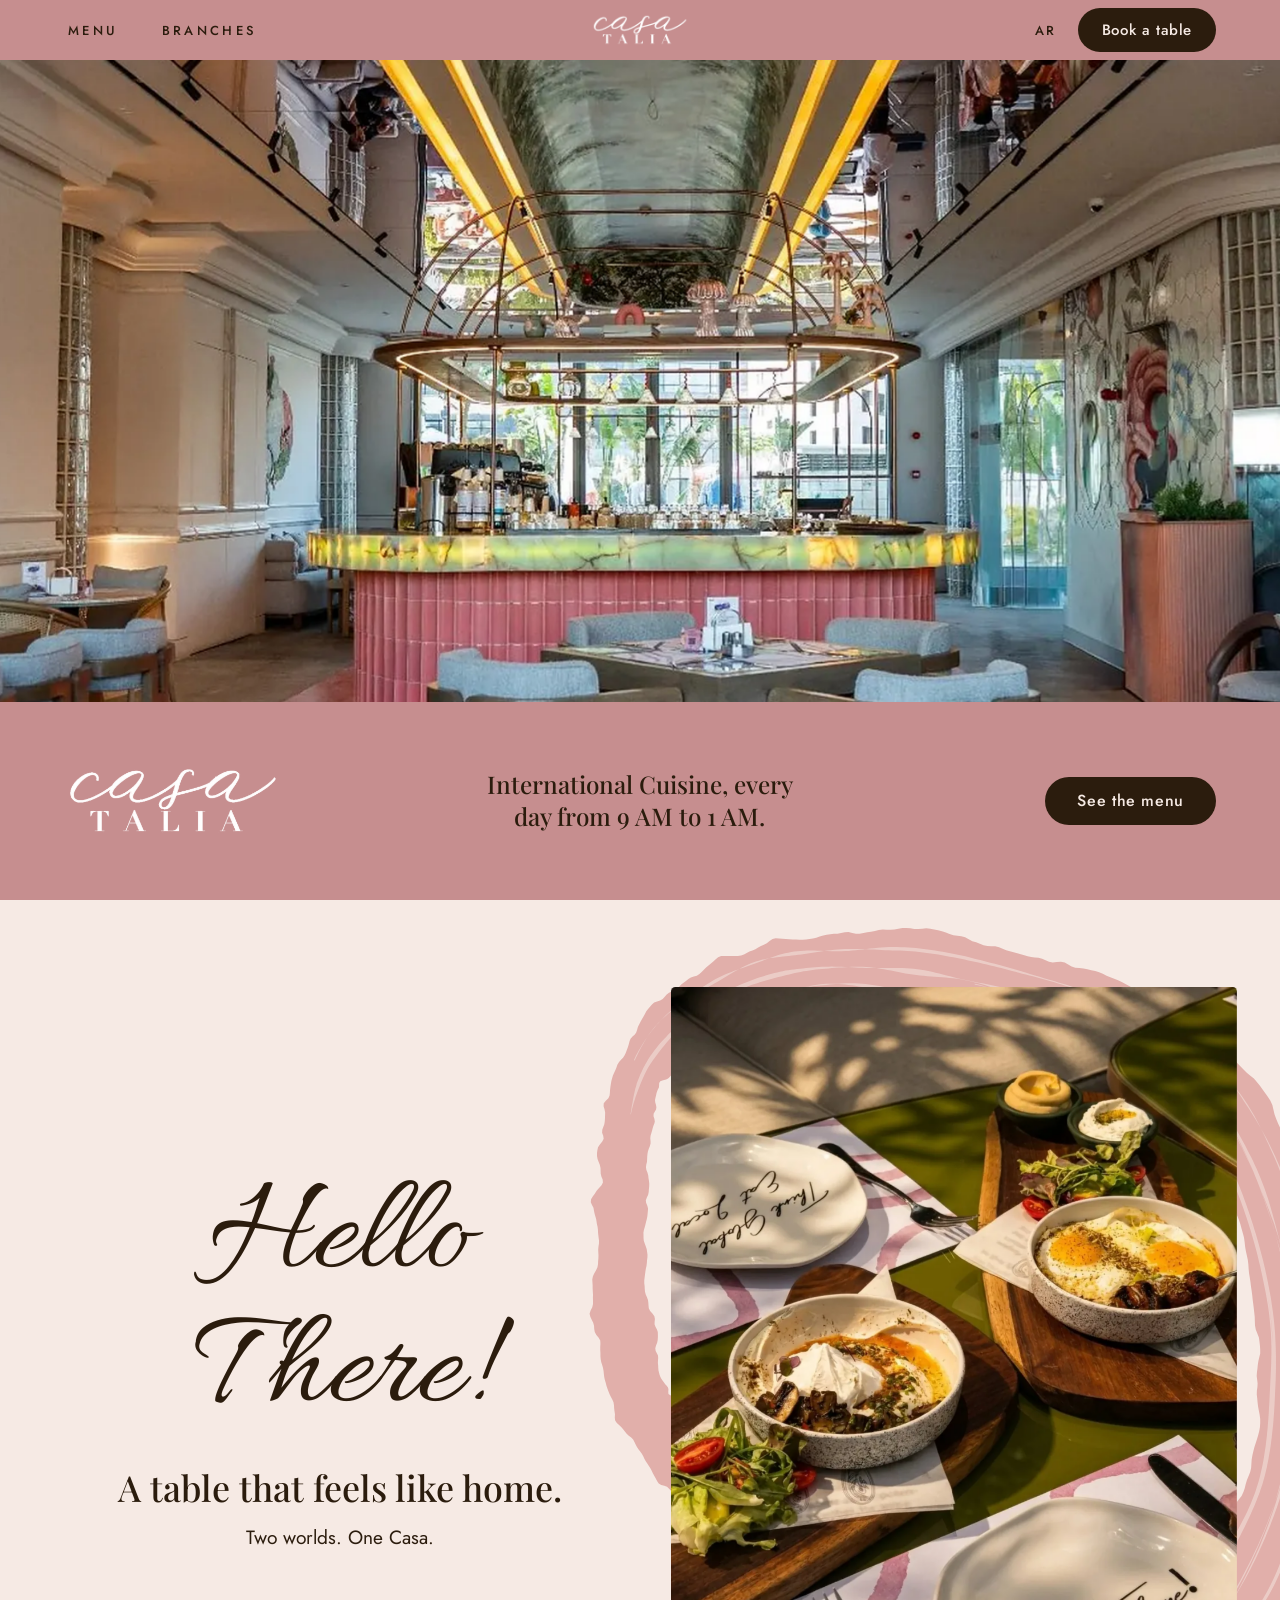
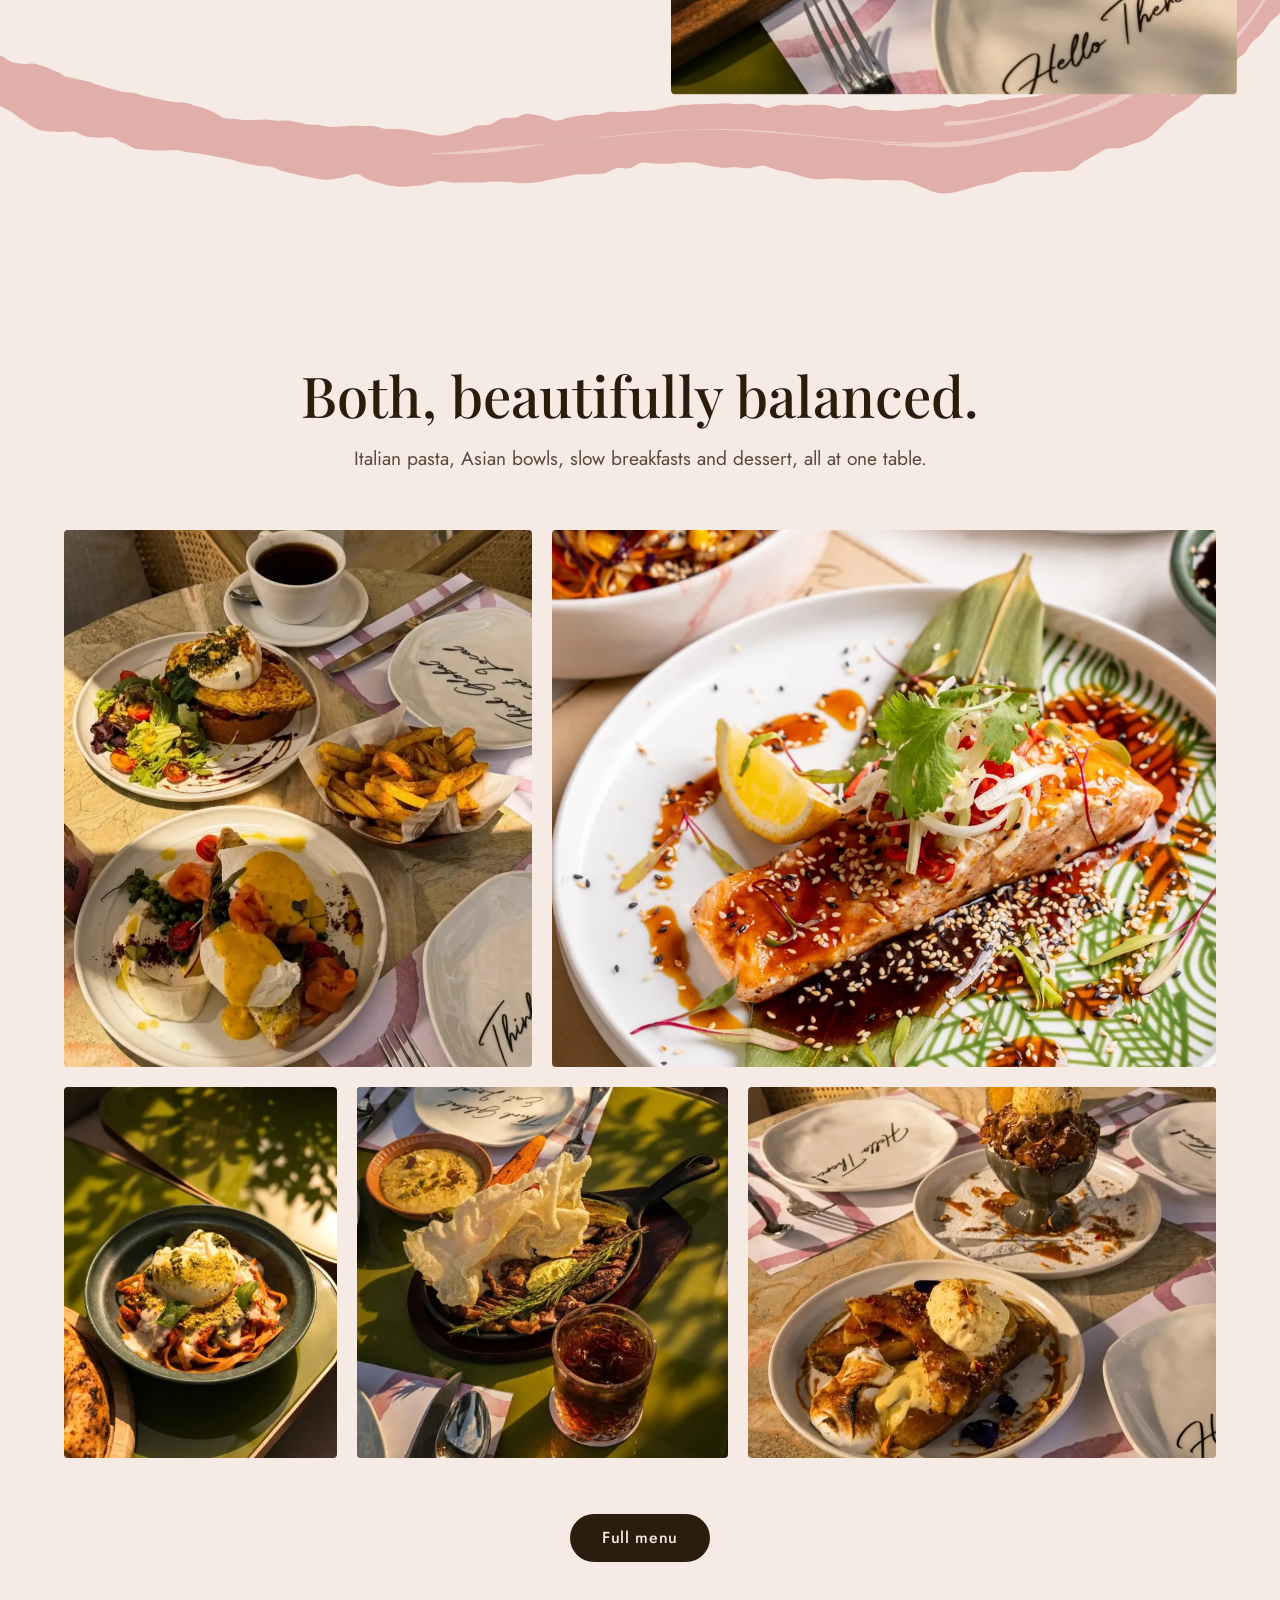
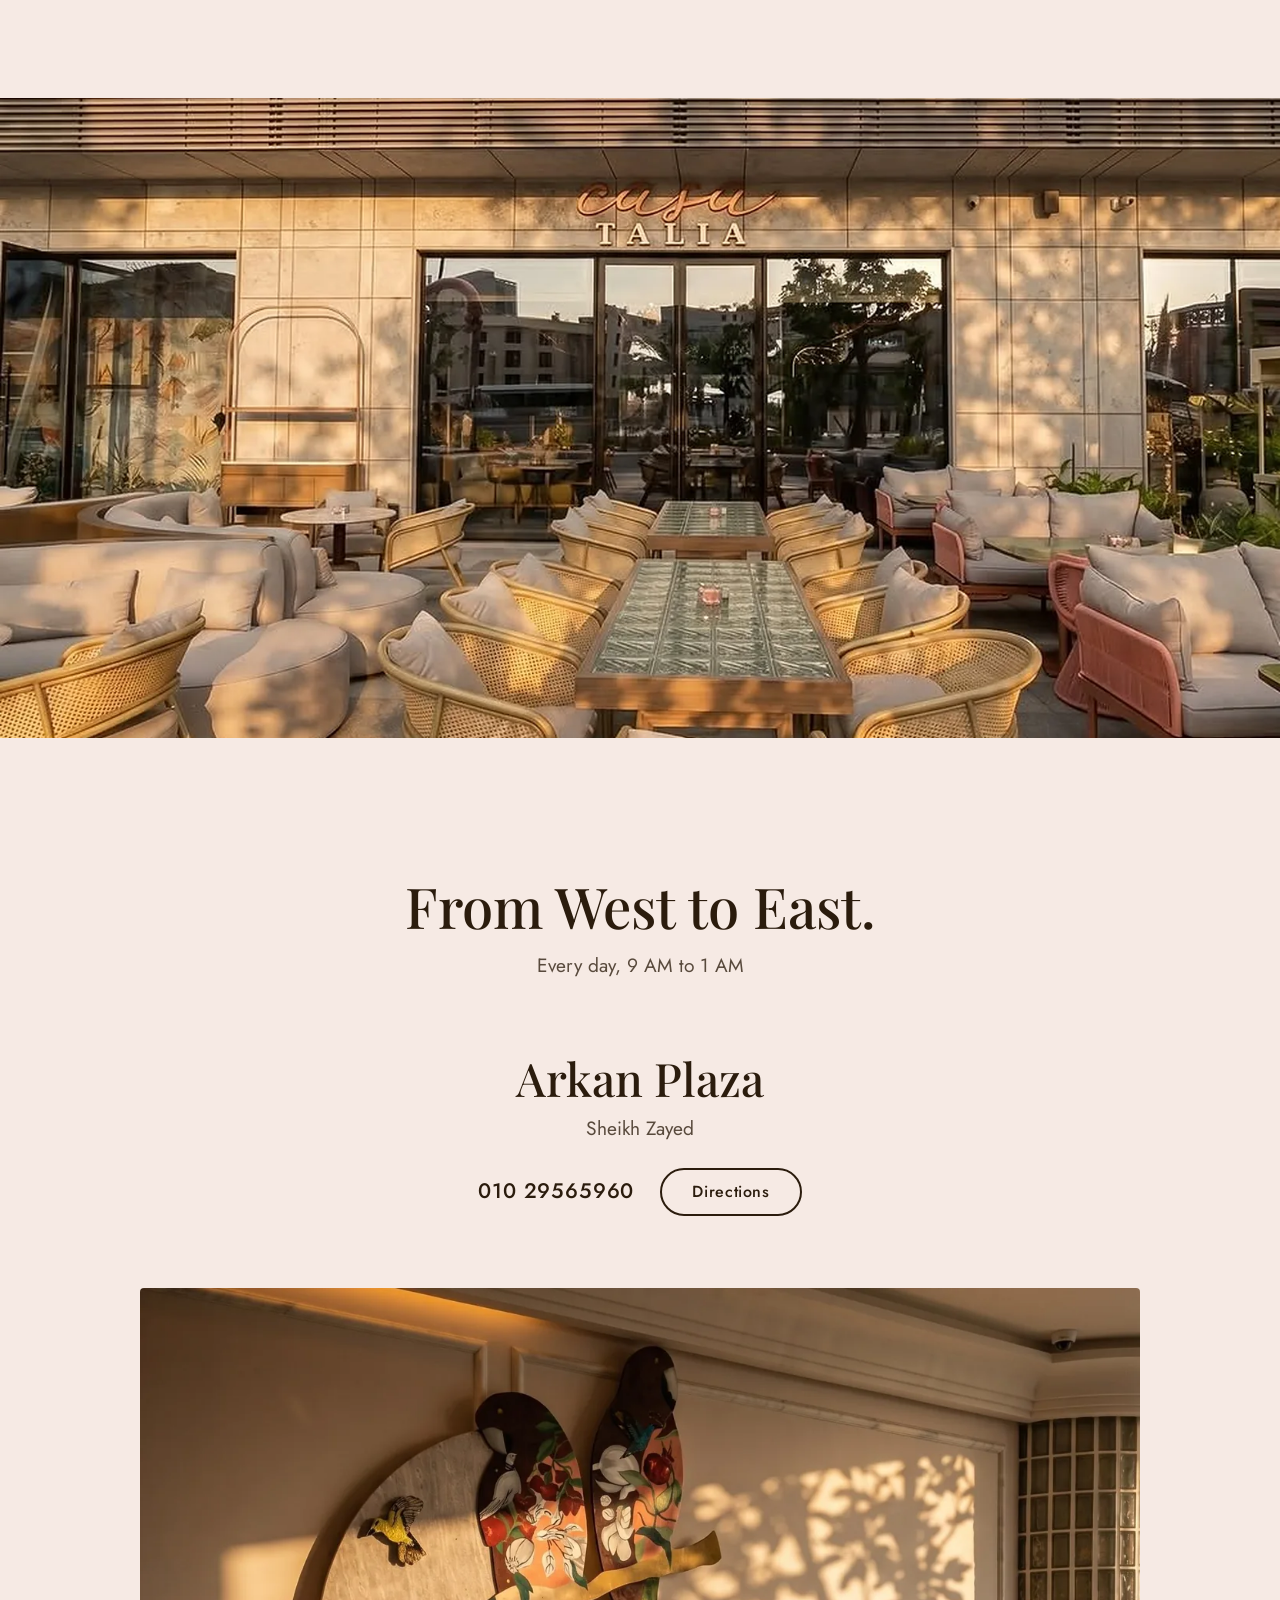
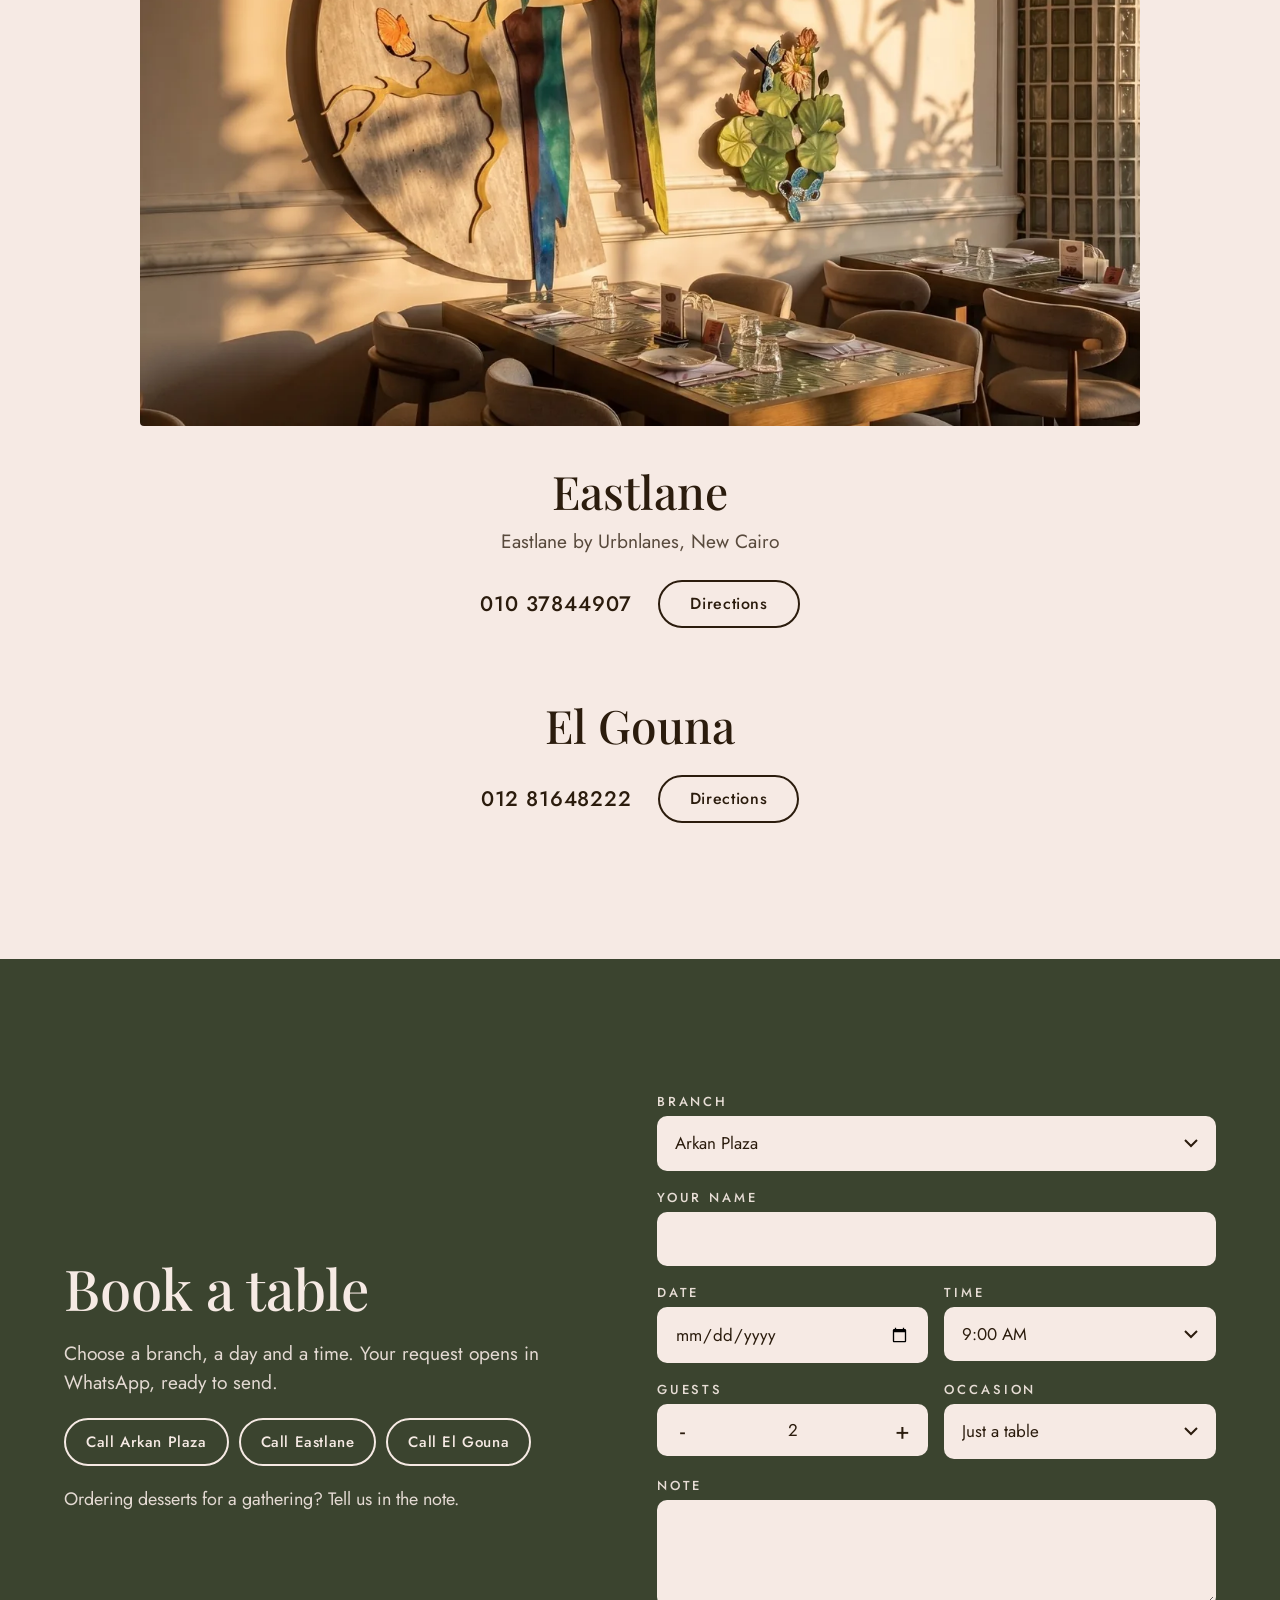
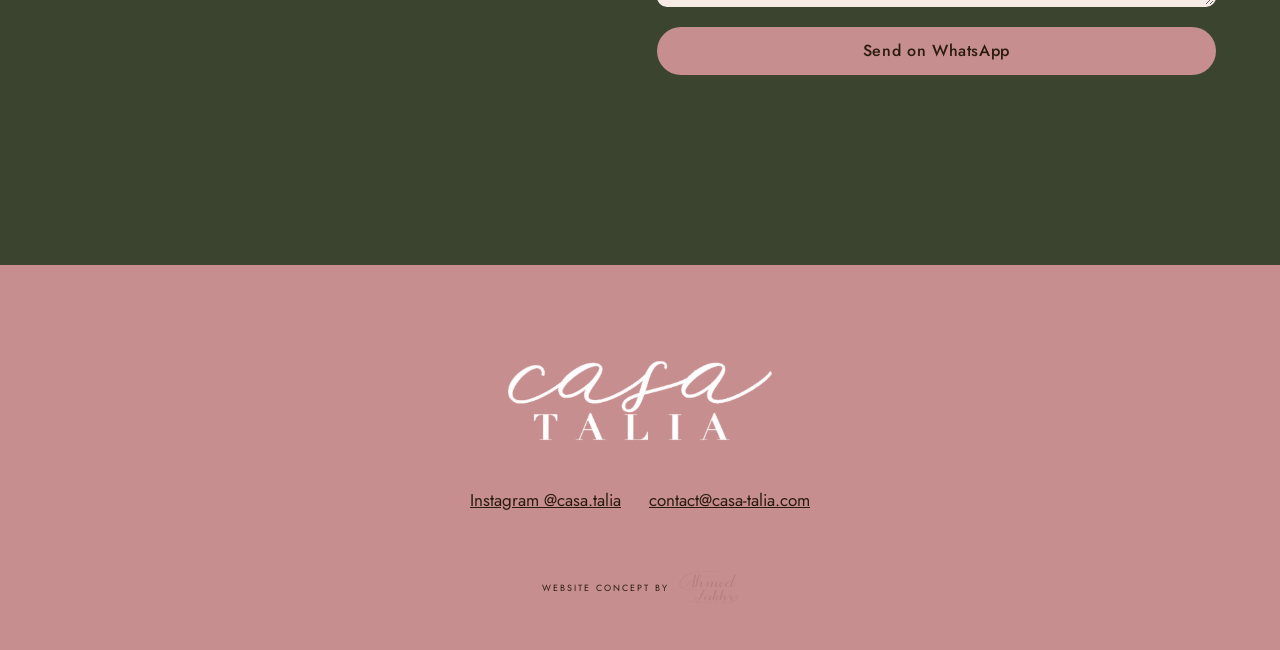
==== commit 49b0cf6e: "Smoother motion" ====
--- a/index.html
+++ b/index.html
@@ -31,9 +31,9 @@
 try{Promise.all(['500 1em "Playfair Display"','600 1em "Playfair Display"','400 1em Jost','500 1em Jost','400 1em Allura'].map(function(f){return document.fonts.load(f)})).then(rel,rel)}catch(e){rel()}
 setTimeout(rel,1200);
 setTimeout(function(){d.classList.remove('veil','hold')},4200)})();</script>
-<link rel="stylesheet" href="fonts.css?v=2">
-<link rel="stylesheet" href="style.css?v=2">
-<script src="site.js?v=2" defer></script>
+<link rel="stylesheet" href="fonts.css?v=4">
+<link rel="stylesheet" href="style.css?v=4">
+<script src="site.js?v=4" defer></script>
 <script type="application/ld+json">{"@context": "https://schema.org", "@type": "Restaurant", "@id": "https://ahmedfakhr1.github.io/casatalia-preview/#casa-talia", "name": "Casa Talia", "description": "International Cuisine with branches at Arkan Plaza in Sheikh Zayed, Eastlane in New Cairo and El Gouna.", "url": "https://ahmedfakhr1.github.io/casatalia-preview/", "image": "https://ahmedfakhr1.github.io/casatalia-preview/img/og.jpg", "logo": "https://ahmedfakhr1.github.io/casatalia-preview/img/logo-ink.png", "servesCuisine": "International", "telephone": "+201029565960", "email": "contact@casa-talia.com", "hasMenu": "https://ahmedfakhr1.github.io/casatalia-preview/menu.html", "sameAs": ["https://www.instagram.com/casa.talia/", "https://www.facebook.com/casataliaegypt"], "address": {"@type": "PostalAddress", "streetAddress": "Arkan Plaza", "addressLocality": "Sheikh Zayed", "addressCountry": "EG"}, "geo": {"@type": "GeoCoordinates", "latitude": 30.0188851, "longitude": 31.0046997}, "hasMap": "https://www.google.com/maps/place/Casa+Talia/@30.0188851,31.0046997,17z", "openingHoursSpecification": [{"@type": "OpeningHoursSpecification", "dayOfWeek": ["Monday", "Tuesday", "Wednesday", "Thursday", "Friday", "Saturday", "Sunday"], "opens": "09:00", "closes": "01:00"}], "department": [{"@type": "Restaurant", "name": "Casa Talia Eastlane", "telephone": "+201037844907", "hasMap": "https://www.google.com/maps/place/Casa+Talia/@30.0258026,31.4841671,17z", "address": {"@type": "PostalAddress", "streetAddress": "Eastlane by Urbnlanes", "addressLocality": "New Cairo", "addressCountry": "EG"}, "geo": {"@type": "GeoCoordinates", "latitude": 30.0258026, "longitude": 31.4841671}}, {"@type": "Restaurant", "name": "Casa Talia El Gouna", "telephone": "+201281648222", "hasMap": "https://www.google.com/maps/place/Casa+Talia/@27.4194509,33.6693909,17z", "address": {"@type": "PostalAddress", "addressLocality": "El Gouna", "addressCountry": "EG"}, "geo": {"@type": "GeoCoordinates", "latitude": 27.4194509, "longitude": 33.6693909}}]}</script>
 </head>
 <body>
@@ -233,5 +233,6 @@
   <button class="btn btn-ink" type="button" data-close>Got it</button>
 </dialog>
 <script>addEventListener("load",function(){setTimeout(function(){document.querySelectorAll('img[loading="lazy"]').forEach(function(i){i.loading="eager"})},1e3)})</script>
+<script src="motion.js?v=4" defer></script>
 </body>
 </html>
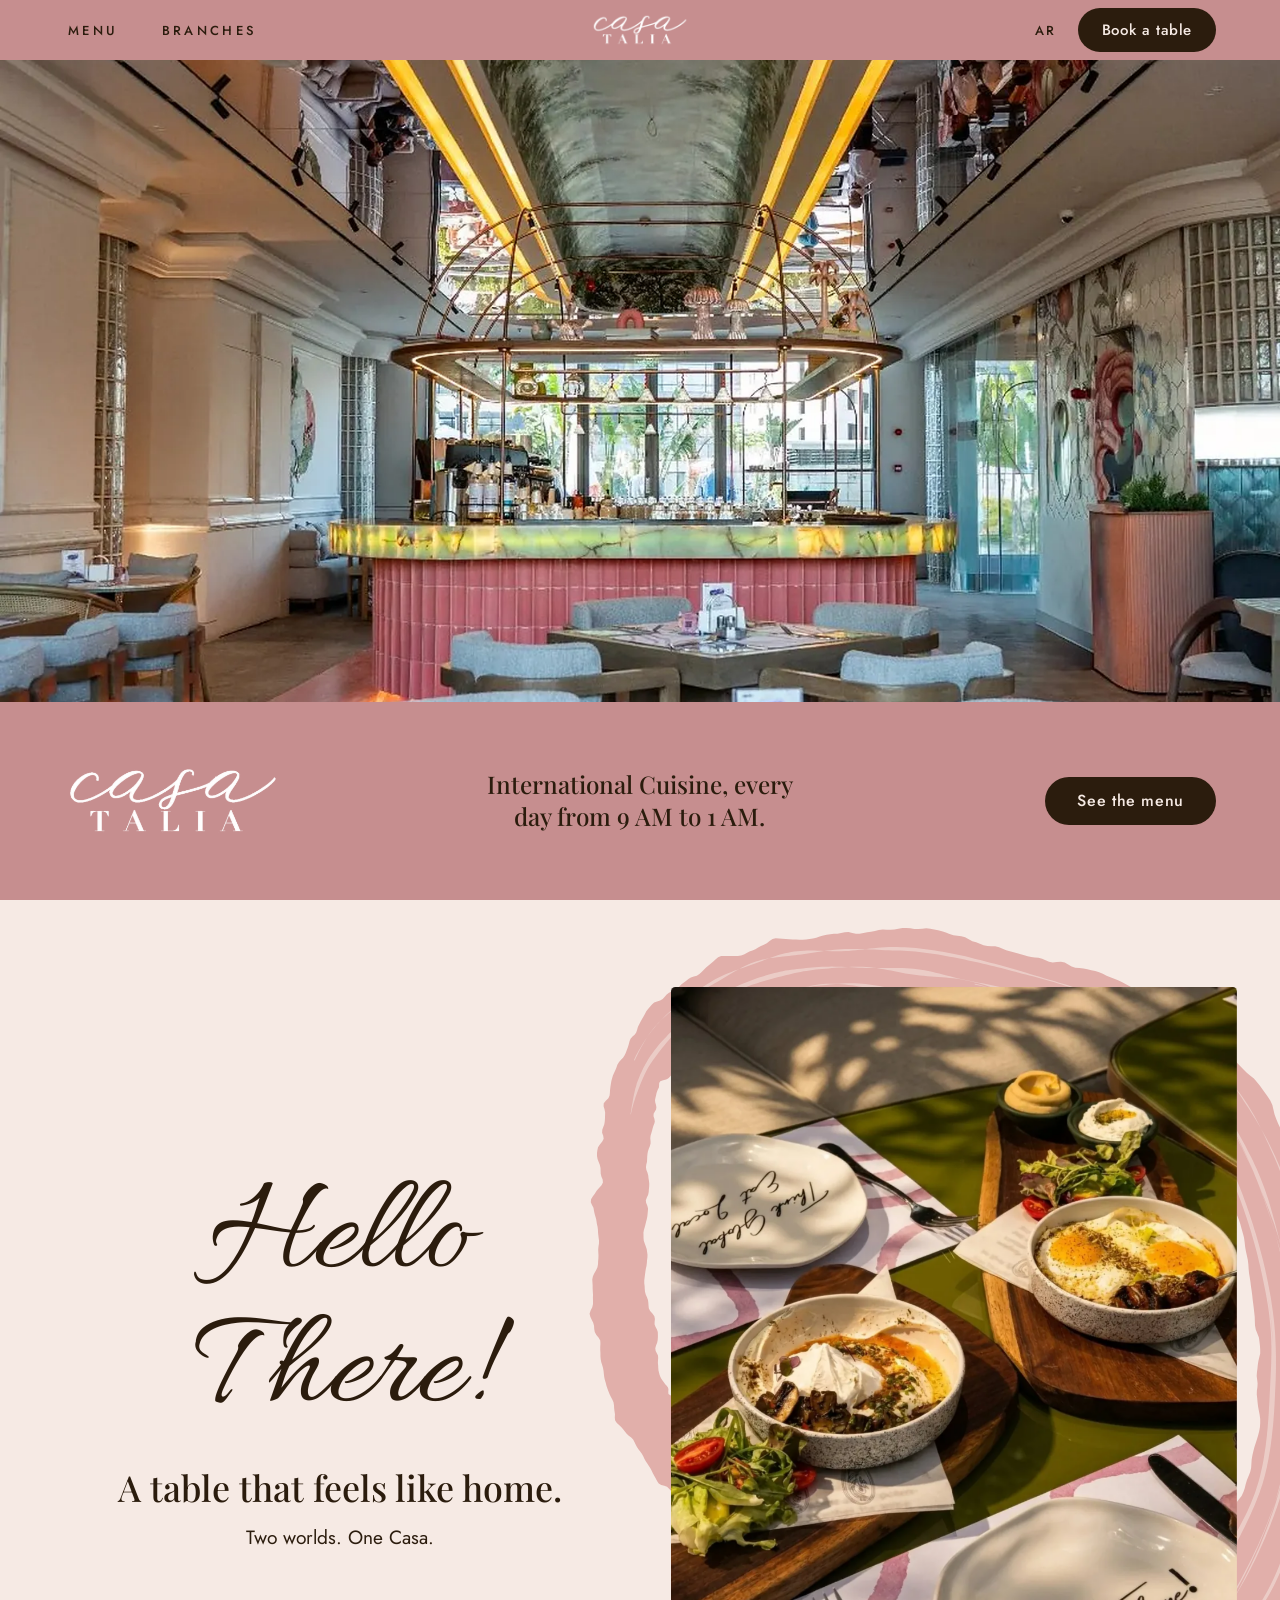
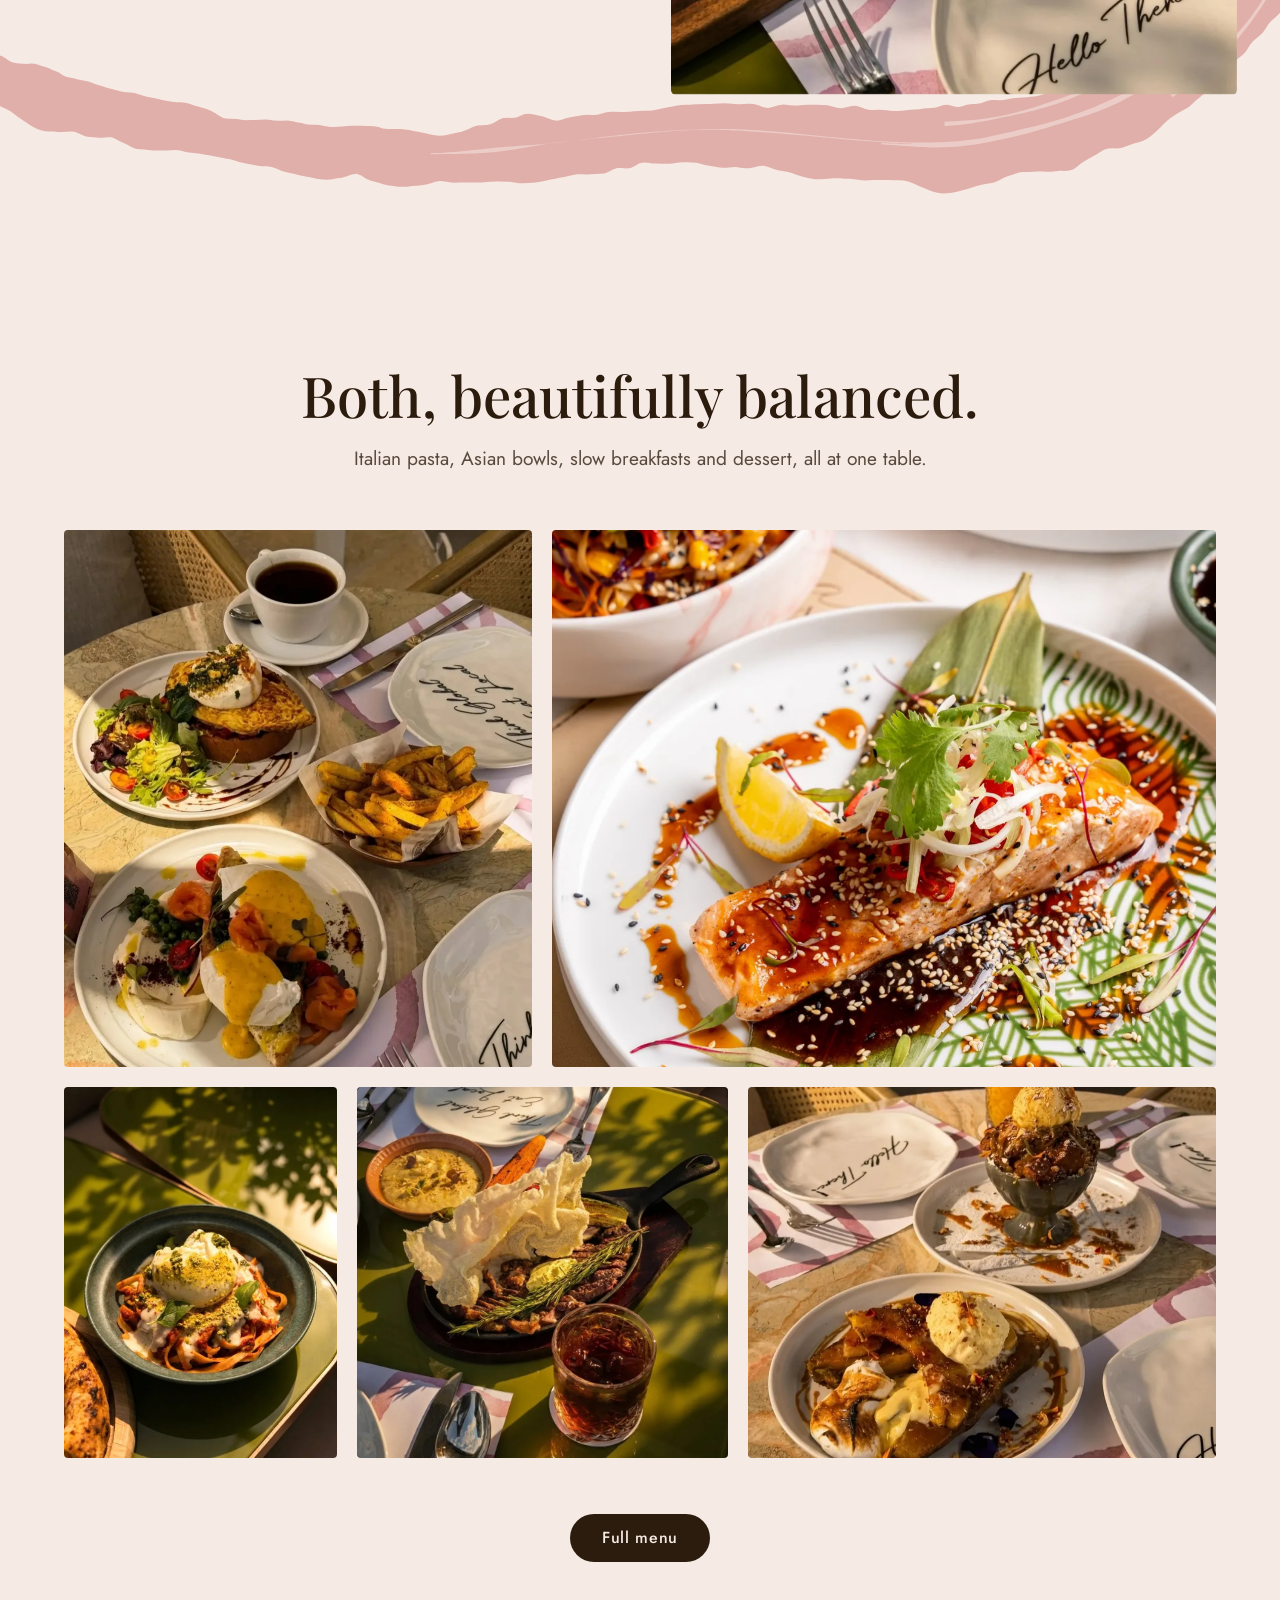
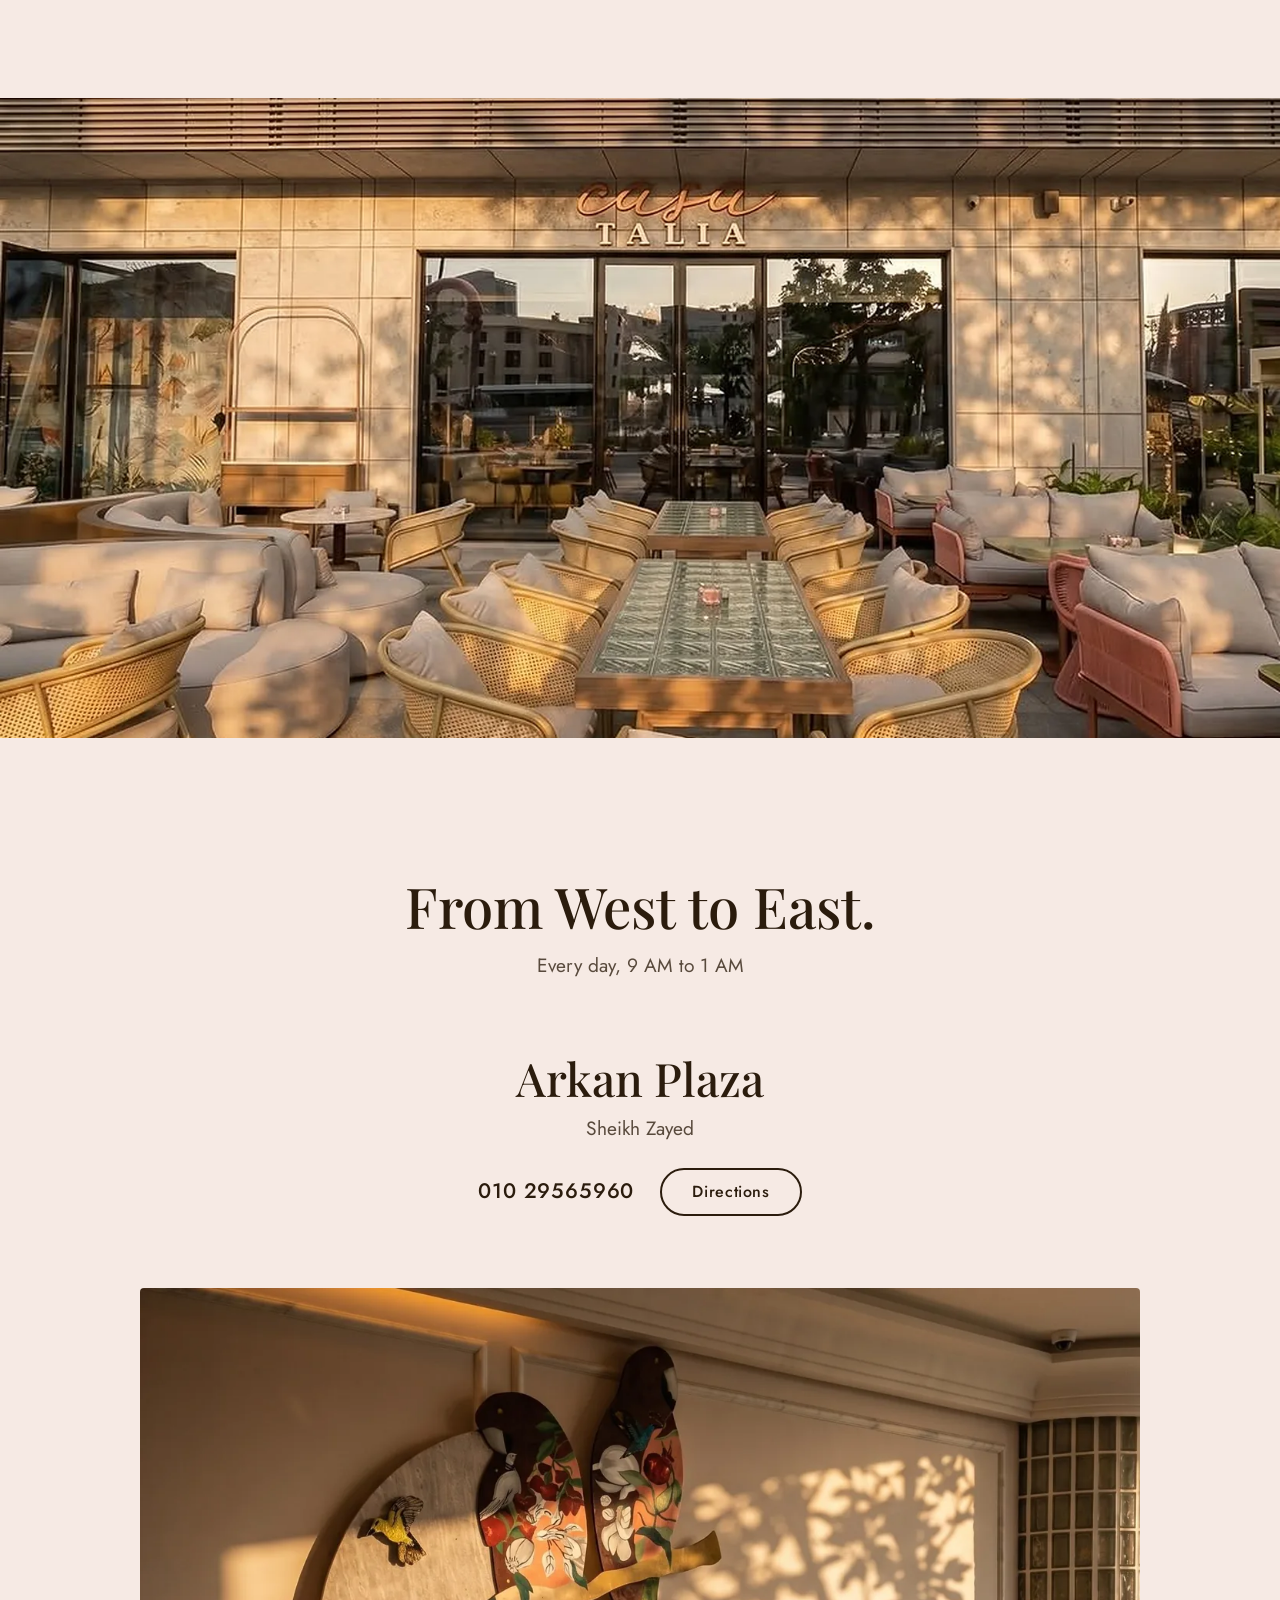
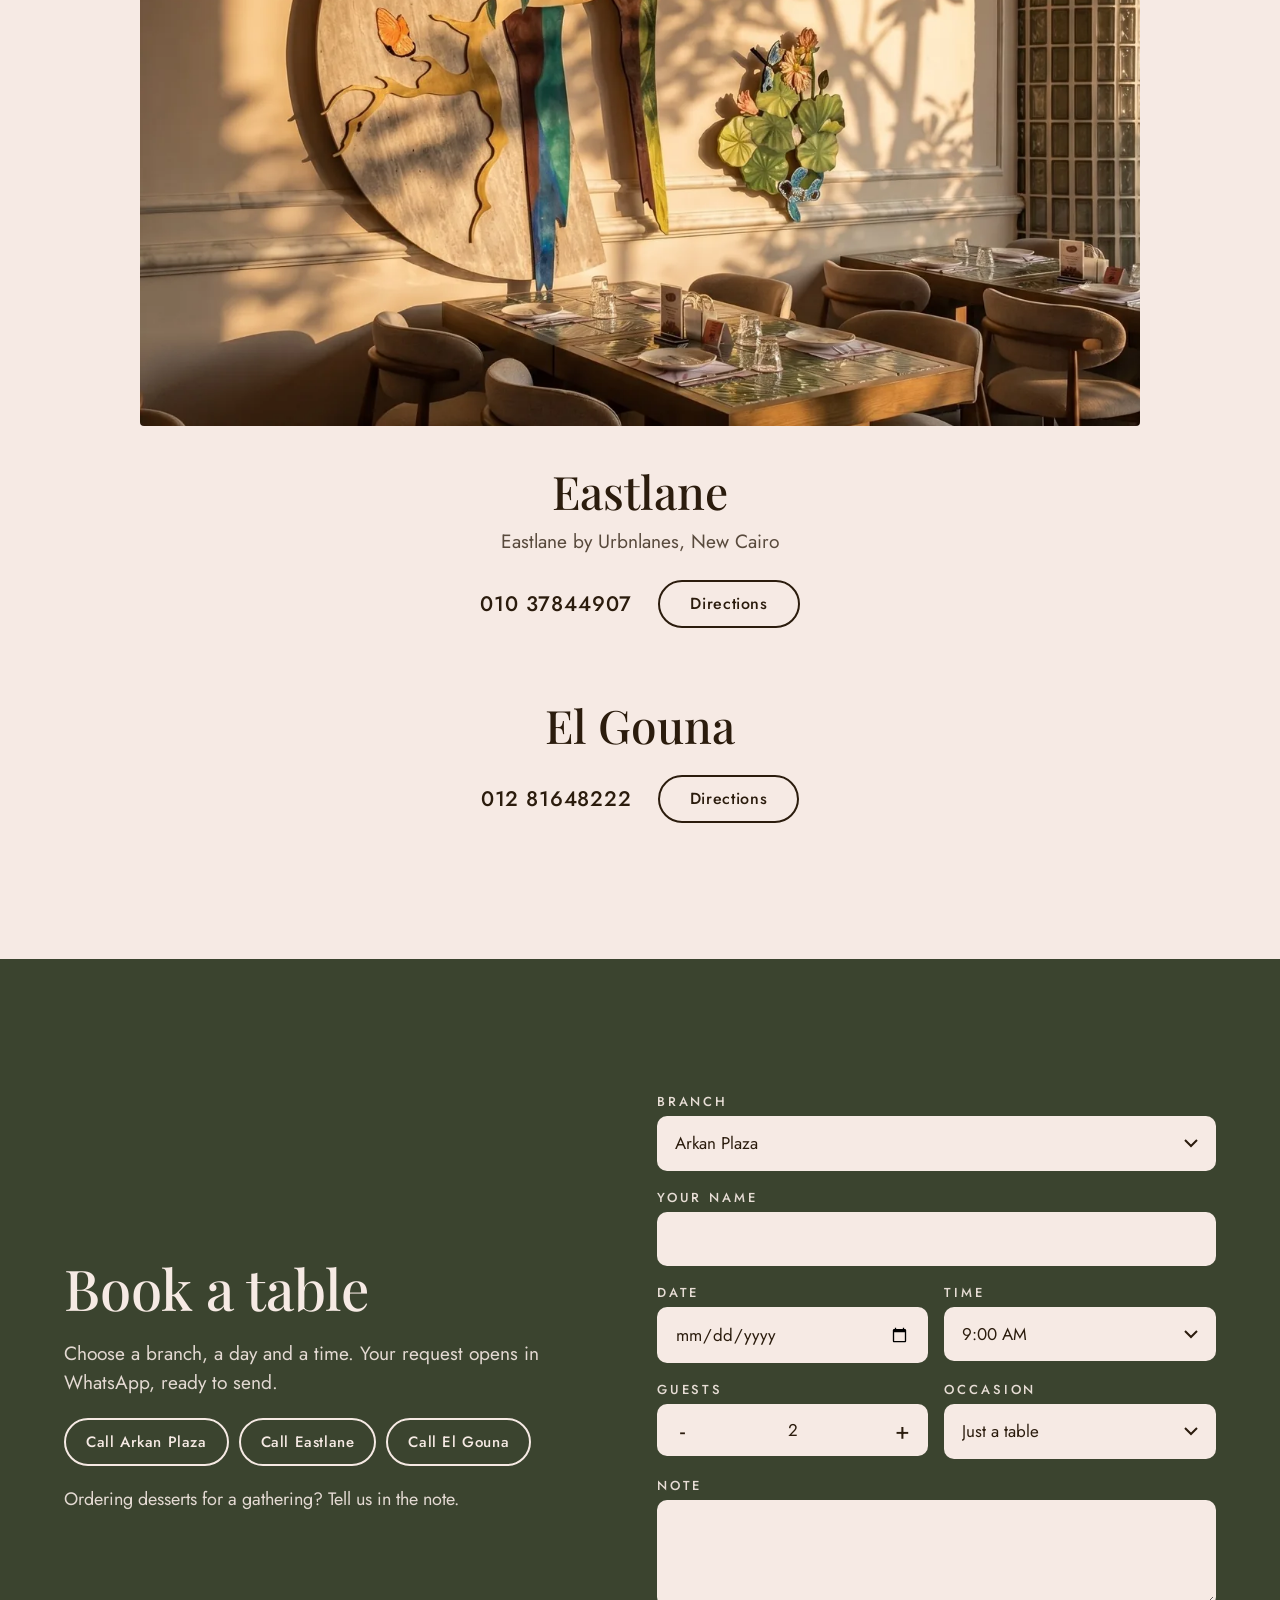
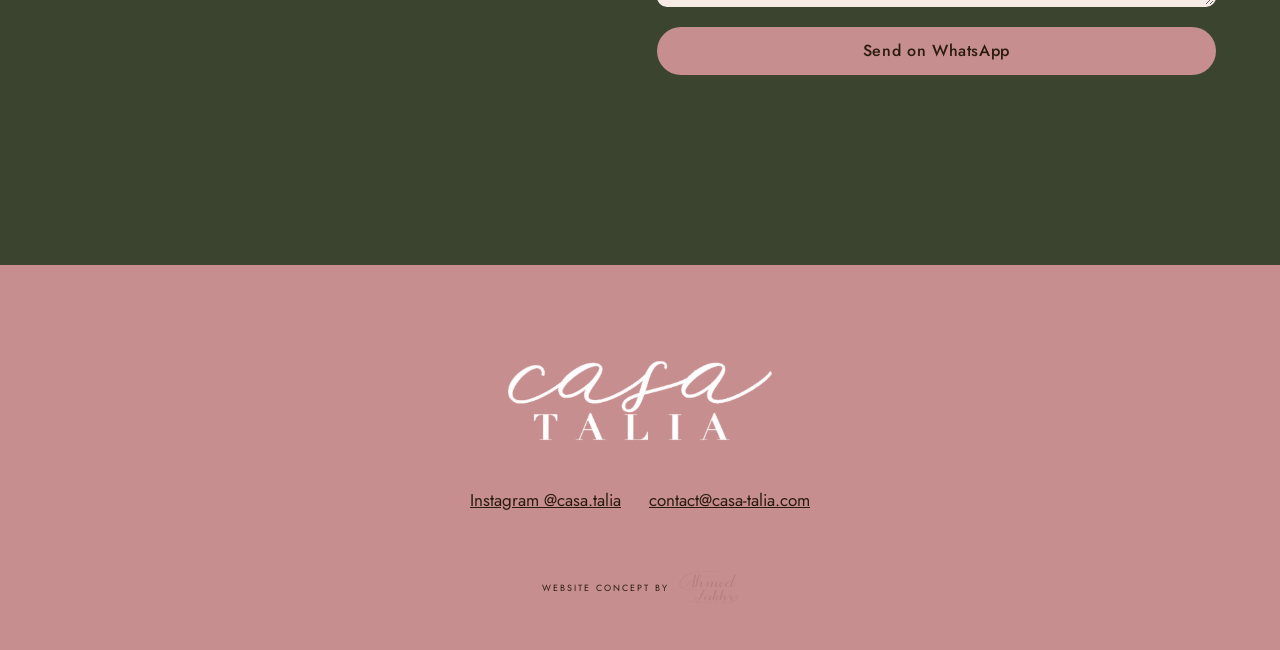
==== commit 3f928cf1: "Motion timing" ====
--- a/index.html
+++ b/index.html
@@ -31,9 +31,9 @@
 try{Promise.all(['500 1em "Playfair Display"','600 1em "Playfair Display"','400 1em Jost','500 1em Jost','400 1em Allura'].map(function(f){return document.fonts.load(f)})).then(rel,rel)}catch(e){rel()}
 setTimeout(rel,1200);
 setTimeout(function(){d.classList.remove('veil','hold')},4200)})();</script>
-<link rel="stylesheet" href="fonts.css?v=4">
-<link rel="stylesheet" href="style.css?v=4">
-<script src="site.js?v=4" defer></script>
+<link rel="stylesheet" href="fonts.css?v=5">
+<link rel="stylesheet" href="style.css?v=5">
+<script src="site.js?v=5" defer></script>
 <script type="application/ld+json">{"@context": "https://schema.org", "@type": "Restaurant", "@id": "https://ahmedfakhr1.github.io/casatalia-preview/#casa-talia", "name": "Casa Talia", "description": "International Cuisine with branches at Arkan Plaza in Sheikh Zayed, Eastlane in New Cairo and El Gouna.", "url": "https://ahmedfakhr1.github.io/casatalia-preview/", "image": "https://ahmedfakhr1.github.io/casatalia-preview/img/og.jpg", "logo": "https://ahmedfakhr1.github.io/casatalia-preview/img/logo-ink.png", "servesCuisine": "International", "telephone": "+201029565960", "email": "contact@casa-talia.com", "hasMenu": "https://ahmedfakhr1.github.io/casatalia-preview/menu.html", "sameAs": ["https://www.instagram.com/casa.talia/", "https://www.facebook.com/casataliaegypt"], "address": {"@type": "PostalAddress", "streetAddress": "Arkan Plaza", "addressLocality": "Sheikh Zayed", "addressCountry": "EG"}, "geo": {"@type": "GeoCoordinates", "latitude": 30.0188851, "longitude": 31.0046997}, "hasMap": "https://www.google.com/maps/place/Casa+Talia/@30.0188851,31.0046997,17z", "openingHoursSpecification": [{"@type": "OpeningHoursSpecification", "dayOfWeek": ["Monday", "Tuesday", "Wednesday", "Thursday", "Friday", "Saturday", "Sunday"], "opens": "09:00", "closes": "01:00"}], "department": [{"@type": "Restaurant", "name": "Casa Talia Eastlane", "telephone": "+201037844907", "hasMap": "https://www.google.com/maps/place/Casa+Talia/@30.0258026,31.4841671,17z", "address": {"@type": "PostalAddress", "streetAddress": "Eastlane by Urbnlanes", "addressLocality": "New Cairo", "addressCountry": "EG"}, "geo": {"@type": "GeoCoordinates", "latitude": 30.0258026, "longitude": 31.4841671}}, {"@type": "Restaurant", "name": "Casa Talia El Gouna", "telephone": "+201281648222", "hasMap": "https://www.google.com/maps/place/Casa+Talia/@27.4194509,33.6693909,17z", "address": {"@type": "PostalAddress", "addressLocality": "El Gouna", "addressCountry": "EG"}, "geo": {"@type": "GeoCoordinates", "latitude": 27.4194509, "longitude": 33.6693909}}]}</script>
 </head>
 <body>
@@ -233,6 +233,6 @@
   <button class="btn btn-ink" type="button" data-close>Got it</button>
 </dialog>
 <script>addEventListener("load",function(){setTimeout(function(){document.querySelectorAll('img[loading="lazy"]').forEach(function(i){i.loading="eager"})},1e3)})</script>
-<script src="motion.js?v=4" defer></script>
+<script src="motion.js?v=5" defer></script>
 </body>
 </html>
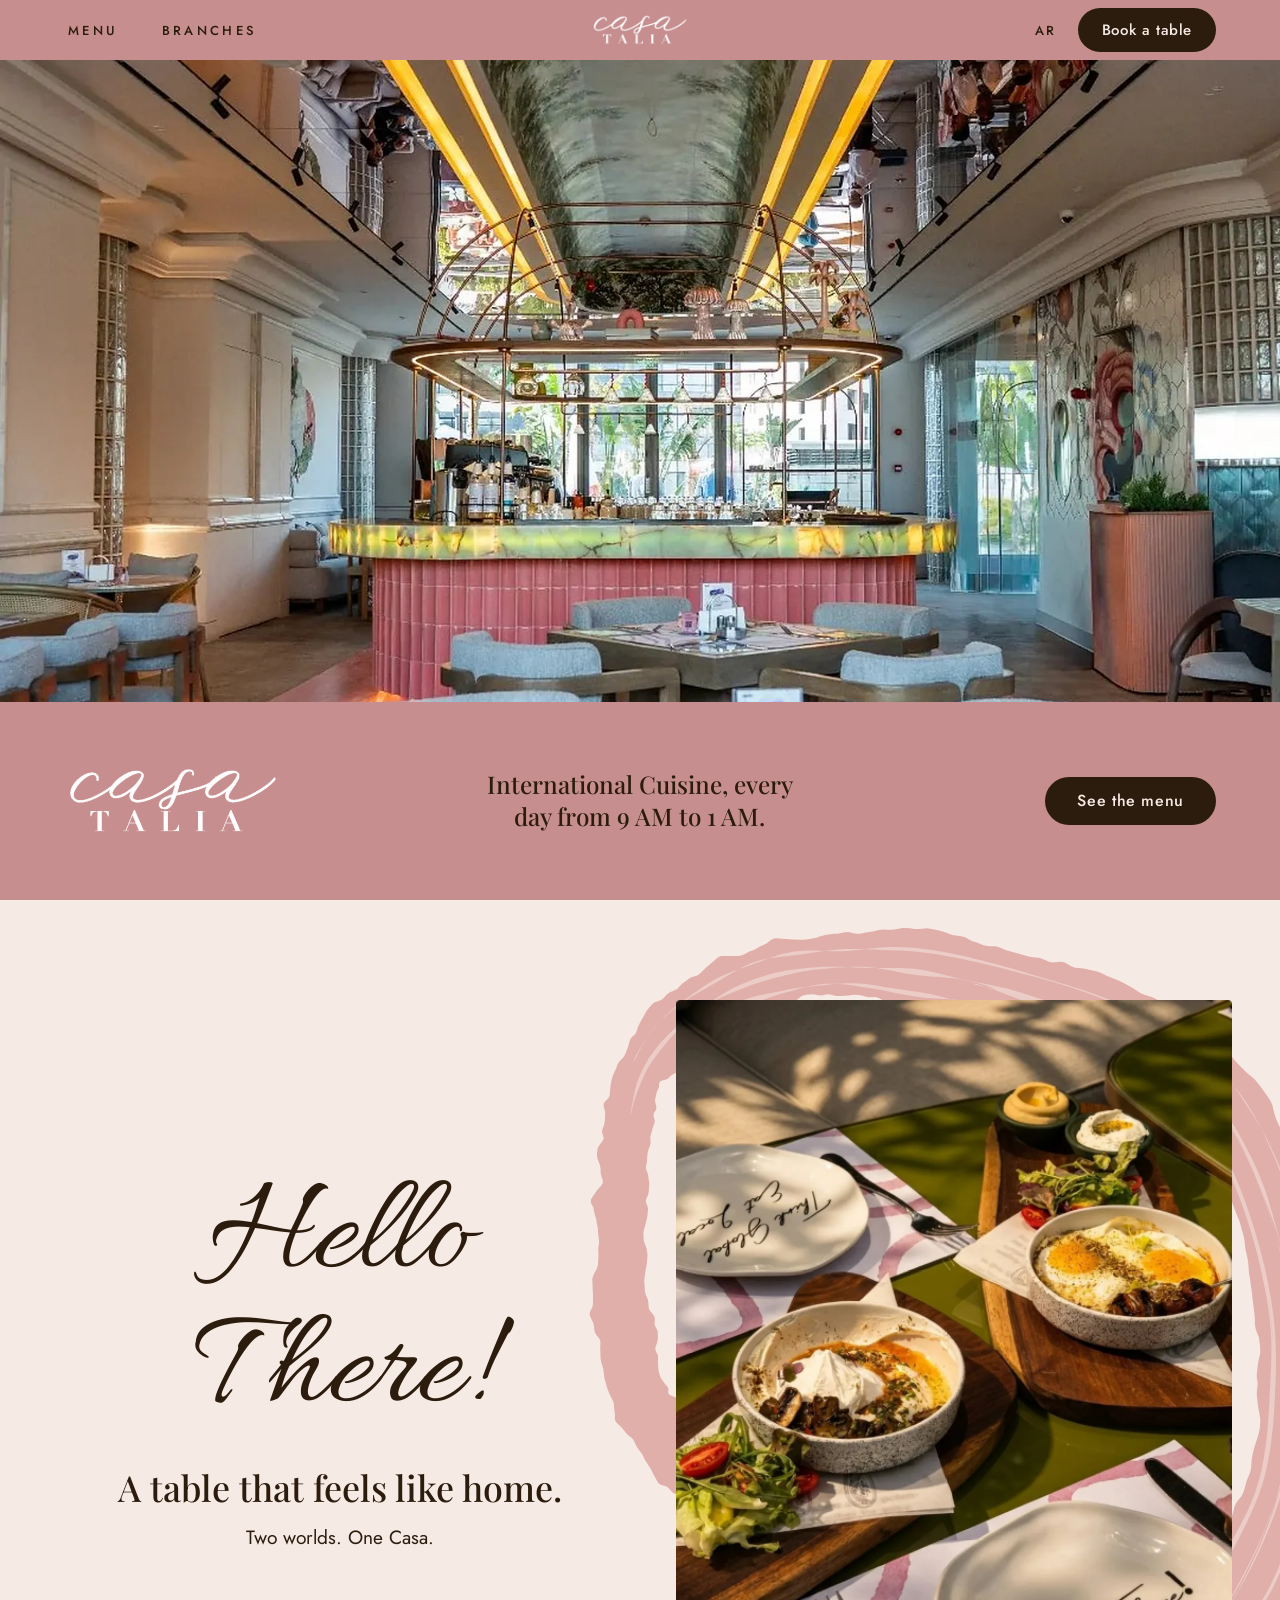
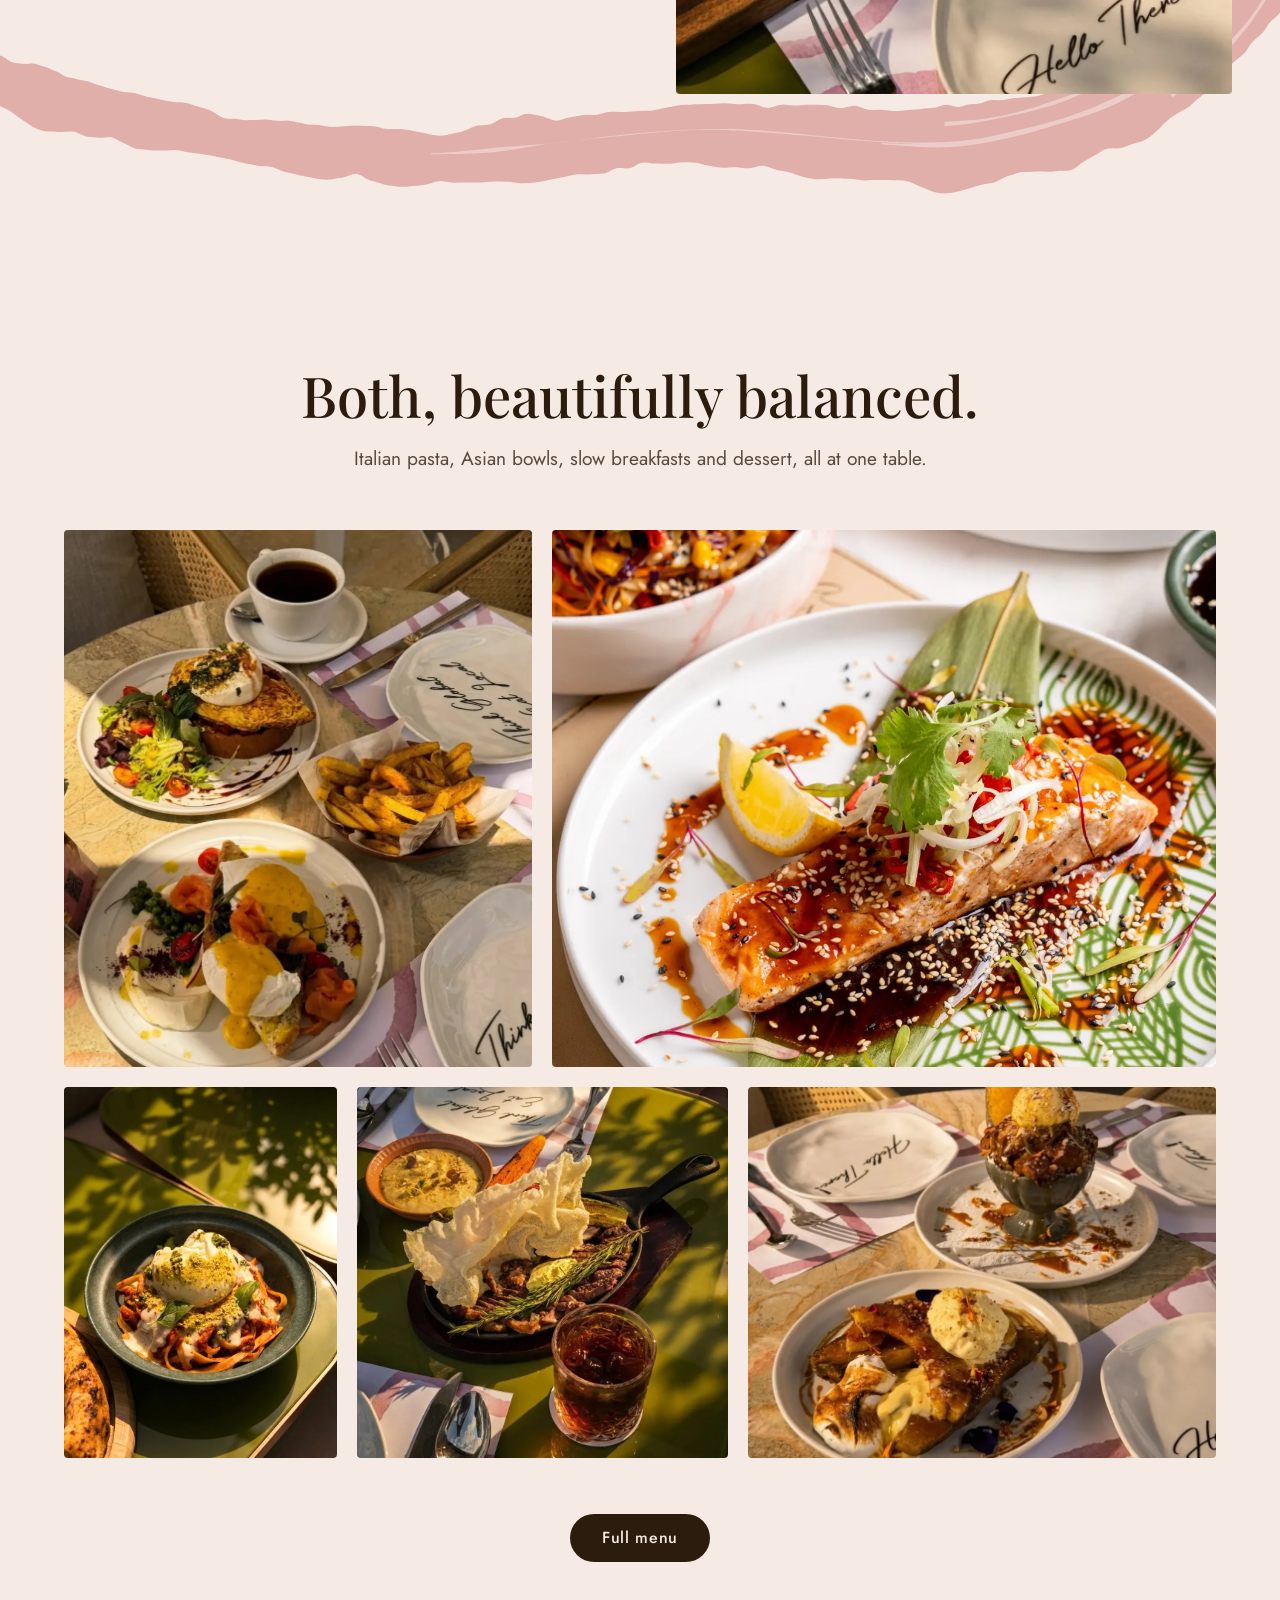
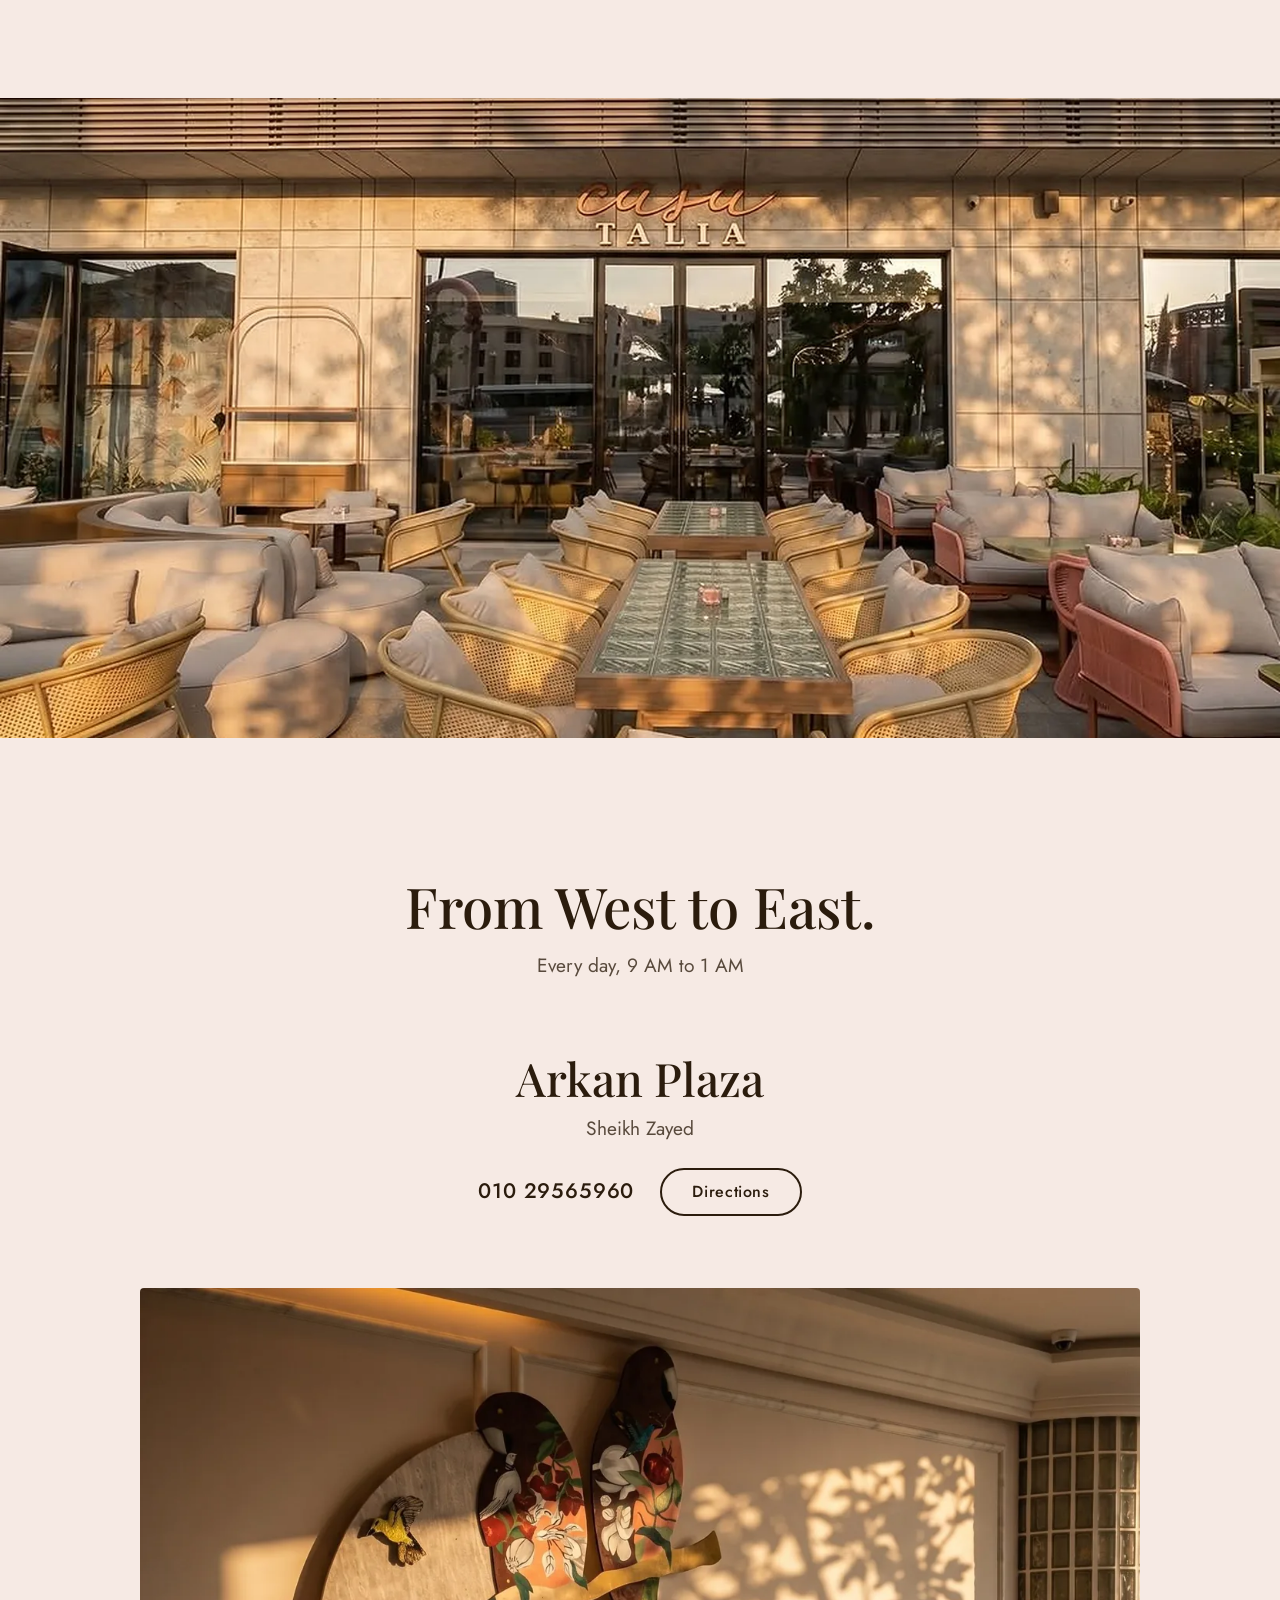
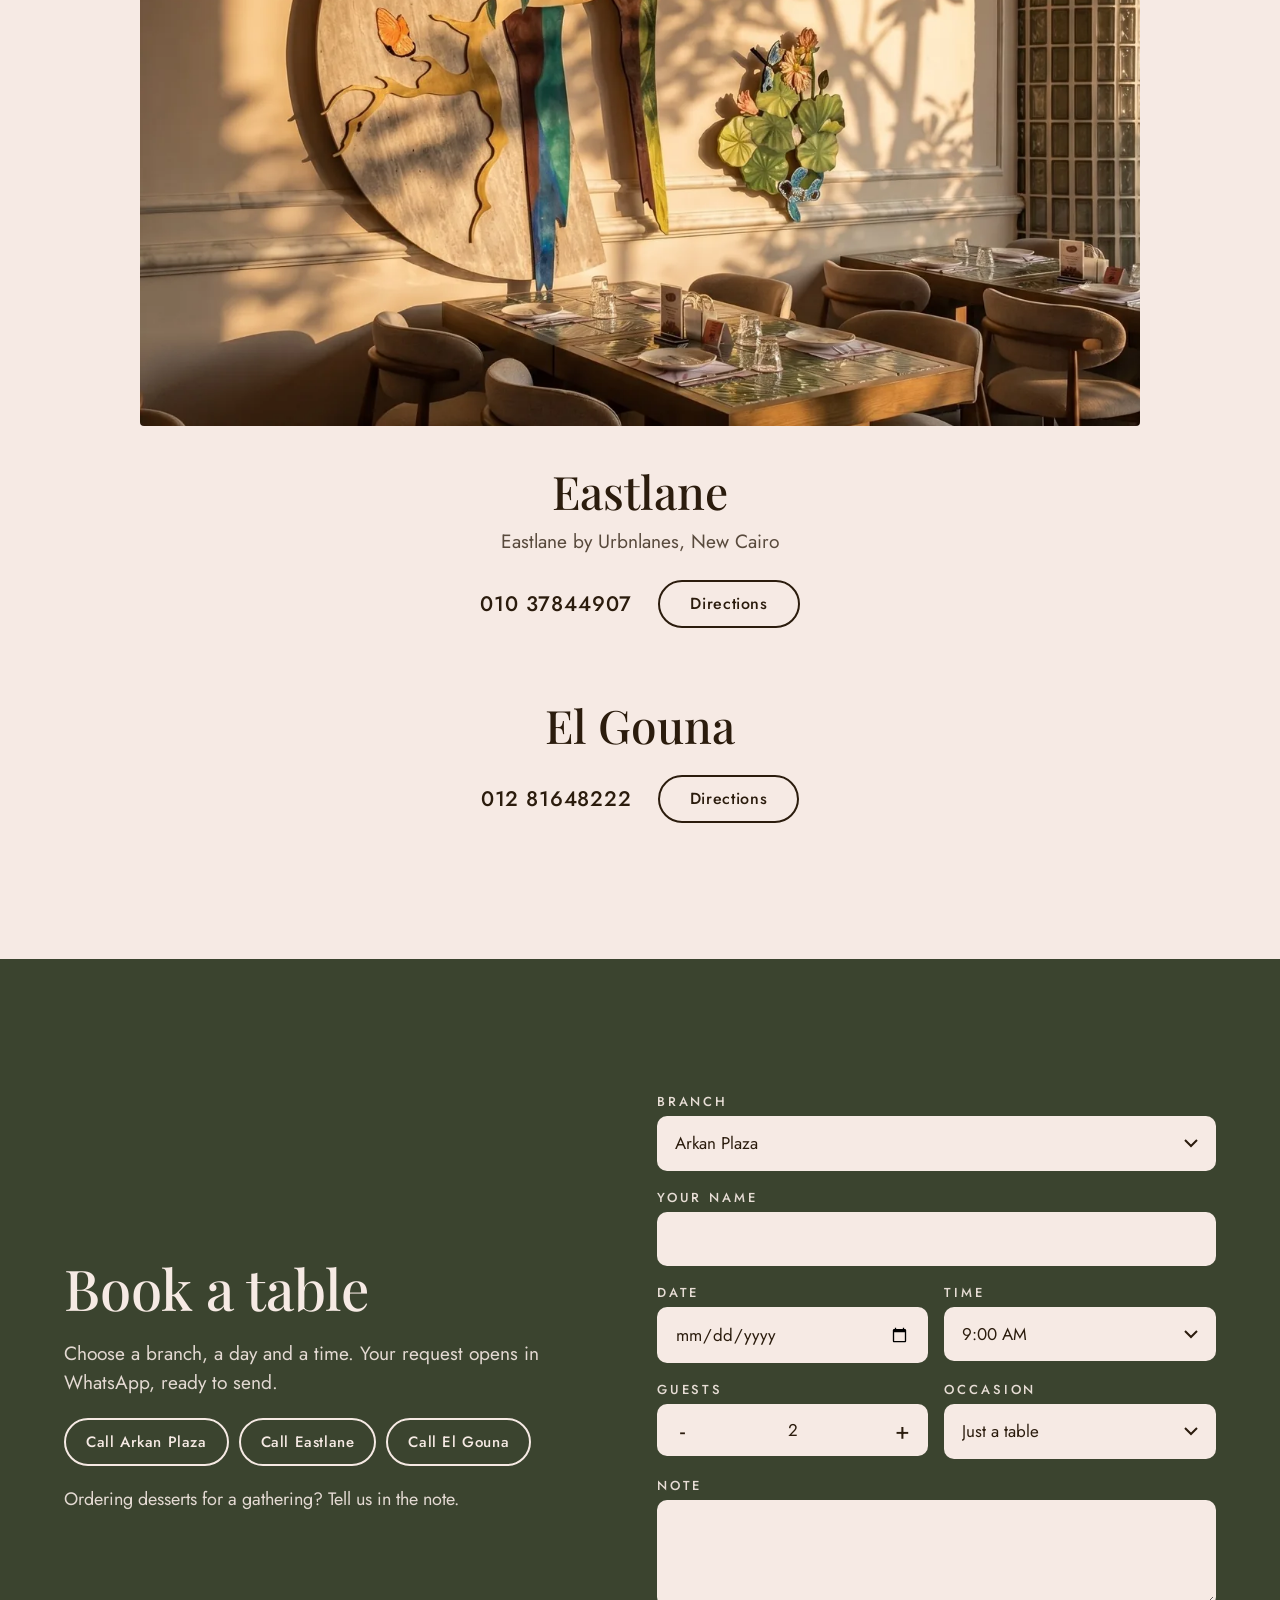
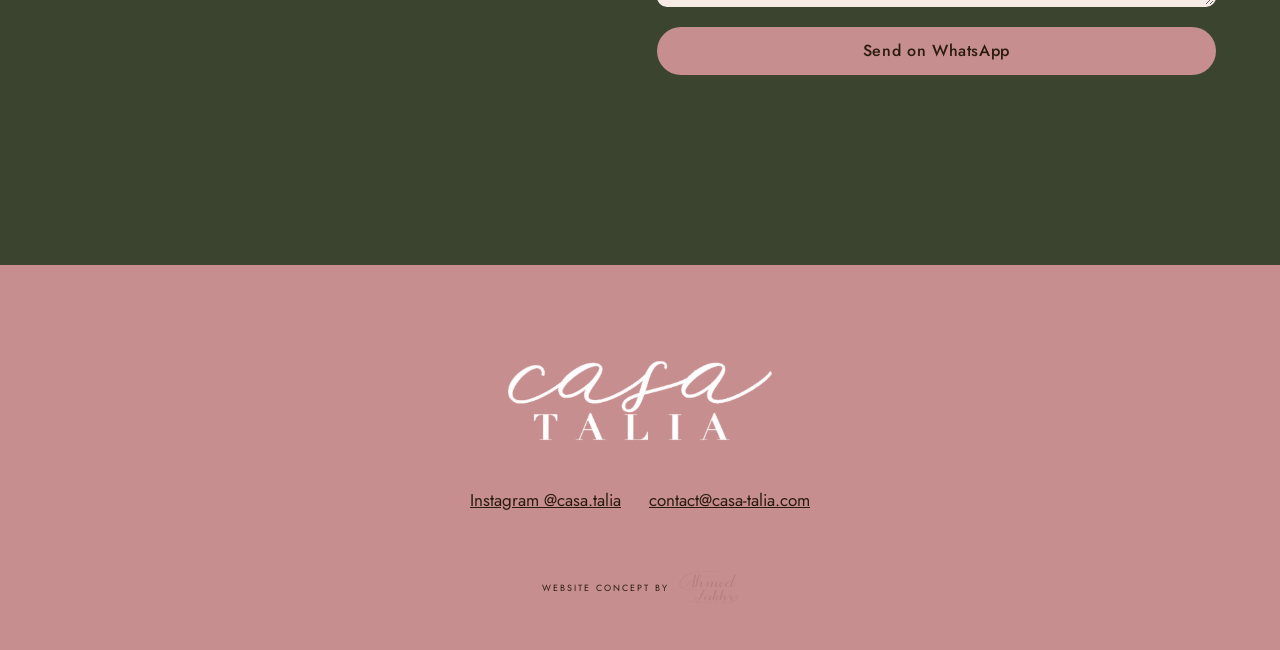
==== commit 6216313f: "Calmer motion" ====
--- a/index.html
+++ b/index.html
@@ -31,9 +31,9 @@
 try{Promise.all(['500 1em "Playfair Display"','600 1em "Playfair Display"','400 1em Jost','500 1em Jost','400 1em Allura'].map(function(f){return document.fonts.load(f)})).then(rel,rel)}catch(e){rel()}
 setTimeout(rel,1200);
 setTimeout(function(){d.classList.remove('veil','hold')},4200)})();</script>
-<link rel="stylesheet" href="fonts.css?v=5">
-<link rel="stylesheet" href="style.css?v=5">
-<script src="site.js?v=5" defer></script>
+<link rel="stylesheet" href="fonts.css?v=6">
+<link rel="stylesheet" href="style.css?v=6">
+<script src="site.js?v=6" defer></script>
 <script type="application/ld+json">{"@context": "https://schema.org", "@type": "Restaurant", "@id": "https://ahmedfakhr1.github.io/casatalia-preview/#casa-talia", "name": "Casa Talia", "description": "International Cuisine with branches at Arkan Plaza in Sheikh Zayed, Eastlane in New Cairo and El Gouna.", "url": "https://ahmedfakhr1.github.io/casatalia-preview/", "image": "https://ahmedfakhr1.github.io/casatalia-preview/img/og.jpg", "logo": "https://ahmedfakhr1.github.io/casatalia-preview/img/logo-ink.png", "servesCuisine": "International", "telephone": "+201029565960", "email": "contact@casa-talia.com", "hasMenu": "https://ahmedfakhr1.github.io/casatalia-preview/menu.html", "sameAs": ["https://www.instagram.com/casa.talia/", "https://www.facebook.com/casataliaegypt"], "address": {"@type": "PostalAddress", "streetAddress": "Arkan Plaza", "addressLocality": "Sheikh Zayed", "addressCountry": "EG"}, "geo": {"@type": "GeoCoordinates", "latitude": 30.0188851, "longitude": 31.0046997}, "hasMap": "https://www.google.com/maps/place/Casa+Talia/@30.0188851,31.0046997,17z", "openingHoursSpecification": [{"@type": "OpeningHoursSpecification", "dayOfWeek": ["Monday", "Tuesday", "Wednesday", "Thursday", "Friday", "Saturday", "Sunday"], "opens": "09:00", "closes": "01:00"}], "department": [{"@type": "Restaurant", "name": "Casa Talia Eastlane", "telephone": "+201037844907", "hasMap": "https://www.google.com/maps/place/Casa+Talia/@30.0258026,31.4841671,17z", "address": {"@type": "PostalAddress", "streetAddress": "Eastlane by Urbnlanes", "addressLocality": "New Cairo", "addressCountry": "EG"}, "geo": {"@type": "GeoCoordinates", "latitude": 30.0258026, "longitude": 31.4841671}}, {"@type": "Restaurant", "name": "Casa Talia El Gouna", "telephone": "+201281648222", "hasMap": "https://www.google.com/maps/place/Casa+Talia/@27.4194509,33.6693909,17z", "address": {"@type": "PostalAddress", "addressLocality": "El Gouna", "addressCountry": "EG"}, "geo": {"@type": "GeoCoordinates", "latitude": 27.4194509, "longitude": 33.6693909}}]}</script>
 </head>
 <body>
@@ -233,6 +233,6 @@
   <button class="btn btn-ink" type="button" data-close>Got it</button>
 </dialog>
 <script>addEventListener("load",function(){setTimeout(function(){document.querySelectorAll('img[loading="lazy"]').forEach(function(i){i.loading="eager"})},1e3)})</script>
-<script src="motion.js?v=5" defer></script>
+<script src="motion.js?v=6" defer></script>
 </body>
 </html>
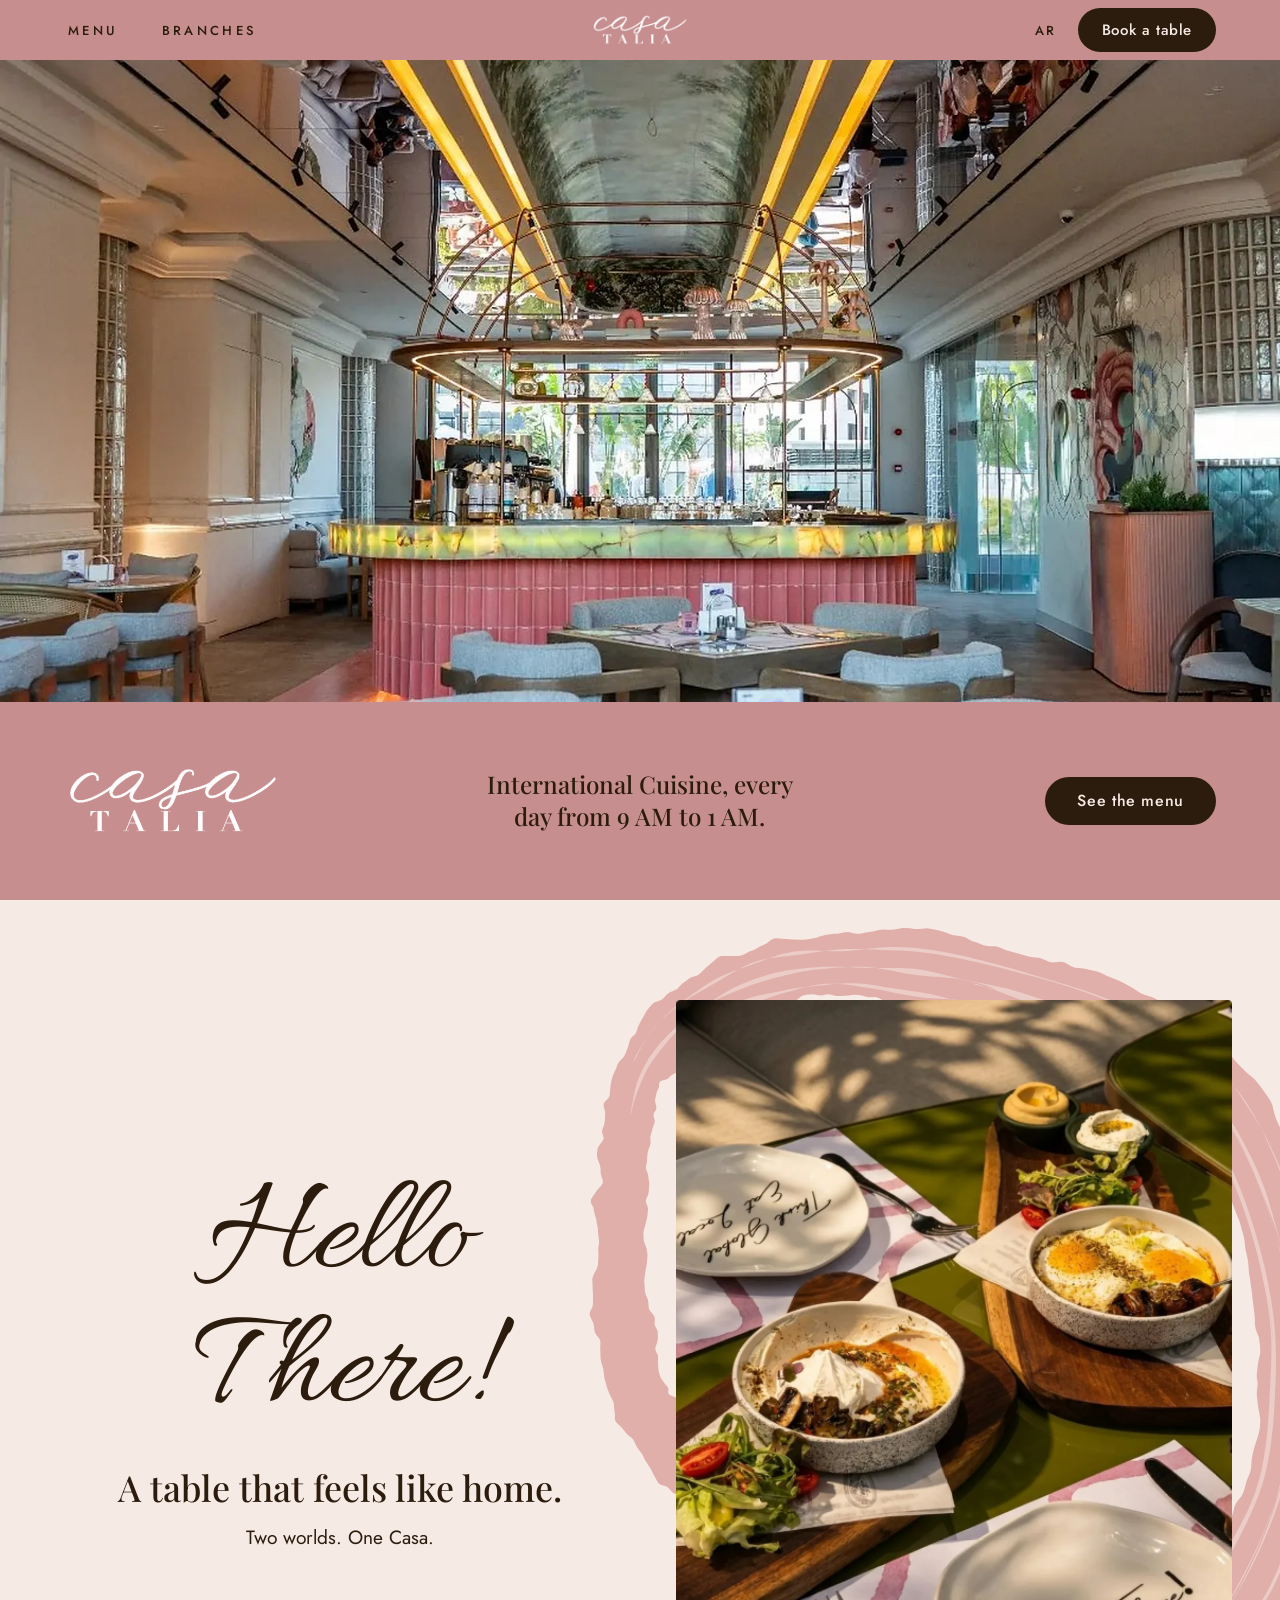
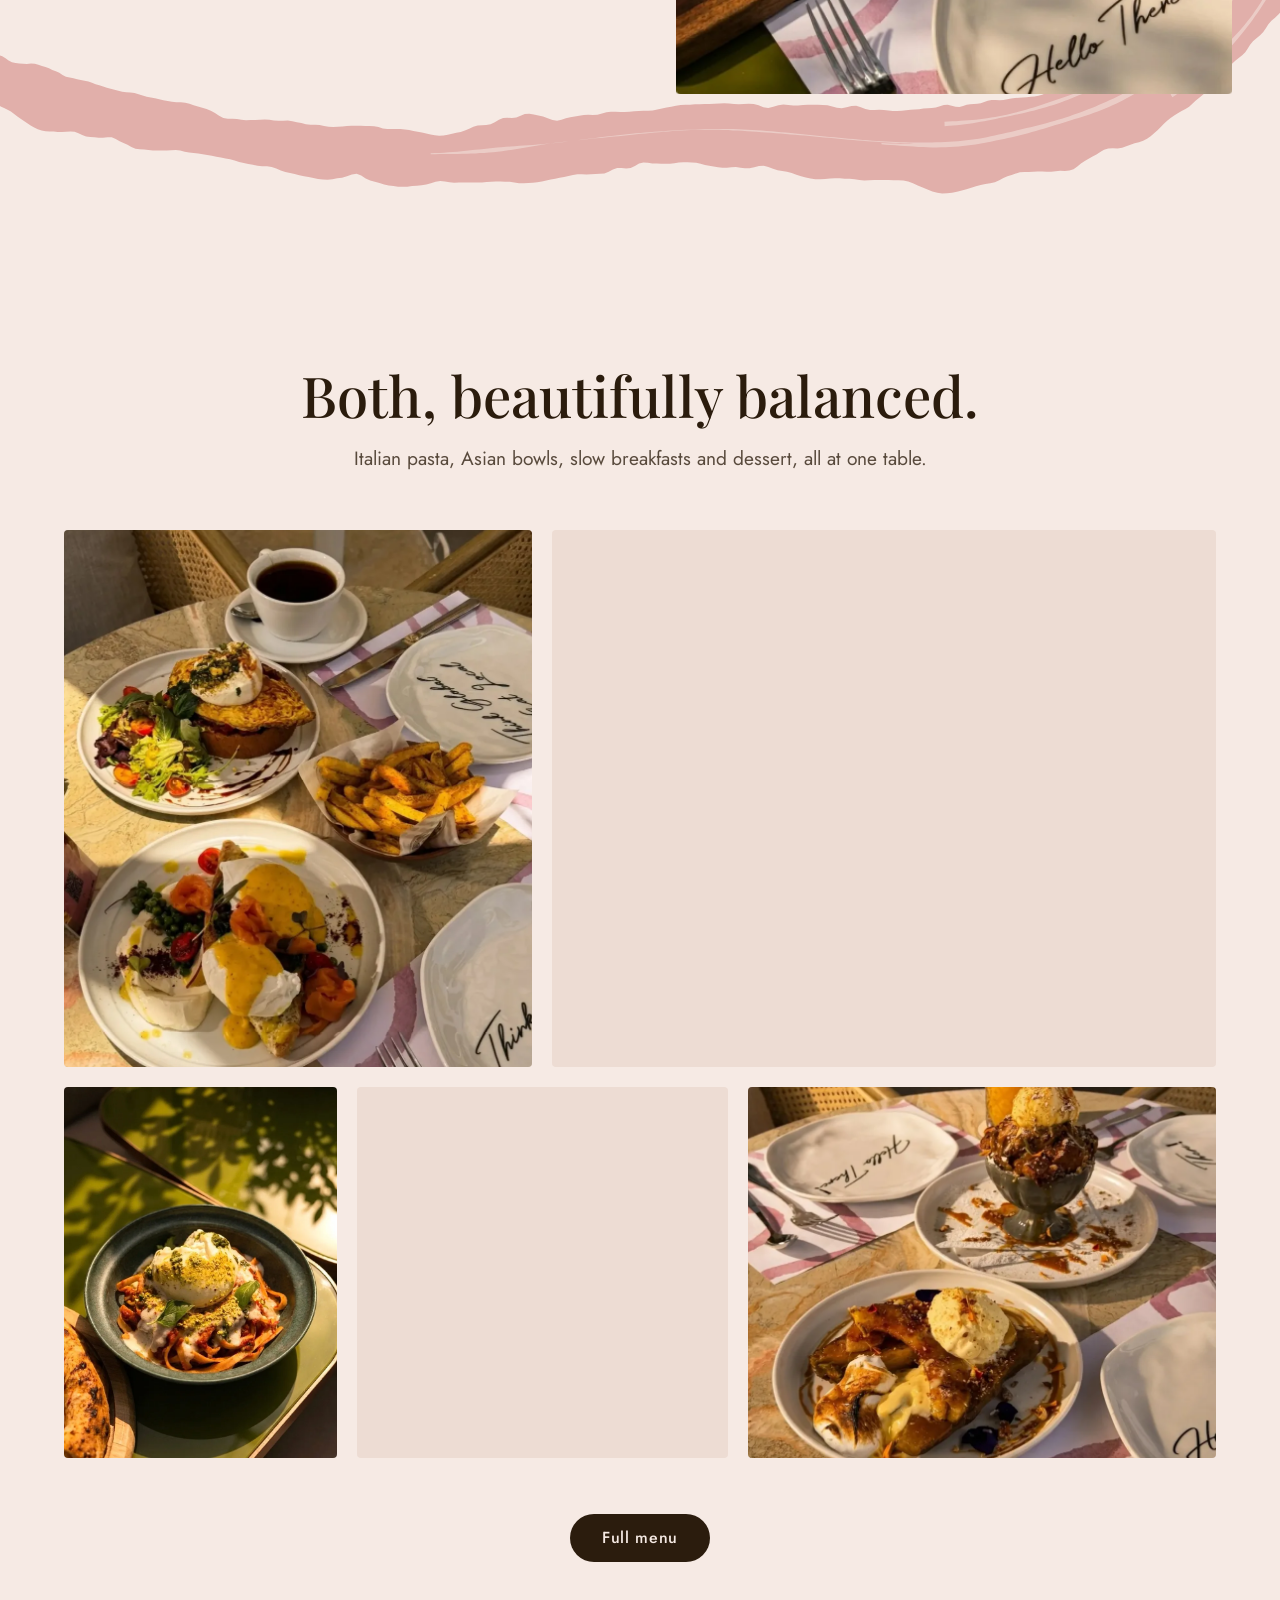
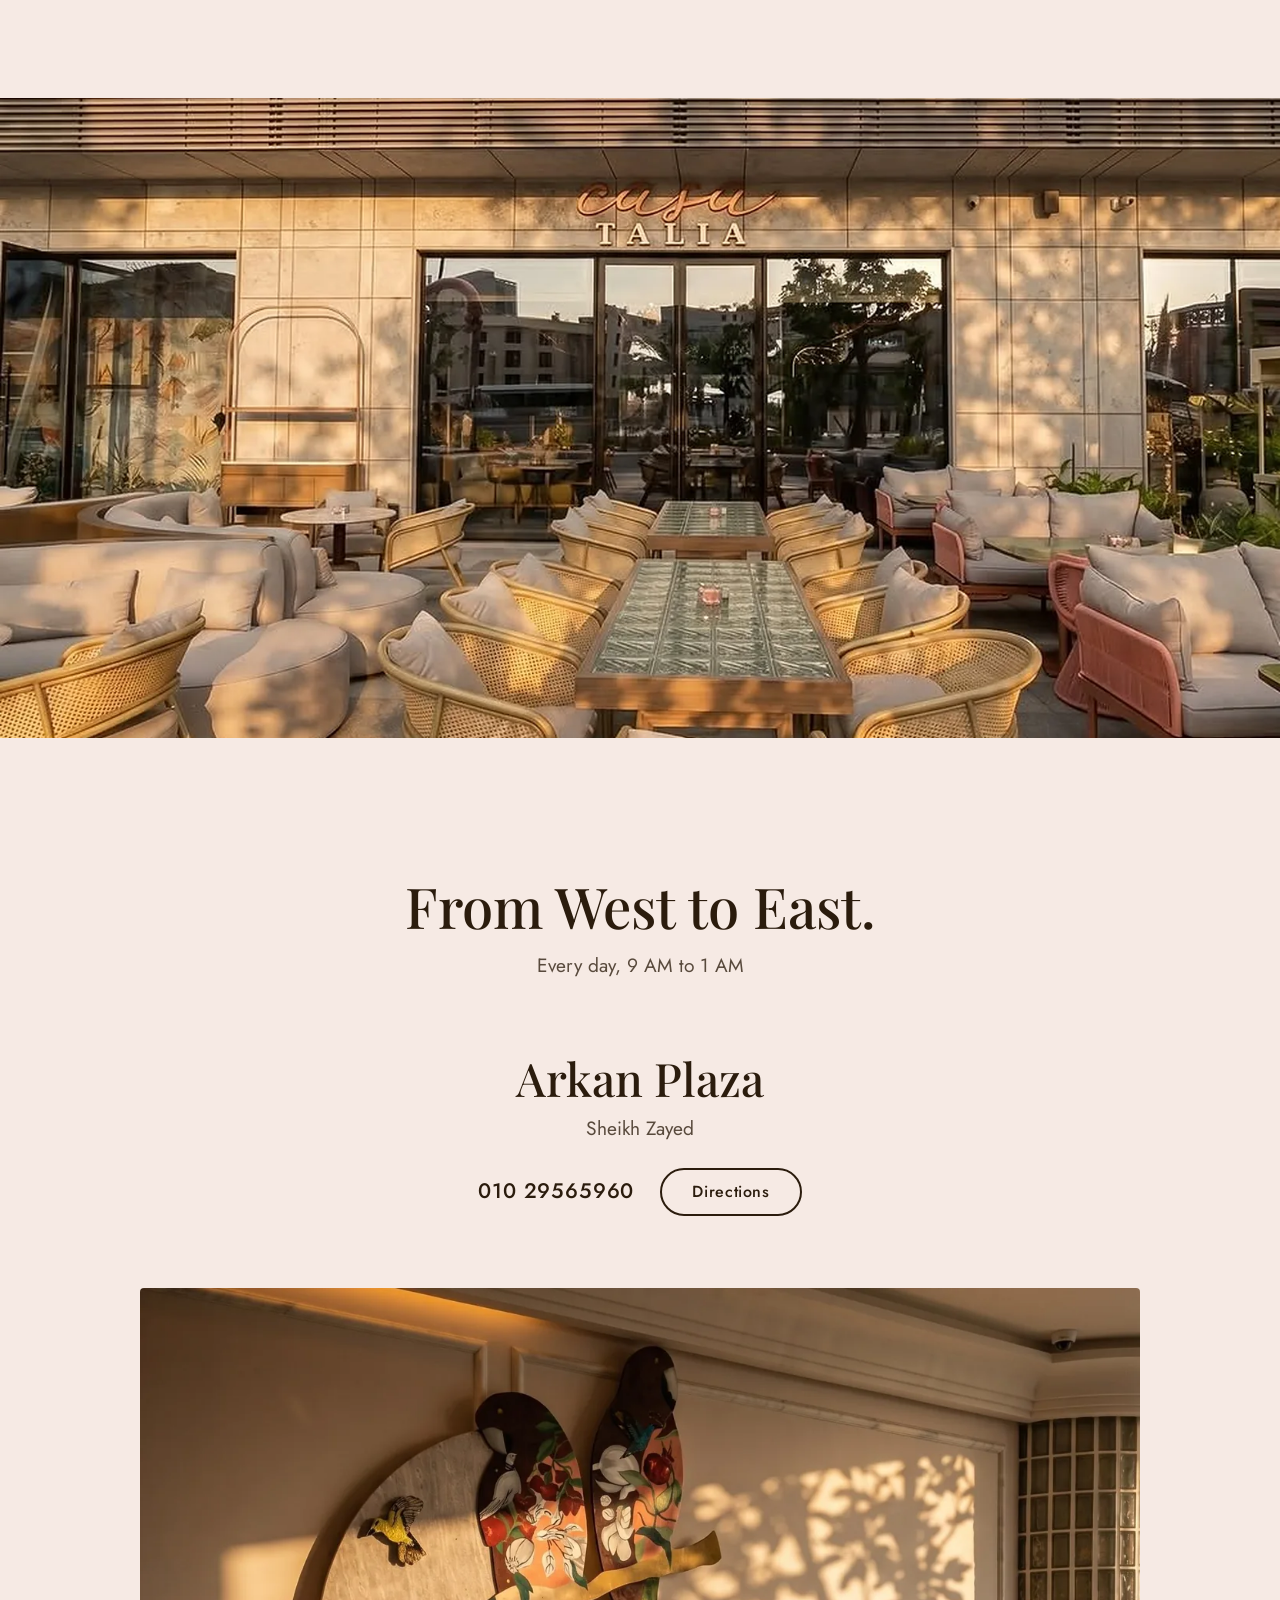
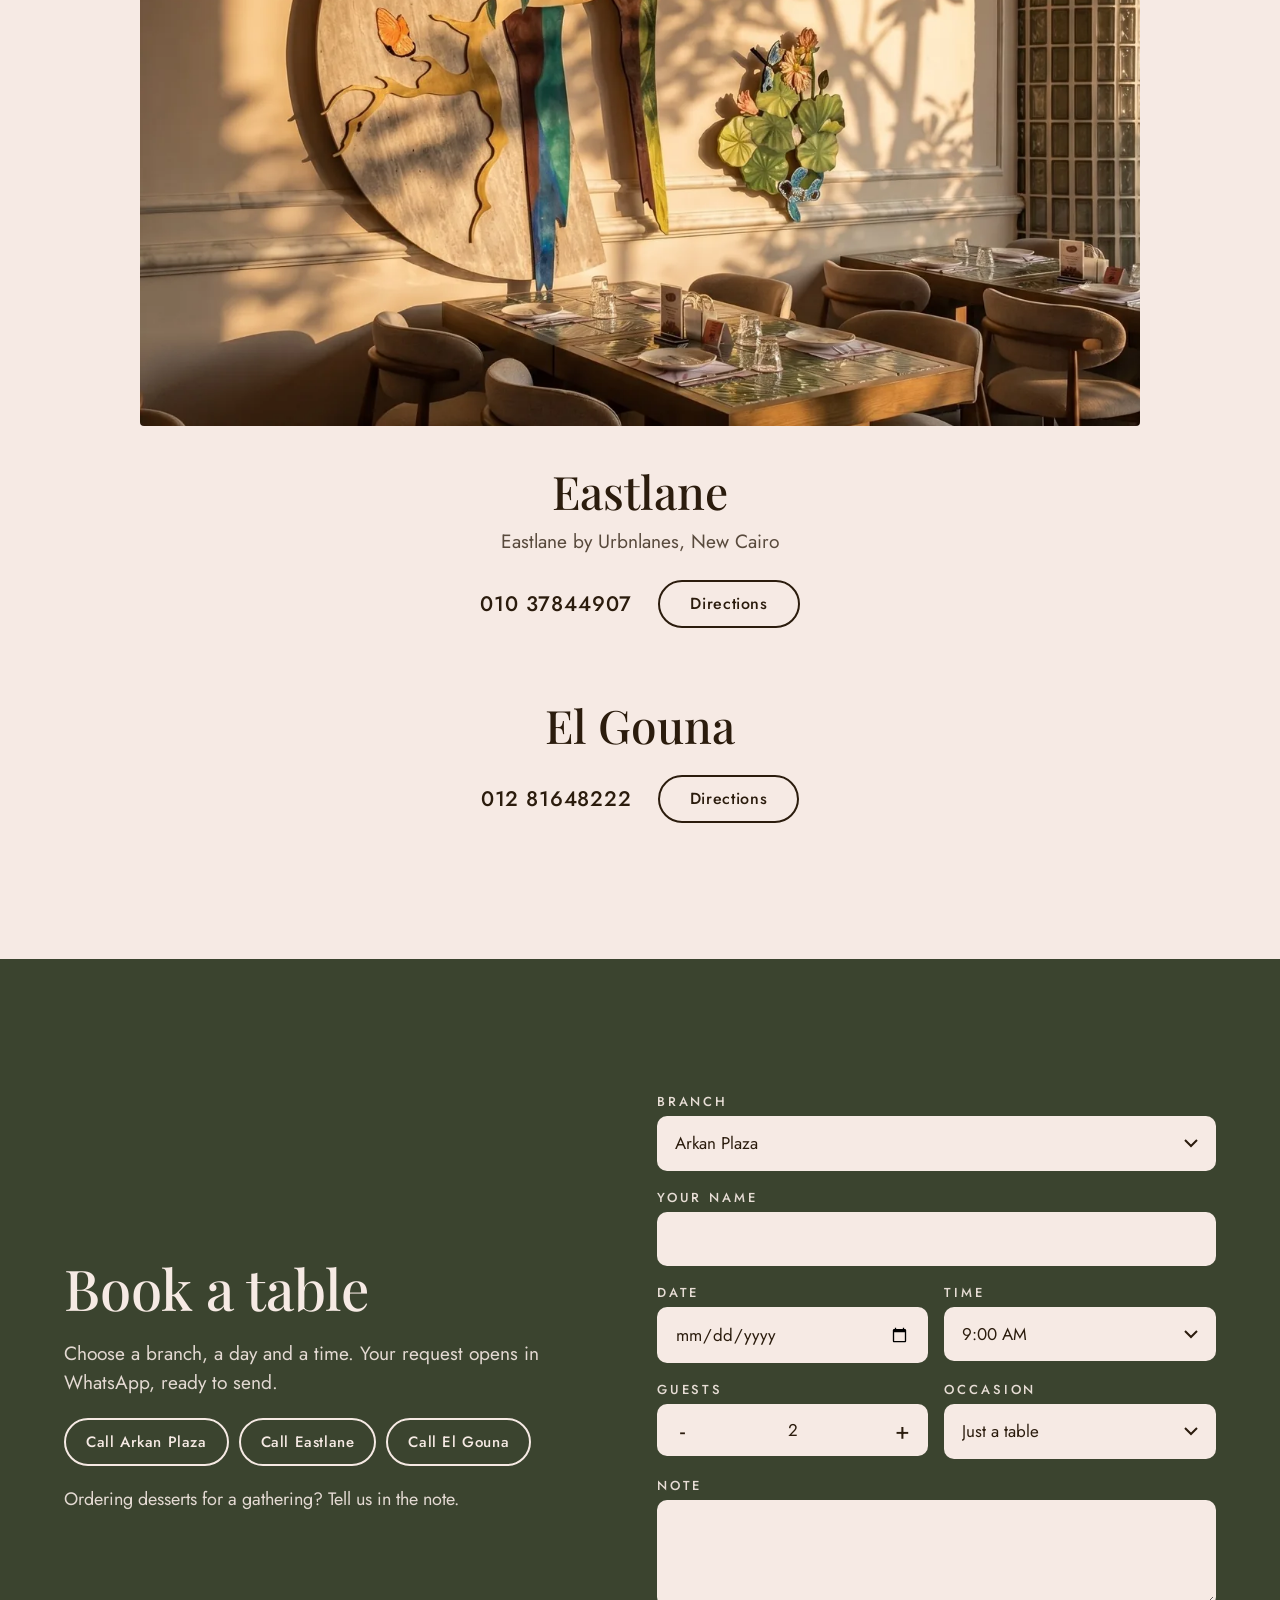
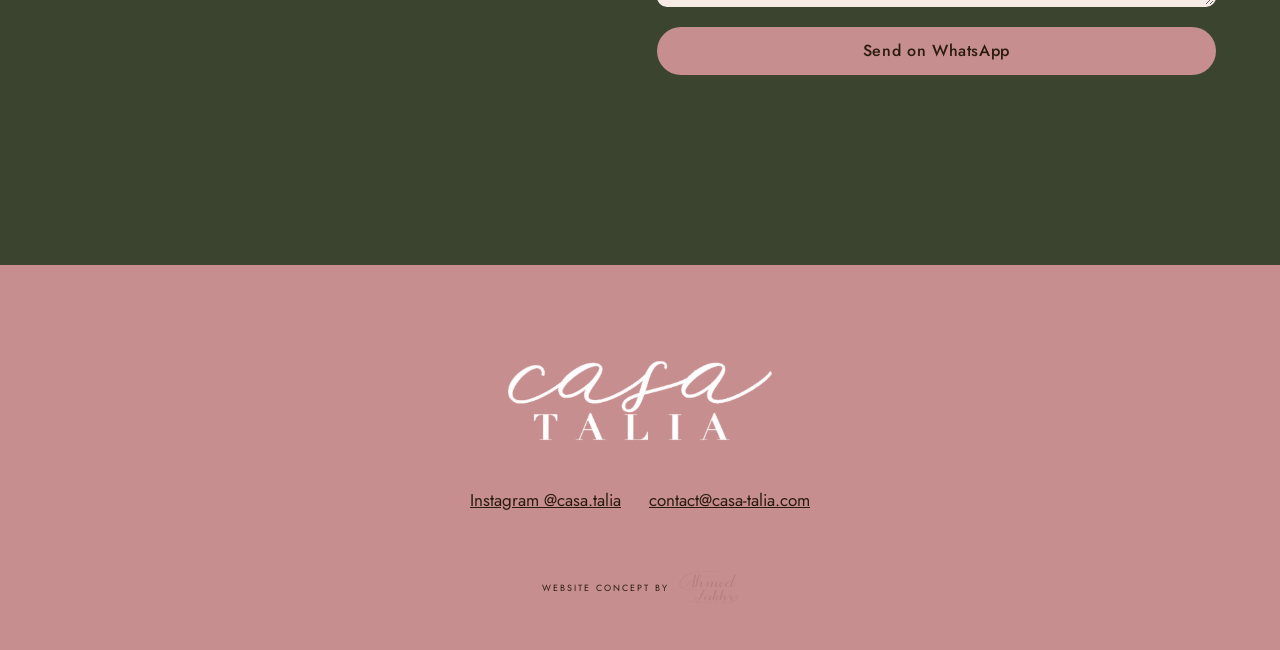
==== commit 7b6b9441: "Slimmer bottom bar" ====
--- a/index.html
+++ b/index.html
@@ -31,9 +31,9 @@
 try{Promise.all(['500 1em "Playfair Display"','600 1em "Playfair Display"','400 1em Jost','500 1em Jost','400 1em Allura'].map(function(f){return document.fonts.load(f)})).then(rel,rel)}catch(e){rel()}
 setTimeout(rel,1200);
 setTimeout(function(){d.classList.remove('veil','hold')},4200)})();</script>
-<link rel="stylesheet" href="fonts.css?v=6">
-<link rel="stylesheet" href="style.css?v=6">
-<script src="site.js?v=6" defer></script>
+<link rel="stylesheet" href="fonts.css?v=7">
+<link rel="stylesheet" href="style.css?v=7">
+<script src="site.js?v=7" defer></script>
 <script type="application/ld+json">{"@context": "https://schema.org", "@type": "Restaurant", "@id": "https://ahmedfakhr1.github.io/casatalia-preview/#casa-talia", "name": "Casa Talia", "description": "International Cuisine with branches at Arkan Plaza in Sheikh Zayed, Eastlane in New Cairo and El Gouna.", "url": "https://ahmedfakhr1.github.io/casatalia-preview/", "image": "https://ahmedfakhr1.github.io/casatalia-preview/img/og.jpg", "logo": "https://ahmedfakhr1.github.io/casatalia-preview/img/logo-ink.png", "servesCuisine": "International", "telephone": "+201029565960", "email": "contact@casa-talia.com", "hasMenu": "https://ahmedfakhr1.github.io/casatalia-preview/menu.html", "sameAs": ["https://www.instagram.com/casa.talia/", "https://www.facebook.com/casataliaegypt"], "address": {"@type": "PostalAddress", "streetAddress": "Arkan Plaza", "addressLocality": "Sheikh Zayed", "addressCountry": "EG"}, "geo": {"@type": "GeoCoordinates", "latitude": 30.0188851, "longitude": 31.0046997}, "hasMap": "https://www.google.com/maps/place/Casa+Talia/@30.0188851,31.0046997,17z", "openingHoursSpecification": [{"@type": "OpeningHoursSpecification", "dayOfWeek": ["Monday", "Tuesday", "Wednesday", "Thursday", "Friday", "Saturday", "Sunday"], "opens": "09:00", "closes": "01:00"}], "department": [{"@type": "Restaurant", "name": "Casa Talia Eastlane", "telephone": "+201037844907", "hasMap": "https://www.google.com/maps/place/Casa+Talia/@30.0258026,31.4841671,17z", "address": {"@type": "PostalAddress", "streetAddress": "Eastlane by Urbnlanes", "addressLocality": "New Cairo", "addressCountry": "EG"}, "geo": {"@type": "GeoCoordinates", "latitude": 30.0258026, "longitude": 31.4841671}}, {"@type": "Restaurant", "name": "Casa Talia El Gouna", "telephone": "+201281648222", "hasMap": "https://www.google.com/maps/place/Casa+Talia/@27.4194509,33.6693909,17z", "address": {"@type": "PostalAddress", "addressLocality": "El Gouna", "addressCountry": "EG"}, "geo": {"@type": "GeoCoordinates", "latitude": 27.4194509, "longitude": 33.6693909}}]}</script>
 </head>
 <body>
@@ -233,6 +233,6 @@
   <button class="btn btn-ink" type="button" data-close>Got it</button>
 </dialog>
 <script>addEventListener("load",function(){setTimeout(function(){document.querySelectorAll('img[loading="lazy"]').forEach(function(i){i.loading="eager"})},1e3)})</script>
-<script src="motion.js?v=6" defer></script>
+<script src="motion.js?v=7" defer></script>
 </body>
 </html>
--- a/style.css
+++ b/style.css
@@ -275,3 +275,4 @@
 
 /* steady */
 .js .rv,.js .fade,html.js .rv:not(.in),.js .rv.in,.js .fade.in{opacity:1!important;transition:none!important;animation:none!important;transform:none!important}
+.dock a,.dock button{min-height:46px;font-size:11px;letter-spacing:.2em}
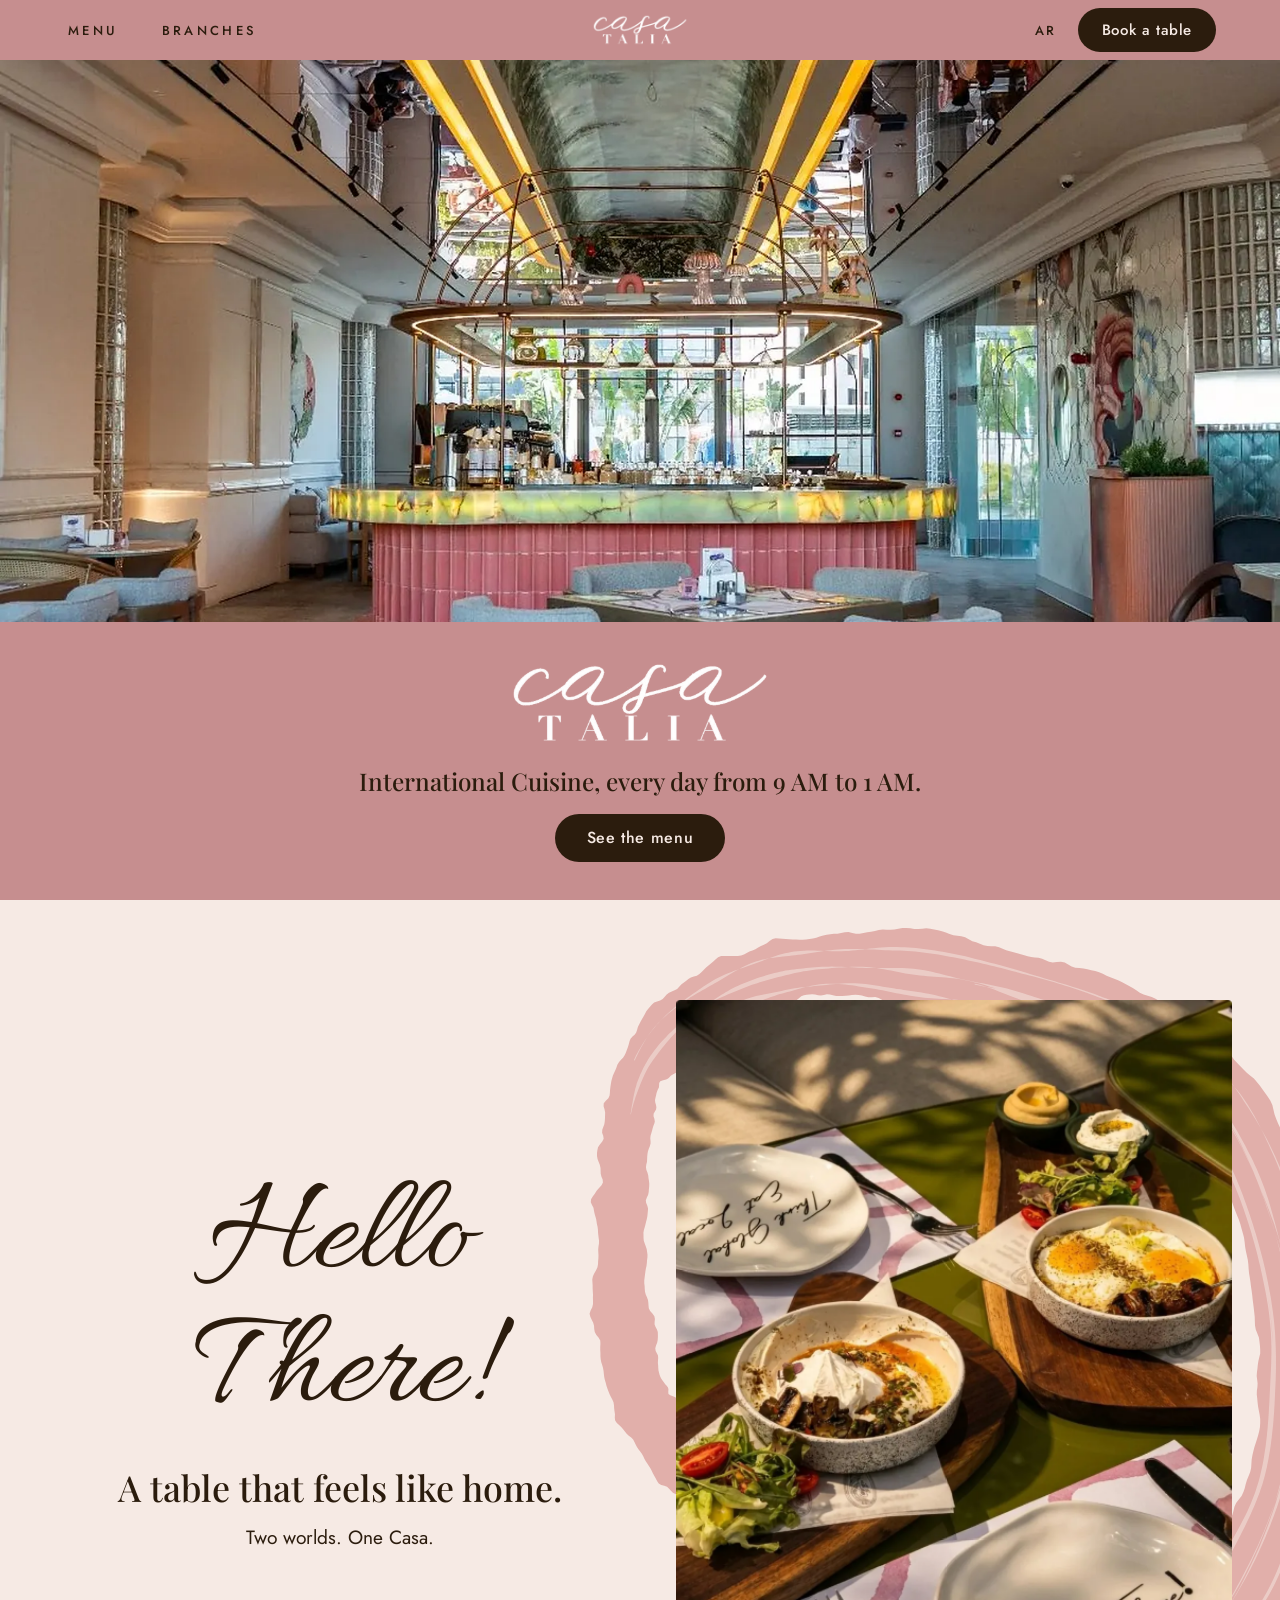
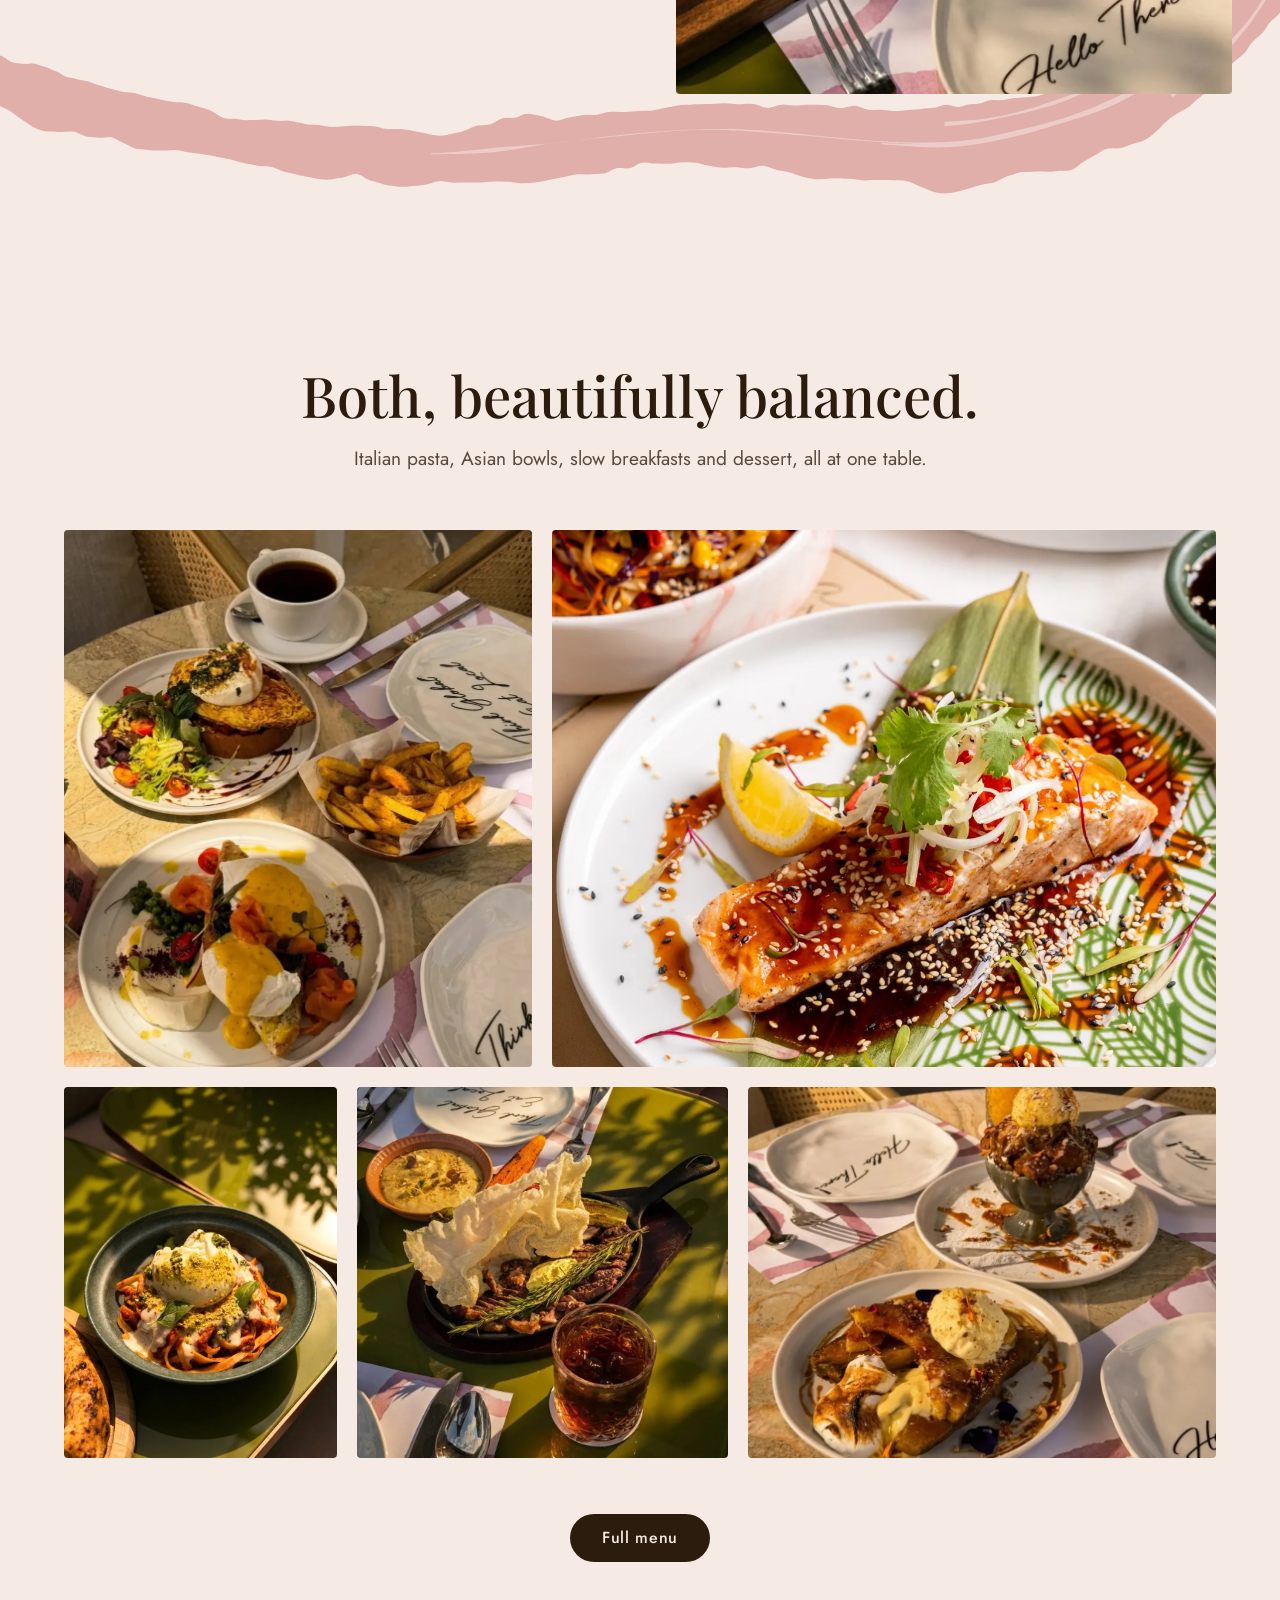
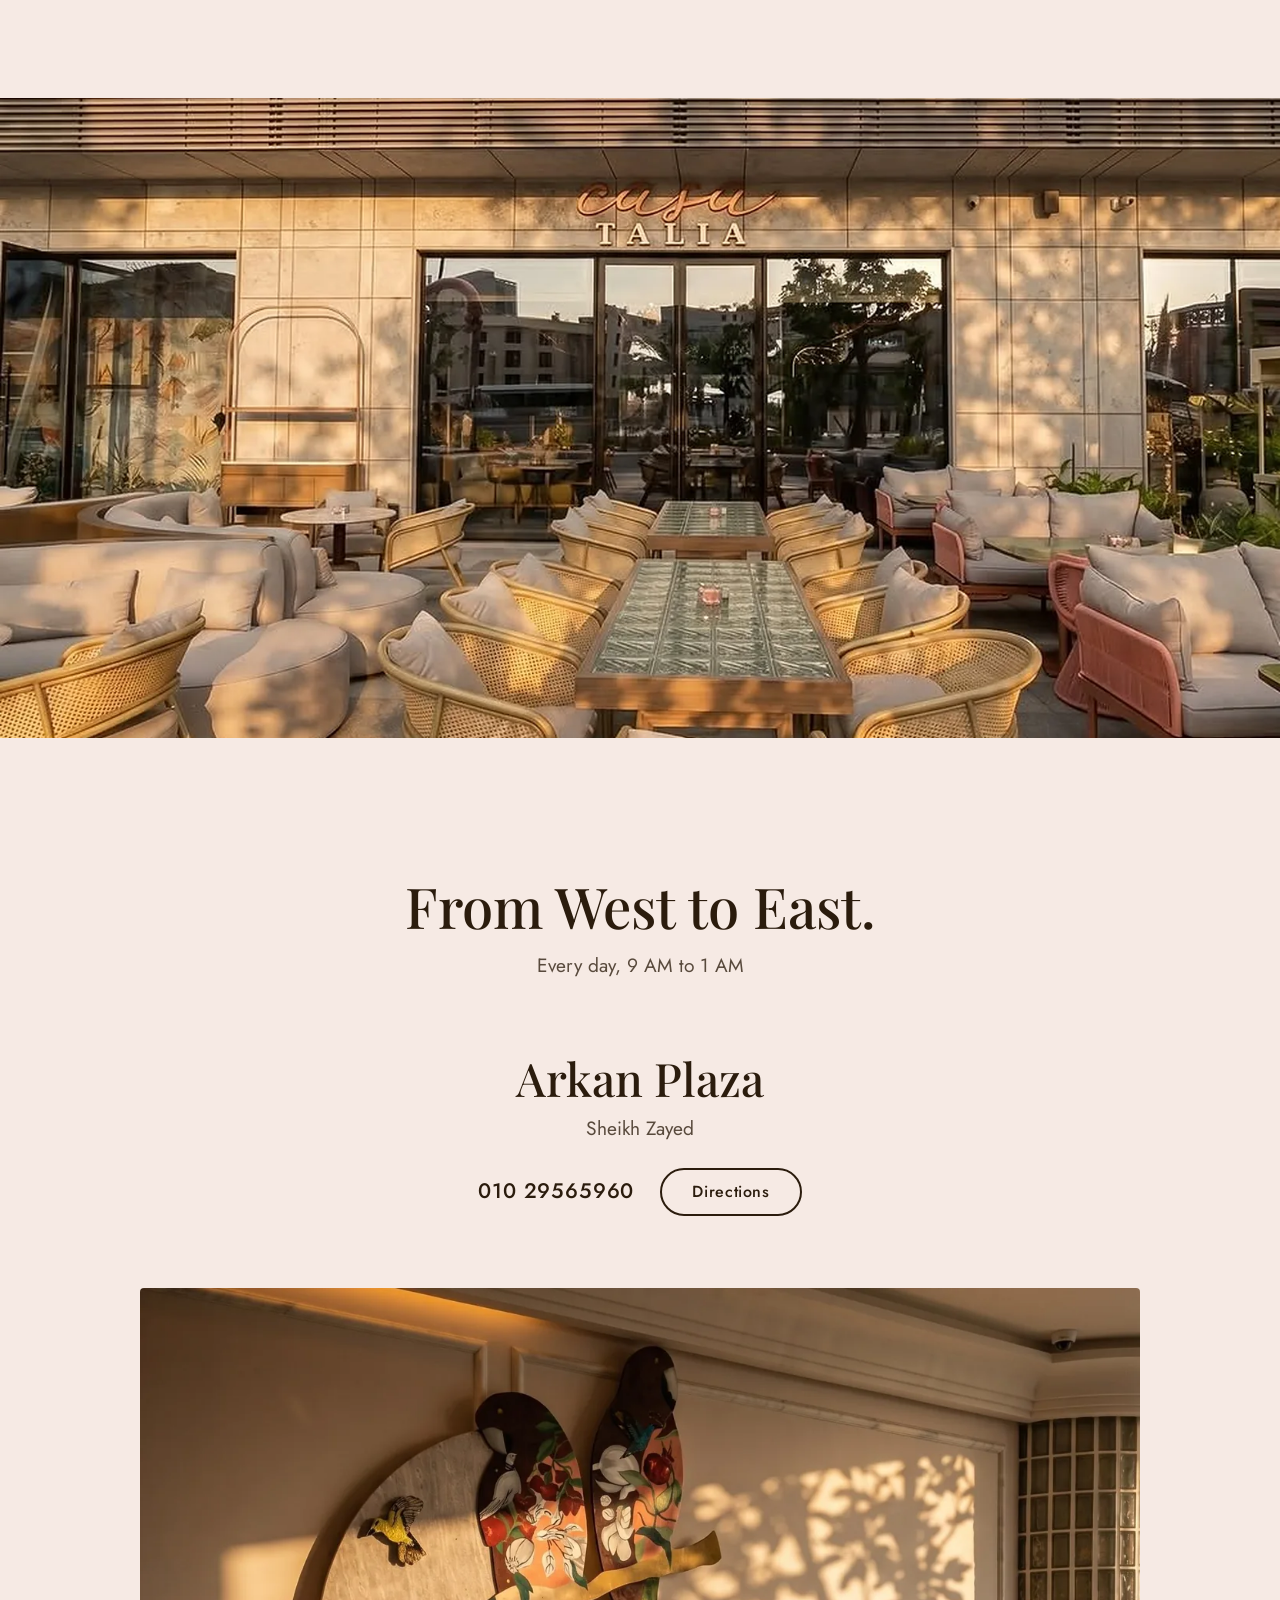
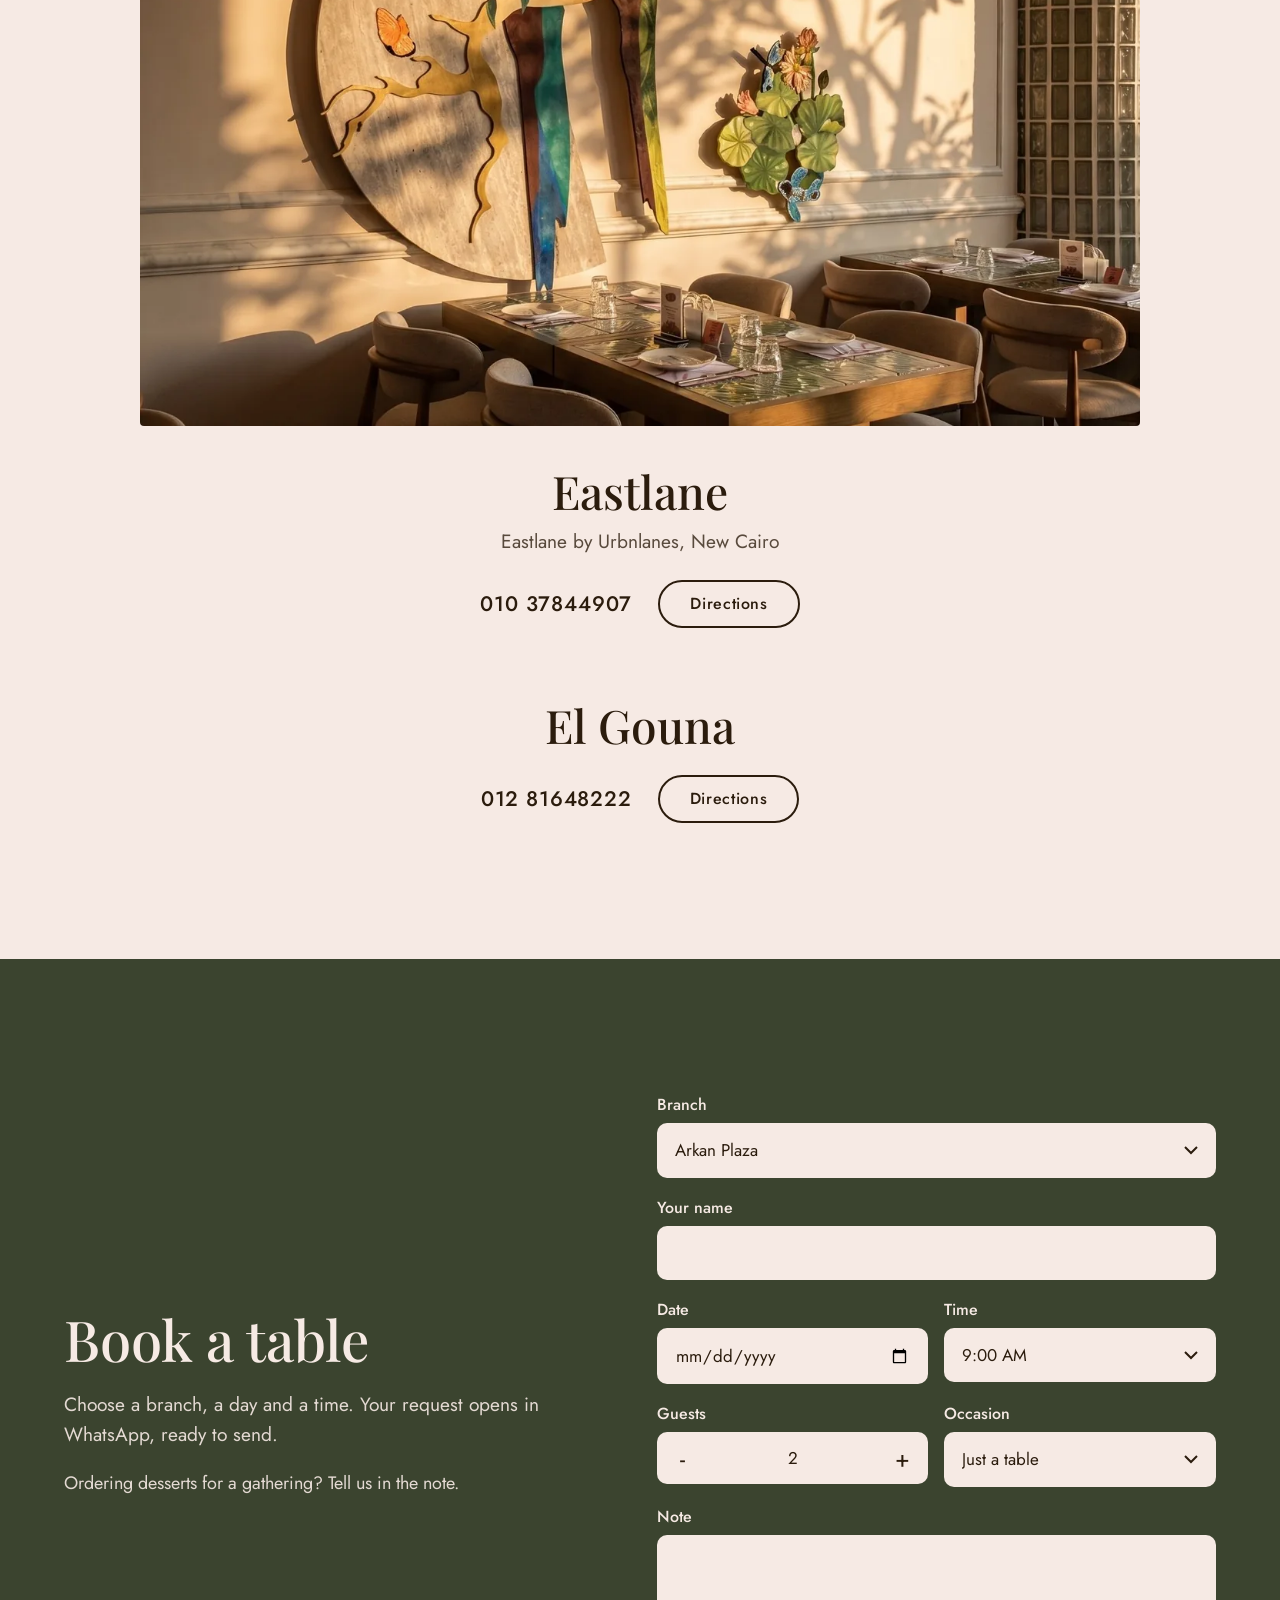
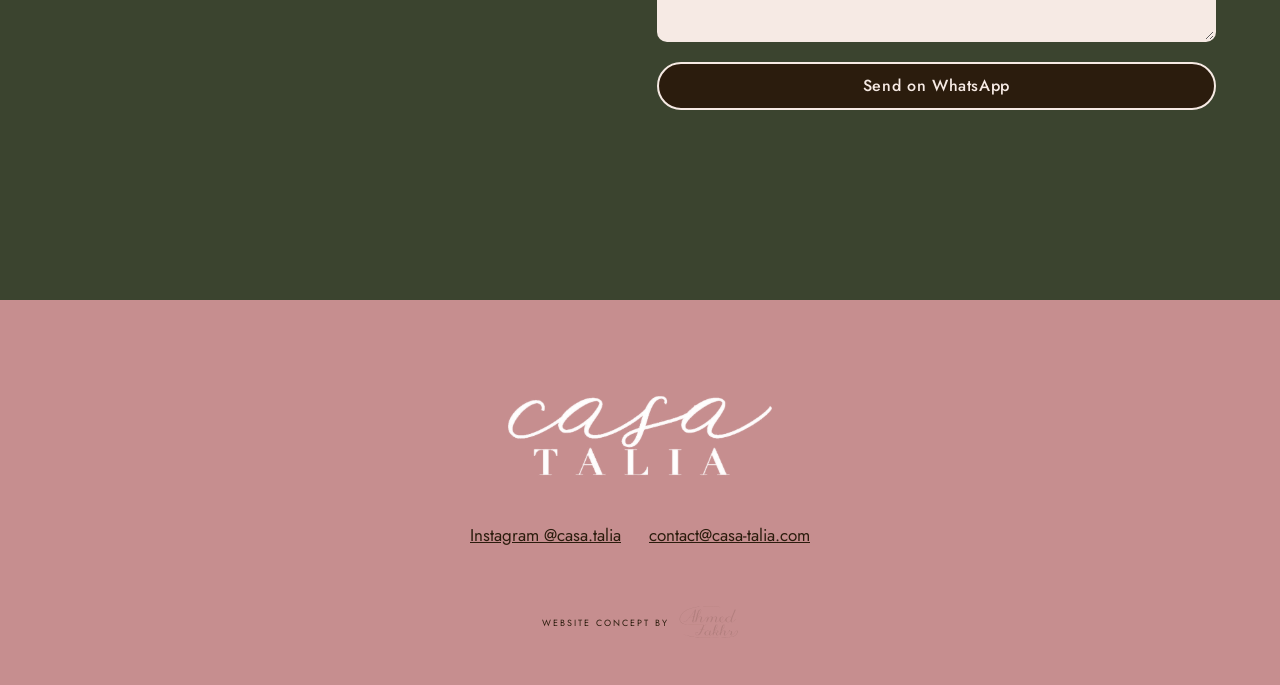
==== commit 4333db9c: "Refine colours, forms and layout" ====
--- a/index.html
+++ b/index.html
@@ -31,9 +31,9 @@
 try{Promise.all(['500 1em "Playfair Display"','600 1em "Playfair Display"','400 1em Jost','500 1em Jost','400 1em Allura'].map(function(f){return document.fonts.load(f)})).then(rel,rel)}catch(e){rel()}
 setTimeout(rel,1200);
 setTimeout(function(){d.classList.remove('veil','hold')},4200)})();</script>
-<link rel="stylesheet" href="fonts.css?v=7">
-<link rel="stylesheet" href="style.css?v=7">
-<script src="site.js?v=7" defer></script>
+<link rel="stylesheet" href="fonts.css?v=8">
+<link rel="stylesheet" href="style.css?v=8">
+<script src="site.js?v=8" defer></script>
 <script type="application/ld+json">{"@context": "https://schema.org", "@type": "Restaurant", "@id": "https://ahmedfakhr1.github.io/casatalia-preview/#casa-talia", "name": "Casa Talia", "description": "International Cuisine with branches at Arkan Plaza in Sheikh Zayed, Eastlane in New Cairo and El Gouna.", "url": "https://ahmedfakhr1.github.io/casatalia-preview/", "image": "https://ahmedfakhr1.github.io/casatalia-preview/img/og.jpg", "logo": "https://ahmedfakhr1.github.io/casatalia-preview/img/logo-ink.png", "servesCuisine": "International", "telephone": "+201029565960", "email": "contact@casa-talia.com", "hasMenu": "https://ahmedfakhr1.github.io/casatalia-preview/menu.html", "sameAs": ["https://www.instagram.com/casa.talia/", "https://www.facebook.com/casataliaegypt"], "address": {"@type": "PostalAddress", "streetAddress": "Arkan Plaza", "addressLocality": "Sheikh Zayed", "addressCountry": "EG"}, "geo": {"@type": "GeoCoordinates", "latitude": 30.0188851, "longitude": 31.0046997}, "hasMap": "https://www.google.com/maps/place/Casa+Talia/@30.0188851,31.0046997,17z", "openingHoursSpecification": [{"@type": "OpeningHoursSpecification", "dayOfWeek": ["Monday", "Tuesday", "Wednesday", "Thursday", "Friday", "Saturday", "Sunday"], "opens": "09:00", "closes": "01:00"}], "department": [{"@type": "Restaurant", "name": "Casa Talia Eastlane", "telephone": "+201037844907", "hasMap": "https://www.google.com/maps/place/Casa+Talia/@30.0258026,31.4841671,17z", "address": {"@type": "PostalAddress", "streetAddress": "Eastlane by Urbnlanes", "addressLocality": "New Cairo", "addressCountry": "EG"}, "geo": {"@type": "GeoCoordinates", "latitude": 30.0258026, "longitude": 31.4841671}}, {"@type": "Restaurant", "name": "Casa Talia El Gouna", "telephone": "+201281648222", "hasMap": "https://www.google.com/maps/place/Casa+Talia/@27.4194509,33.6693909,17z", "address": {"@type": "PostalAddress", "addressLocality": "El Gouna", "addressCountry": "EG"}, "geo": {"@type": "GeoCoordinates", "latitude": 27.4194509, "longitude": 33.6693909}}]}</script>
 </head>
 <body>
@@ -150,11 +150,6 @@
     <div class="book-copy">
       <h2>Book a table</h2>
       <p class="book-lead">Choose a branch, a day and a time. Your request opens in WhatsApp, ready to send.</p>
-      <div class="book-calls">
-        <a class="btn btn-ghost" href="tel:+201029565960">Call Arkan Plaza</a>
-        <a class="btn btn-ghost" href="tel:+201037844907">Call Eastlane</a>
-        <a class="btn btn-ghost" href="tel:+201281648222">Call El Gouna</a>
-      </div>
       <p class="book-note">Ordering desserts for a gathering? Tell us in the note.</p>
     </div>
     <form class="form" id="bookform" novalidate>
@@ -201,7 +196,8 @@
       <div class="field m-full"><label for="f-occ">Occasion</label><select id="f-occ" name="occasion"><option>Just a table</option><option>Birthday</option><option>Gathering or event</option><option>Iftar in Ramadan</option></select></div>
       <div class="field full"><label for="f-note">Note</label><textarea id="f-note" name="note" rows="3"></textarea></div>
       <p class="form-err" id="f-err" role="alert" aria-live="polite"></p>
-      <div class="field full"><button class="btn btn-rose btn-wide" type="submit">Send on WhatsApp</button></div>
+      <p class="form-ok" id="f-ok" role="status"></p>
+      <div class="field full"><button class="btn btn-ink btn-wide" type="submit">Send on WhatsApp</button></div>
     </form>
   </div>
 </section>
@@ -233,6 +229,6 @@
   <button class="btn btn-ink" type="button" data-close>Got it</button>
 </dialog>
 <script>addEventListener("load",function(){setTimeout(function(){document.querySelectorAll('img[loading="lazy"]').forEach(function(i){i.loading="eager"})},1e3)})</script>
-<script src="motion.js?v=7" defer></script>
+<script src="motion.js?v=8" defer></script>
 </body>
 </html>
--- a/style.css
+++ b/style.css
@@ -15,10 +15,11 @@
 img{display:block;max-width:100%;height:auto}
 h1,h2,h3,p,ul,figure{margin:0}
 ul{padding:0;list-style:none}
+p{text-wrap:pretty}
 a{color:inherit}
 button,input,select,textarea{font:inherit;color:inherit}
 :focus-visible{outline:3px solid var(--focus);outline-offset:3px}
-.skip{position:fixed;left:12px;top:-80px;z-index:200;background:var(--ink);color:var(--paper);padding:12px 18px;border-radius:8px;text-decoration:none}
+.skip{position:fixed;left:12px;top:-80px;z-index:200;background:var(--ink);color:var(--paper);padding:12px 18px;border-radius:10px;text-decoration:none}
 .skip:focus{top:12px}
 .script{font:400 clamp(64px,11vw,150px)/.95 var(--script);color:var(--ink);text-wrap:balance}
 h2{font:500 clamp(34px,4.4vw,58px)/1.12 var(--serif);text-wrap:balance}
@@ -30,15 +31,12 @@
 .btn:active{transform:scale(.97)}
 .btn-ink{background:var(--ink);color:var(--paper)}
 .btn-line{border-color:var(--ink);color:var(--ink);background:transparent}
-.btn-ghost{border-color:var(--paper);color:var(--paper);background:transparent}
-.btn-rose{background:var(--rose);color:var(--ink)}
+.book .btn-ink{border-color:var(--paper)}
 .btn-sm{min-height:44px;padding:0 22px;font-size:15px}
 .btn-wide{width:100%}
 @media (hover:hover) and (pointer:fine){
   .btn-ink:hover{background:#4a3520}
   .btn-line:hover{background:var(--ink);color:var(--paper)}
-  .btn-ghost:hover{background:var(--paper);color:var(--green)}
-  .btn-rose:hover{background:var(--pink)}
 }
 
 /* intro veil and font hold */
@@ -58,9 +56,9 @@
 .nav-d{display:none}
 .nav-d a{display:inline-flex;align-items:center;min-height:44px;padding:0 4px;margin-right:30px;font:500 13px/1 var(--sans);letter-spacing:.26em;text-transform:uppercase;text-decoration:none;color:var(--ink)}
 .nav-d a[aria-current]{text-decoration:underline;text-underline-offset:8px;text-decoration-thickness:2px}
-.top-logo{justify-self:center;display:flex;align-items:center;height:44px;opacity:0;visibility:hidden;transition:opacity .35s ease,visibility 0s .35s}
+.top-logo{justify-self:center;display:flex;align-items:center;height:44px;opacity:0;visibility:hidden;transition:opacity .25s ease,visibility 0s .25s}
 .top-logo img{height:34px;width:auto}
-.top.logo-on .top-logo,.top-solid .top-logo{opacity:1;visibility:visible;transition:opacity .35s ease}
+.top.logo-on .top-logo,.top-solid .top-logo{opacity:1;visibility:visible;transition:opacity .25s ease}
 .top-r{justify-self:end;display:flex;align-items:center;gap:10px}
 .top-r .btn{display:none}
 .ar{min-width:44px;min-height:44px;padding:0 10px;border:0;background:transparent;cursor:pointer;font:500 13px/1 var(--sans);letter-spacing:.2em;color:var(--ink)}
@@ -70,11 +68,11 @@
 .drawer-x b:nth-child(1){top:21px;transform:rotate(45deg)}.drawer-x b:nth-child(2){top:21px;transform:rotate(-45deg)}
 
 /* drawer */
-.drawer{position:fixed;inset:0;z-index:90;visibility:hidden;transition:visibility 0s .4s}
+.drawer{position:fixed;inset:0;z-index:90;visibility:hidden;transition:visibility 0s .3s}
 .drawer.open{visibility:visible;transition:none}
-.drawer-scrim{position:absolute;inset:0;background:rgba(43,28,13,.45);opacity:0;transition:opacity .35s ease}
+.drawer-scrim{position:absolute;inset:0;background:rgba(43,28,13,.45);opacity:0;transition:opacity .25s ease}
 .drawer.open .drawer-scrim{opacity:1}
-.drawer-panel{z-index:1;position:absolute;inset:0 auto 0 0;width:min(86vw,400px);background:var(--rose);padding:12px 28px 32px;display:flex;flex-direction:column;gap:26px;transform:translateX(-100%);transition:transform .4s cubic-bezier(.23,1,.32,1);overflow:auto}
+.drawer-panel{z-index:1;position:absolute;inset:0 auto 0 0;width:min(86vw,400px);background:var(--rose);padding:12px 28px 32px;display:flex;flex-direction:column;gap:26px;transform:translateX(-100%);transition:transform .3s cubic-bezier(.23,1,.32,1);overflow:auto}
 .drawer.open .drawer-panel{transform:none}
 .drawer-x{margin:0 0 0 -12px}
 .drawer-logo{width:170px;height:auto}
@@ -143,13 +141,11 @@
 .book-copy{display:flex;flex-direction:column;gap:20px}
 .book h2{color:var(--paper)}
 .book-lead{font-size:clamp(18px,1.5vw,21px);max-width:26em;color:rgba(246,234,228,.9)}
-.book-calls{display:flex;flex-wrap:wrap;gap:10px}
-.book-calls .btn{padding:0 20px;font-size:15px}
 .book-note{color:rgba(246,234,228,.9)}
 .form{display:grid;grid-template-columns:repeat(2,minmax(0,1fr));gap:20px 16px;align-content:start}
 .field{display:flex;flex-direction:column;gap:8px;min-width:0}
 .field.full{grid-column:1/-1}
-.field label{font:500 13px/1 var(--sans);letter-spacing:.22em;text-transform:uppercase;color:rgba(246,234,228,.92)}
+.field label{font:500 16px/1.25 var(--sans);letter-spacing:0;text-transform:none;color:var(--paper)}
 .field input,.field select,.field textarea{width:100%;min-height:52px;padding:12px 16px;background:var(--paper);color:var(--ink);border:2px solid transparent;border-radius:10px;font-size:17px;-webkit-appearance:none;appearance:none}
 .field textarea{min-height:104px;resize:vertical}
 .field select{padding-right:44px;background-image:url("data:image/svg+xml,%3Csvg xmlns='http://www.w3.org/2000/svg' width='14' height='9' viewBox='0 0 14 9'%3E%3Cpath d='M1 1l6 6 6-6' fill='none' stroke='%232B1C0D' stroke-width='2'/%3E%3C/svg%3E");background-repeat:no-repeat;background-position:right 16px center}
@@ -160,6 +156,8 @@
 .stepper input::-webkit-outer-spin-button,.stepper input::-webkit-inner-spin-button{-webkit-appearance:none}
 .form-err{grid-column:1/-1;min-height:0;color:var(--pink);font-weight:500}
 .form-err:empty{display:none}
+.form-ok{grid-column:1/-1;font-weight:500;color:var(--paper)}
+.form-ok:empty{display:none}
 
 /* footer */
 .foot{background:var(--rose);color:var(--ink);padding:88px var(--gut) 40px}
@@ -180,14 +178,14 @@
 @media (prefers-reduced-motion:reduce){.sig.on .pen path{animation:none;stroke-dashoffset:0}}
 
 /* phone dock */
-.dock{position:fixed;left:0;right:0;bottom:0;z-index:40;display:grid;grid-template-columns:repeat(3,1fr);background:var(--ink);color:var(--paper);padding-bottom:env(safe-area-inset-bottom);transform:translateY(110%);transition:transform .3s cubic-bezier(.23,1,.32,1)}
+.dock{position:fixed;left:0;right:0;bottom:0;z-index:40;display:grid;grid-template-columns:repeat(3,1fr);background:var(--ink);color:var(--paper);padding-bottom:env(safe-area-inset-bottom);transform:translateY(110%);transition:transform .25s cubic-bezier(.23,1,.32,1)}
 .dock.show{transform:none}
 .dock a,.dock button{display:flex;align-items:center;justify-content:center;min-height:56px;border:0;background:transparent;color:inherit;font:500 13px/1 var(--sans);letter-spacing:.24em;text-transform:uppercase;text-decoration:none;cursor:pointer}
 .dock a[aria-current]{color:var(--pink)}
 .dock{--focus:#E1AFAA}
 
 /* dialogs */
-dialog{border:0;border-radius:14px;padding:30px 28px;background:var(--paper);color:var(--ink);max-width:min(92vw,420px);text-align:center}
+dialog{border:0;border-radius:10px;padding:30px 28px;background:var(--paper);color:var(--ink);max-width:min(92vw,420px);text-align:center}
 dialog::backdrop{background:rgba(43,28,13,.55)}
 dialog p{font:500 22px/1.35 var(--serif);margin-bottom:22px;text-wrap:balance}
 dialog h2{font-size:34px;margin-bottom:12px}
@@ -237,11 +235,9 @@
   .nav-d{display:block}
   .top-r .btn{display:inline-flex}
   .top{grid-template-columns:1fr auto 1fr}
-  .hero-band{display:grid;grid-template-columns:1fr auto 1fr;align-items:center;gap:32px;padding:clamp(18px,3.4svh,40px) var(--gut);min-height:clamp(150px,22svh,230px)}
-  .hero-logo{justify-self:start}
-  .hero-logo img{width:clamp(180px,17vw,270px)}
-  .hero-line{font-size:clamp(22px,1.9vw,30px);max-width:15em}
-  .hero-band .btn{justify-self:end}
+  .hero-band{gap:clamp(10px,1.8svh,18px);padding:clamp(22px,3.8svh,40px) var(--gut) clamp(24px,4.2svh,44px)}
+  .hero-logo img{width:clamp(220px,min(21vw,33svh),340px)}
+  .hero-line{font-size:clamp(22px,1.9vw,30px);max-width:none}
   .loop-narrow{display:none}.loop-wide{display:block}
   .welcome-in{grid-template-columns:minmax(0,1fr) minmax(0,.95fr);gap:6vw;align-items:center}
   .welcome-photo{width:100%;max-width:540px;margin:0 0 0 auto}
